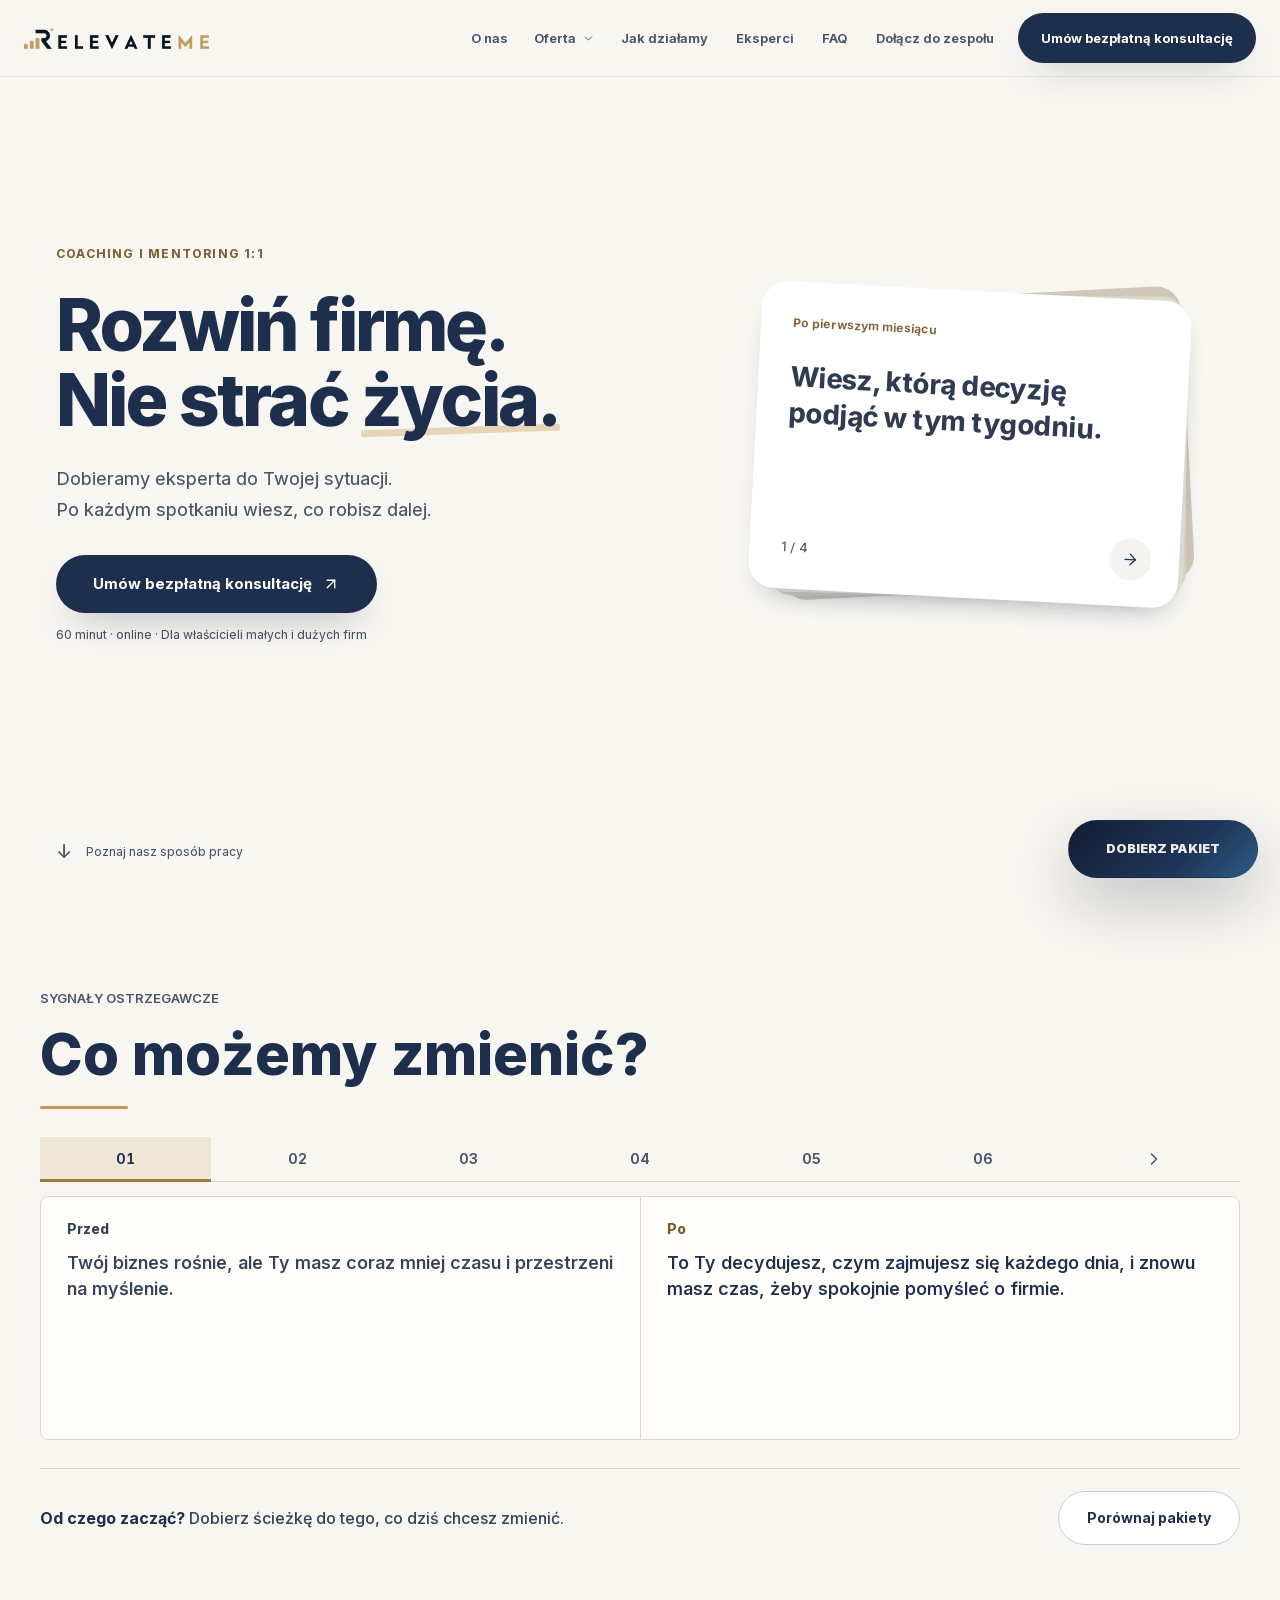
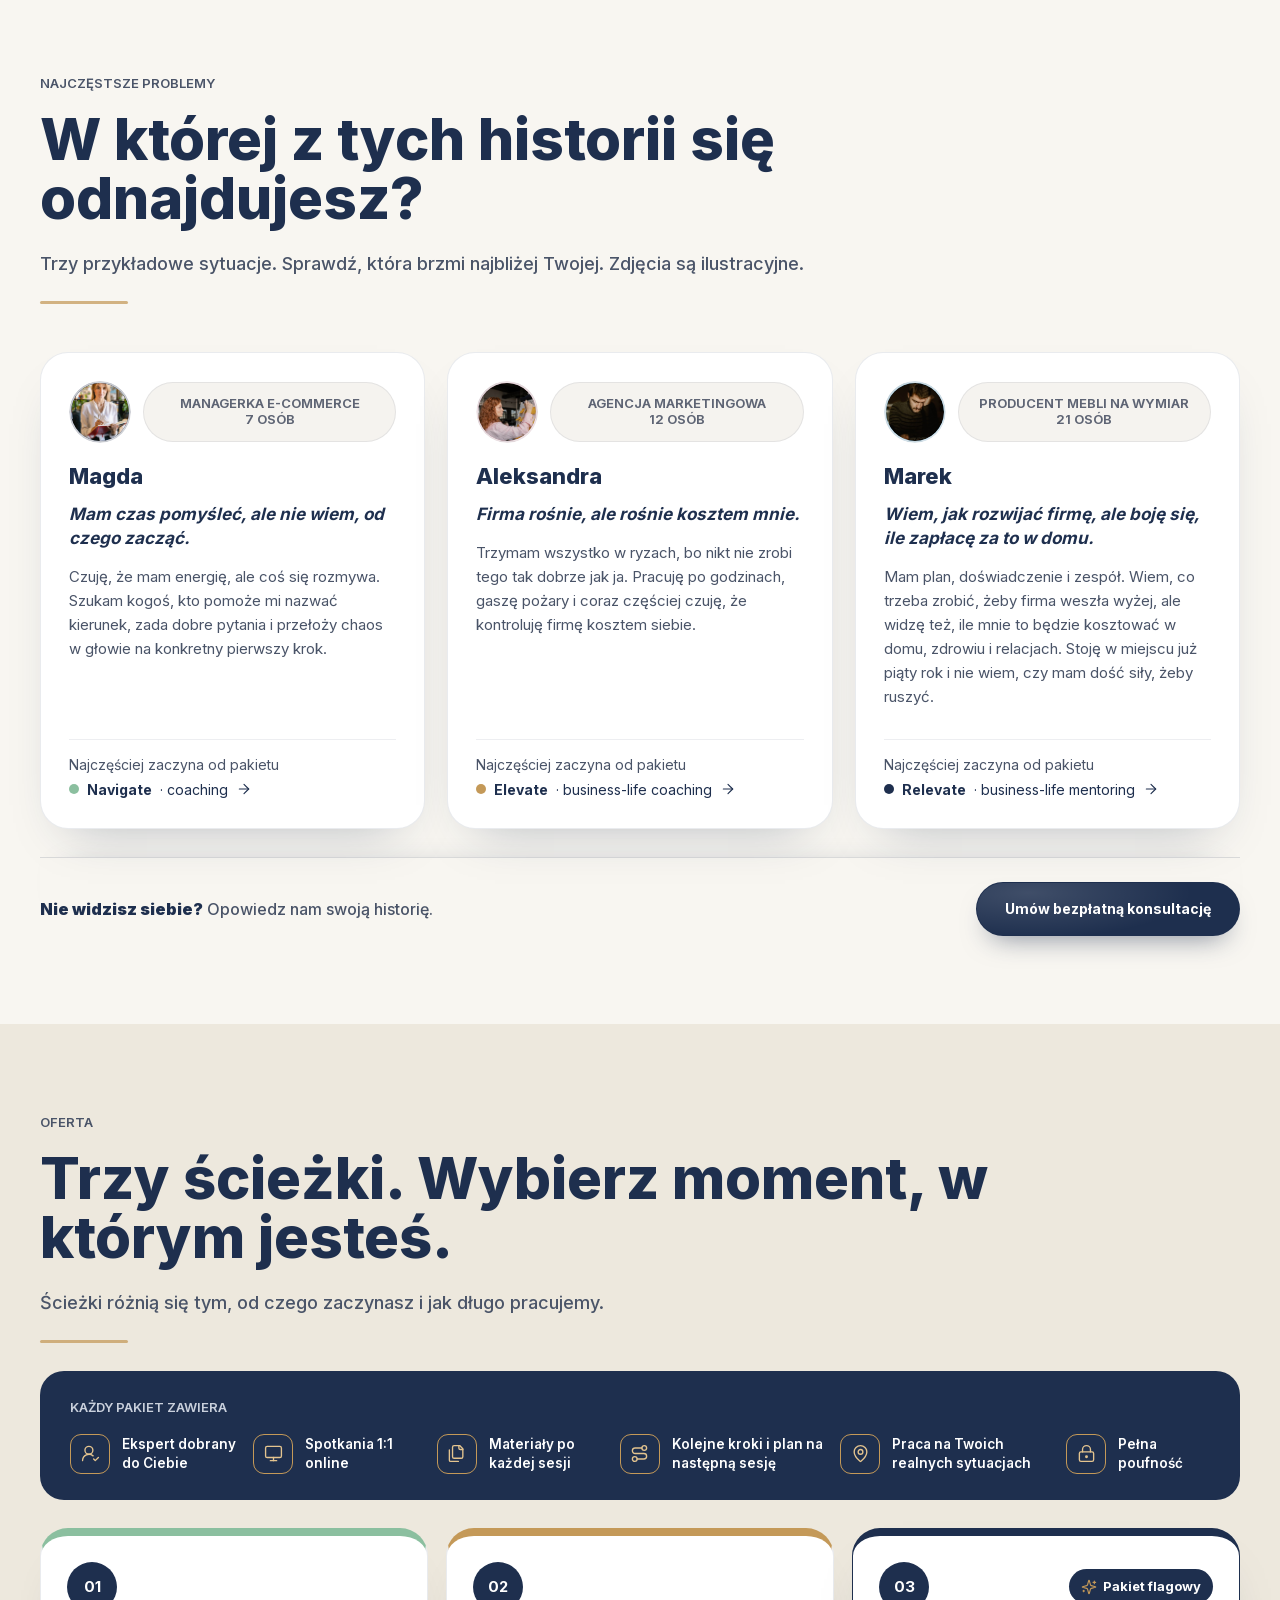
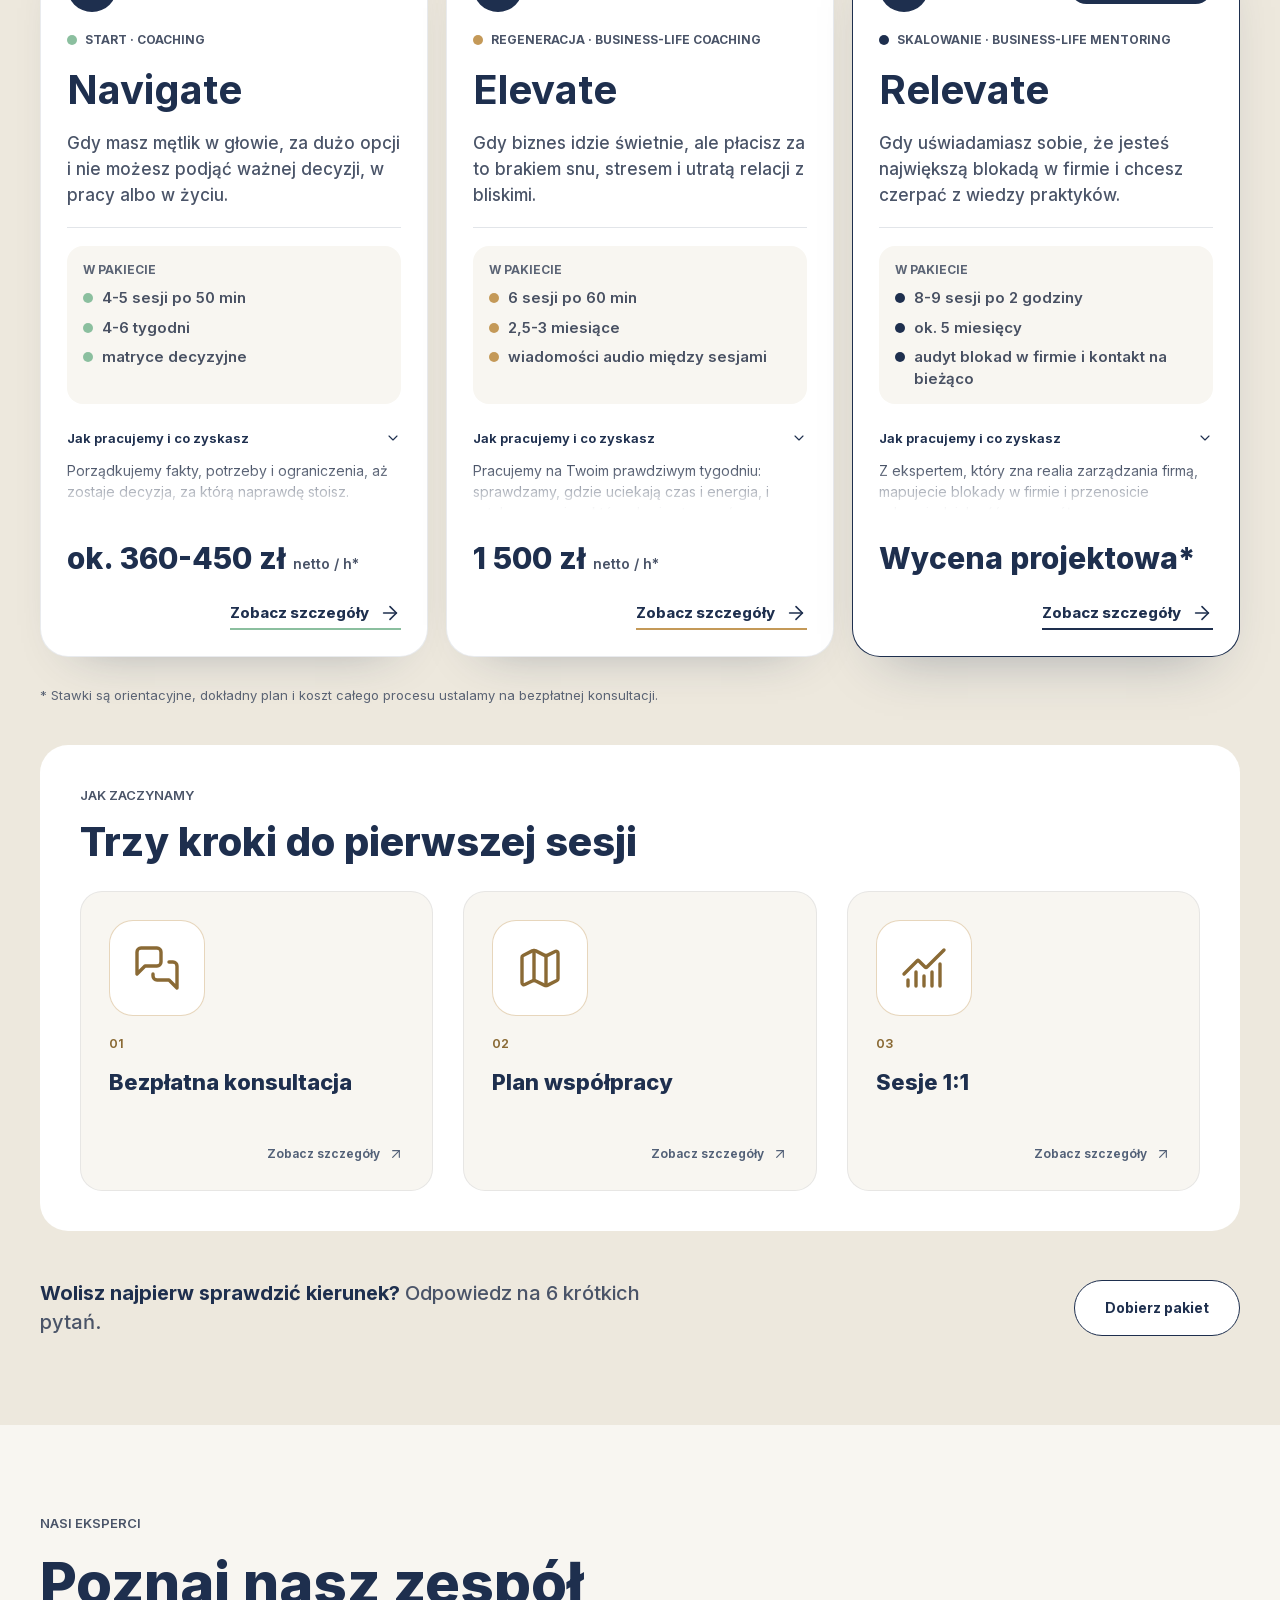
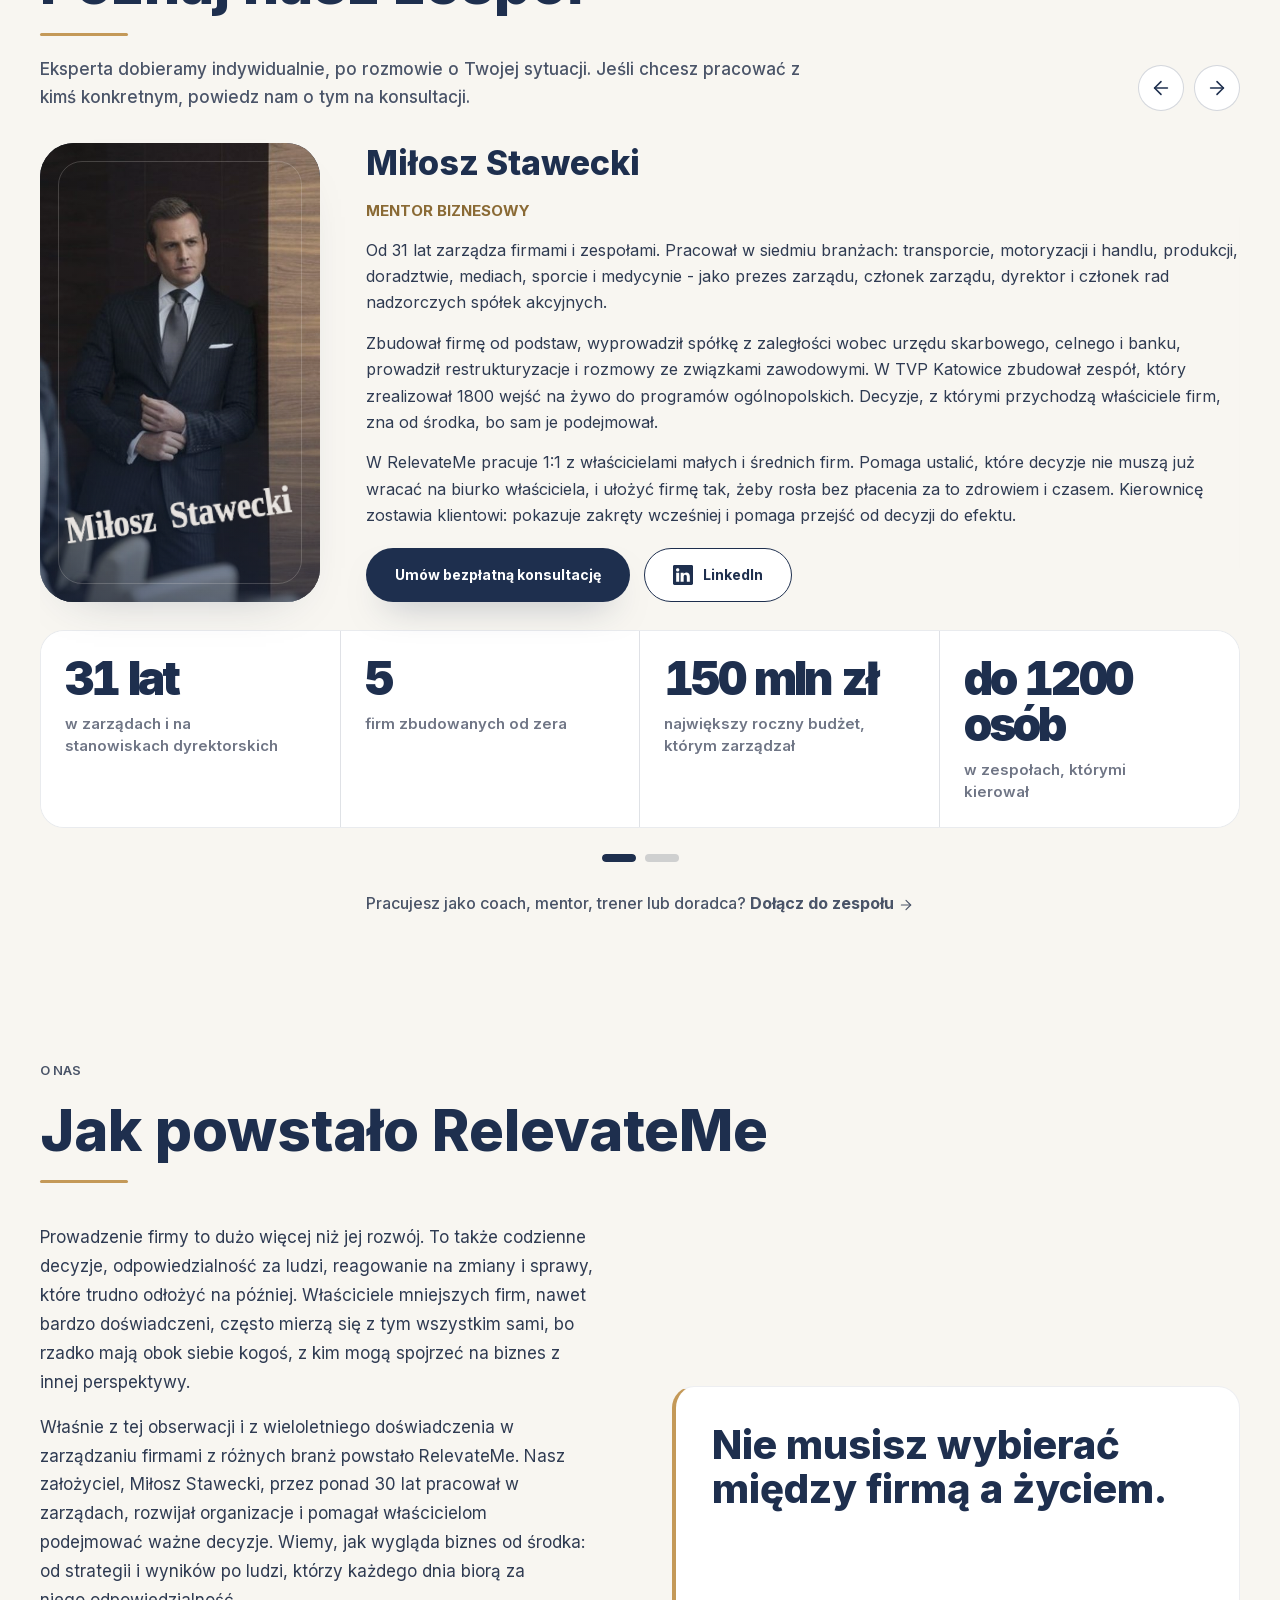
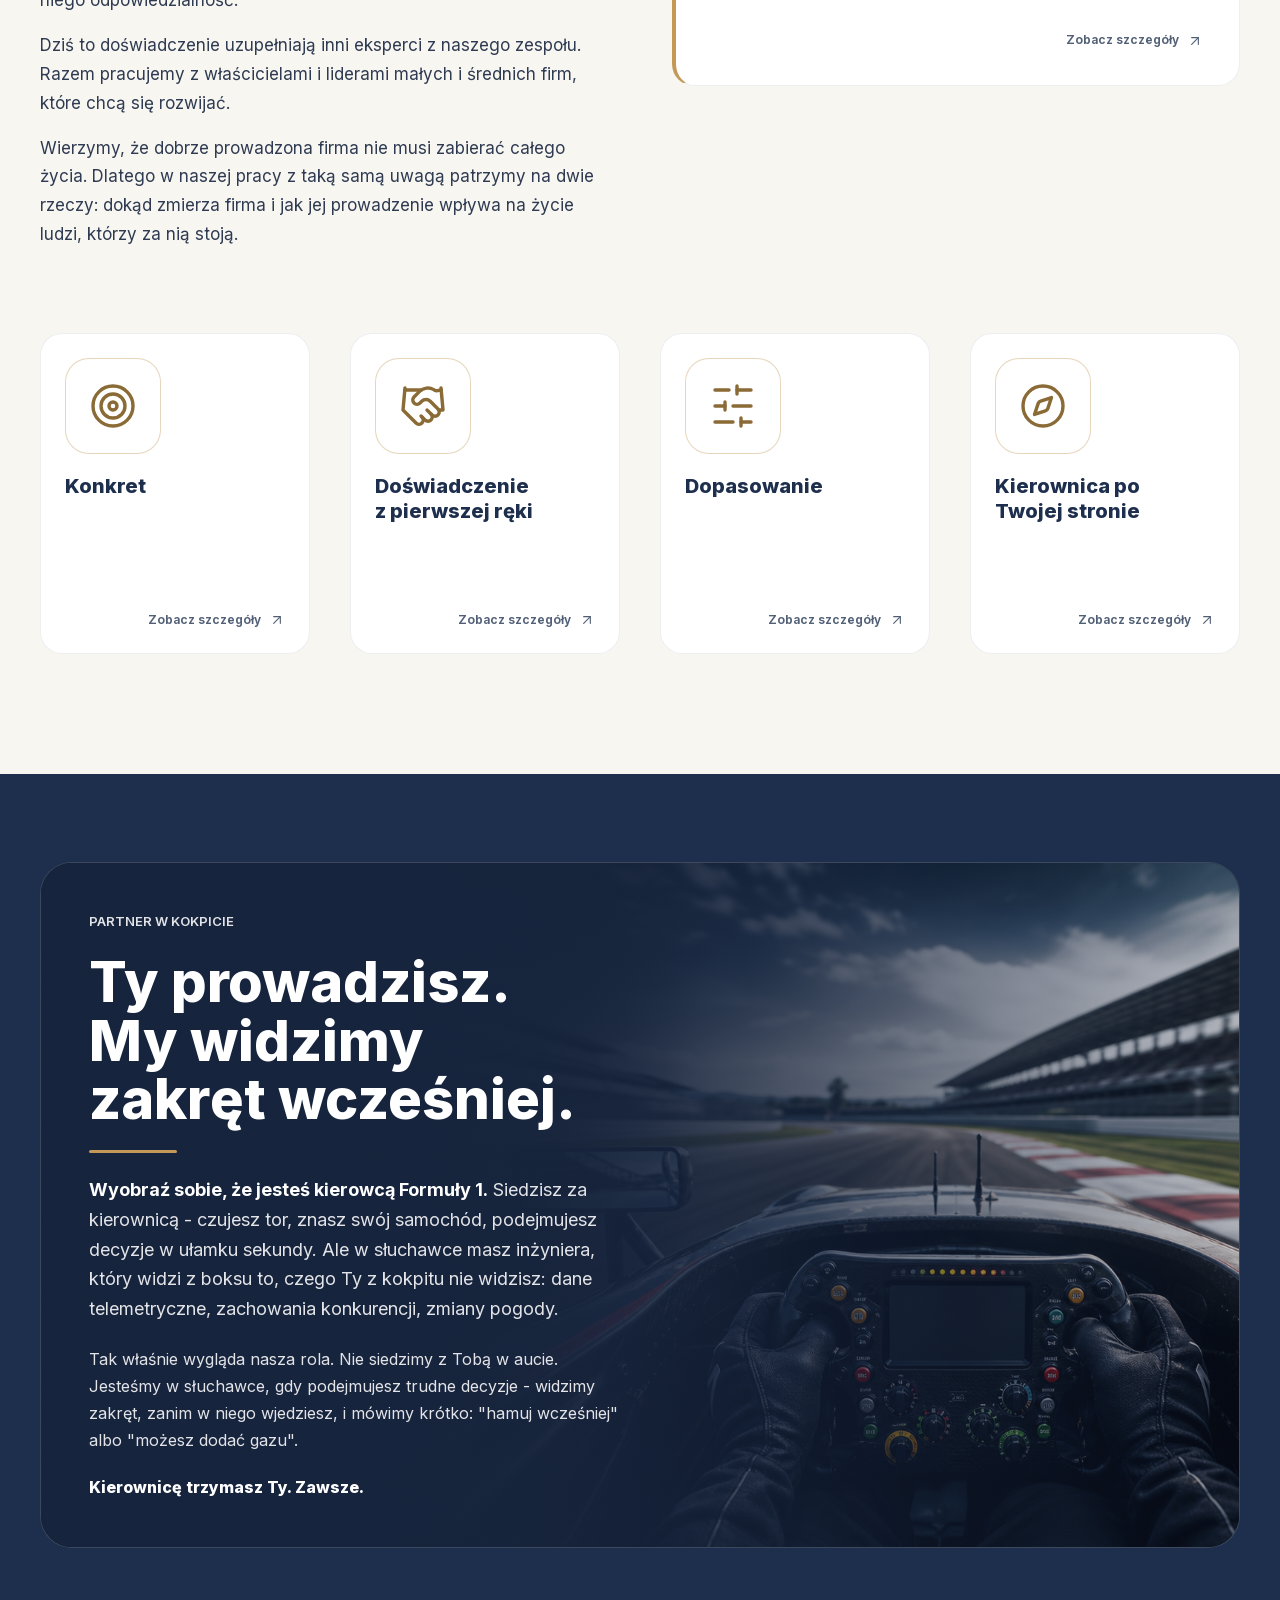
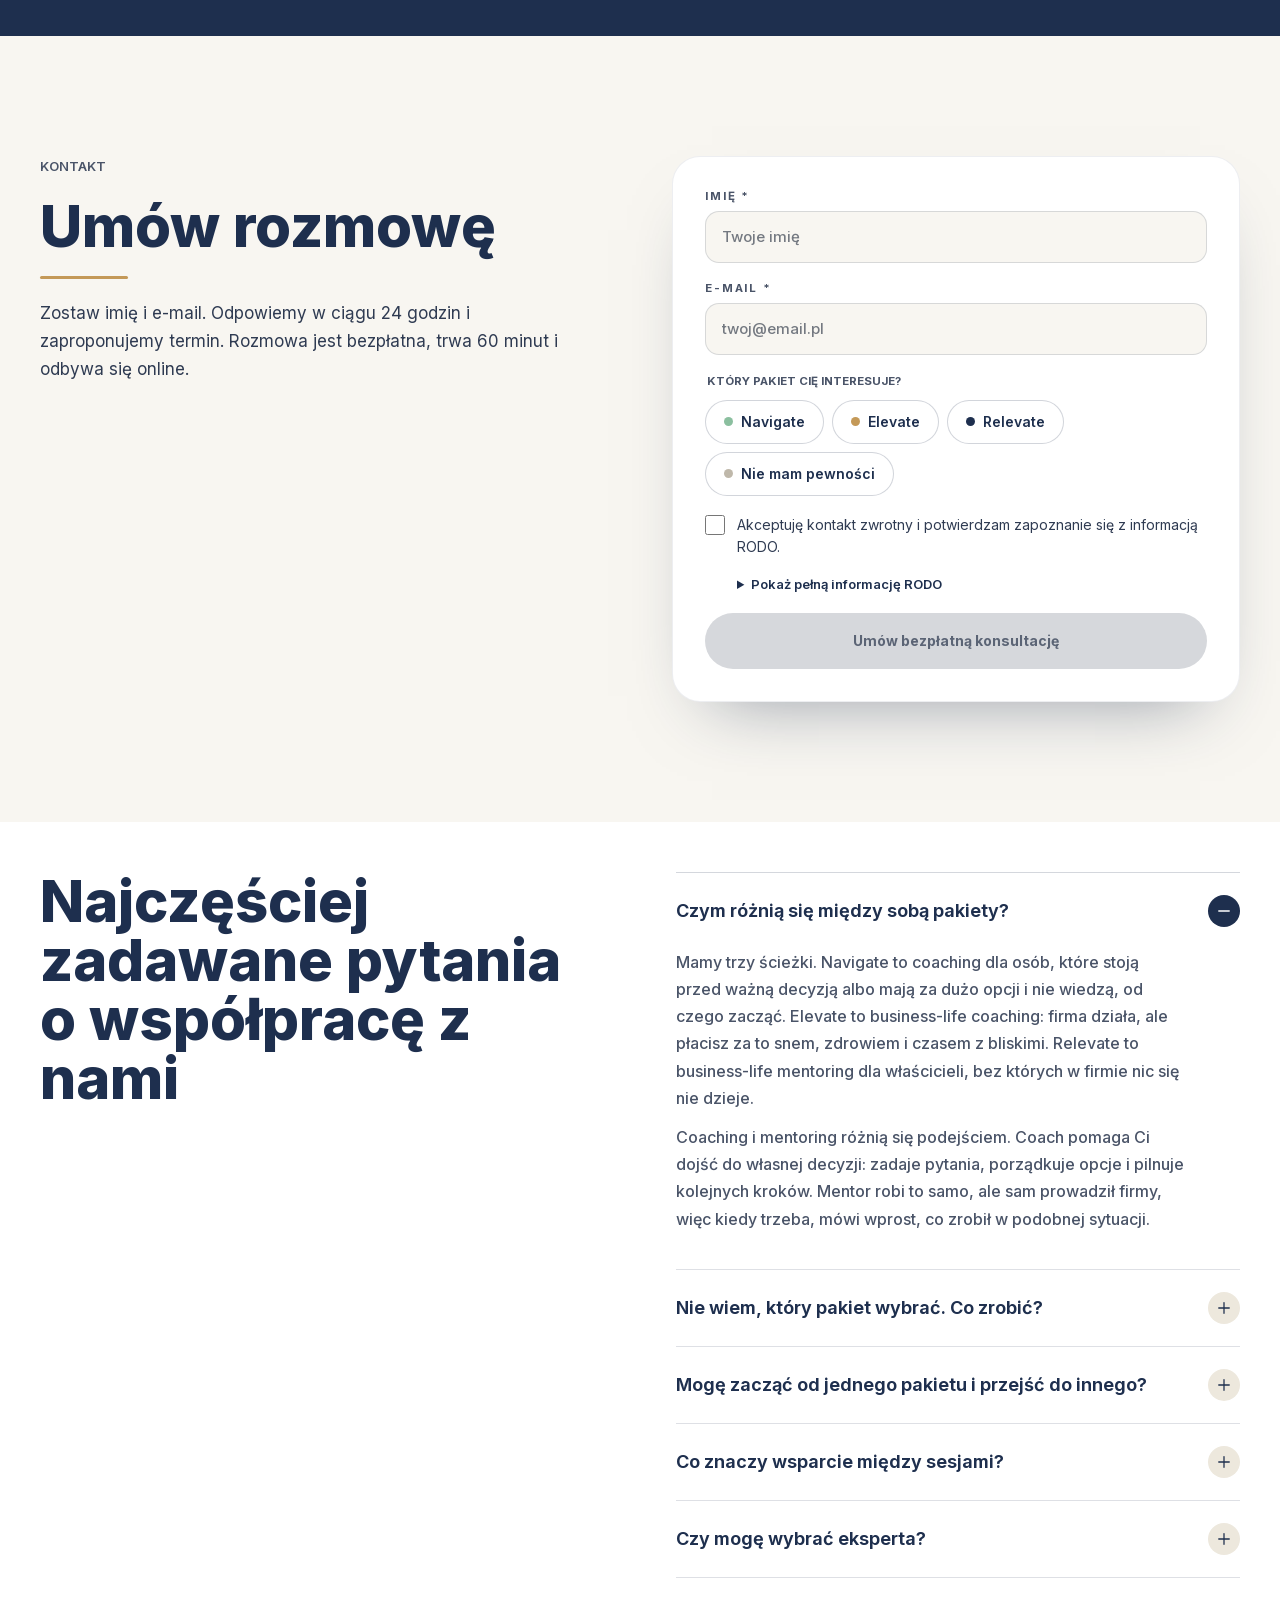
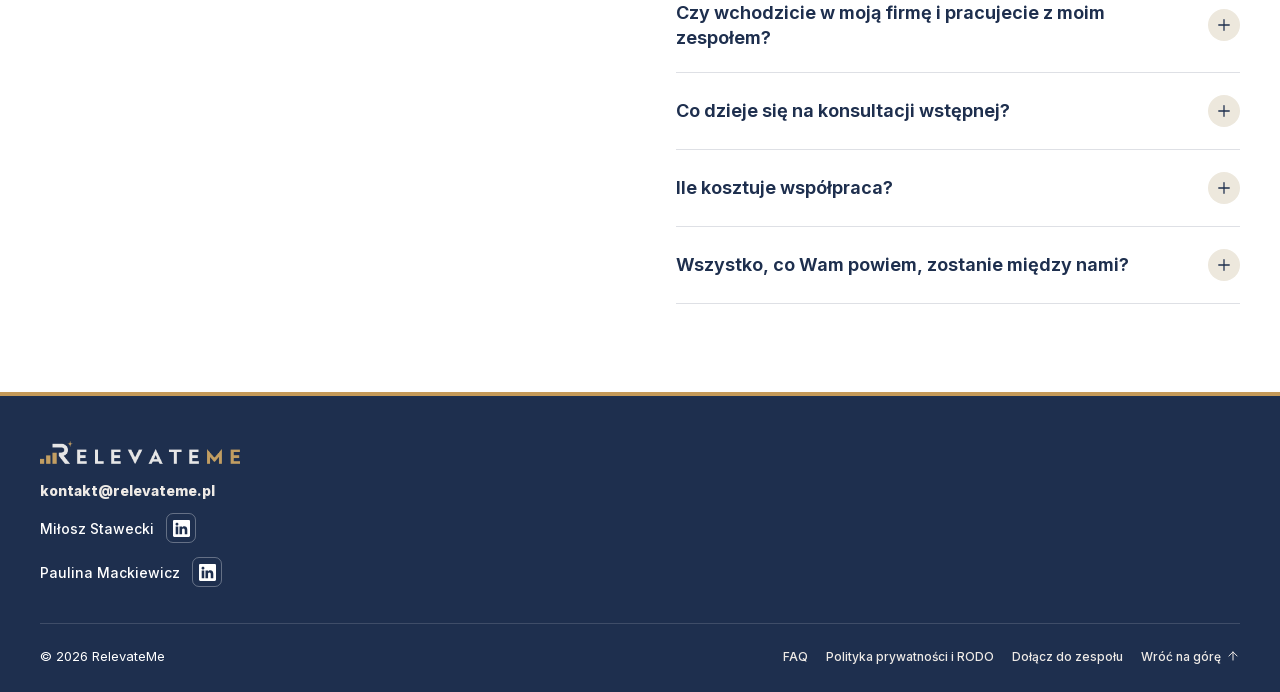
==== coaching/index.html @ c9fce96d "Compact mobile about cards and remove contact photo" ====
<!-- Created by Patryk Piwowarczyk -->

<!doctype html>
<html lang="pl">
<head>
  <meta charset="utf-8" />
  <meta name="viewport" content="width=device-width, initial-scale=1, viewport-fit=cover" />
  <meta name="theme-color" content="#eeeae6" />

  <title>Relevateme — coaching i mentoring biznesowo-życiowy</title>
  <meta
    name="description"
    content="Coaching i mentoring biznesowo-życiowy dla osób, które chcą rozwijać firmę bez tracenia życia. Praca 1:1, konkretna mapa i decyzje dopasowane do Twojej sytuacji."
  />

  <meta property="og:type" content="website" />
  <meta property="og:site_name" content="RelevateMe" />
  <meta property="og:locale" content="pl_PL" />
  <meta property="og:title" content="Relevateme — coaching i mentoring biznesowo-życiowy" />
  <meta property="og:description" content="Coaching i mentoring biznesowo-życiowy dla osób, które chcą rozwijać firmę bez tracenia życia. Praca 1:1, konkretna mapa i decyzje dopasowane do Twojej sytuacji." />
  <meta property="og:url" content="https://relevateme.pl/" />
  <meta property="og:image" content="https://relevateme.pl/pictures/relevateme-social-card-v1.png" />
  <meta property="og:image:type" content="image/png" />
  <meta property="og:image:width" content="1200" />
  <meta property="og:image:height" content="630" />
  <meta property="og:image:alt" content="Logo RelevateMe" />
  <meta name="twitter:card" content="summary_large_image" />
  <meta name="twitter:image" content="https://relevateme.pl/pictures/relevateme-social-card-v1.png" />
  <meta name="twitter:image:alt" content="Logo RelevateMe" />

  <link rel="preload" href="styles.css?v=paulina-20261106-v2" as="style" />
  <link rel="preload" href="pictures/f1-mobile-panorama.png" as="image" fetchpriority="high" />
  <link rel="stylesheet" href="styles.css?v=paulina-20261106-v2" />
  <link rel="stylesheet" href="redesign.css?v=about-mobile-v1" />
  <link rel="stylesheet" href="analytics.css?v=posthog-v2" />
</head>

<body class="redesign">
  <div class="ambient" aria-hidden="true">
    <div class="ambient__shape ambient__shape--one"></div>
    <div class="ambient__shape ambient__shape--two"></div>
    <div class="ambient__grid"></div>
  </div>

  <header class="siteHeader" id="siteHeader">
    <div class="container nav__inner">
      <a class="brand" href="#home" aria-label="">
        <img class="brand__logo" src="pictures/relevateme-icon.png" alt="" />
      </a>

      <nav class="nav__links" aria-label="">
        <a href="#home"></a>
        <a href="#pakiety"></a>
        <a href="#formula"></a>
        <a href="#eksperci"></a>
        <a href="#pakiety" data-open-quiz></a>
        <a href="#wspolpraca" data-open-modal="cooperation"></a>
      </nav>

      <div class="nav__actions">
        <a class="btn btn--primary nav__cta" href="#kontakt"></a>

        <button class="nav__toggle" id="navToggle" type="button" aria-label="" aria-expanded="false">
          <span></span>
          <span class="nav__toggleMid"></span>
          <span></span>
        </button>
      </div>
    </div>

    <div class="drawer" id="drawer" aria-hidden="true">
      <button class="drawer__backdrop" id="drawerBackdrop" type="button" aria-label=""></button>

      <div class="drawer__panel">
        <a href="#home" class="drawer__link"></a>
        <a href="#pakiety" class="drawer__link"></a>
        <a href="#formula" class="drawer__link"></a>
        <a href="#eksperci" class="drawer__link"></a>
        <a href="#pakiety" class="drawer__link" data-open-quiz></a>
        <a href="#wspolpraca" class="drawer__link" data-open-modal="cooperation"></a>
        <a href="#kontakt" class="btn btn--primary btn--wide"></a>
      </div>
    </div>
  </header>

  <main>
    <section class="hero" id="home">
      <div class="container hero__inner">
        <div class="hero__copy">
          <div class="heroLogo reveal" aria-label="Relevateme">RELEVATE<span>ME</span></div>

          <p class="hero__kicker">Coaching i mentoring 1:1</p>
          <h1 class="hero__title reveal"><span>Rozwiń firmę.</span><span>Nie strać <em class="hero__life">życia.</em></span></h1>
          <p class="hero__audience">Dla <strong>właścicieli</strong> małych i dużych firm.</p>

          <p class="hero__lead reveal"></p>

          <div class="hero__actions reveal">
            <a class="btn btn--text" href="#formula"></a>
          </div>
          <p class="hero__consultationNote">60 minut · online · Dla właścicieli małych i dużych firm</p>
        </div>

        <div class="heroQuiz">
          <div class="heroQuiz__dock" data-quiz-dock>
            <button class="quizFab" type="button" data-quiz-toggle aria-expanded="false" aria-controls="quizPanel">
              <span class="quizFab__text">DOBIERZ PAKIET</span>
              <span class="quizFab__prompt" data-quiz-prompt aria-hidden="true">
                <strong>Nie wiesz, który pakiet wybrać?</strong>
                <span>Odpowiedz na 6 krótkich pytań.</span>
              </span>
            </button>
          </div>
          <p class="heroQuiz__caption">6 krótkich pytań</p>
        </div>

        <div class="hero__aside reveal">
          <p class="quoteStackTitle" data-goal-title></p>
          <button class="quoteCard" type="button" data-goal-card data-tilt aria-label="">
            <span class="quoteCard__layer quoteCard__layer--back" aria-hidden="true"></span>
            <span class="quoteCard__layer quoteCard__layer--middle" aria-hidden="true"></span>
            <span class="quoteCard__nextFace" aria-hidden="true" data-next-goal-face>
              <span class="quoteCard__mobileTitle">Po pierwszym miesiącu</span>
              <span class="quoteCard__label" data-next-goal-label></span>
              <span class="quoteCard__text" data-next-goal-text></span>
            </span>
            <span class="quoteCard__face" data-goal-face>
              <span class="quoteCard__mobileTitle">Po pierwszym miesiącu</span>
              <span class="quoteCard__label" data-goal-label></span>
              <span class="quoteCard__text" data-goal-text aria-live="polite"></span>
            </span>
          </button>
        </div>
      </div>
      <div class="container hero__footer">
        <a class="hero__scroll" href="#sygnaly"><span aria-hidden="true">↓</span>Poznaj nasz sposób pracy</a>
      </div>
    </section>

    <section class="section section--sand" id="sygnaly">
      <div class="container signals">
        <div class="signals__intro reveal">
          <p class="eyebrow"></p>
          <h2></h2>
        </div>

        <div class="signals__panel reveal">
          <div class="signalsIndex" role="group" aria-label="Wybierz sygnał"></div>
          <div class="signalsComparison" id="signals-comparison" aria-live="polite" aria-atomic="true">
            <div class="signalsPerspective"><h3>Przed</h3><div data-signals-before></div></div>
            <div class="signalsPerspective signalsPerspective--after"><h3>Po</h3><div data-signals-after></div></div>
          </div>
          <div class="signalsNextStep">
            <p><strong>Od czego zacząć?</strong> Dobierz ścieżkę do tego, co dziś chcesz zmienić.</p>
            <a class="btn btn--secondary" href="#pakiety">Porównaj pakiety</a>
          </div>
        </div>
      </div>
    </section>

    <section class="section section--sand" id="coaching">
      <div class="container split split--method">
        <div class="section__copy reveal">
          <p class="eyebrow"></p>

          <h2></h2>

          <p></p>

          <p></p>
        </div>

        <div class="blobImage blobImage--right reveal" data-tilt>
          <img
            src="https://images.unsplash.com/photo-1517048676732-d65bc937f952?auto=format&fit=crop&w=900&q=80"
            alt=""
            loading="lazy"
          />
        </div>
      </div>

      <div class="container offerCards">
        <div class="offerGrid">
          <article class="offerCard reveal" data-tilt>
            <span class="offerCard__number"></span>
            <h3></h3>
            <p></p>
          </article>

          <article class="offerCard reveal" data-tilt>
            <span class="offerCard__number"></span>
            <h3></h3>
            <p></p>
          </article>

          <article class="offerCard reveal" data-tilt>
            <span class="offerCard__number"></span>
            <h3></h3>
            <p></p>
          </article>
        </div>
      </div>
    </section>

    <section class="section section--white" id="historie">
      <div class="container stories">
        <div class="sectionHead reveal">
          <p class="eyebrow"></p>
          <h2></h2>
          <p></p>
        </div>

        <div class="storiesGrid" data-stories-grid></div>
        <div class="storiesDots expertsDots" data-stories-dots aria-hidden="true"></div>

        <div class="storiesCta reveal">
          <p><strong></strong></p>
          <a class="btn btn--primary" href="#kontakt" data-magnetic>
            <span class="btn__shine" aria-hidden="true"></span>
          </a>
        </div>
      </div>
    </section>

    <section class="section section--sand" id="pakiety">
      <div class="container packages">
        <div class="sectionHead reveal">
          <p class="eyebrow"></p>
          <h2></h2>
          <p></p>
        </div>

        <div class="packagesGrid" data-packages-grid></div>
        <div class="packagesDots expertsDots" data-packages-dots aria-hidden="true"></div>

        <div class="packagesCta reveal">
          <article class="packagesCta__item">
            <p><strong></strong></p>
            <a class="btn btn--primary" href="#kontakt" data-magnetic>
              <span class="btn__shine" aria-hidden="true"></span>
            </a>
          </article>

          <article class="packagesCta__item packagesCta__item--quiz">
            <p><strong></strong></p>
            <button class="btn btn--secondary" type="button" data-open-quiz></button>
          </article>
        </div>
      </div>
    </section>

    <section class="section formulaSection" id="formula">
      <div class="container formula reveal">
        <img
          class="formula__image"
          src="pictures/f1-cockpit-section.png"
          alt=""
          loading="lazy"
        />

        <div class="formula__copy">
          <p class="eyebrow eyebrow--light"></p>
          <h2></h2>
          <p class="formula__lead"></p>
          <p class="formula__text"></p>
          <strong class="formula__punchline"></strong>

          <div class="formulaRadioCard">
            <span></span>
            <ul data-formula-points></ul>
          </div>
        </div>

        <div class="formulaMobile" data-formula-mobile aria-label="">
          <div class="formulaMobile__track" data-formula-mobile-track></div>
          <div class="formulaDots expertsDots" data-formula-dots aria-hidden="true"></div>
        </div>
      </div>
    </section>

    <section class="section section--navy processSection" data-process-section>
      <div class="container process">
        <div class="sectionHead reveal">
          <p class="eyebrow eyebrow--light"></p>
          <h2></h2>
        </div>

        <div class="processGrid">
          <article class="processStep" data-process-step>
            <span class="processStep__number"></span>
            <h3></h3>
            <p></p>
          </article>

          <article class="processStep" data-process-step>
            <span class="processStep__number"></span>
            <h3></h3>
            <p></p>
          </article>

          <article class="processStep" data-process-step>
            <span class="processStep__number"></span>
            <h3></h3>
            <p></p>
          </article>
        </div>
      </div>
    </section>

    <section class="section section--white" id="eksperci">
      <div class="container experts">
        <div class="sectionHead reveal">
          <p class="eyebrow"></p>
          <h2></h2>
        </div>

        <div class="expertsCarousel reveal" aria-label="">
          <div class="expertsTrack" data-experts-track></div>
          <div class="expertsDots" data-experts-dots aria-hidden="true"></div>
        </div>
      </div>
    </section>

    <section class="section section--sand" id="kontakt">
      <div class="container contact">
        <div class="contact__copy reveal">
          <p class="eyebrow"></p>
          <h2></h2>
          <p></p>

          <div class="contactCards">
            <a class="contactCard" href="#">
              <span></span>
              <strong></strong>
            </a>

            <a class="contactCard" href="#">
              <span></span>
              <strong></strong>
            </a>

            <a class="contactCard contactCard--linkedin" href="#" target="_blank" rel="noopener noreferrer">
              <span></span>
              <svg class="contactCard__icon" viewBox="0 0 24 24" width="22" height="22" aria-hidden="true">
                <path fill="currentColor" d="M20.45 20.45h-3.56v-5.58c0-1.33-.02-3.04-1.85-3.04-1.86 0-2.14 1.45-2.14 2.95v5.67H9.34V8.99h3.42v1.57h.05c.48-.9 1.64-1.85 3.37-1.85 3.61 0 4.27 2.37 4.27 5.46v6.28ZM5.32 7.42a2.06 2.06 0 1 1 0-4.12 2.06 2.06 0 0 1 0 4.12ZM7.1 20.45H3.54V8.99H7.1v11.46Z"/>
              </svg>
              <strong></strong>
            </a>
          </div>

          <div class="contact__actions">
            <button class="btn btn--secondary" type="button" data-open-modal="faq"></button>
          </div>
        </div>

        <form class="contactForm reveal" id="contactForm" data-email="">
          <label>
            <input type="text" name="name" placeholder="" required />
          </label>

          <label>
            <input type="email" name="email" placeholder="" required />
          </label>

          <label>
            <input
              type="tel"
              name="phone"
              placeholder=""
              autocomplete="tel"
              inputmode="tel"
            />
          </label>

          <label>
            <textarea name="message" rows="5" placeholder="" required></textarea>
          </label>

          <input class="formHoneypot" type="text" name="website" tabindex="-1" autocomplete="off" aria-hidden="true" />

          <label class="contactConsent">
            <input type="checkbox" name="privacyConsent" required />
            <span></span>
          </label>

          <button class="btn btn--primary btn--wide" type="submit" data-contact-submit data-magnetic disabled>
            <span class="btn__shine" aria-hidden="true"></span>
          </button>

          <p class="formStatus" id="formStatus" role="status" aria-live="polite"></p>
        </form>
      </div>
    </section>
  </main>

  <footer class="footer">
    <div class="container footer__inner">
      <p>© <span id="year"></span></p>
      <div class="footer__links">
        <button type="button" data-open-modal="faq"></button>
        <button type="button" data-open-modal="privacy"></button>
        <a href="#home"></a>
      </div>
    </div>
  </footer>

  <div class="siteModal" data-site-modal aria-hidden="true">
    <button class="siteModal__backdrop" type="button" data-modal-close aria-label=""></button>
    <section class="siteModal__panel" role="dialog" aria-modal="true" aria-labelledby="siteModalTitle">
      <button class="siteModal__close" type="button" data-modal-close aria-label="">×</button>
      <div class="siteModal__content" data-modal-content></div>
    </section>
  </div>

  <div class="quizWidget" data-quiz-widget>
    <section class="quizPanel" id="quizPanel" data-quiz-panel aria-hidden="true" aria-label="">
      <header class="quizPanel__header">
        <div>
          <span data-quiz-eyebrow></span>
          <strong data-quiz-title></strong>
        </div>
        <button class="quizPanel__close" type="button" data-quiz-close aria-label="">×</button>
      </header>

      <div class="quizPanel__body" data-quiz-messages aria-live="polite"></div>

      <footer class="quizPanel__footer" data-quiz-footer></footer>
    </section>
  </div>

  <script src="referral-config.js?v=referrals-v2"></script>
  <script src="referral.js?v=referrals-v2"></script>
  <script src="analytics-config.js?v=cookieless-v1"></script>
  <script src="analytics.js?v=referrals-v2"></script>
  <script src="content.js?v=mission-photos-v1"></script>
  <script src="package-content.js?v=julka-v3"></script>
  <script src="redesign-content.js?v=offer-copy-v1"></script>
  <script src="lucide.min.js"></script>
  <script src="redesign.js?v=mission-photos-v1"></script>
  <script src="script.js?v=signals-arrows-v1"></script>
</body>
</html>
---- coaching/styles.css ----
/* Created by Patryk Piwowarczyk */

/* =========================================================
   TOKENS
   ========================================================= */

:root {
  --sand: #eeeae6;
  --sand2: #e7e1db;
  --white: #fbfaf8;

  --navy: #16213a;
  --navy2: #21304e;
  --blue: #416b9d;
  --sky: #8eb9de;
  --gold: #bd9657;
  --coral: #c68174;
  --inkBlue: #081c2c;
  --blueWash: #e3eaf2;
  --goldWash: #f2dfb8;
  --roseWash: #ead4cf;
  --muted: rgba(22, 33, 58, 0.68);
  --muted2: rgba(22, 33, 58, 0.48);

  --line: rgba(22, 33, 58, 0.12);
  --lineStrong: rgba(22, 33, 58, 0.22);

  --card: rgba(255, 255, 255, 0.62);
  --cardStrong: rgba(255, 255, 255, 0.86);

  --radius: 20px;
  --radius2: 34px;
  --radiusBlob: 42% 58% 55% 45% / 46% 42% 58% 54%;

  --shadow: 0 24px 70px rgba(22, 33, 58, 0.12);
  --shadow2: 0 16px 42px rgba(22, 33, 58, 0.1);
  --shadowTint: 0 26px 68px rgba(36, 84, 111, 0.18);
  --shadowGold: 0 22px 58px rgba(157, 116, 52, 0.14);
  --accentLine: linear-gradient(90deg, #16213a 0%, #bd9657 48%, #416b9d 100%);
  --surfaceGlow: linear-gradient(135deg, rgba(65, 107, 157, 0.18), rgba(189, 150, 87, 0.16), rgba(65, 107, 157, 0.14));

  --max: 1160px;
  --navH: 72px;

  --ease: cubic-bezier(0.2, 0.8, 0.2, 1);
  --ease2: cubic-bezier(0.16, 1, 0.3, 1);

  --h1: clamp(2.65rem, 5.8vw, 6.4rem);
  --h2: clamp(1.85rem, 3vw, 3.25rem);
  --h3: clamp(1.15rem, 1.4vw, 1.35rem);
  --p: clamp(1rem, 1.1vw, 1.1rem);
}

/* =========================================================
   BASE
   ========================================================= */

* {
  box-sizing: border-box;
}

html {
  min-height: 100%;
  scroll-behavior: smooth;
  background: #f3eee7;
}

body {
  min-height: 100%;
  margin: 0;
  font-family:
    Inter, ui-sans-serif, system-ui, -apple-system, BlinkMacSystemFont,
    "Segoe UI", Roboto, Arial, sans-serif;
  color: var(--navy);
  overflow-x: hidden;
  background:
    linear-gradient(180deg, #f4eee7 0%, #fbfaf8 30%, #eef3f8 58%, #f1e8de 100%);
  letter-spacing: 0.01em;
}

@supports (height: 100svh) {
  html,
  body {
    min-height: 100svh;
  }
}

body.drawer-open,
body.modal-open {
  overflow: hidden;
}

a {
  color: inherit;
  text-decoration: none;
}

button,
input,
textarea {
  font: inherit;
}

img {
  max-width: 100%;
}

.container {
  width: min(var(--max), calc(100% - 48px));
  margin: 0 auto;
}

::selection {
  background: var(--navy);
  color: var(--sand);
}

/* =========================================================
   AMBIENT
   ========================================================= */

.ambient {
  position: fixed;
  inset: 0;
  z-index: -1;
  overflow: hidden;
  pointer-events: none;
}

.ambient__shape {
  position: absolute;
  border-radius: 999px;
  filter: blur(34px);
  opacity: 0.42;
}

.ambient__shape--one {
  top: -150px;
  right: -120px;
  width: 440px;
  height: 440px;
  background: rgba(65, 107, 157, 0.24);
}

.ambient__shape--two {
  bottom: 5%;
  left: -160px;
  width: 380px;
  height: 380px;
  background: rgba(189, 150, 87, 0.18);
}

.ambient__grid {
  position: absolute;
  inset: 0;
  opacity: 0.16;
  background-image:
    linear-gradient(rgba(22, 33, 58, 0.16) 1px, transparent 1px),
    linear-gradient(90deg, rgba(22, 33, 58, 0.14) 1px, transparent 1px);
  background-size: 56px 56px;
  mask-image: linear-gradient(180deg, rgba(0, 0, 0, 0.65), transparent 68%);
}

/* =========================================================
   HEADER / NAV
   ========================================================= */

.siteHeader {
  position: fixed;
  top: 0;
  right: 0;
  left: 0;
  z-index: 100;
  padding-top: env(safe-area-inset-top);
  background:
    linear-gradient(90deg, rgba(251, 250, 248, 0.86), rgba(240, 236, 231, 0.78)),
    rgba(238, 234, 230, 0.76);
  border-bottom: 1px solid rgba(22, 33, 58, 0.08);
  backdrop-filter: blur(18px);
  -webkit-backdrop-filter: blur(18px);
  transition:
    background 0.24s var(--ease),
    box-shadow 0.24s var(--ease);
}

.siteHeader.is-scrolled {
  background:
    linear-gradient(90deg, rgba(251, 250, 248, 0.94), rgba(239, 235, 230, 0.9)),
    rgba(238, 234, 230, 0.92);
  box-shadow: 0 14px 34px rgba(22, 33, 58, 0.08);
}

.nav__inner {
  display: flex;
  align-items: center;
  justify-content: space-between;
  height: var(--navH);
  gap: 22px;
}

.brand {
  display: inline-flex;
  align-items: center;
  flex: 0 0 auto;
  width: 46px;
  min-width: 46px;
}

.brand__logo {
  display: block;
  width: 46px;
  height: 46px;
  object-fit: contain;
  object-position: center;
}

.nav__links {
  display: flex;
  align-items: center;
  justify-content: center;
  gap: clamp(16px, 2.5vw, 42px);
}

.nav__links a {
  position: relative;
  padding: 12px 2px;
  color: rgba(22, 33, 58, 0.58);
  font-size: 0.82rem;
  font-weight: 760;
  letter-spacing: 0.16em;
  white-space: nowrap;
  transition: color 0.22s var(--ease);
}

.nav__links a:hover,
.nav__links a.is-active {
  color: var(--navy);
}

.nav__links a::after {
  content: "";
  position: absolute;
  right: 2px;
  bottom: 5px;
  left: 2px;
  height: 2px;
  border-radius: 999px;
  opacity: 0;
  transform: scaleX(0.5);
  background: var(--navy);
  transition:
    opacity 0.22s var(--ease),
    transform 0.22s var(--ease);
}

.nav__links a:hover::after,
.nav__links a.is-active::after {
  opacity: 1;
  transform: scaleX(1);
}

.nav__actions {
  display: flex;
  align-items: center;
  gap: 14px;
}

.nav__cta {
  min-height: 38px;
  max-width: 250px;
  padding: 8px 18px;
  font-size: 0.82rem;
  line-height: 1.18;
}

.linkedin {
  display: grid;
  width: 42px;
  height: 42px;
  place-items: center;
  border-radius: 50%;
  background: #0a79b8;
  color: #fff;
  box-shadow: 0 14px 28px rgba(10, 121, 184, 0.18);
  transition:
    transform 0.22s var(--ease),
    box-shadow 0.22s var(--ease);
}

.linkedin:hover {
  transform: translateY(-2px);
  box-shadow: 0 18px 34px rgba(10, 121, 184, 0.25);
}

/* =========================================================
   BUTTONS
   ========================================================= */

.btn {
  position: relative;
  display: inline-flex;
  align-items: center;
  justify-content: center;
  min-height: 46px;
  padding: 13px 22px;
  overflow: hidden;
  border: 1px solid transparent;
  border-radius: 999px;
  cursor: pointer;
  color: var(--navy);
  font-weight: 820;
  letter-spacing: 0.16em;
  text-align: center;
  transition:
    transform 0.24s var(--ease),
    background 0.24s var(--ease),
    border-color 0.24s var(--ease),
    color 0.24s var(--ease),
    box-shadow 0.24s var(--ease);
  will-change: transform;
}

.btn:hover {
  transform: translateY(-2px);
}

.btn--primary {
  background:
    linear-gradient(135deg, #111b32 0%, #1b2d4d 58%, #274d70 100%);
  color: var(--sand);
  box-shadow: 0 18px 38px rgba(22, 33, 58, 0.22), 0 8px 24px rgba(65, 107, 157, 0.16);
}

.btn--primary:hover {
  background:
    linear-gradient(135deg, #0f1830 0%, #20375d 60%, #2d5b83 100%);
  box-shadow: 0 24px 54px rgba(22, 33, 58, 0.28);
}

.btn:disabled,
.btn[disabled],
.btn:disabled:hover,
.btn[disabled]:hover {
  cursor: not-allowed;
  transform: none;
  box-shadow: none;
}

.btn--primary:disabled,
.btn--primary[disabled],
.btn--primary:disabled:hover,
.btn--primary[disabled]:hover {
  border-color: rgba(22, 33, 58, 0.08);
  background: rgba(22, 33, 58, 0.18);
  color: rgba(22, 33, 58, 0.44);
}

.btn:disabled .btn__shine,
.btn[disabled] .btn__shine {
  opacity: 0;
}

.btn--secondary {
  border-color: rgba(22, 33, 58, 0.14);
  background:
    linear-gradient(135deg, rgba(255, 255, 255, 0.76), rgba(239, 246, 246, 0.64));
  color: var(--navy);
  box-shadow: 0 14px 34px rgba(22, 33, 58, 0.1);
}

.btn--secondary:hover {
  border-color: rgba(22, 33, 58, 0.24);
  background: rgba(255, 255, 255, 0.78);
  box-shadow: 0 20px 46px rgba(22, 33, 58, 0.14);
}

.btn--outline {
  background: transparent;
  border-color: var(--lineStrong);
  color: rgba(22, 33, 58, 0.74);
}

.btn--outline:hover {
  border-color: var(--navy);
  color: var(--navy);
}

.btn--text {
  padding-inline: 0;
  background: transparent;
  color: rgba(22, 33, 58, 0.62);
  box-shadow: none;
}

.btn--text:hover {
  color: var(--navy);
}

.btn--wide {
  width: 100%;
}

.btn__shine {
  position: absolute;
  inset: -1px;
  pointer-events: none;
  opacity: 0.34;
  border-radius: inherit;
  background: radial-gradient(
    250px 70px at var(--mx, 20%) var(--my, 20%),
    rgba(255, 255, 255, 0.44),
    transparent 65%
  );
}

/* =========================================================
   MOBILE DRAWER
   ========================================================= */

.nav__toggle {
  position: relative;
  display: none;
  width: 44px;
  height: 44px;
  padding: 0;
  border: 1px solid var(--line);
  border-radius: 50%;
  background: rgba(255, 255, 255, 0.38);
  color: transparent;
  cursor: pointer;
}

.nav__toggle::before,
.nav__toggle::after,
.nav__toggleMid {
  content: "";
  position: absolute;
  right: 12px;
  left: 12px;
  height: 2px;
  border-radius: 999px;
  background: var(--navy);
  transition:
    transform 0.22s var(--ease),
    opacity 0.22s var(--ease);
}

.nav__toggle::before {
  top: 14px;
}

.nav__toggleMid {
  top: 50%;
  transform: translateY(-50%);
}

.nav__toggle::after {
  bottom: 14px;
}

.nav__toggle[aria-expanded="true"]::before {
  transform: translateY(7px) rotate(45deg);
}

.nav__toggle[aria-expanded="true"] .nav__toggleMid {
  opacity: 0;
}

.nav__toggle[aria-expanded="true"]::after {
  transform: translateY(-7px) rotate(-45deg);
}

.drawer {
  position: fixed;
  top: calc(var(--navH) + env(safe-area-inset-top));
  right: 0;
  bottom: 0;
  left: 0;
  z-index: 90;
  opacity: 0;
  pointer-events: none;
  transition: opacity 0.24s var(--ease);
}

.drawer.is-open {
  opacity: 1;
  pointer-events: auto;
}

.drawer__backdrop {
  position: absolute;
  inset: 0;
  border: 0;
  background: rgba(22, 33, 58, 0.14);
}

.drawer__panel {
  position: absolute;
  top: 16px;
  right: 16px;
  width: min(290px, calc(100% - 32px));
  padding: 18px;
  border: 1px solid var(--line);
  border-radius: 28px;
  background: rgba(251, 250, 248, 0.94);
  box-shadow: var(--shadow);
  backdrop-filter: blur(18px);
  -webkit-backdrop-filter: blur(18px);
  transform: translateY(-10px);
  transition: transform 0.24s var(--ease);
}

.drawer.is-open .drawer__panel {
  transform: translateY(0);
}

.drawer__link {
  display: block;
  padding: 16px;
  border-radius: 18px;
  color: rgba(22, 33, 58, 0.72);
  font-weight: 800;
  letter-spacing: 0.16em;
  text-align: center;
}

.drawer__link:hover {
  background: rgba(22, 33, 58, 0.06);
  color: var(--navy);
}

/* =========================================================
   HERO
   ========================================================= */

.hero {
  position: relative;
  min-height: 78svh;
  padding-top: calc(var(--navH) + env(safe-area-inset-top));
  overflow: hidden;
  background:
    linear-gradient(180deg, rgba(251, 250, 248, 0.86), rgba(251, 250, 248, 0) 62%),
    linear-gradient(145deg, #f4eee7 0%, #fbfaf8 46%, #eef3f8 100%);
  isolation: isolate;
}

.hero::before {
  content: "";
  position: absolute;
  top: 8%;
  left: -14%;
  z-index: 0;
  width: min(58vw, 720px);
  height: min(44vw, 520px);
  border-radius: 999px;
  pointer-events: none;
  background: rgba(189, 150, 87, 0.22);
  box-shadow:
    48vw 10vw 0 42px rgba(65, 107, 157, 0.2),
    30vw 28vw 0 18px rgba(189, 150, 87, 0.12);
  opacity: 0.78;
  filter: blur(76px);
  transform: translate3d(0, 0, 0) rotate(-8deg);
}

.hero::after {
  content: "";
  position: absolute;
  right: -16%;
  bottom: 5%;
  z-index: 0;
  width: min(52vw, 640px);
  height: min(46vw, 560px);
  border-radius: 999px;
  background: rgba(65, 107, 157, 0.16);
  opacity: 0.86;
  filter: blur(82px);
  pointer-events: none;
  transform: translate3d(0, 0, 0) rotate(10deg);
}

.hero__inner {
  position: relative;
  z-index: 1;
  display: grid;
  grid-template-columns: minmax(0, 0.86fr) minmax(360px, 0.62fr);
  align-items: center;
  min-height: calc(78svh - var(--navH));
  gap: clamp(58px, 8vw, 128px);
  padding: clamp(46px, 5.5vw, 70px) 0 clamp(72px, 7vw, 98px);
}

.hero__copy {
  display: grid;
  align-content: center;
  max-width: 720px;
}

.heroLogo {
  display: inline-flex;
  width: fit-content;
  max-width: 100%;
  margin: 0 0 22px;
  color: rgba(8, 28, 44, 0.9);
  font-size: clamp(1.08rem, 1.5vw, 1.38rem);
  font-weight: 520;
  letter-spacing: 0.34em;
  line-height: 1;
  text-transform: uppercase;
  white-space: nowrap;
}

.heroLogo span {
  color: var(--gold);
}

.eyebrow {
  margin: 0 0 28px;
  color: rgba(22, 33, 58, 0.58);
  font-size: 0.82rem;
  font-weight: 860;
  letter-spacing: 0.24em;
  text-transform: uppercase;
}

.eyebrow--light {
  color: rgba(238, 234, 230, 0.78);
}

.hero__title {
  max-width: 680px;
  margin: 0;
  color: var(--inkBlue);
  font-size: var(--h1);
  line-height: 1.055;
  letter-spacing: -0.065em;
  white-space: pre-line;
}

.hero__lead {
  max-width: 612px;
  margin: 28px 0 0;
  padding: 24px 28px 24px 30px;
  border-left: 5px solid rgba(189, 150, 87, 0.92);
  border-radius: 0 26px 26px 0;
  background:
    linear-gradient(90deg, rgba(255, 255, 255, 0.88), rgba(246, 241, 233, 0.58)),
    rgba(255, 255, 255, 0.26);
  color: rgba(22, 33, 58, 0.72);
  box-shadow:
    0 18px 56px rgba(22, 33, 58, 0.09),
    inset 0 1px 0 rgba(255, 255, 255, 0.62);
  font-size: clamp(1.04rem, 1.18vw, 1.18rem);
  font-weight: 650;
  line-height: 1.48;
}

.hero__actions {
  display: flex;
  flex-wrap: wrap;
  align-items: center;
  gap: 14px;
  margin-top: 26px;
}

.hero__actions .btn {
  width: auto;
  min-width: min(100%, 330px);
}

.hero__actions .btn--text {
  min-height: 46px;
  padding: 13px 22px;
  justify-content: center;
  border-color: rgba(22, 33, 58, 0.1);
  background: rgba(255, 255, 255, 0.26);
  line-height: 1.2;
}

.hero__actions .btn--text:hover {
  border-color: rgba(22, 33, 58, 0.18);
  background: rgba(255, 255, 255, 0.42);
}

.hero__aside {
  display: grid;
  gap: 16px;
  justify-items: center;
  justify-content: end;
  align-self: center;
  width: 100%;
}

.quoteStackTitle {
  width: min(380px, 100%);
  margin: 0;
  color: rgba(8, 28, 44, 0.68);
  font-size: clamp(0.72rem, 0.92vw, 0.84rem);
  font-weight: 880;
  letter-spacing: 0.18em;
  line-height: 1.3;
  text-align: center;
  text-transform: uppercase;
}

.quoteCard {
  position: relative;
  width: min(380px, 100%);
  min-height: 268px;
  --card-back-scale: 0.9;
  --card-middle-scale: 0.95;
  --card-next-scale: 0.985;
  --card-front-scale: 1;
  --card-back-top: 6px;
  --card-middle-top: 16px;
  --card-next-top: 26px;
  --card-front-top: 36px;
  --card-rear-bg: #b3aaa2;
  --card-back-bg: #bfb7ae;
  --card-middle-bg: #d3cbc3;
  --card-next-bg: rgba(236, 231, 224, 0.98);
  --card-next-bg-mid: rgba(244, 240, 235, 0.98);
  --card-front-bg: rgba(255, 255, 252, 0.98);
  --card-rear-shadow: 0 18px 44px rgba(22, 33, 58, 0.12);
  --card-stack-shadow: 0 24px 58px rgba(22, 33, 58, 0.18);
  --card-front-shadow: 0 34px 82px rgba(22, 33, 58, 0.22);
  --card-cycle-speed: 0.92s;
  --card-cycle-ease: cubic-bezier(0.2, 1, 0.26, 1);
  --card-exit-x: 0;
  --card-exit-y: 260px;
  --card-under-x: 0;
  --card-under-y: 28px;
  --card-return-x: 0;
  --card-return-y: -34px;
  --layer-forward-x: 0;
  --layer-forward-y: 10px;
  padding: 0;
  border: 0;
  border-radius: 26px;
  background: transparent;
  appearance: none;
  -webkit-appearance: none;
  color: inherit;
  cursor: pointer;
  font: inherit;
  text-align: left;
  -webkit-tap-highlight-color: transparent;
  transition:
    filter 0.22s var(--ease);
}

.quoteCard:hover {
  filter: brightness(1.015);
}

.quoteCard:focus-visible {
  outline: none;
}

.quoteCard::before {
  content: "";
  position: absolute;
  top: var(--card-back-top);
  right: 0;
  left: 0;
  z-index: 0;
  height: 218px;
  border-radius: 12px;
  background-color: var(--card-rear-bg);
  box-shadow: var(--card-rear-shadow);
  opacity: 0;
  pointer-events: none;
  transform: scale(calc(var(--card-back-scale) - 0.03));
  transform-origin: center top;
}

.quoteCard__layer,
.quoteCard__nextFace,
.quoteCard__face {
  position: absolute;
  right: 0;
  left: 0;
  height: 218px;
  border-radius: 12px;
  box-shadow: var(--card-stack-shadow);
  transform-origin: center top;
}

.quoteCard__layer {
  pointer-events: none;
}

.quoteCard__layer--back {
  top: var(--card-back-top);
  right: 0;
  left: 0;
  z-index: 1;
  background-color: var(--card-back-bg);
  transform: scale(var(--card-back-scale));
}

.quoteCard__layer--middle {
  top: var(--card-middle-top);
  right: 0;
  left: 0;
  z-index: 2;
  background-color: var(--card-middle-bg);
  transform: scale(var(--card-middle-scale));
}

.quoteCard__nextFace {
  display: grid;
  grid-template-columns: auto minmax(0, 1fr);
  gap: 18px;
  align-items: center;
  align-content: center;
  top: var(--card-next-top);
  right: 0;
  left: 0;
  z-index: 3;
  padding: 30px;
  border: 0;
  background-color: var(--card-next-bg);
  filter: brightness(0.96) saturate(0.96);
  transform: scale(var(--card-next-scale));
}

.quoteCard__face {
  display: grid;
  grid-template-columns: auto minmax(0, 1fr);
  gap: 18px;
  align-items: center;
  align-content: center;
  top: var(--card-front-top);
  z-index: 4;
  padding: 30px;
  border: 0;
  background-color: var(--card-front-bg);
  box-shadow: var(--card-front-shadow);
}

.quoteCard.is-cycling .quoteCard__face {
  animation:
    cardToBack var(--card-cycle-speed) cubic-bezier(0.24, 1.12, 0.34, 1) forwards,
    frontCardColorToBack var(--card-cycle-speed) cubic-bezier(0.24, 1.12, 0.34, 1) forwards;
}

.quoteCard.is-cycling .quoteCard__nextFace {
  animation:
    nextCardForward var(--card-cycle-speed) var(--card-cycle-ease) forwards,
    nextCardColorForward var(--card-cycle-speed) var(--card-cycle-ease) forwards;
}

.quoteCard.is-cycling .quoteCard__layer--middle {
  animation:
    middleCardForward var(--card-cycle-speed) var(--card-cycle-ease) forwards,
    middleCardColorForward var(--card-cycle-speed) var(--card-cycle-ease) forwards;
}

.quoteCard.is-cycling .quoteCard__layer--back {
  animation:
    backCardForward var(--card-cycle-speed) var(--card-cycle-ease) forwards,
    backCardColorForward var(--card-cycle-speed) var(--card-cycle-ease) forwards;
}

.quoteCard.is-cycling::before {
  animation:
    rearCardReveal var(--card-cycle-speed) var(--card-cycle-ease) forwards,
    rearCardColorReveal var(--card-cycle-speed) var(--card-cycle-ease) forwards;
}

.quoteCard.is-cycling.is-handoff .quoteCard__face {
  z-index: 4;
  opacity: 1;
  animation: none;
  background-color: var(--card-front-bg);
  box-shadow: var(--card-front-shadow);
  filter: brightness(1) saturate(1);
  transform: translate(0, 0) rotate(0) scale(1);
}

.quoteCard.is-cycling.is-handoff .quoteCard__nextFace {
  z-index: 3;
  opacity: 1;
  animation: none;
  background-color: var(--card-next-bg);
  box-shadow: var(--card-stack-shadow);
  filter: brightness(0.96) saturate(0.96);
  transform: scale(var(--card-next-scale));
}

.quoteCard.is-cycling.is-handoff .quoteCard__layer--middle {
  animation: none;
  background-color: var(--card-middle-bg);
  box-shadow: var(--card-stack-shadow);
  transform: scale(var(--card-middle-scale));
}

.quoteCard.is-cycling.is-handoff .quoteCard__layer--back {
  animation: none;
  background-color: var(--card-back-bg);
  box-shadow: var(--card-stack-shadow);
  transform: scale(var(--card-back-scale));
}

.quoteCard.is-cycling.is-handoff::before {
  animation: none;
  opacity: 0;
}

.quoteCard__label {
  display: inline-grid;
  width: 42px;
  height: 42px;
  max-width: 100%;
  place-items: center;
  padding: 0;
  border: 1px solid rgba(22, 33, 58, 0.1);
  border-radius: 50%;
  background: rgba(22, 33, 58, 0.08);
  color: rgba(22, 33, 58, 0.74);
  font-size: 0.9rem;
  font-weight: 900;
  letter-spacing: 0;
  line-height: 1;
  text-align: center;
}

.quoteCard__text {
  display: block;
  max-width: 100%;
  margin: 0;
  color: rgba(22, 33, 58, 0.68);
  font-size: 1.25rem;
  font-weight: 760;
  line-height: 1.35;
  overflow-wrap: normal;
  text-wrap: pretty;
}

.quoteCard__nextFace .quoteCard__label,
.quoteCard__nextFace .quoteCard__text {
  opacity: 0;
}

.quoteCard.is-cycling .quoteCard__nextFace .quoteCard__label,
.quoteCard.is-cycling .quoteCard__nextFace .quoteCard__text {
  opacity: 1;
}

.quoteCard.is-cycling.is-handoff .quoteCard__nextFace .quoteCard__label,
.quoteCard.is-cycling.is-handoff .quoteCard__nextFace .quoteCard__text {
  opacity: 0;
}

@keyframes cardToBack {
  0% {
    opacity: 1;
    z-index: 4;
    transform: translate(0, 0) rotate(0) scale(1);
  }

  38% {
    opacity: 1;
    z-index: 4;
    transform: translate(var(--card-exit-x), var(--card-exit-y)) rotate(0) scale(0.95);
  }

  64% {
    opacity: 0.62;
    z-index: 0;
    transform: translate(var(--card-under-x), var(--card-under-y)) rotate(0) scale(0.9);
  }

  78% {
    opacity: 0;
    z-index: 0;
    transform: translate(var(--card-under-x), var(--card-under-y)) rotate(0) scale(0.91);
  }

  79% {
    opacity: 0;
    z-index: 4;
    transform: translate(var(--card-return-x), var(--card-return-y)) rotate(0) scale(0.99);
  }

  100% {
    opacity: 0;
    z-index: 4;
    transform: translate(0, 0) rotate(0) scale(1);
  }
}

@keyframes frontCardColorToBack {
  0% {
    background-color: var(--card-front-bg);
    box-shadow: var(--card-front-shadow);
    filter: brightness(1) saturate(1);
  }

  38% {
    background-color: var(--card-next-bg);
    box-shadow: var(--card-stack-shadow);
    filter: brightness(0.96) saturate(0.96);
  }

  64% {
    background-color: var(--card-middle-bg);
    box-shadow: var(--card-stack-shadow);
    filter: brightness(0.94) saturate(0.94);
  }

  100% {
    background-color: var(--card-back-bg);
    box-shadow: var(--card-stack-shadow);
    filter: brightness(0.92) saturate(0.92);
  }
}

@keyframes nextCardForward {
  0% {
    transform: scale(var(--card-next-scale));
  }

  100% {
    transform: translate(var(--layer-forward-x), var(--layer-forward-y)) scale(var(--card-front-scale));
  }
}

@keyframes nextCardColorForward {
  0% {
    background-color: var(--card-next-bg);
    box-shadow: var(--card-stack-shadow);
    filter: brightness(0.96) saturate(0.96);
  }

  42% {
    background-color: var(--card-next-bg-mid);
    box-shadow: 0 28px 66px rgba(22, 33, 58, 0.17);
    filter: brightness(0.985) saturate(0.985);
  }

  100% {
    background-color: var(--card-front-bg);
    box-shadow: var(--card-front-shadow);
    filter: brightness(1) saturate(1);
  }
}

@keyframes middleCardForward {
  0% {
    box-shadow: var(--card-stack-shadow);
    transform: scale(var(--card-middle-scale));
  }

  100% {
    box-shadow: var(--card-stack-shadow);
    transform: translate(var(--layer-forward-x), var(--layer-forward-y)) scale(var(--card-next-scale));
  }
}

@keyframes middleCardColorForward {
  0% {
    background-color: var(--card-middle-bg);
    filter: brightness(1) saturate(1);
  }

  100% {
    background-color: var(--card-next-bg);
    filter: brightness(0.96) saturate(0.96);
  }
}

@keyframes backCardForward {
  0% {
    box-shadow: var(--card-stack-shadow);
    transform: scale(var(--card-back-scale));
  }

  100% {
    box-shadow: var(--card-stack-shadow);
    transform: translate(var(--layer-forward-x), var(--layer-forward-y)) scale(var(--card-middle-scale));
  }
}

@keyframes backCardColorForward {
  0% {
    background-color: var(--card-back-bg);
  }

  100% {
    background-color: var(--card-middle-bg);
  }
}

@keyframes rearCardReveal {
  0% {
    opacity: 0;
    box-shadow: var(--card-rear-shadow);
    transform: translateY(-8px) scale(calc(var(--card-back-scale) - 0.03));
  }

  38% {
    opacity: 0.12;
    box-shadow: var(--card-rear-shadow);
    transform: translateY(-6px) scale(calc(var(--card-back-scale) - 0.025));
  }

  62% {
    opacity: 0.64;
    box-shadow: var(--card-rear-shadow);
    transform: translateY(-3px) scale(calc(var(--card-back-scale) - 0.01));
  }

  82% {
    opacity: 0.88;
    box-shadow: var(--card-stack-shadow);
    transform: translateY(-1px) scale(calc(var(--card-back-scale) - 0.004));
  }

  100% {
    opacity: 1;
    box-shadow: var(--card-stack-shadow);
    transform: translateY(0) scale(var(--card-back-scale));
  }
}

@keyframes rearCardColorReveal {
  0% {
    background-color: var(--card-rear-bg);
  }

  100% {
    background-color: var(--card-back-bg);
  }
}

/* =========================================================
   SECTIONS
   ========================================================= */

.section {
  position: relative;
  padding: 76px 0 104px;
  isolation: isolate;
  --section-glow-a: rgba(65, 107, 157, 0.12);
  --section-glow-b: rgba(189, 150, 87, 0.11);
  --section-glow-opacity: 0.52;
}

.section::before {
  content: "";
  position: absolute;
  top: 7%;
  left: -10%;
  z-index: 0;
  width: min(48vw, 620px);
  height: 360px;
  border-radius: 999px;
  pointer-events: none;
  background: var(--section-glow-a);
  box-shadow:
    62vw 72px 0 46px var(--section-glow-b),
    34vw 320px 0 22px rgba(65, 107, 157, 0.08);
  opacity: var(--section-glow-opacity);
  filter: blur(76px);
  transform: translate3d(0, 0, 0) rotate(-7deg);
}

.section > * {
  position: relative;
  z-index: 1;
}

.section--white {
  background: linear-gradient(180deg, #fbfaf8 0%, #f8f6f2 100%);
  --section-glow-a: rgba(65, 107, 157, 0.12);
  --section-glow-b: rgba(189, 150, 87, 0.1);
}

.section--sand {
  background: linear-gradient(180deg, #eee8df 0%, #f4eee7 100%);
  --section-glow-a: rgba(65, 107, 157, 0.1);
  --section-glow-b: rgba(189, 150, 87, 0.16);
}

.section--navy {
  background: linear-gradient(180deg, #15213b 0%, #101a30 100%);
  color: var(--sand);
  --section-glow-a: rgba(65, 107, 157, 0.26);
  --section-glow-b: rgba(189, 150, 87, 0.12);
  --section-glow-opacity: 0.38;
}

#sygnaly {
  background: linear-gradient(180deg, #eee8df 0%, #f8f5ef 100%);
}

#coaching {
  background: linear-gradient(180deg, #eee8df 0%, #f7f2ea 48%, #fbfaf8 100%);
}

#historie {
  background: linear-gradient(180deg, #fbfaf8 0%, #f7f5f1 100%);
}

#pakiety {
  background: linear-gradient(180deg, #f1e9df 0%, #f7f2ea 38%, #edf2f7 100%);
  --section-glow-a: rgba(65, 107, 157, 0.16);
  --section-glow-b: rgba(189, 150, 87, 0.14);
}

#eksperci {
  background: linear-gradient(180deg, #fbfaf8 0%, #f6f2ec 100%);
}

#kontakt {
  background: linear-gradient(180deg, #eee8df 0%, #f9f4eb 100%);
  --section-glow-a: rgba(65, 107, 157, 0.1);
  --section-glow-b: rgba(189, 150, 87, 0.14);
}

#sygnaly {
  padding-bottom: 58px;
}

#coaching {
  padding-top: 54px;
  padding-bottom: 70px;
}

#historie {
  padding-top: 70px;
}

.split {
  display: grid;
  grid-template-columns: 0.95fr 1.05fr;
  align-items: center;
  gap: clamp(52px, 7vw, 104px);
}

.split--method {
  grid-template-columns: 1.05fr 0.95fr;
}

.section__copy {
  max-width: 640px;
}

.section h2 {
  margin: 0;
  font-size: var(--h2);
  line-height: 1.02;
  letter-spacing: -0.06em;
}

.section h3 {
  margin: 0;
  font-size: var(--h3);
  line-height: 1.2;
  letter-spacing: -0.025em;
}

.section p {
  margin: 22px 0 0;
  color: rgba(22, 33, 58, 0.72);
  font-size: var(--p);
  font-weight: 620;
  line-height: 1.55;
}

.section .eyebrow {
  margin: 0 0 14px;
  color: rgba(22, 33, 58, 0.58);
  font-size: 0.82rem;
  font-weight: 860;
  line-height: 1.2;
}

.section .eyebrow--light {
  color: rgba(238, 234, 230, 0.78);
}

.section--navy p {
  color: rgba(238, 234, 230, 0.68);
}

.sectionHead {
  max-width: 720px;
  margin-bottom: 42px;
}

.sectionHead::after {
  content: "";
  display: block;
  width: 104px;
  height: 3px;
  margin-top: 16px;
  border-radius: 999px;
  background: linear-gradient(90deg, var(--navy) 0%, var(--gold) 100%);
  opacity: 0.72;
}

.formula .sectionHead::after,
.processSection .sectionHead::after {
  background: linear-gradient(90deg, rgba(142, 185, 222, 0.82), rgba(189, 150, 87, 0.64));
}

.blobImage {
  position: relative;
  overflow: hidden;
  min-height: 340px;
  border-radius: var(--radiusBlob);
  box-shadow: var(--shadow);
  transform-style: preserve-3d;
  transition:
    box-shadow 0.32s var(--ease),
    filter 0.32s var(--ease);
}

.blobImage--right {
  border-radius: 55% 45% 42% 58% / 50% 58% 42% 50%;
}

.blobImage::after {
  content: "";
  position: absolute;
  inset: 0;
  background:
    linear-gradient(180deg, rgba(22, 33, 58, 0.05), rgba(22, 33, 58, 0.18));
  pointer-events: none;
}

.blobImage img {
  display: block;
  width: 100%;
  height: 100%;
  min-height: 340px;
  object-fit: cover;
  transition:
    transform 0.42s var(--ease2),
    filter 0.42s var(--ease2);
  will-change: transform;
}

.blobImage:hover {
  box-shadow: 0 28px 76px rgba(22, 33, 58, 0.16);
  filter: saturate(1.015);
}

.blobImage:hover img {
  filter: contrast(1.015) saturate(1.025);
}

/* =========================================================
   CHECK LIST
   ========================================================= */

.checkList {
  display: grid;
  gap: 14px;
  margin: 26px 0 0;
  padding: 0;
  list-style: none;
}

.checkList li {
  position: relative;
  padding-left: 34px;
  color: rgba(22, 33, 58, 0.76);
  font-size: 0.98rem;
  font-weight: 760;
  line-height: 1.5;
  letter-spacing: 0.08em;
}

.checkList li::before {
  content: "✓";
  position: absolute;
  top: 0.05em;
  left: 0;
  display: grid;
  width: 18px;
  height: 18px;
  place-items: center;
  border: 1px solid rgba(22, 33, 58, 0.32);
  border-radius: 50%;
  color: var(--navy);
  font-size: 0.72rem;
  font-weight: 900;
}

.challengeNote {
  display: flex;
  flex-wrap: wrap;
  align-items: center;
  gap: 14px;
  margin-top: 34px;
  color: rgba(22, 33, 58, 0.68);
  font-size: 0.92rem;
  font-weight: 780;
  letter-spacing: 0.1em;
}

.challengeNote strong {
  display: inline-flex;
  min-height: 38px;
  align-items: center;
  padding: 10px 18px;
  border-radius: 999px;
  background:
    linear-gradient(135deg, #111b32 0%, #233a5d 100%);
  color: var(--sand);
  font-size: 0.78rem;
  font-weight: 860;
}

/* =========================================================
   SIGNALS
   ========================================================= */

.signals {
  display: grid;
  grid-template-columns: minmax(260px, 0.92fr) minmax(0, 1.08fr);
  grid-template-areas:
    "intro image"
    "panel image";
  gap: clamp(28px, 4vw, 52px);
  align-items: center;
}

.signals__image {
  grid-area: image;
  min-height: clamp(360px, 39vw, 540px);
}

.signals__image img {
  min-height: clamp(360px, 39vw, 540px);
}

.signals__intro {
  grid-area: intro;
  max-width: 760px;
}

.signals__intro h2 {
  margin-bottom: 0;
  max-width: 620px;
  letter-spacing: 0;
}

.signals__panel {
  grid-area: panel;
  display: grid;
  gap: 24px;
}

.signalsList {
  display: grid;
  gap: 10px;
  margin: 0;
  padding: 0;
  list-style: none;
  counter-reset: signals;
}

.signalItem {
  position: relative;
  display: grid;
  grid-template-columns: 42px 1fr;
  gap: 14px;
  align-items: center;
  min-height: 74px;
  padding: 16px 18px;
  overflow: hidden;
  border: 1px solid rgba(22, 33, 58, 0.08);
  border-radius: 20px;
  background:
    linear-gradient(135deg, rgba(255, 255, 255, 0.94), rgba(245, 247, 250, 0.74)),
    linear-gradient(90deg, rgba(65, 107, 157, 0.18), rgba(189, 150, 87, 0.12));
  box-shadow: 0 16px 40px rgba(22, 33, 58, 0.07), 0 10px 28px rgba(65, 107, 157, 0.08);
  opacity: 0;
  transform: translate3d(24px, 10px, 0);
  transition:
    opacity 0.64s var(--ease2),
    transform 0.72s var(--ease2),
    border-color 0.24s var(--ease),
    background 0.24s var(--ease);
  transition-delay: calc(var(--i) * 42ms);
}

.signalItem::before {
  content: "";
  position: absolute;
  inset: 0 auto 0 0;
  width: 5px;
  background: linear-gradient(180deg, var(--blue), var(--gold));
  opacity: 0.86;
}

.signals__panel.is-visible .signalItem {
  opacity: 1;
  transform: translate3d(0, 0, 0);
}

.signalItem:hover {
  border-color: rgba(65, 107, 157, 0.28);
  background:
    linear-gradient(135deg, rgba(255, 255, 255, 0.96), rgba(238, 242, 247, 0.74));
}

.signalItem span {
  display: grid;
  width: 42px;
  height: 42px;
  place-items: center;
  border-radius: 50%;
  background: linear-gradient(145deg, #132039, #1f4e69);
  color: var(--sand);
  font-size: 0.9rem;
  font-weight: 920;
}

.signalItem p {
  margin: 0;
  color: rgba(22, 33, 58, 0.75);
  font-size: 0.94rem;
  font-weight: 740;
  line-height: 1.42;
}

.signalsKicker {
  margin: 4px 0 0;
  color: rgba(22, 33, 58, 0.66);
  font-size: clamp(1rem, 1.5vw, 1.22rem);
  font-weight: 860;
  line-height: 1.42;
  text-align: center;
}

/* =========================================================
   OFFER
   ========================================================= */

.offerGrid {
  display: grid;
  grid-template-columns: repeat(3, minmax(0, 1fr));
  gap: 18px;
}

.offerCards {
  margin-top: clamp(38px, 5vw, 68px);
}

.offerCard {
  position: relative;
  display: flex;
  overflow: hidden;
  min-height: 430px;
  flex-direction: column;
  gap: 16px;
  padding: 30px;
  border: 1px solid transparent;
  border-radius: var(--radius2);
  background:
    linear-gradient(180deg, rgba(255, 255, 255, 0.9), rgba(251, 250, 248, 0.66)) padding-box,
    linear-gradient(145deg, rgba(65, 107, 157, 0.42), rgba(189, 150, 87, 0.28), rgba(65, 107, 157, 0.28)) border-box;
  box-shadow: var(--shadowTint), var(--shadowGold);
  transform-style: preserve-3d;
}

.offerCard::before {
  content: "";
  position: absolute;
  inset: 0 0 auto;
  height: 7px;
  background: var(--accentLine);
}

.offerCard:nth-child(2)::before {
  background: linear-gradient(90deg, var(--gold), var(--coral), var(--blue));
}

.offerCard:nth-child(3)::before {
  background: linear-gradient(90deg, var(--blue), var(--blue), var(--gold));
}

.offerCard__number {
  display: inline-flex;
  width: 48px;
  height: 48px;
  align-items: center;
  justify-content: center;
  margin-bottom: 8px;
  border-radius: 50%;
  background:
    linear-gradient(145deg, #132039 0%, #234869 68%, rgba(65, 107, 157, 0.92) 100%);
  color: var(--sand);
  font-weight: 900;
}

.offerCard__eyebrow {
  display: flex;
  min-height: 28px;
  align-items: flex-end;
  max-width: 100%;
  color: rgba(22, 33, 58, 0.48);
  font-size: 0.68rem;
  font-weight: 880;
  letter-spacing: 0.1em;
  line-height: 1.28;
  white-space: nowrap;
  text-transform: uppercase;
}

.offerCard h3 {
  margin: 0;
}

.offerCard > p {
  margin: 0;
}

.offerCard__tags {
  display: flex;
  flex-wrap: wrap;
  gap: 8px;
  margin: 4px 0 0;
  padding: 0;
  list-style: none;
}

.offerCard__tags li {
  display: inline-flex;
  min-height: 34px;
  align-items: center;
  padding: 7px 12px;
  border: 1px solid rgba(22, 33, 58, 0.1);
  border-radius: 999px;
  background:
    linear-gradient(135deg, rgba(255, 255, 255, 0.78), rgba(240, 243, 247, 0.62)),
    rgba(65, 107, 157, 0.05);
  color: rgba(22, 33, 58, 0.7);
  box-shadow: inset 0 1px 0 rgba(255, 255, 255, 0.74), 0 10px 22px rgba(22, 33, 58, 0.05);
  font-size: 0.8rem;
  font-weight: 820;
  line-height: 1.15;
}

.offerCard__result {
  margin-top: auto !important;
  padding-top: 18px;
  border-top: 1px solid rgba(22, 33, 58, 0.08);
  color: rgba(22, 33, 58, 0.72);
  font-weight: 820;
}

/* =========================================================
   STORIES
   ========================================================= */

.stories {
  display: grid;
  gap: 28px;
}

.stories .sectionHead h2 {
  letter-spacing: 0;
}

.storiesGrid {
  display: grid;
  grid-template-columns: repeat(4, minmax(0, 1fr));
  gap: 16px;
}

.storyCard {
  position: relative;
  display: flex;
  min-height: 470px;
  flex-direction: column;
  overflow: hidden;
  padding: 26px;
  border: 1px solid transparent;
  border-radius: var(--radius2);
  background:
    linear-gradient(180deg, rgba(255, 255, 255, 0.94), rgba(244, 247, 251, 0.72)) padding-box,
    linear-gradient(155deg, rgba(65, 107, 157, 0.36), rgba(189, 150, 87, 0.22), rgba(65, 107, 157, 0.32)) border-box;
  box-shadow: 0 22px 50px rgba(22, 33, 58, 0.09), 0 16px 38px rgba(65, 107, 157, 0.11);
  transition:
    transform 0.28s var(--ease2),
    border-color 0.24s var(--ease),
    box-shadow 0.28s var(--ease2);
  transition-delay: calc(var(--i) * 48ms);
}

.storyCard::before {
  content: "";
  position: absolute;
  inset: 0;
  opacity: 0.78;
  background: linear-gradient(180deg, rgba(65, 107, 157, 0.05), rgba(189, 150, 87, 0.04));
  pointer-events: none;
}

.storyCard:hover {
  transform: translateY(-6px);
  border-color: transparent;
  box-shadow: var(--shadow);
}

.storyCard > * {
  position: relative;
  z-index: 1;
}

.storyCard__header {
  display: flex;
  align-items: flex-start;
  justify-content: space-between;
  gap: 16px;
  min-height: 84px;
  margin-bottom: 6px;
}

.storyAvatar {
  display: grid;
  width: 62px;
  height: 62px;
  min-width: 62px;
  flex: 0 0 62px;
  aspect-ratio: 1;
  place-items: center;
  margin-bottom: 18px;
  overflow: hidden;
  border: 2px solid rgba(255, 255, 255, 0.72);
  border-radius: 50%;
  clip-path: circle(50%);
  background:
    linear-gradient(145deg, rgba(22, 33, 58, 0.95), rgba(22, 33, 58, 0.68));
  color: var(--sand);
  font-size: 1.35rem;
  font-weight: 920;
  box-shadow: 0 12px 28px rgba(22, 33, 58, 0.14);
  -webkit-mask-image: -webkit-radial-gradient(white, black);
}

.storyCard__context {
  display: inline-flex;
  align-items: center;
  justify-content: center;
  width: min(168px, 62%);
  height: 60px;
  flex-direction: column;
  padding: 8px 13px;
  border: 1px solid rgba(65, 107, 157, 0.2);
  border-radius: 999px;
  background:
    linear-gradient(135deg, rgba(255, 255, 255, 0.78), rgba(238, 242, 247, 0.64)),
    rgba(65, 107, 157, 0.07);
  color: rgba(22, 33, 58, 0.68);
  box-shadow: inset 0 1px 0 rgba(255, 255, 255, 0.72), 0 10px 24px rgba(22, 33, 58, 0.06);
  font-size: 0.64rem;
  font-weight: 820;
  letter-spacing: 0.07em;
  line-height: 1.18;
  text-align: center;
  text-transform: uppercase;
}

.storyCard__context span {
  display: block;
}

.storyAvatar img {
  display: block;
  width: 100%;
  height: 100%;
  border-radius: 50%;
  object-fit: cover;
  overflow: hidden;
}

.storyCard:nth-child(2) .storyAvatar {
  background: linear-gradient(145deg, #855f6d, #c9a0a9);
}

.storyCard:nth-child(3) .storyAvatar {
  background: linear-gradient(145deg, #2b6684, #7ba7c2);
}

.storyCard:nth-child(4) .storyAvatar {
  background: linear-gradient(145deg, #7a6b54, #c8b796);
}

.storyCard h3 {
  margin-bottom: 8px;
}

.storyCard blockquote {
  margin: 0;
  color: var(--navy);
  font-size: 1.03rem;
  font-style: italic;
  font-weight: 780;
  line-height: 1.38;
}

.storyCard p {
  margin-top: 18px;
  color: rgba(22, 33, 58, 0.68);
  font-size: 0.94rem;
  line-height: 1.58;
}

.storyCard .storyCard__recommendation {
  display: block;
  margin-top: auto;
  padding-top: 22px;
  color: var(--navy);
  font-size: 0.85rem;
  font-weight: 620;
  line-height: 1.35;
}

.storyCard__recommendation strong {
  font-weight: 920;
}

.storyCard__packageSeparator,
.storyCard__packageDetail {
  font-weight: 820;
}

.storyCard__packageDetail {
  color: rgba(22, 33, 58, 0.66);
}

.storiesDots,
.storiesDots.expertsDots {
  display: none;
}

.storiesDots .expertsDot span {
  transition: transform 0.24s var(--ease);
}

.storiesDots .expertsDot.is-active span {
  transform: scaleX(1);
}

.storiesCta {
  display: flex;
  align-items: center;
  justify-content: space-between;
  gap: 20px;
  margin-top: 8px;
  padding: 22px;
  border: 1px solid var(--line);
  border-radius: var(--radius2);
  background:
    linear-gradient(110deg, rgba(255, 255, 255, 0.68), rgba(236, 246, 245, 0.44), rgba(248, 243, 237, 0.6));
}

.storiesCta p {
  margin: 0;
  font-weight: 760;
}

.storiesCta strong {
  color: var(--navy);
  font-weight: 920;
}

/* =========================================================
   PACKAGES
   ========================================================= */

.packages {
  display: grid;
  gap: 32px;
}

.packages .sectionHead {
  max-width: 980px;
}

.packages .sectionHead h2 {
  letter-spacing: 0;
}

.packagesGrid {
  position: relative;
  display: grid;
  grid-template-columns: repeat(3, minmax(0, 1fr));
  gap: 1px;
  overflow: hidden;
  border: 1px solid rgba(22, 33, 58, 0.12);
  border-radius: var(--radius2);
  background: linear-gradient(90deg, rgba(65, 107, 157, 0.3), rgba(189, 150, 87, 0.26), rgba(65, 107, 157, 0.28));
  box-shadow: 0 30px 80px rgba(22, 33, 58, 0.14), 0 18px 52px rgba(65, 107, 157, 0.08);
}

.packagePath {
  position: relative;
  display: grid;
  grid-template-rows: 54px 58px 112px minmax(138px, auto) minmax(104px, auto) auto;
  gap: 15px;
  min-height: 690px;
  overflow: hidden;
  padding: 28px;
  background:
    linear-gradient(145deg, rgba(255, 255, 255, 0.96) 0%, rgba(247, 249, 251, 0.86) 54%, rgba(235, 241, 246, 0.78) 100%);
  transition:
    background 0.28s var(--ease),
    transform 0.3s var(--ease2);
}

.packagePath::before {
  content: "";
  position: absolute;
  inset: 0 0 auto;
  height: 8px;
  background: linear-gradient(90deg, var(--blue), rgba(65, 107, 157, 0.2));
}

.packagePath:nth-child(2) {
  background:
    linear-gradient(145deg, rgba(255, 255, 255, 0.94) 0%, rgba(238, 245, 249, 0.86) 52%, rgba(222, 235, 242, 0.76) 100%);
}

.packagePath:nth-child(2)::before {
  background: linear-gradient(90deg, var(--blue), rgba(65, 107, 157, 0.22));
}

.packagePath:nth-child(3) {
  background:
    linear-gradient(145deg, rgba(255, 255, 255, 0.94) 0%, rgba(250, 245, 235, 0.88) 52%, rgba(237, 221, 192, 0.78) 100%);
}

.packagePath:nth-child(3)::before {
  background: linear-gradient(90deg, var(--gold), rgba(198, 129, 116, 0.2));
}

.packagePath:hover {
  transform: translateY(-4px);
}

.packagePath > * {
  position: relative;
  z-index: 1;
}

.packagePath__meta {
  display: flex;
  min-height: 54px;
  align-items: flex-start;
  justify-content: space-between;
  gap: 14px;
}

.packagePath__meta span {
  display: grid;
  width: 48px;
  height: 48px;
  place-items: center;
  border-radius: 50%;
  background:
    linear-gradient(145deg, #081c2c 0%, #1e3558 70%, rgba(65, 107, 157, 0.96) 100%);
  color: var(--sand);
  font-size: 0.82rem;
  font-weight: 900;
}

.packagePath__meta small {
  max-width: 210px;
  color: rgba(22, 33, 58, 0.52);
  font-size: 0.72rem;
  font-weight: 860;
  letter-spacing: 0.14em;
  line-height: 1.34;
  text-align: right;
  text-transform: uppercase;
}

.packagePath__heading {
  display: block;
}

.packagePath h3 {
  align-self: end;
  margin: 2px 0 0;
  font-size: clamp(2rem, 3vw, 3rem);
  line-height: 0.98;
  letter-spacing: 0;
}

.packagePath__tagline {
  align-self: start;
  margin: 0;
  color: var(--navy);
  font-size: 1rem;
  font-weight: 860;
  line-height: 1.34;
}

.packagePath__context {
  display: grid;
  align-content: start;
  gap: 10px;
  padding-top: 16px;
  border-top: 1px solid rgba(22, 33, 58, 0.12);
}

.packagePath__context span {
  color: rgba(22, 33, 58, 0.48);
  font-size: 0.74rem;
  font-weight: 880;
  letter-spacing: 0.16em;
  text-transform: uppercase;
}

.packagePath__context p {
  margin: 0;
  color: rgba(22, 33, 58, 0.68);
  font-size: 0.9rem;
  line-height: 1.46;
}

.packagePath ul {
  display: flex;
  flex-wrap: wrap;
  align-content: flex-start;
  align-self: start;
  gap: 8px;
  margin: 0;
  padding: 0 0 16px;
  list-style: none;
}

.packagePath__tagBreak {
  flex-basis: 100%;
  width: 0;
  height: 0;
}

.packagePath li {
  padding: 8px 10px;
  border: 1px solid rgba(22, 33, 58, 0.1);
  border-radius: 999px;
  background:
    linear-gradient(145deg, rgba(255, 255, 255, 0.9), rgba(238, 242, 247, 0.72));
  color: rgba(22, 33, 58, 0.78);
  font-size: 0.78rem;
  font-weight: 820;
  line-height: 1.2;
}

.packagePath__result {
  align-self: stretch;
  margin: 0;
  padding-top: 22px;
  border-top: 1px solid rgba(22, 33, 58, 0.12);
  color: rgba(22, 33, 58, 0.72);
  font-size: 0.9rem;
  font-weight: 760;
  line-height: 1.42;
}

.packagesCta {
  display: grid;
  grid-template-columns: minmax(0, 1.08fr) minmax(0, 0.92fr);
  gap: 16px;
}

.packagesCta__item {
  display: grid;
  grid-template-columns: minmax(0, 1fr) auto;
  align-items: center;
  gap: 22px;
  min-height: 118px;
  padding: 22px;
  border: 1px solid transparent;
  border-radius: var(--radius2);
  background:
    linear-gradient(120deg, rgba(255, 255, 255, 0.9), rgba(250, 242, 230, 0.76)) padding-box,
    var(--surfaceGlow) border-box;
  box-shadow: 0 18px 44px rgba(22, 33, 58, 0.075);
}

.packagesCta__item--quiz {
  background:
    linear-gradient(120deg, rgba(255, 255, 255, 0.86), rgba(238, 242, 247, 0.72)) padding-box,
    linear-gradient(120deg, rgba(65, 107, 157, 0.26), rgba(65, 107, 157, 0.24)) border-box;
}

.packagesCta p {
  margin: 0;
  color: rgba(22, 33, 58, 0.72);
  font-weight: 760;
  line-height: 1.45;
}

.packagesCta strong {
  color: var(--navy);
  font-weight: 920;
}

.packagesCta .btn {
  min-width: 230px;
}

.packagesDots,
.packagesDots.expertsDots {
  display: none;
}

.packagesDots .expertsDot span {
  transition: transform 0.24s var(--ease);
}

.packagesDots .expertsDot.is-active span {
  transform: scaleX(1);
}

/* =========================================================
   QUIZ WIDGET
   ========================================================= */

.quizWidget {
  position: fixed;
  right: max(22px, env(safe-area-inset-right));
  bottom: max(var(--quiz-bottom-offset, 22px), env(safe-area-inset-bottom));
  z-index: 80;
  display: grid;
  justify-items: end;
  pointer-events: none;
}

.quizFab,
.quizPanel {
  pointer-events: auto;
}

.quizFab {
  position: relative;
  display: inline-flex;
  align-items: center;
  justify-content: center;
  min-width: 190px;
  min-height: 58px;
  padding: 16px 24px;
  border: 1px solid rgba(22, 33, 58, 0.16);
  border-radius: 999px;
  background:
    linear-gradient(135deg, #121d34 0%, #1f3558 62%, #2e5c83 100%);
  color: var(--sand);
  box-shadow: 0 24px 60px rgba(22, 33, 58, 0.24);
  cursor: pointer;
  overflow: hidden;
  transform-origin: 82% 82%;
  transition:
    transform 0.24s var(--ease),
    box-shadow 0.24s var(--ease),
    opacity 0.2s var(--ease);
}

.quizFab::after {
  content: "";
  position: absolute;
  inset: -2px -48%;
  background: linear-gradient(
    110deg,
    transparent 18%,
    rgba(255, 255, 255, 0.08) 42%,
    rgba(255, 255, 255, 0.34) 50%,
    rgba(255, 255, 255, 0.08) 58%,
    transparent 82%
  );
  opacity: 0.74;
  pointer-events: none;
  transform: translateX(-72%) skewX(-14deg);
  animation: quizFabShimmer 9.2s ease-in-out infinite;
}

.quizFab:hover {
  transform: translateY(-3px);
  box-shadow: 0 30px 72px rgba(22, 33, 58, 0.3);
}

.quizWidget.is-open .quizFab {
  opacity: 0;
  transform: translateY(10px) scale(0.92);
  pointer-events: none;
}

.quizFab__text {
  position: relative;
  z-index: 1;
  display: block;
  font-size: 0.8rem;
  font-weight: 880;
  letter-spacing: 0.13em;
  line-height: 1;
  text-align: center;
  text-transform: uppercase;
  white-space: nowrap;
}

@keyframes quizFabShimmer {
  0%,
  42% {
    transform: translateX(-72%) skewX(-14deg);
  }

  72%,
  100% {
    transform: translateX(72%) skewX(-14deg);
  }
}

.quizPanel {
  position: absolute;
  right: 0;
  bottom: 0;
  display: grid;
  grid-template-rows: auto minmax(0, 1fr) auto;
  width: min(420px, calc(100vw - 32px));
  max-height: min(720px, calc(100vh - 120px));
  overflow: hidden;
  border: 1px solid rgba(22, 33, 58, 0.14);
  border-radius: 28px;
  background: rgba(251, 250, 248, 0.94);
  box-shadow: 0 34px 88px rgba(22, 33, 58, 0.22);
  opacity: 0;
  transform: translateY(18px) scale(0.96);
  transform-origin: 92% 92%;
  pointer-events: none;
  transition:
    opacity 0.24s var(--ease),
    transform 0.34s var(--ease2);
  will-change: height, transform, opacity;
  backdrop-filter: blur(18px);
}

.quizWidget.is-open .quizPanel {
  opacity: 1;
  transform: translateY(0) scale(1);
  pointer-events: auto;
}

.quizPanel.is-resizing {
  transition:
    opacity 0.24s var(--ease),
    transform 0.34s var(--ease2);
}

.quizPanel.is-resizing .quizPanel__body {
  scroll-behavior: auto;
}

.quizPanel__header {
  display: flex;
  align-items: flex-start;
  justify-content: space-between;
  gap: 16px;
  padding: 18px 18px 14px;
  border-bottom: 1px solid rgba(22, 33, 58, 0.08);
}

.quizPanel__header span {
  display: block;
  color: rgba(22, 33, 58, 0.48);
  font-size: 0.7rem;
  font-weight: 860;
  letter-spacing: 0.18em;
  text-transform: uppercase;
}

.quizPanel__header strong {
  display: block;
  margin-top: 3px;
  color: var(--navy);
  font-size: 1.05rem;
  line-height: 1.2;
}

.quizPanel__close {
  display: inline-flex;
  width: 38px;
  height: 38px;
  flex: 0 0 auto;
  align-items: center;
  justify-content: center;
  border: 1px solid rgba(22, 33, 58, 0.1);
  border-radius: 50%;
  background: rgba(255, 255, 255, 0.62);
  color: var(--navy);
  cursor: pointer;
  font-size: 1.4rem;
  line-height: 0;
  padding: 0 0 2px;
}

.quizPanel__body {
  display: flex;
  flex-direction: column;
  gap: 12px;
  min-height: 320px;
  padding: 18px;
  overflow-y: auto;
  scroll-behavior: smooth;
}

.quizMessage {
  width: fit-content;
  max-width: 88%;
  padding: 12px 14px;
  border-radius: 18px;
  color: rgba(22, 33, 58, 0.78);
  font-size: 0.92rem;
  font-weight: 680;
  line-height: 1.45;
  animation: quizBubbleIn 0.42s var(--ease2) both;
}

.quizMessage--bot {
  align-self: flex-start;
  border-top-left-radius: 6px;
  background: rgba(255, 255, 255, 0.78);
  box-shadow: 0 10px 24px rgba(22, 33, 58, 0.07);
}

.quizMessage--user {
  align-self: flex-end;
  border-top-right-radius: 6px;
  background: rgba(22, 33, 58, 0.92);
  color: var(--sand);
}

.quizMessage--result {
  max-width: 100%;
  border: 1px solid rgba(22, 33, 58, 0.1);
  background: rgba(255, 255, 255, 0.82);
}

.quizMessage--result h3 {
  margin: 0 0 10px;
  font-size: 1.15rem;
  line-height: 1.2;
}

.quizResultPackage {
  display: inline-flex;
  align-items: center;
  gap: 8px;
  margin: 4px 0 12px;
  padding: 8px 10px;
  border-radius: 999px;
  background: rgba(22, 33, 58, 0.08);
  color: var(--navy);
  font-size: 0.8rem;
  font-weight: 880;
  letter-spacing: 0.08em;
  text-transform: uppercase;
}

.quizResultPackage strong {
  font-weight: 940;
}

.quizMessage--result p {
  margin: 0 0 10px;
}

.quizMessage--result em {
  display: block;
  color: rgba(22, 33, 58, 0.58);
  font-style: normal;
  font-weight: 760;
}

.quizTyping {
  display: inline-flex;
  align-items: center;
  gap: 4px;
  width: auto;
  padding: 12px 14px;
}

.quizTyping span {
  width: 6px;
  height: 6px;
  border-radius: 50%;
  background: rgba(22, 33, 58, 0.44);
  animation: quizTyping 1.45s ease-in-out infinite;
}

.quizTyping span:nth-child(2) {
  animation-delay: 0.16s;
}

.quizTyping span:nth-child(3) {
  animation-delay: 0.32s;
}

.quizAnswers {
  display: flex;
  flex-wrap: wrap;
  gap: 8px;
  align-self: flex-start;
  width: 100%;
  max-width: 100%;
}

.quizAnswer {
  display: inline-flex;
  align-items: center;
  width: fit-content;
  max-width: 100%;
  padding: 9px 11px;
  border: 1px solid rgba(22, 33, 58, 0.12);
  border-radius: 999px;
  background: rgba(255, 255, 255, 0.74);
  color: rgba(22, 33, 58, 0.76);
  cursor: pointer;
  font-size: 0.8rem;
  font-weight: 780;
  line-height: 1.25;
  text-align: left;
  white-space: normal;
  overflow-wrap: anywhere;
  opacity: 0;
  transform: translateY(10px) scale(0.98);
  animation: quizAnswerIn 0.68s var(--ease2) var(--quiz-answer-delay, 0ms) both;
  transition:
    transform 0.2s var(--ease),
    background 0.2s var(--ease),
    border-color 0.2s var(--ease);
}

.quizAnswer--wide {
  max-width: min(100%, 34ch);
  justify-content: flex-start;
  border-radius: 16px;
}

.quizAnswer:hover {
  transform: translateY(-2px);
  border-color: rgba(22, 33, 58, 0.24);
  background: rgba(255, 255, 255, 0.94);
}

.quizPanel__footer {
  display: flex;
  gap: 10px;
  padding: 14px 18px 18px;
  border-top: 1px solid rgba(22, 33, 58, 0.08);
}

.quizPanel__footer:empty {
  display: none;
}

.quizPanel__footer .btn {
  min-height: 42px;
  padding: 11px 15px;
  font-size: 0.76rem;
  letter-spacing: 0.1em;
}

@keyframes quizBubbleIn {
  from {
    opacity: 0;
    transform: translateY(8px) scale(0.98);
  }

  to {
    opacity: 1;
    transform: translateY(0) scale(1);
  }
}

@keyframes quizAnswerIn {
  from {
    opacity: 0;
    transform: translateY(10px) scale(0.98);
  }

  to {
    opacity: 1;
    transform: translateY(0) scale(1);
  }
}

@keyframes quizTyping {
  0%,
  70%,
  100% {
    opacity: 0.34;
    transform: translateY(0);
  }

  35% {
    opacity: 1;
    transform: translateY(-3px);
  }
}

/* =========================================================
   FORMULA
   ========================================================= */

.formulaSection {
  overflow: hidden;
  padding-bottom: 20px;
  background:
    linear-gradient(180deg, #081522 0%, #14233f 52%, #10253d 100%);
  color: var(--sand);
  --section-glow-a: rgba(65, 107, 157, 0.3);
  --section-glow-b: rgba(189, 150, 87, 0.12);
  --section-glow-opacity: 0.36;
}

.formula {
  position: relative;
  min-height: clamp(520px, 58vw, 680px);
  overflow: hidden;
  border: 1px solid rgba(238, 234, 230, 0.18);
  border-radius: var(--radius2);
  background: #0d1526;
  box-shadow:
    0 36px 110px rgba(0, 0, 0, 0.36),
    0 0 0 1px rgba(65, 107, 157, 0.08);
  isolation: isolate;
}

.formula::before {
  content: "";
  position: absolute;
  inset: 0;
  z-index: 1;
  background:
    linear-gradient(90deg, rgba(10, 16, 30, 0.94) 0%, rgba(10, 16, 30, 0.82) 33%, rgba(10, 16, 30, 0.38) 58%, rgba(10, 16, 30, 0.12) 100%),
    linear-gradient(180deg, rgba(10, 16, 30, 0.28), rgba(10, 16, 30, 0.72));
  pointer-events: none;
}

.formula::after {
  content: "";
  position: absolute;
  inset: 24px;
  z-index: 1;
  border: 1px solid rgba(238, 234, 230, 0.18);
  border-radius: 24px;
  pointer-events: none;
}

.formula__image {
  position: absolute;
  inset: 0;
  width: 100%;
  height: 100%;
  object-fit: cover;
  object-position: center;
  transform: scale(1.02);
}

.formula h2 {
  color: var(--sand);
  letter-spacing: 0;
}

.formula__copy {
  position: relative;
  z-index: 2;
  max-width: min(560px, 58%);
  padding: clamp(34px, 6vw, 74px);
}

.formula .formula__lead {
  max-width: 620px;
  margin-top: 22px;
  color: rgba(238, 234, 230, 0.9);
  font-size: clamp(1.14rem, 1.55vw, 1.45rem);
  font-weight: 860;
  line-height: 1.34;
}

.formula .formula__text {
  max-width: 680px;
  margin-top: 22px;
  color: rgba(238, 234, 230, 0.78);
  line-height: 1.6;
}

.formula__punchline {
  display: block;
  max-width: 620px;
  margin-top: 24px;
  color: #fff;
  font-size: 1.04rem;
  font-weight: 900;
  line-height: 1.4;
}

.formulaRadioCard {
  max-width: 420px;
  margin-top: 24px;
  padding: 18px 20px;
  border: 1px solid rgba(142, 185, 222, 0.34);
  border-radius: 18px;
  background:
    linear-gradient(145deg, rgba(24, 70, 104, 0.7), rgba(10, 16, 30, 0.54)),
    linear-gradient(90deg, rgba(65, 107, 157, 0.18), rgba(189, 150, 87, 0.12));
  box-shadow: 0 18px 42px rgba(0, 0, 0, 0.22);
  backdrop-filter: blur(14px);
  -webkit-backdrop-filter: blur(14px);
}

.formulaRadioCard > span {
  color: rgba(238, 234, 230, 0.58);
  font-size: 0.72rem;
  font-weight: 900;
  letter-spacing: 0.18em;
  text-transform: uppercase;
}

.formulaRadioCard ul {
  display: grid;
  gap: 10px;
  margin: 14px 0 0;
  padding: 0;
  list-style: none;
}

.formulaRadioCard li {
  position: relative;
  padding-left: 20px;
  color: rgba(238, 234, 230, 0.82);
  font-size: 0.88rem;
  font-weight: 720;
  line-height: 1.4;
}

.formulaRadioCard li::before {
  content: "";
  position: absolute;
  top: 0.62em;
  left: 0;
  width: 8px;
  height: 8px;
  border-radius: 50%;
  background: linear-gradient(145deg, #8eb9de, #c7a05f);
}

.formulaMobile,
.formulaDots {
  display: none;
}

.processSection {
  margin-top: -1px;
  padding-top: 18px;
  background: linear-gradient(180deg, #10253d 0%, #183154 55%, #101a30 100%);
  --section-glow-a: rgba(65, 107, 157, 0.28);
  --section-glow-b: rgba(189, 150, 87, 0.1);
  --section-glow-opacity: 0.34;
}

/* =========================================================
   PROCESS
   ========================================================= */

.processGrid {
  display: grid;
  grid-template-columns: repeat(3, minmax(0, 1fr));
  gap: 1px;
  overflow: hidden;
  border: 1px solid rgba(238, 234, 230, 0.12);
  border-radius: var(--radius2);
  background: linear-gradient(90deg, rgba(142, 185, 222, 0.14), rgba(189, 150, 87, 0.12), rgba(65, 107, 157, 0.1));
}

.processStep {
  padding: 30px;
  background: linear-gradient(180deg, rgba(255, 255, 255, 0.055), rgba(255, 255, 255, 0.026));
}

.processStep[data-process-step] {
  opacity: 0;
  transform: translate3d(30px, 18px, 0);
  transition:
    opacity 0.92s var(--ease2),
    transform 1.08s cubic-bezier(0.16, 1, 0.3, 1),
    background 0.28s var(--ease);
  will-change: opacity, transform;
}

.processStep[data-process-step]:nth-child(2) {
  transform: translate3d(38px, 26px, 0);
}

.processStep[data-process-step]:nth-child(3) {
  transform: translate3d(46px, 34px, 0);
}

.processStep[data-process-step].is-process-step-visible {
  opacity: 1;
  transform: translate3d(0, 0, 0);
}

.processStep__meta {
  display: flex;
  align-items: center;
  margin-bottom: 18px;
}

.processStep__number {
  display: inline-flex;
  align-items: center;
  justify-content: center;
  flex: 0 0 auto;
  min-width: 2ch;
  padding-right: 10px;
  border-right: 1px solid rgba(238, 234, 230, 0.2);
  margin-bottom: 0;
  color: rgba(238, 234, 230, 0.7);
  font-weight: 900;
  line-height: 1;
}

.processStep__label {
  display: inline-flex;
  align-items: center;
  justify-content: flex-start;
  gap: 9px;
  width: fit-content;
  max-width: 100%;
  min-height: 0;
  margin-bottom: 0;
  padding: 9px 12px;
  border: 1px solid rgba(142, 185, 222, 0.28);
  border-radius: 999px;
  background:
    linear-gradient(135deg, rgba(142, 185, 222, 0.16), rgba(255, 255, 255, 0.055)),
    rgba(11, 25, 45, 0.36);
  color: rgba(238, 234, 230, 0.84);
  box-shadow: inset 0 1px 0 rgba(255, 255, 255, 0.09), 0 14px 28px rgba(4, 10, 22, 0.16);
  font-size: 0.68rem;
  font-weight: 880;
  letter-spacing: 0.08em;
  line-height: 1.22;
  text-align: center;
  text-transform: uppercase;
}

.processStep__labelText {
  display: inline-block;
  white-space: nowrap;
}

.processStep h3 {
  color: var(--sand);
}

.processStep p {
  margin-top: 16px;
}

/* =========================================================
   EXPERTS
   ========================================================= */

.experts {
  display: grid;
  gap: 24px;
}

.experts .sectionHead {
  max-width: none;
}

.experts .sectionHead h2 {
  margin: 0;
}

.expertsCarousel {
  position: relative;
  overflow: visible;
}

.expertsTrack {
  display: flex;
  gap: 24px;
  overflow-x: auto;
  overflow-y: hidden;
  padding: 4px 0 58px;
  scroll-behavior: smooth;
  scroll-snap-type: x mandatory;
  scrollbar-width: none;
  -webkit-overflow-scrolling: touch;
}

.expertsTrack::-webkit-scrollbar {
  display: none;
}

.expertsDots {
  display: flex;
  justify-content: center;
  gap: 9px;
  margin-top: 2px;
}

.expertsDot {
  position: relative;
  width: 34px;
  height: 8px;
  overflow: hidden;
  border: 0;
  border-radius: 999px;
  background: rgba(22, 33, 58, 0.18);
  appearance: none;
  -webkit-appearance: none;
  cursor: pointer;
}

.expertsDot span {
  position: absolute;
  inset: 0;
  border-radius: inherit;
  background: var(--navy);
  transform: scaleX(0);
  transform-origin: left center;
}

.expertsDot.is-active {
  background: rgba(22, 33, 58, 0.22);
}

.expertsDot.is-loading span {
  animation: expertDotLoad 8s linear forwards;
}

@keyframes expertDotLoad {
  to {
    transform: scaleX(1);
  }
}

.expertSlide {
  flex: 0 0 100%;
  min-width: 0;
  scroll-snap-align: start;
  scroll-snap-stop: always;
}

.expertProfile {
  display: grid;
  grid-template-columns: minmax(240px, 0.52fr) minmax(0, 1.48fr);
  gap: clamp(26px, 4vw, 54px);
  align-items: start;
}

.expertPhoto {
  position: relative;
  display: grid;
  aspect-ratio: 3 / 4.88;
  min-height: 390px;
  overflow: hidden;
  isolation: isolate;
  border-radius: var(--radius2);
  background:
    linear-gradient(145deg, #111b32, #19314f);
  box-shadow: 0 24px 72px rgba(22, 33, 58, 0.08), 0 18px 54px rgba(65, 107, 157, 0.06);
  color: var(--sand);
}

.expertPhoto img {
  display: block;
  width: 100%;
  height: 100%;
  aspect-ratio: inherit;
  min-height: 390px;
  object-fit: cover;
  object-position: center;
  filter: saturate(0.96) contrast(1.02);
}

.expertPhoto--placeholder {
  place-items: center;
  background:
    linear-gradient(145deg, rgba(22, 33, 58, 0.96), rgba(38, 79, 99, 0.78)),
    var(--navy);
}

.expertPhoto__initials {
  position: relative;
  z-index: 1;
  color: rgba(238, 234, 230, 0.82);
  font-size: clamp(4.5rem, 9vw, 7rem);
  font-weight: 920;
  letter-spacing: -0.08em;
}

.expertPhoto::before {
  content: "";
  position: absolute;
  inset: 18px;
  z-index: 3;
  border: 1px solid rgba(238, 234, 230, 0.2);
  border-radius: 24px;
  pointer-events: none;
}

.expertPhoto::after {
  content: "";
  position: absolute;
  inset: 0;
  z-index: 2;
  width: 100%;
  height: 100%;
  background:
    linear-gradient(180deg, rgba(22, 33, 58, 0) 42%, rgba(22, 33, 58, 0.58) 100%),
    linear-gradient(90deg, rgba(22, 33, 58, 0.28), rgba(65, 107, 157, 0.08));
  pointer-events: none;
}

.expertPhoto .expertSignature {
  position: absolute;
  right: 22px;
  bottom: 34px;
  z-index: 4;
  display: block;
  width: min(300px, calc(100% - 44px));
  color: rgba(238, 234, 230, 0.96);
  transform: rotate(-8deg) translateZ(0);
  transform-origin: left center;
}

.expertBio {
  align-self: start;
  max-width: 720px;
  padding-top: 0;
}

.expertSignature svg {
  display: block;
  width: 100%;
  height: auto;
  overflow: visible;
}

.signatureText {
  font-family: "SignPainter", "Snell Roundhand", "Brush Script MT", cursive;
  font-size: 82px;
  font-weight: 600;
  letter-spacing: 0;
}

.signatureGlyph {
  fill: rgba(238, 234, 230, 0);
  stroke: currentColor;
  stroke-width: 1.65;
  stroke-linecap: round;
  stroke-linejoin: round;
  stroke-dasharray: 240;
  stroke-dashoffset: 240;
  paint-order: stroke fill;
  filter: drop-shadow(0 2px 2px rgba(0, 0, 0, 0.18));
}

.expertSlide.is-signature-animated .signatureGlyph {
  animation:
    writeSignatureGlyph 0.34s calc(0.12s + var(--i) * 0.105s) cubic-bezier(0.2, 0.72, 0.16, 1) forwards,
    fillSignatureGlyph 0.18s calc(0.34s + var(--i) * 0.105s) ease-out forwards;
}

@keyframes writeSignatureGlyph {
  from {
    stroke-dashoffset: 240;
  }

  to {
    stroke-dashoffset: 0;
  }
}

@keyframes fillSignatureGlyph {
  to {
    fill: currentColor;
  }
}

@media (prefers-reduced-motion: reduce) {
  .signatureGlyph {
    fill: currentColor;
    stroke-dashoffset: 0;
  }

  .expertsDot.is-loading span {
    animation: none;
    transform: scaleX(1);
  }

  .expertStats strong.is-counting {
    filter: blur(0);
    transform: none;
  }
}

.expertStats {
  display: grid;
  grid-template-columns: repeat(4, minmax(0, 1fr));
  gap: 1px;
  overflow: hidden;
  margin-top: 28px;
  border: 1px solid transparent;
  border-radius: var(--radius2);
  background:
    linear-gradient(90deg, rgba(65, 107, 157, 0.32), rgba(189, 150, 87, 0.24), rgba(65, 107, 157, 0.24)) border-box;
  box-shadow:
    0 34px 110px rgba(22, 33, 58, 0.055),
    0 28px 96px rgba(189, 150, 87, 0.045);
}

.expertStats article {
  min-height: 164px;
  padding: 24px;
  background: linear-gradient(180deg, rgba(255, 255, 255, 0.9), rgba(244, 247, 251, 0.72));
}

.expertStats strong {
  display: block;
  color: var(--inkBlue);
  font-size: clamp(2rem, 3vw, 3.25rem);
  font-weight: 920;
  line-height: 0.95;
  letter-spacing: -0.06em;
  font-variant-numeric: tabular-nums;
  transition:
    filter 0.34s cubic-bezier(0.16, 1, 0.3, 1),
    transform 0.34s cubic-bezier(0.16, 1, 0.3, 1);
}

.expertStats article > span {
  display: block;
  max-width: 220px;
  margin-top: 18px;
  color: rgba(22, 33, 58, 0.62);
  font-size: 0.92rem;
  font-weight: 760;
  line-height: 1.35;
}

.expertStats strong.is-counting {
  filter: blur(0.45px);
  transform: translateY(-1px);
}

.expertStats strong.is-settled {
  filter: blur(0);
  transform: translateY(0);
}

/* =========================================================
   CONTACT
   ========================================================= */

.contact {
  display: grid;
  grid-template-columns: 0.85fr 1fr;
  gap: clamp(36px, 6vw, 86px);
  align-items: start;
}

.contactCards {
  display: grid;
  gap: 12px;
  margin-top: 30px;
}

.contact__actions {
  display: flex;
  flex-wrap: wrap;
  gap: 12px;
  margin-top: 18px;
}

.contactCard {
  display: block;
  padding: 18px 20px;
  border: 1px solid transparent;
  border-radius: 22px;
  background:
    linear-gradient(145deg, rgba(255, 255, 255, 0.9), rgba(244, 247, 251, 0.68)) padding-box,
    linear-gradient(145deg, rgba(65, 107, 157, 0.28), rgba(189, 150, 87, 0.18)) border-box;
  box-shadow: 0 12px 34px rgba(36, 84, 111, 0.08);
  transition:
    transform 0.22s var(--ease),
    border-color 0.22s var(--ease),
    background 0.22s var(--ease);
}

.contactCard:hover {
  transform: translateY(-2px);
  border-color: transparent;
  background:
    linear-gradient(145deg, rgba(255, 255, 255, 0.86), rgba(240, 248, 247, 0.56)) padding-box,
    linear-gradient(145deg, rgba(65, 107, 157, 0.28), rgba(189, 150, 87, 0.2)) border-box;
}

.contactCard--linkedin {
  display: grid;
  grid-template-columns: 18px 1fr;
  column-gap: 8px;
  align-items: end;
}

.contactCard__icon {
  grid-column: 1;
  width: 18px;
  height: 18px;
  padding: 3px;
  border-radius: 50%;
  color: #fff;
  background: #0a66c2;
  align-self: center;
  margin-top: 6px;
}

.contactCard--linkedin span {
  grid-column: 1 / -1;
}

.contactCard--linkedin strong {
  grid-column: 2;
  align-self: center;
}

.contactCard span {
  display: block;
  color: var(--muted2);
  font-size: 0.78rem;
  font-weight: 850;
  letter-spacing: 0.18em;
  text-transform: uppercase;
}

.contactCard strong {
  display: block;
  margin-top: 6px;
  color: var(--navy);
  font-size: 1.02rem;
}

.contactForm {
  display: grid;
  gap: 16px;
  padding: 28px;
  border: 1px solid transparent;
  border-radius: var(--radius2);
  background:
    linear-gradient(150deg, rgba(255, 255, 255, 0.92), rgba(242, 249, 247, 0.7)) padding-box,
    linear-gradient(145deg, rgba(65, 107, 157, 0.32), rgba(189, 150, 87, 0.22), rgba(65, 107, 157, 0.2)) border-box;
  box-shadow:
    var(--shadowTint),
    0 24px 64px rgba(189, 150, 87, 0.1);
}

.contactForm label {
  display: grid;
  gap: 9px;
  color: rgba(22, 33, 58, 0.62);
  font-size: 0.78rem;
  font-weight: 860;
  letter-spacing: 0.16em;
  text-transform: uppercase;
}

.contactForm .contactConsent {
  display: flex !important;
  grid-template-columns: none;
  gap: 12px;
  align-items: center;
  color: rgba(22, 33, 58, 0.68);
  font-size: 0.88rem;
  font-weight: 700;
  letter-spacing: 0;
  line-height: 1.38;
  text-transform: none;
}

.contactConsent span {
  display: block;
  min-width: 0;
}

.contactForm input,
.contactForm textarea {
  width: 100%;
  border: 1px solid rgba(22, 33, 58, 0.12);
  border-radius: 18px;
  outline: none;
  background:
    linear-gradient(180deg, rgba(255, 255, 255, 0.86), rgba(251, 253, 252, 0.72));
  color: var(--navy);
  font-size: 1rem;
  font-weight: 620;
  letter-spacing: 0;
  text-transform: none;
  transition:
    border-color 0.18s ease,
    box-shadow 0.18s ease,
    background 0.18s ease;
}

.contactForm input {
  height: 52px;
  padding: 0 16px;
}

.contactForm textarea {
  resize: vertical;
  min-height: 150px;
  padding: 16px;
}

.formHoneypot {
  position: absolute !important;
  width: 1px !important;
  height: 1px !important;
  padding: 0 !important;
  margin: -1px !important;
  overflow: hidden !important;
  clip: rect(0, 0, 0, 0) !important;
  white-space: nowrap !important;
  border: 0 !important;
}

.contactForm .contactConsent input[type="checkbox"] {
  flex: 0 0 20px;
  width: 20px !important;
  min-width: 20px;
  max-width: 20px;
  height: 20px;
  min-height: 20px;
  margin: 0;
  padding: 0;
  border-radius: 4px;
  accent-color: var(--navy);
  appearance: auto;
  -webkit-appearance: checkbox;
}

.contactForm input:focus,
.contactForm textarea:focus {
  border-color: rgba(65, 107, 157, 0.46);
  background: #fff;
  box-shadow: 0 0 0 4px rgba(65, 107, 157, 0.12);
}

.formStatus {
  min-height: 22px;
  margin: 0;
  color: rgba(22, 33, 58, 0.62);
  font-size: 0.9rem;
}

/* =========================================================
   FULLSCREEN MODALS
   ========================================================= */

.siteModal {
  position: fixed;
  inset: 0;
  z-index: 160;
  display: grid;
  place-items: center;
  padding: clamp(16px, 3.2vh, 38px) clamp(18px, 4vw, 54px);
  pointer-events: none;
  opacity: 0;
  background:
    linear-gradient(180deg, rgba(246, 247, 250, 0.96), rgba(238, 234, 230, 0.96));
  transition: opacity 0.24s var(--ease);
}

.siteModal.is-open {
  pointer-events: auto;
  opacity: 1;
}

.siteModal__backdrop {
  position: absolute;
  inset: 0;
  cursor: default;
  background: transparent;
}

.siteModal__panel {
  position: relative;
  z-index: 1;
  width: min(920px, 100%);
  max-height: calc(100svh - clamp(32px, 6.4vh, 76px));
  overflow: auto;
  padding: clamp(26px, 4vh, 46px) clamp(28px, 5vw, 58px);
  border: 1px solid rgba(22, 33, 58, 0.08);
  border-radius: 30px;
  background: rgba(255, 255, 255, 0.88);
  box-shadow: 0 36px 90px rgba(22, 33, 58, 0.14);
  transform: translateY(18px) scale(0.98);
  transition: transform 0.28s var(--ease);
}

.siteModal.is-open .siteModal__panel {
  transform: translateY(0) scale(1);
}

.siteModal__close {
  position: sticky;
  top: 0;
  float: right;
  display: grid;
  width: 44px;
  height: 44px;
  margin: -18px -18px 0 18px;
  place-items: center;
  border: 1px solid var(--line);
  border-radius: 50%;
  cursor: pointer;
  background: rgba(255, 255, 255, 0.92);
  color: var(--navy);
  font-size: 1.45rem;
  line-height: 1;
  box-shadow: 0 12px 26px rgba(22, 33, 58, 0.08);
}

.siteModal__header {
  max-width: 720px;
  margin-bottom: 22px;
}

.siteModal__header .eyebrow {
  margin-bottom: 12px;
}

.siteModal__header h2 {
  margin: 0;
  font-size: clamp(2rem, 4.4vw, 4rem);
  line-height: 1.02;
  letter-spacing: -0.06em;
}

.siteModal__lead {
  margin: 14px 0 0;
  color: var(--muted);
  font-size: clamp(1rem, 1.35vw, 1.16rem);
  font-weight: 650;
  line-height: 1.55;
}

.siteModal__note {
  display: grid;
  grid-template-columns: auto 1fr;
  gap: 14px;
  align-items: start;
  padding: 15px 18px;
  margin-bottom: 18px;
  border: 1px solid rgba(22, 33, 58, 0.08);
  border-radius: 18px;
  background: rgba(244, 247, 251, 0.92);
}

.siteModal__note span {
  color: #2fbf74;
  font-size: 0.86rem;
  line-height: 1.8;
}

.siteModal__note p {
  margin: 0;
  color: var(--muted);
  font-weight: 650;
  line-height: 1.45;
}

.modalForm {
  display: grid;
  grid-template-columns: repeat(2, minmax(0, 1fr));
  gap: 13px 16px;
}

.modalForm label {
  display: grid;
  gap: 9px;
  color: var(--muted2);
  font-size: 0.78rem;
  font-weight: 850;
  letter-spacing: 0.18em;
  text-transform: uppercase;
}

.modalForm input,
.modalForm textarea {
  width: 100%;
  border: 1px solid var(--line);
  border-radius: 16px;
  background: rgba(255, 255, 255, 0.78);
  color: var(--navy);
  font-size: 1rem;
  font-weight: 650;
  letter-spacing: 0;
  outline: none;
  transition:
    border-color 0.2s var(--ease),
    box-shadow 0.2s var(--ease);
}

.modalForm input {
  min-height: 52px;
  padding: 0 18px;
}

.modalForm textarea {
  min-height: 118px;
  padding: 16px 18px;
  resize: vertical;
}

.modalForm input:focus,
.modalForm textarea:focus {
  border-color: rgba(22, 33, 58, 0.34);
  box-shadow: 0 0 0 4px rgba(22, 33, 58, 0.08);
}

.modalForm__wide {
  grid-column: 1 / -1;
}

.modalConsent {
  display: flex !important;
  grid-template-columns: none;
  gap: 12px;
  align-items: center;
  color: var(--muted);
  font-size: 0.92rem;
  font-weight: 700;
  letter-spacing: 0;
  line-height: 1.42;
  text-transform: none;
}

.modalConsent input {
  flex: 0 0 20px;
  width: 20px;
  min-height: 20px;
  height: 20px;
  margin: 0;
  padding: 0;
  accent-color: var(--navy);
}

.modalConsent span {
  display: block;
  color: var(--muted);
  letter-spacing: 0;
  text-transform: none;
}

.modalFaq,
.modalPrivacy {
  display: grid;
  gap: 18px;
}

.modalFaq__item,
.modalPrivacy__section {
  padding-left: 18px;
  border-left: 3px solid rgba(22, 33, 58, 0.26);
}

.modalFaq__item h3,
.modalPrivacy__section h3 {
  margin: 0 0 8px;
  font-size: 1.03rem;
  letter-spacing: -0.02em;
}

.modalFaq__item p,
.modalPrivacy__section p {
  margin: 0;
  color: var(--muted);
  font-weight: 560;
  line-height: 1.55;
}

.modalCta {
  display: flex;
  flex-wrap: wrap;
  gap: 14px 18px;
  align-items: center;
  justify-content: space-between;
  padding-top: 26px;
  margin-top: 26px;
  border-top: 1px solid var(--line);
}

.modalCta p {
  margin: 0;
  color: var(--muted);
  font-weight: 700;
}

.modalCta p strong {
  color: var(--navy);
}

.modalCta span {
  color: var(--muted2);
  font-weight: 700;
}

/* =========================================================
   FOOTER
   ========================================================= */

.footer {
  padding: 26px 0 calc(26px + env(safe-area-inset-bottom));
  background: var(--navy);
  color: rgba(238, 234, 230, 0.68);
}

.footer__inner {
  display: flex;
  align-items: center;
  justify-content: space-between;
  gap: 18px;
}

.footer p {
  margin: 0;
}

.footer a {
  color: var(--sand);
  font-weight: 800;
}

.footer__links {
  display: flex;
  flex-wrap: wrap;
  align-items: center;
  gap: 16px;
}

.footer__links button {
  padding: 0;
  border: 0;
  cursor: pointer;
  background: transparent;
  color: var(--sand);
  font-weight: 800;
}

/* =========================================================
   REVEAL / MOTION
   ========================================================= */

.reveal {
  opacity: 0;
  transform: translateY(22px);
  transition:
    opacity 0.7s var(--ease2),
    transform 0.7s var(--ease2);
}

.blobImage.reveal {
  transition:
    opacity 0.7s var(--ease2),
    transform 0.7s var(--ease2),
    box-shadow 0.32s var(--ease),
    filter 0.32s var(--ease);
}

.reveal.is-visible {
  opacity: 1;
  transform: translateY(0);
}

/* =========================================================
   RESPONSIVE
   ========================================================= */

@media (max-width: 1023px) {
  .nav__links,
  .nav__cta,
  .linkedin {
    display: none;
  }

  .nav__toggle {
    display: block;
  }

  .hero__inner,
  .split,
  .split--method,
  .signals,
  .contact {
    grid-template-columns: 1fr;
  }

  .signals {
    grid-template-areas:
      "intro"
      "image"
      "panel";
    align-items: stretch;
  }

  .hero__inner {
    min-height: auto;
    gap: 56px;
    padding-top: 64px;
  }

  .hero__aside {
    justify-content: center;
  }

  .split--method .blobImage {
    order: -1;
  }

  .offerGrid,
  .packagesGrid,
  .formula,
  .processGrid,
  .expertProfile {
    grid-template-columns: 1fr;
  }

  .packagePath {
    min-height: auto;
  }

  .packagesCta__item {
    grid-template-columns: 1fr;
    grid-template-rows: minmax(0, 1fr) auto;
    align-items: start;
    align-content: stretch;
    gap: 18px;
  }

  .packagesCta .btn {
    align-self: end;
    justify-self: start;
    width: min(100%, 360px);
  }

  .formula {
    min-height: 620px;
  }

  .formula__copy {
    max-width: 68%;
  }

  .formulaRadioCard {
    width: min(340px, 42%);
  }

  .storiesGrid {
    grid-template-columns: repeat(2, minmax(0, 1fr));
  }

  .processGrid {
    gap: 1px;
  }

  .expertPhoto {
    width: 126px;
    min-height: 0;
    border-radius: 18px;
  }

  .expertPhoto img {
    min-height: 0;
  }

  .experts {
    gap: 14px;
  }

  #eksperci::before {
    display: none;
  }

  .expertsCarousel {
    overflow: visible;
  }

  .expertsTrack {
    gap: 14px;
    padding-bottom: 56px;
  }

  .expertsDots {
    gap: 7px;
    margin-top: -18px;
  }

  .expertsDot {
    width: 28px;
    height: 7px;
  }

  .expertProfile {
    grid-template-columns: 126px minmax(0, 1fr);
    gap: 16px;
    align-items: start;
  }

  .expertBio {
    max-width: none;
  }

  .expertBio h3 {
    margin: 0;
    font-size: 1.45rem;
    line-height: 1.02;
  }

  .expertBio p {
    display: block;
    margin-top: 6px;
    overflow: hidden;
    font-size: 0.7rem;
    line-height: 1.16;
  }

  .expertBio p:nth-of-type(n + 3) {
    display: none;
  }

  .expertPhoto::before {
    inset: 10px;
    border-radius: 14px;
  }

  .expertPhoto::after {
    inset: 0;
    width: 100%;
    height: 100%;
  }

  .expertPhoto .expertSignature {
    right: 7px;
    bottom: 12px;
    width: min(112px, calc(100% - 14px));
  }

  .signatureText {
    font-size: 84px;
  }

  .expertStats {
    grid-template-columns: repeat(2, minmax(0, 1fr));
    margin-top: 18px;
    box-shadow:
      0 28px 86px rgba(22, 33, 58, 0.05),
      0 22px 70px rgba(189, 150, 87, 0.04);
  }

  .expertStats article {
    min-height: 104px;
    padding: 16px;
  }

  .expertStats strong {
    font-size: 1.85rem;
  }

  .expertStats article > span {
    max-width: none;
    margin-top: 10px;
    font-size: 0.78rem;
    line-height: 1.28;
  }
}

@media (max-width: 680px) {
  :root {
    --navH: 66px;
  }

  .container {
    width: min(var(--max), calc(100% - 32px));
  }

  .section {
    padding: 58px 0 76px;
  }

  .hero__inner {
    gap: 42px;
    padding: 46px 0 64px;
  }

  .heroLogo {
    margin-bottom: 22px;
    font-size: clamp(0.9rem, 4.8vw, 1.08rem);
    letter-spacing: 0.28em;
  }

  .hero__title {
    max-width: 11ch;
    font-size: clamp(3.05rem, 15.5vw, 4.35rem);
    line-height: 1;
    letter-spacing: -0.06em;
  }

  .hero__lead {
    max-width: none;
    margin-top: 24px;
    padding: 17px 18px 17px 20px;
    border-left: 3px solid rgba(22, 33, 58, 0.16);
    border-radius: 0 20px 20px 0;
    background: rgba(255, 255, 255, 0.3);
    font-size: 1.03rem;
    line-height: 1.46;
  }

  .hero__actions {
    align-items: stretch;
    flex-direction: column;
    gap: 14px;
    margin-top: 24px;
  }

  .hero__actions .btn {
    width: 100%;
  }

  .hero__aside {
    gap: 14px;
  }

  .quoteStackTitle {
    width: 100%;
    font-size: 0.68rem;
    letter-spacing: 0.14em;
  }

  .quoteCard {
    width: 100%;
    min-height: 252px;
    -webkit-tap-highlight-color: transparent;
    user-select: none;
    --card-back-scale: 0.9;
    --card-middle-scale: 0.95;
    --card-next-scale: 0.985;
    --card-back-top: 5px;
    --card-middle-top: 15px;
    --card-next-top: 25px;
    --card-front-top: 35px;
    --card-exit-x: 112%;
    --card-exit-y: 0;
    --card-under-x: -18px;
    --card-under-y: 0;
    --card-return-x: -44px;
    --card-return-y: 0;
    --layer-forward-x: 0;
    --layer-forward-y: 10px;
    --card-cycle-speed: 1.12s;
  }

  .quoteCard__layer,
  .quoteCard__nextFace,
  .quoteCard__face {
    height: 204px;
    -webkit-tap-highlight-color: transparent;
  }

  .quoteCard::before {
    height: 204px;
  }

  .quoteCard__layer--back {
    top: var(--card-back-top);
    right: 0;
    left: 0;
    transform: scale(var(--card-back-scale));
  }

  .quoteCard__layer--middle {
    top: var(--card-middle-top);
    right: 0;
    left: 0;
    transform: scale(var(--card-middle-scale));
  }

  .quoteCard__nextFace {
    top: var(--card-next-top);
    right: 0;
    left: 0;
    padding: 24px;
    transform: scale(var(--card-next-scale));
  }

  .quoteCard__face {
    top: var(--card-front-top);
    padding: 24px;
  }

  .quoteCard__label {
    width: 38px;
    height: 38px;
    font-size: 0.84rem;
  }

  .quoteCard.is-cycling .quoteCard__face {
    animation:
      cardThrowRightMobile 1.02s cubic-bezier(0.24, 1.12, 0.34, 1) forwards,
      frontCardColorToBack 1.02s cubic-bezier(0.24, 1.12, 0.34, 1) forwards;
  }

  .quoteCard__text {
    font-size: 1.08rem;
  }

  .blobImage,
  .blobImage img {
    min-height: 260px;
  }

  .challengeNote {
    align-items: stretch;
    flex-direction: column;
  }

  .challengeNote strong {
    justify-content: center;
    width: 100%;
  }

  .signals {
    gap: 24px;
  }

  .signals__intro {
    gap: 18px;
  }

  .signals__panel {
    gap: 14px;
  }

  .signalItem {
    grid-template-columns: 36px 1fr;
    gap: 12px;
    min-height: 68px;
    padding: 14px;
    border-radius: 18px;
  }

  .signalItem span {
    width: 36px;
    height: 36px;
    font-size: 0.82rem;
  }

  .signalItem p {
    font-size: 0.88rem;
    line-height: 1.36;
  }

  .storiesGrid {
    display: flex;
    gap: 14px;
    overflow-x: auto;
    overflow-y: hidden;
    margin: 0 -16px;
    padding: 2px 16px 18px 28px;
    scroll-padding-left: 28px;
    scroll-snap-type: x mandatory;
    scrollbar-width: none;
    -webkit-overflow-scrolling: touch;
  }

  .storiesGrid::-webkit-scrollbar {
    display: none;
  }

  .storiesDots,
  .storiesDots.expertsDots {
    display: flex;
    gap: 7px;
    margin: -4px 0 20px;
  }

  .storiesDots .expertsDot {
    width: 28px;
    height: 7px;
  }

  .storyCard {
    flex: 0 0 min(82vw, 330px);
    min-height: 430px;
    padding: 20px;
    scroll-snap-align: start;
  }

  .storyCard__header {
    min-height: 76px;
    gap: 12px;
    margin-bottom: 4px;
  }

  .storyAvatar {
    width: 54px;
    height: 54px;
    min-width: 54px;
    flex-basis: 54px;
    margin-bottom: 14px;
    font-size: 1.18rem;
  }

  .storyCard__context {
    width: min(168px, 64%);
    height: 55px;
    padding: 7px 11px;
    font-size: 0.58rem;
  }

  .storyCard blockquote {
    font-size: 0.98rem;
  }

  .storyCard p {
    font-size: 0.88rem;
    line-height: 1.48;
  }

  .storiesCta {
    align-items: stretch;
    flex-direction: column;
    padding: 18px;
  }

  .storiesCta .btn {
    width: 100%;
  }

  .packagesGrid {
    display: flex;
    gap: 0;
    overflow-x: auto;
    overflow-y: hidden;
    margin: 0 -16px;
    padding: 2px 16px 22px 28px;
    border: 0;
    border-radius: 0;
    background: transparent;
    box-shadow: none;
    scroll-padding-left: 28px;
    scroll-snap-type: x mandatory;
    scrollbar-width: none;
    -webkit-overflow-scrolling: touch;
    transform: translateZ(0);
  }

  .packagesGrid::-webkit-scrollbar {
    display: none;
  }

  .packagePath {
    flex: 0 0 min(86vw, 350px);
    grid-template-rows: 46px 44px 104px minmax(128px, auto) minmax(96px, auto) auto;
    min-height: 0;
    gap: 12px;
    padding: 18px;
    border: 1px solid var(--line);
    border-radius: 24px;
    cursor: pointer;
    opacity: 1;
    transform: translateZ(0);
    scroll-snap-align: start;
    backface-visibility: hidden;
    -webkit-backface-visibility: hidden;
    -webkit-transform: translateZ(0);
    -webkit-tap-highlight-color: transparent;
  }

  .packagePath.reveal {
    opacity: 1;
    transform: translateZ(0);
    transition: none;
  }

  .packagePath + .packagePath {
    margin-left: 14px;
  }

  .packagePath__meta {
    min-height: 46px;
  }

  .packagePath__meta span {
    width: 40px;
    height: 40px;
  }

  .packagePath h3 {
    font-size: 2rem;
  }

  .packagePath__tagline {
    font-size: 0.96rem;
  }

  .packagePath__context {
    gap: 8px;
    padding-top: 12px;
  }

  .packagePath ul {
    padding-bottom: 14px;
  }

  .packagePath__result {
    padding-top: 18px;
  }

  .packagePath__context p,
  .packagePath__result {
    font-size: 0.84rem;
    line-height: 1.38;
  }

  .packagePath li {
    font-size: 0.76rem;
  }

  .packagesDots,
  .packagesDots.expertsDots {
    display: flex;
    margin: -6px 0 20px;
  }

  .packagesCta {
    align-items: stretch;
    grid-template-columns: 1fr;
  }

  .packagesCta__item {
    grid-template-columns: 1fr;
    grid-template-rows: minmax(0, 1fr) auto;
    min-height: 0;
    gap: 16px;
    padding: 18px;
    border-radius: 24px;
  }

  .packagesCta .btn {
    align-self: end;
    width: 100%;
  }

  .quizWidget {
    right: max(12px, env(safe-area-inset-right));
    bottom: max(var(--quiz-bottom-offset, 12px), env(safe-area-inset-bottom));
  }

  .quizFab,
  .quizFab:hover {
    box-shadow: none;
  }

  .quizFab {
    min-width: 174px;
    min-height: 54px;
    padding: 15px 22px;
  }

  .quizFab__text {
    max-width: none;
    font-size: 0.78rem;
    letter-spacing: 0.12em;
  }

  .quizPanel {
    width: calc(100vw - 24px);
    max-height: min(680px, calc(100svh - 34px));
    border-radius: 24px;
  }

  .quizPanel__header {
    padding: 16px 16px 12px;
  }

  .quizPanel__body {
    min-height: 300px;
    padding: 16px;
  }

  .quizMessage {
    max-width: 92%;
    font-size: 0.88rem;
  }

  .quizAnswers {
    width: 100%;
  }

  .quizAnswer {
    max-width: 100%;
    padding: 10px 12px;
    border-radius: 16px;
    text-align: left;
  }

  .quizPanel__footer {
    flex-direction: column;
    padding: 12px 16px 16px;
  }

  .siteModal {
    padding: 0;
  }

  .siteModal__panel {
    width: 100%;
    height: 100svh;
    max-height: 100svh;
    padding: 24px 20px calc(28px + env(safe-area-inset-bottom));
    border: 0;
    border-radius: 0;
  }

  .siteModal__close {
    width: 42px;
    height: 42px;
    margin: -6px -4px 0 14px;
  }

  .siteModal__header {
    margin-bottom: 22px;
  }

  .siteModal__header h2 {
    font-size: clamp(2rem, 10vw, 3rem);
  }

  .modalForm {
    grid-template-columns: 1fr;
  }

  .modalCta {
    align-items: stretch;
    flex-direction: column;
  }

  .modalCta .btn {
    width: 100%;
  }

  #sygnaly {
    padding-bottom: 38px;
  }

  #coaching {
    padding-top: 38px;
    padding-bottom: 52px;
  }

  #historie {
    padding-top: 52px;
  }

  .formulaSection {
    padding-bottom: 18px;
  }

  .processSection {
    padding-top: 18px;
  }

  .formula {
    min-height: 0;
    width: calc(100% - 32px);
    margin-inline: auto;
    overflow: hidden;
    border-color: rgba(238, 234, 230, 0.18);
    border-radius: 30px;
    box-shadow: 0 26px 76px rgba(4, 10, 22, 0.34);
  }

  .formula::before {
    background: linear-gradient(180deg, rgba(8, 14, 26, 0.88) 0%, rgba(12, 24, 43, 0.74) 42%, rgba(12, 24, 43, 0.42) 64%, rgba(8, 14, 26, 0.9) 100%);
  }

  .formula::after {
    inset: 14px;
    z-index: 10;
    border-color: rgba(238, 234, 230, 0.2);
    border-radius: 22px;
    pointer-events: none;
  }

  .formula__image {
    object-position: 58% 58%;
    filter: saturate(0.92) contrast(1.05);
    transform: scale(1.08);
  }

  .formula__copy {
    display: grid;
    max-width: none;
    min-height: 650px;
    padding: 34px 30px 24px;
    align-content: start;
  }

  .formula .eyebrow {
    margin-bottom: 14px;
    color: rgba(238, 234, 230, 0.72);
    font-size: 0.72rem;
    line-height: 1.35;
  }

  .formula h2 {
    max-width: 11ch;
    font-size: clamp(2.08rem, 11.2vw, 3.08rem);
    line-height: 1.02;
  }

  .formula .formula__lead {
    max-width: none;
    margin-top: 18px;
    padding: 16px;
    border-left: 3px solid rgba(135, 176, 238, 0.82);
    border-radius: 0 18px 18px 0;
    background: rgba(5, 11, 22, 0.38);
    color: rgba(255, 255, 255, 0.9);
    font-size: 1.02rem;
    line-height: 1.38;
  }

  .formula .formula__text {
    max-width: none;
    margin-top: 18px;
    color: rgba(238, 234, 230, 0.78);
    font-size: 0.94rem;
    line-height: 1.54;
  }

  .formula__punchline {
    max-width: none;
    margin-top: 18px;
    color: #fff;
    font-size: 0.96rem;
    line-height: 1.42;
  }

  .formulaRadioCard {
    align-self: end;
    width: 100%;
    max-width: none;
    margin-top: 22px;
    padding: 18px;
    border-color: rgba(238, 234, 230, 0.16);
    border-radius: 22px;
    background: rgba(10, 20, 36, 0.72);
    box-shadow: 0 18px 52px rgba(0, 0, 0, 0.18);
  }

  .formulaRadioCard > span {
    font-size: 0.7rem;
    letter-spacing: 0.16em;
  }

  .formulaRadioCard ul {
    gap: 12px;
  }

  .formulaRadioCard li {
    padding-left: 18px;
    color: rgba(238, 234, 230, 0.86);
    font-size: 0.86rem;
    line-height: 1.38;
  }

  .formula__image,
  .formula__copy {
    display: none;
  }

  .formula {
    min-height: 0;
  }

  .formula::before {
    background: linear-gradient(180deg, rgba(8, 14, 26, 0.24), rgba(8, 14, 26, 0.42));
  }

  .formulaMobile {
    position: relative;
    z-index: 2;
    display: block;
    padding: 0;
    overflow: hidden;
    border-radius: inherit;
  }

  .formulaMobile__track {
    position: relative;
    display: flex;
    gap: 0;
    overflow-x: auto;
    min-height: 560px;
    border-radius: inherit;
    scroll-snap-type: x mandatory;
    scrollbar-width: none;
    -webkit-overflow-scrolling: touch;
    isolation: isolate;
    background: #07101f;
    transform: translate3d(0, 0, 0);
    backface-visibility: hidden;
    -webkit-backface-visibility: hidden;
  }

  .formulaMobile__track::before {
    content: "";
    position: absolute;
    inset: 0 auto 0 0;
    z-index: 1;
    width: calc(100% * var(--formula-slide-count, 3));
    pointer-events: none;
    background:
      linear-gradient(
        90deg,
        rgba(4, 10, 22, 0.74) 0%,
        rgba(7, 18, 36, 0.48) 42%,
        rgba(7, 18, 36, 0.2) 66%,
        rgba(4, 10, 22, 0.58) 100%
      ),
      linear-gradient(
        180deg,
        rgba(20, 46, 88, 0.22) 0%,
        rgba(8, 20, 42, 0.18) 44%,
        rgba(2, 7, 18, 0.76) 100%
      ),
      linear-gradient(180deg, rgba(12, 32, 60, 0.12), rgba(12, 32, 60, 0));
  }

  .formulaMobile__track::after {
    content: "";
    position: absolute;
    inset: 0 auto 0 0;
    z-index: 2;
    width: calc(100% * var(--formula-slide-count, 3));
    pointer-events: none;
    background:
      linear-gradient(
        135deg,
        rgba(126, 174, 245, 0.16),
        rgba(7, 18, 36, 0.08) 46%,
        rgba(4, 10, 22, 0.34)
      );
    mix-blend-mode: screen;
    opacity: 0.55;
  }

  .formulaMobile__background {
    position: absolute;
    inset: 0 auto 0 0;
    z-index: 0;
    display: block;
    width: calc(100% * var(--formula-slide-count, 3));
    height: 100%;
    min-width: 100%;
    pointer-events: none;
    object-fit: cover;
    object-position: center;
    filter: saturate(0.88) contrast(1.08) brightness(0.9);
    transform: translate3d(0, 0, 0);
    backface-visibility: hidden;
    -webkit-backface-visibility: hidden;
    will-change: transform;
  }

  .formulaMobile__track::-webkit-scrollbar {
    display: none;
  }

  .formulaMobileSlide {
    position: relative;
    z-index: 3;
    display: flex;
    flex: 0 0 100%;
    min-height: 560px;
    padding: 46px 30px 92px;
    flex-direction: column;
    justify-content: center;
    scroll-snap-align: start;
    color: var(--sand);
    background: transparent;
  }

  .formulaMobileSlide[data-formula-slide="1"],
  .formulaMobileSlide[data-formula-slide="2"] {
    background: transparent;
  }

  .formulaMobileSlide .eyebrow {
    margin: 0 0 18px;
    color: rgba(238, 244, 255, 0.84);
    font-size: 0.74rem;
    text-shadow: 0 8px 26px rgba(0, 0, 0, 0.55);
  }

  .formulaMobileSlide h3 {
    max-width: 11ch;
    margin: 0;
    color: #fff;
    font-size: clamp(2rem, 10.5vw, 3.02rem);
    line-height: 1.02;
    letter-spacing: -0.055em;
    text-shadow:
      0 4px 18px rgba(0, 0, 0, 0.62),
      0 16px 46px rgba(0, 0, 0, 0.76);
  }

  .formulaMobileSlide__text {
    margin: 22px 0 0;
    padding: 0 0 0 15px;
    border-left: 3px solid rgba(137, 180, 246, 0.96);
    color: #f8fbff !important;
    font-size: 1rem;
    font-weight: 800;
    line-height: 1.42;
    text-shadow:
      0 2px 8px rgba(0, 0, 0, 0.95),
      0 10px 28px rgba(0, 0, 0, 0.72);
  }

  .formulaMobileSlide strong {
    display: block;
    margin-top: 18px;
    padding: 0;
    color: #fff;
    font-size: 1rem;
    font-weight: 900;
    line-height: 1.42;
    text-shadow: 0 8px 24px rgba(0, 0, 0, 0.7);
  }

  .formulaMobileSlide ul {
    display: grid;
    gap: 14px;
    margin: 22px 0 0;
    padding: 0;
    list-style: none;
  }

  .formulaMobileSlide li {
    position: relative;
    padding-left: 22px;
    color: rgba(255, 255, 255, 0.96);
    font-size: 0.98rem;
    font-weight: 820;
    line-height: 1.38;
    text-shadow: 0 8px 22px rgba(0, 0, 0, 0.48);
  }

  .formulaMobileSlide li::before {
    content: "";
    position: absolute;
    top: 0.58em;
    left: 0;
    width: 8px;
    height: 8px;
    border-radius: 50%;
    background: #88b7f6;
    box-shadow: 0 0 18px rgba(136, 183, 246, 0.58);
  }

  .formulaDots.expertsDots {
    position: absolute;
    right: 0;
    bottom: 28px;
    left: 0;
    z-index: 5;
    display: flex;
    justify-content: center;
    gap: 8px;
    margin: 0;
    pointer-events: auto;
  }

  .formulaDots .expertsDot {
    width: 32px;
    height: 8px;
    border: 1px solid rgba(255, 255, 255, 0.34);
    background: rgba(255, 255, 255, 0.32);
    box-shadow: 0 7px 22px rgba(0, 0, 0, 0.22);
  }

  .formulaDots .expertsDot span {
    background: #f7fbff;
    box-shadow: 0 0 18px rgba(255, 255, 255, 0.42);
  }

  .formulaDots .expertsDot.is-active {
    background: rgba(255, 255, 255, 0.42);
  }

  .formulaDots .expertsDot.is-active span {
    transform: scaleX(1);
  }

  .contactForm {
    padding: 20px;
  }

  .experts {
    gap: 14px;
  }

  #eksperci::before {
    display: none;
  }

  .expertsCarousel {
    overflow: visible;
  }

  .expertsTrack {
    gap: 14px;
    padding-bottom: 56px;
  }

  .expertsDots {
    gap: 7px;
    margin-top: -18px;
  }

  .expertsDot {
    width: 28px;
    height: 7px;
  }

  .expertProfile {
    grid-template-columns: 126px minmax(0, 1fr);
    gap: 16px;
    align-items: start;
  }

  .expertBio {
    max-width: none;
  }

  .expertBio h3 {
    margin: 0;
    font-size: 1.45rem;
    line-height: 1.02;
  }

  .expertBio p {
    display: block;
    margin-top: 6px;
    overflow: hidden;
    font-size: 0.7rem;
    line-height: 1.16;
  }

  .expertBio p:nth-of-type(n + 3) {
    display: none;
  }

  .expertPhoto {
    width: 126px;
    min-height: 0;
    border-radius: 18px;
  }

  .expertPhoto img {
    min-height: 0;
  }

  .expertPhoto::before {
    inset: 10px;
    border-radius: 14px;
  }

  .expertPhoto::after {
    inset: 0;
    width: 100%;
    height: 100%;
  }

  .expertPhoto .expertSignature {
    right: 7px;
    bottom: 12px;
    width: min(112px, calc(100% - 14px));
  }

  .signatureText {
    font-size: 84px;
  }

  .expertStats {
    grid-template-columns: repeat(2, minmax(0, 1fr));
    margin-top: 18px;
    box-shadow:
      0 28px 86px rgba(22, 33, 58, 0.05),
      0 22px 70px rgba(189, 150, 87, 0.04);
  }

  .expertStats article {
    min-height: 104px;
    padding: 16px;
  }

  .expertStats strong {
    font-size: 1.85rem;
  }

  .expertStats article > span {
    max-width: none;
    margin-top: 10px;
    font-size: 0.78rem;
    line-height: 1.28;
  }

  .footer__inner {
    align-items: flex-start;
    flex-direction: column;
  }
}

@keyframes cardThrowRightMobile {
  0% {
    opacity: 1;
    z-index: 4;
    transform: translate(0, 0) rotate(0) scale(1);
  }

  58% {
    opacity: 1;
    z-index: 4;
    transform: translate(var(--card-exit-x), var(--card-exit-y)) rotate(0) scale(0.96);
  }

  100% {
    opacity: 0;
    z-index: 4;
    transform: translate(var(--card-exit-x), var(--card-exit-y)) rotate(0) scale(0.96);
  }
}

@media (min-width: 681px) {
  .storiesDots.expertsDots,
  .packagesDots.expertsDots {
    display: none;
  }
}

/* =========================================================
   PLATFORM / ACCESSIBILITY
   ========================================================= */

@supports (-webkit-touch-callout: none) {
  .siteHeader {
    background: rgba(238, 234, 230, 0.9);
  }
}

@media (prefers-reduced-motion: reduce) {
  html {
    scroll-behavior: auto;
  }

  *,
  *::before,
  *::after {
    animation-duration: 0.001ms !important;
    animation-iteration-count: 1 !important;
    transition-duration: 0.001ms !important;
    scroll-behavior: auto !important;
  }

  .reveal {
    opacity: 1;
    transform: none;
  }

  .processStep[data-process-step] {
    opacity: 1;
    transform: none;
  }
}

@media (max-width: 680px) {
  .quizWidget .quizFab,
  .quizWidget .quizFab:hover,
  .quizWidget .quizFab:active,
  .quizWidget .quizFab:focus,
  .quizWidget .quizFab:focus-visible {
    box-shadow: none !important;
    filter: none !important;
    -webkit-filter: none !important;
    -webkit-tap-highlight-color: transparent;
  }

  .quizWidget .quizFab {
    transition:
      transform 0.24s var(--ease),
      opacity 0.2s var(--ease);
  }
}
@media (min-width: 1024px) and (max-width: 1080px) {
  #siteHeader .nav__inner {
    gap: 14px;
  }

  #siteHeader .nav__links {
    gap: 12px;
  }

  #siteHeader .nav__actions {
    flex: 0 0 auto;
  }

  #siteHeader .nav__actions > .nav__cta {
    flex: 0 0 236px;
    min-height: 56px;
    height: auto;
    max-width: 236px;
    padding: 10px 20px;
    line-height: 1.22;
    white-space: normal;
  }
}
---- coaching/styles.css ----
/* Created by Patryk Piwowarczyk */

/* =========================================================
   TOKENS
   ========================================================= */

:root {
  --sand: #eeeae6;
  --sand2: #e7e1db;
  --white: #fbfaf8;

  --navy: #16213a;
  --navy2: #21304e;
  --blue: #416b9d;
  --sky: #8eb9de;
  --gold: #bd9657;
  --coral: #c68174;
  --inkBlue: #081c2c;
  --blueWash: #e3eaf2;
  --goldWash: #f2dfb8;
  --roseWash: #ead4cf;
  --muted: rgba(22, 33, 58, 0.68);
  --muted2: rgba(22, 33, 58, 0.48);

  --line: rgba(22, 33, 58, 0.12);
  --lineStrong: rgba(22, 33, 58, 0.22);

  --card: rgba(255, 255, 255, 0.62);
  --cardStrong: rgba(255, 255, 255, 0.86);

  --radius: 20px;
  --radius2: 34px;
  --radiusBlob: 42% 58% 55% 45% / 46% 42% 58% 54%;

  --shadow: 0 24px 70px rgba(22, 33, 58, 0.12);
  --shadow2: 0 16px 42px rgba(22, 33, 58, 0.1);
  --shadowTint: 0 26px 68px rgba(36, 84, 111, 0.18);
  --shadowGold: 0 22px 58px rgba(157, 116, 52, 0.14);
  --accentLine: linear-gradient(90deg, #16213a 0%, #bd9657 48%, #416b9d 100%);
  --surfaceGlow: linear-gradient(135deg, rgba(65, 107, 157, 0.18), rgba(189, 150, 87, 0.16), rgba(65, 107, 157, 0.14));

  --max: 1160px;
  --navH: 72px;

  --ease: cubic-bezier(0.2, 0.8, 0.2, 1);
  --ease2: cubic-bezier(0.16, 1, 0.3, 1);

  --h1: clamp(2.65rem, 5.8vw, 6.4rem);
  --h2: clamp(1.85rem, 3vw, 3.25rem);
  --h3: clamp(1.15rem, 1.4vw, 1.35rem);
  --p: clamp(1rem, 1.1vw, 1.1rem);
}

/* =========================================================
   BASE
   ========================================================= */

* {
  box-sizing: border-box;
}

html {
  min-height: 100%;
  scroll-behavior: smooth;
  background: #f3eee7;
}

body {
  min-height: 100%;
  margin: 0;
  font-family:
    Inter, ui-sans-serif, system-ui, -apple-system, BlinkMacSystemFont,
    "Segoe UI", Roboto, Arial, sans-serif;
  color: var(--navy);
  overflow-x: hidden;
  background:
    linear-gradient(180deg, #f4eee7 0%, #fbfaf8 30%, #eef3f8 58%, #f1e8de 100%);
  letter-spacing: 0.01em;
}

@supports (height: 100svh) {
  html,
  body {
    min-height: 100svh;
  }
}

body.drawer-open,
body.modal-open {
  overflow: hidden;
}

a {
  color: inherit;
  text-decoration: none;
}

button,
input,
textarea {
  font: inherit;
}

img {
  max-width: 100%;
}

.container {
  width: min(var(--max), calc(100% - 48px));
  margin: 0 auto;
}

::selection {
  background: var(--navy);
  color: var(--sand);
}

/* =========================================================
   AMBIENT
   ========================================================= */

.ambient {
  position: fixed;
  inset: 0;
  z-index: -1;
  overflow: hidden;
  pointer-events: none;
}

.ambient__shape {
  position: absolute;
  border-radius: 999px;
  filter: blur(34px);
  opacity: 0.42;
}

.ambient__shape--one {
  top: -150px;
  right: -120px;
  width: 440px;
  height: 440px;
  background: rgba(65, 107, 157, 0.24);
}

.ambient__shape--two {
  bottom: 5%;
  left: -160px;
  width: 380px;
  height: 380px;
  background: rgba(189, 150, 87, 0.18);
}

.ambient__grid {
  position: absolute;
  inset: 0;
  opacity: 0.16;
  background-image:
    linear-gradient(rgba(22, 33, 58, 0.16) 1px, transparent 1px),
    linear-gradient(90deg, rgba(22, 33, 58, 0.14) 1px, transparent 1px);
  background-size: 56px 56px;
  mask-image: linear-gradient(180deg, rgba(0, 0, 0, 0.65), transparent 68%);
}

/* =========================================================
   HEADER / NAV
   ========================================================= */

.siteHeader {
  position: fixed;
  top: 0;
  right: 0;
  left: 0;
  z-index: 100;
  padding-top: env(safe-area-inset-top);
  background:
    linear-gradient(90deg, rgba(251, 250, 248, 0.86), rgba(240, 236, 231, 0.78)),
    rgba(238, 234, 230, 0.76);
  border-bottom: 1px solid rgba(22, 33, 58, 0.08);
  backdrop-filter: blur(18px);
  -webkit-backdrop-filter: blur(18px);
  transition:
    background 0.24s var(--ease),
    box-shadow 0.24s var(--ease);
}

.siteHeader.is-scrolled {
  background:
    linear-gradient(90deg, rgba(251, 250, 248, 0.94), rgba(239, 235, 230, 0.9)),
    rgba(238, 234, 230, 0.92);
  box-shadow: 0 14px 34px rgba(22, 33, 58, 0.08);
}

.nav__inner {
  display: flex;
  align-items: center;
  justify-content: space-between;
  height: var(--navH);
  gap: 22px;
}

.brand {
  display: inline-flex;
  align-items: center;
  flex: 0 0 auto;
  width: 46px;
  min-width: 46px;
}

.brand__logo {
  display: block;
  width: 46px;
  height: 46px;
  object-fit: contain;
  object-position: center;
}

.nav__links {
  display: flex;
  align-items: center;
  justify-content: center;
  gap: clamp(16px, 2.5vw, 42px);
}

.nav__links a {
  position: relative;
  padding: 12px 2px;
  color: rgba(22, 33, 58, 0.58);
  font-size: 0.82rem;
  font-weight: 760;
  letter-spacing: 0.16em;
  white-space: nowrap;
  transition: color 0.22s var(--ease);
}

.nav__links a:hover,
.nav__links a.is-active {
  color: var(--navy);
}

.nav__links a::after {
  content: "";
  position: absolute;
  right: 2px;
  bottom: 5px;
  left: 2px;
  height: 2px;
  border-radius: 999px;
  opacity: 0;
  transform: scaleX(0.5);
  background: var(--navy);
  transition:
    opacity 0.22s var(--ease),
    transform 0.22s var(--ease);
}

.nav__links a:hover::after,
.nav__links a.is-active::after {
  opacity: 1;
  transform: scaleX(1);
}

.nav__actions {
  display: flex;
  align-items: center;
  gap: 14px;
}

.nav__cta {
  min-height: 38px;
  max-width: 250px;
  padding: 8px 18px;
  font-size: 0.82rem;
  line-height: 1.18;
}

.linkedin {
  display: grid;
  width: 42px;
  height: 42px;
  place-items: center;
  border-radius: 50%;
  background: #0a79b8;
  color: #fff;
  box-shadow: 0 14px 28px rgba(10, 121, 184, 0.18);
  transition:
    transform 0.22s var(--ease),
    box-shadow 0.22s var(--ease);
}

.linkedin:hover {
  transform: translateY(-2px);
  box-shadow: 0 18px 34px rgba(10, 121, 184, 0.25);
}

/* =========================================================
   BUTTONS
   ========================================================= */

.btn {
  position: relative;
  display: inline-flex;
  align-items: center;
  justify-content: center;
  min-height: 46px;
  padding: 13px 22px;
  overflow: hidden;
  border: 1px solid transparent;
  border-radius: 999px;
  cursor: pointer;
  color: var(--navy);
  font-weight: 820;
  letter-spacing: 0.16em;
  text-align: center;
  transition:
    transform 0.24s var(--ease),
    background 0.24s var(--ease),
    border-color 0.24s var(--ease),
    color 0.24s var(--ease),
    box-shadow 0.24s var(--ease);
  will-change: transform;
}

.btn:hover {
  transform: translateY(-2px);
}

.btn--primary {
  background:
    linear-gradient(135deg, #111b32 0%, #1b2d4d 58%, #274d70 100%);
  color: var(--sand);
  box-shadow: 0 18px 38px rgba(22, 33, 58, 0.22), 0 8px 24px rgba(65, 107, 157, 0.16);
}

.btn--primary:hover {
  background:
    linear-gradient(135deg, #0f1830 0%, #20375d 60%, #2d5b83 100%);
  box-shadow: 0 24px 54px rgba(22, 33, 58, 0.28);
}

.btn:disabled,
.btn[disabled],
.btn:disabled:hover,
.btn[disabled]:hover {
  cursor: not-allowed;
  transform: none;
  box-shadow: none;
}

.btn--primary:disabled,
.btn--primary[disabled],
.btn--primary:disabled:hover,
.btn--primary[disabled]:hover {
  border-color: rgba(22, 33, 58, 0.08);
  background: rgba(22, 33, 58, 0.18);
  color: rgba(22, 33, 58, 0.44);
}

.btn:disabled .btn__shine,
.btn[disabled] .btn__shine {
  opacity: 0;
}

.btn--secondary {
  border-color: rgba(22, 33, 58, 0.14);
  background:
    linear-gradient(135deg, rgba(255, 255, 255, 0.76), rgba(239, 246, 246, 0.64));
  color: var(--navy);
  box-shadow: 0 14px 34px rgba(22, 33, 58, 0.1);
}

.btn--secondary:hover {
  border-color: rgba(22, 33, 58, 0.24);
  background: rgba(255, 255, 255, 0.78);
  box-shadow: 0 20px 46px rgba(22, 33, 58, 0.14);
}

.btn--outline {
  background: transparent;
  border-color: var(--lineStrong);
  color: rgba(22, 33, 58, 0.74);
}

.btn--outline:hover {
  border-color: var(--navy);
  color: var(--navy);
}

.btn--text {
  padding-inline: 0;
  background: transparent;
  color: rgba(22, 33, 58, 0.62);
  box-shadow: none;
}

.btn--text:hover {
  color: var(--navy);
}

.btn--wide {
  width: 100%;
}

.btn__shine {
  position: absolute;
  inset: -1px;
  pointer-events: none;
  opacity: 0.34;
  border-radius: inherit;
  background: radial-gradient(
    250px 70px at var(--mx, 20%) var(--my, 20%),
    rgba(255, 255, 255, 0.44),
    transparent 65%
  );
}

/* =========================================================
   MOBILE DRAWER
   ========================================================= */

.nav__toggle {
  position: relative;
  display: none;
  width: 44px;
  height: 44px;
  padding: 0;
  border: 1px solid var(--line);
  border-radius: 50%;
  background: rgba(255, 255, 255, 0.38);
  color: transparent;
  cursor: pointer;
}

.nav__toggle::before,
.nav__toggle::after,
.nav__toggleMid {
  content: "";
  position: absolute;
  right: 12px;
  left: 12px;
  height: 2px;
  border-radius: 999px;
  background: var(--navy);
  transition:
    transform 0.22s var(--ease),
    opacity 0.22s var(--ease);
}

.nav__toggle::before {
  top: 14px;
}

.nav__toggleMid {
  top: 50%;
  transform: translateY(-50%);
}

.nav__toggle::after {
  bottom: 14px;
}

.nav__toggle[aria-expanded="true"]::before {
  transform: translateY(7px) rotate(45deg);
}

.nav__toggle[aria-expanded="true"] .nav__toggleMid {
  opacity: 0;
}

.nav__toggle[aria-expanded="true"]::after {
  transform: translateY(-7px) rotate(-45deg);
}

.drawer {
  position: fixed;
  top: calc(var(--navH) + env(safe-area-inset-top));
  right: 0;
  bottom: 0;
  left: 0;
  z-index: 90;
  opacity: 0;
  pointer-events: none;
  transition: opacity 0.24s var(--ease);
}

.drawer.is-open {
  opacity: 1;
  pointer-events: auto;
}

.drawer__backdrop {
  position: absolute;
  inset: 0;
  border: 0;
  background: rgba(22, 33, 58, 0.14);
}

.drawer__panel {
  position: absolute;
  top: 16px;
  right: 16px;
  width: min(290px, calc(100% - 32px));
  padding: 18px;
  border: 1px solid var(--line);
  border-radius: 28px;
  background: rgba(251, 250, 248, 0.94);
  box-shadow: var(--shadow);
  backdrop-filter: blur(18px);
  -webkit-backdrop-filter: blur(18px);
  transform: translateY(-10px);
  transition: transform 0.24s var(--ease);
}

.drawer.is-open .drawer__panel {
  transform: translateY(0);
}

.drawer__link {
  display: block;
  padding: 16px;
  border-radius: 18px;
  color: rgba(22, 33, 58, 0.72);
  font-weight: 800;
  letter-spacing: 0.16em;
  text-align: center;
}

.drawer__link:hover {
  background: rgba(22, 33, 58, 0.06);
  color: var(--navy);
}

/* =========================================================
   HERO
   ========================================================= */

.hero {
  position: relative;
  min-height: 78svh;
  padding-top: calc(var(--navH) + env(safe-area-inset-top));
  overflow: hidden;
  background:
    linear-gradient(180deg, rgba(251, 250, 248, 0.86), rgba(251, 250, 248, 0) 62%),
    linear-gradient(145deg, #f4eee7 0%, #fbfaf8 46%, #eef3f8 100%);
  isolation: isolate;
}

.hero::before {
  content: "";
  position: absolute;
  top: 8%;
  left: -14%;
  z-index: 0;
  width: min(58vw, 720px);
  height: min(44vw, 520px);
  border-radius: 999px;
  pointer-events: none;
  background: rgba(189, 150, 87, 0.22);
  box-shadow:
    48vw 10vw 0 42px rgba(65, 107, 157, 0.2),
    30vw 28vw 0 18px rgba(189, 150, 87, 0.12);
  opacity: 0.78;
  filter: blur(76px);
  transform: translate3d(0, 0, 0) rotate(-8deg);
}

.hero::after {
  content: "";
  position: absolute;
  right: -16%;
  bottom: 5%;
  z-index: 0;
  width: min(52vw, 640px);
  height: min(46vw, 560px);
  border-radius: 999px;
  background: rgba(65, 107, 157, 0.16);
  opacity: 0.86;
  filter: blur(82px);
  pointer-events: none;
  transform: translate3d(0, 0, 0) rotate(10deg);
}

.hero__inner {
  position: relative;
  z-index: 1;
  display: grid;
  grid-template-columns: minmax(0, 0.86fr) minmax(360px, 0.62fr);
  align-items: center;
  min-height: calc(78svh - var(--navH));
  gap: clamp(58px, 8vw, 128px);
  padding: clamp(46px, 5.5vw, 70px) 0 clamp(72px, 7vw, 98px);
}

.hero__copy {
  display: grid;
  align-content: center;
  max-width: 720px;
}

.heroLogo {
  display: inline-flex;
  width: fit-content;
  max-width: 100%;
  margin: 0 0 22px;
  color: rgba(8, 28, 44, 0.9);
  font-size: clamp(1.08rem, 1.5vw, 1.38rem);
  font-weight: 520;
  letter-spacing: 0.34em;
  line-height: 1;
  text-transform: uppercase;
  white-space: nowrap;
}

.heroLogo span {
  color: var(--gold);
}

.eyebrow {
  margin: 0 0 28px;
  color: rgba(22, 33, 58, 0.58);
  font-size: 0.82rem;
  font-weight: 860;
  letter-spacing: 0.24em;
  text-transform: uppercase;
}

.eyebrow--light {
  color: rgba(238, 234, 230, 0.78);
}

.hero__title {
  max-width: 680px;
  margin: 0;
  color: var(--inkBlue);
  font-size: var(--h1);
  line-height: 1.055;
  letter-spacing: -0.065em;
  white-space: pre-line;
}

.hero__lead {
  max-width: 612px;
  margin: 28px 0 0;
  padding: 24px 28px 24px 30px;
  border-left: 5px solid rgba(189, 150, 87, 0.92);
  border-radius: 0 26px 26px 0;
  background:
    linear-gradient(90deg, rgba(255, 255, 255, 0.88), rgba(246, 241, 233, 0.58)),
    rgba(255, 255, 255, 0.26);
  color: rgba(22, 33, 58, 0.72);
  box-shadow:
    0 18px 56px rgba(22, 33, 58, 0.09),
    inset 0 1px 0 rgba(255, 255, 255, 0.62);
  font-size: clamp(1.04rem, 1.18vw, 1.18rem);
  font-weight: 650;
  line-height: 1.48;
}

.hero__actions {
  display: flex;
  flex-wrap: wrap;
  align-items: center;
  gap: 14px;
  margin-top: 26px;
}

.hero__actions .btn {
  width: auto;
  min-width: min(100%, 330px);
}

.hero__actions .btn--text {
  min-height: 46px;
  padding: 13px 22px;
  justify-content: center;
  border-color: rgba(22, 33, 58, 0.1);
  background: rgba(255, 255, 255, 0.26);
  line-height: 1.2;
}

.hero__actions .btn--text:hover {
  border-color: rgba(22, 33, 58, 0.18);
  background: rgba(255, 255, 255, 0.42);
}

.hero__aside {
  display: grid;
  gap: 16px;
  justify-items: center;
  justify-content: end;
  align-self: center;
  width: 100%;
}

.quoteStackTitle {
  width: min(380px, 100%);
  margin: 0;
  color: rgba(8, 28, 44, 0.68);
  font-size: clamp(0.72rem, 0.92vw, 0.84rem);
  font-weight: 880;
  letter-spacing: 0.18em;
  line-height: 1.3;
  text-align: center;
  text-transform: uppercase;
}

.quoteCard {
  position: relative;
  width: min(380px, 100%);
  min-height: 268px;
  --card-back-scale: 0.9;
  --card-middle-scale: 0.95;
  --card-next-scale: 0.985;
  --card-front-scale: 1;
  --card-back-top: 6px;
  --card-middle-top: 16px;
  --card-next-top: 26px;
  --card-front-top: 36px;
  --card-rear-bg: #b3aaa2;
  --card-back-bg: #bfb7ae;
  --card-middle-bg: #d3cbc3;
  --card-next-bg: rgba(236, 231, 224, 0.98);
  --card-next-bg-mid: rgba(244, 240, 235, 0.98);
  --card-front-bg: rgba(255, 255, 252, 0.98);
  --card-rear-shadow: 0 18px 44px rgba(22, 33, 58, 0.12);
  --card-stack-shadow: 0 24px 58px rgba(22, 33, 58, 0.18);
  --card-front-shadow: 0 34px 82px rgba(22, 33, 58, 0.22);
  --card-cycle-speed: 0.92s;
  --card-cycle-ease: cubic-bezier(0.2, 1, 0.26, 1);
  --card-exit-x: 0;
  --card-exit-y: 260px;
  --card-under-x: 0;
  --card-under-y: 28px;
  --card-return-x: 0;
  --card-return-y: -34px;
  --layer-forward-x: 0;
  --layer-forward-y: 10px;
  padding: 0;
  border: 0;
  border-radius: 26px;
  background: transparent;
  appearance: none;
  -webkit-appearance: none;
  color: inherit;
  cursor: pointer;
  font: inherit;
  text-align: left;
  -webkit-tap-highlight-color: transparent;
  transition:
    filter 0.22s var(--ease);
}

.quoteCard:hover {
  filter: brightness(1.015);
}

.quoteCard:focus-visible {
  outline: none;
}

.quoteCard::before {
  content: "";
  position: absolute;
  top: var(--card-back-top);
  right: 0;
  left: 0;
  z-index: 0;
  height: 218px;
  border-radius: 12px;
  background-color: var(--card-rear-bg);
  box-shadow: var(--card-rear-shadow);
  opacity: 0;
  pointer-events: none;
  transform: scale(calc(var(--card-back-scale) - 0.03));
  transform-origin: center top;
}

.quoteCard__layer,
.quoteCard__nextFace,
.quoteCard__face {
  position: absolute;
  right: 0;
  left: 0;
  height: 218px;
  border-radius: 12px;
  box-shadow: var(--card-stack-shadow);
  transform-origin: center top;
}

.quoteCard__layer {
  pointer-events: none;
}

.quoteCard__layer--back {
  top: var(--card-back-top);
  right: 0;
  left: 0;
  z-index: 1;
  background-color: var(--card-back-bg);
  transform: scale(var(--card-back-scale));
}

.quoteCard__layer--middle {
  top: var(--card-middle-top);
  right: 0;
  left: 0;
  z-index: 2;
  background-color: var(--card-middle-bg);
  transform: scale(var(--card-middle-scale));
}

.quoteCard__nextFace {
  display: grid;
  grid-template-columns: auto minmax(0, 1fr);
  gap: 18px;
  align-items: center;
  align-content: center;
  top: var(--card-next-top);
  right: 0;
  left: 0;
  z-index: 3;
  padding: 30px;
  border: 0;
  background-color: var(--card-next-bg);
  filter: brightness(0.96) saturate(0.96);
  transform: scale(var(--card-next-scale));
}

.quoteCard__face {
  display: grid;
  grid-template-columns: auto minmax(0, 1fr);
  gap: 18px;
  align-items: center;
  align-content: center;
  top: var(--card-front-top);
  z-index: 4;
  padding: 30px;
  border: 0;
  background-color: var(--card-front-bg);
  box-shadow: var(--card-front-shadow);
}

.quoteCard.is-cycling .quoteCard__face {
  animation:
    cardToBack var(--card-cycle-speed) cubic-bezier(0.24, 1.12, 0.34, 1) forwards,
    frontCardColorToBack var(--card-cycle-speed) cubic-bezier(0.24, 1.12, 0.34, 1) forwards;
}

.quoteCard.is-cycling .quoteCard__nextFace {
  animation:
    nextCardForward var(--card-cycle-speed) var(--card-cycle-ease) forwards,
    nextCardColorForward var(--card-cycle-speed) var(--card-cycle-ease) forwards;
}

.quoteCard.is-cycling .quoteCard__layer--middle {
  animation:
    middleCardForward var(--card-cycle-speed) var(--card-cycle-ease) forwards,
    middleCardColorForward var(--card-cycle-speed) var(--card-cycle-ease) forwards;
}

.quoteCard.is-cycling .quoteCard__layer--back {
  animation:
    backCardForward var(--card-cycle-speed) var(--card-cycle-ease) forwards,
    backCardColorForward var(--card-cycle-speed) var(--card-cycle-ease) forwards;
}

.quoteCard.is-cycling::before {
  animation:
    rearCardReveal var(--card-cycle-speed) var(--card-cycle-ease) forwards,
    rearCardColorReveal var(--card-cycle-speed) var(--card-cycle-ease) forwards;
}

.quoteCard.is-cycling.is-handoff .quoteCard__face {
  z-index: 4;
  opacity: 1;
  animation: none;
  background-color: var(--card-front-bg);
  box-shadow: var(--card-front-shadow);
  filter: brightness(1) saturate(1);
  transform: translate(0, 0) rotate(0) scale(1);
}

.quoteCard.is-cycling.is-handoff .quoteCard__nextFace {
  z-index: 3;
  opacity: 1;
  animation: none;
  background-color: var(--card-next-bg);
  box-shadow: var(--card-stack-shadow);
  filter: brightness(0.96) saturate(0.96);
  transform: scale(var(--card-next-scale));
}

.quoteCard.is-cycling.is-handoff .quoteCard__layer--middle {
  animation: none;
  background-color: var(--card-middle-bg);
  box-shadow: var(--card-stack-shadow);
  transform: scale(var(--card-middle-scale));
}

.quoteCard.is-cycling.is-handoff .quoteCard__layer--back {
  animation: none;
  background-color: var(--card-back-bg);
  box-shadow: var(--card-stack-shadow);
  transform: scale(var(--card-back-scale));
}

.quoteCard.is-cycling.is-handoff::before {
  animation: none;
  opacity: 0;
}

.quoteCard__label {
  display: inline-grid;
  width: 42px;
  height: 42px;
  max-width: 100%;
  place-items: center;
  padding: 0;
  border: 1px solid rgba(22, 33, 58, 0.1);
  border-radius: 50%;
  background: rgba(22, 33, 58, 0.08);
  color: rgba(22, 33, 58, 0.74);
  font-size: 0.9rem;
  font-weight: 900;
  letter-spacing: 0;
  line-height: 1;
  text-align: center;
}

.quoteCard__text {
  display: block;
  max-width: 100%;
  margin: 0;
  color: rgba(22, 33, 58, 0.68);
  font-size: 1.25rem;
  font-weight: 760;
  line-height: 1.35;
  overflow-wrap: normal;
  text-wrap: pretty;
}

.quoteCard__nextFace .quoteCard__label,
.quoteCard__nextFace .quoteCard__text {
  opacity: 0;
}

.quoteCard.is-cycling .quoteCard__nextFace .quoteCard__label,
.quoteCard.is-cycling .quoteCard__nextFace .quoteCard__text {
  opacity: 1;
}

.quoteCard.is-cycling.is-handoff .quoteCard__nextFace .quoteCard__label,
.quoteCard.is-cycling.is-handoff .quoteCard__nextFace .quoteCard__text {
  opacity: 0;
}

@keyframes cardToBack {
  0% {
    opacity: 1;
    z-index: 4;
    transform: translate(0, 0) rotate(0) scale(1);
  }

  38% {
    opacity: 1;
    z-index: 4;
    transform: translate(var(--card-exit-x), var(--card-exit-y)) rotate(0) scale(0.95);
  }

  64% {
    opacity: 0.62;
    z-index: 0;
    transform: translate(var(--card-under-x), var(--card-under-y)) rotate(0) scale(0.9);
  }

  78% {
    opacity: 0;
    z-index: 0;
    transform: translate(var(--card-under-x), var(--card-under-y)) rotate(0) scale(0.91);
  }

  79% {
    opacity: 0;
    z-index: 4;
    transform: translate(var(--card-return-x), var(--card-return-y)) rotate(0) scale(0.99);
  }

  100% {
    opacity: 0;
    z-index: 4;
    transform: translate(0, 0) rotate(0) scale(1);
  }
}

@keyframes frontCardColorToBack {
  0% {
    background-color: var(--card-front-bg);
    box-shadow: var(--card-front-shadow);
    filter: brightness(1) saturate(1);
  }

  38% {
    background-color: var(--card-next-bg);
    box-shadow: var(--card-stack-shadow);
    filter: brightness(0.96) saturate(0.96);
  }

  64% {
    background-color: var(--card-middle-bg);
    box-shadow: var(--card-stack-shadow);
    filter: brightness(0.94) saturate(0.94);
  }

  100% {
    background-color: var(--card-back-bg);
    box-shadow: var(--card-stack-shadow);
    filter: brightness(0.92) saturate(0.92);
  }
}

@keyframes nextCardForward {
  0% {
    transform: scale(var(--card-next-scale));
  }

  100% {
    transform: translate(var(--layer-forward-x), var(--layer-forward-y)) scale(var(--card-front-scale));
  }
}

@keyframes nextCardColorForward {
  0% {
    background-color: var(--card-next-bg);
    box-shadow: var(--card-stack-shadow);
    filter: brightness(0.96) saturate(0.96);
  }

  42% {
    background-color: var(--card-next-bg-mid);
    box-shadow: 0 28px 66px rgba(22, 33, 58, 0.17);
    filter: brightness(0.985) saturate(0.985);
  }

  100% {
    background-color: var(--card-front-bg);
    box-shadow: var(--card-front-shadow);
    filter: brightness(1) saturate(1);
  }
}

@keyframes middleCardForward {
  0% {
    box-shadow: var(--card-stack-shadow);
    transform: scale(var(--card-middle-scale));
  }

  100% {
    box-shadow: var(--card-stack-shadow);
    transform: translate(var(--layer-forward-x), var(--layer-forward-y)) scale(var(--card-next-scale));
  }
}

@keyframes middleCardColorForward {
  0% {
    background-color: var(--card-middle-bg);
    filter: brightness(1) saturate(1);
  }

  100% {
    background-color: var(--card-next-bg);
    filter: brightness(0.96) saturate(0.96);
  }
}

@keyframes backCardForward {
  0% {
    box-shadow: var(--card-stack-shadow);
    transform: scale(var(--card-back-scale));
  }

  100% {
    box-shadow: var(--card-stack-shadow);
    transform: translate(var(--layer-forward-x), var(--layer-forward-y)) scale(var(--card-middle-scale));
  }
}

@keyframes backCardColorForward {
  0% {
    background-color: var(--card-back-bg);
  }

  100% {
    background-color: var(--card-middle-bg);
  }
}

@keyframes rearCardReveal {
  0% {
    opacity: 0;
    box-shadow: var(--card-rear-shadow);
    transform: translateY(-8px) scale(calc(var(--card-back-scale) - 0.03));
  }

  38% {
    opacity: 0.12;
    box-shadow: var(--card-rear-shadow);
    transform: translateY(-6px) scale(calc(var(--card-back-scale) - 0.025));
  }

  62% {
    opacity: 0.64;
    box-shadow: var(--card-rear-shadow);
    transform: translateY(-3px) scale(calc(var(--card-back-scale) - 0.01));
  }

  82% {
    opacity: 0.88;
    box-shadow: var(--card-stack-shadow);
    transform: translateY(-1px) scale(calc(var(--card-back-scale) - 0.004));
  }

  100% {
    opacity: 1;
    box-shadow: var(--card-stack-shadow);
    transform: translateY(0) scale(var(--card-back-scale));
  }
}

@keyframes rearCardColorReveal {
  0% {
    background-color: var(--card-rear-bg);
  }

  100% {
    background-color: var(--card-back-bg);
  }
}

/* =========================================================
   SECTIONS
   ========================================================= */

.section {
  position: relative;
  padding: 76px 0 104px;
  isolation: isolate;
  --section-glow-a: rgba(65, 107, 157, 0.12);
  --section-glow-b: rgba(189, 150, 87, 0.11);
  --section-glow-opacity: 0.52;
}

.section::before {
  content: "";
  position: absolute;
  top: 7%;
  left: -10%;
  z-index: 0;
  width: min(48vw, 620px);
  height: 360px;
  border-radius: 999px;
  pointer-events: none;
  background: var(--section-glow-a);
  box-shadow:
    62vw 72px 0 46px var(--section-glow-b),
    34vw 320px 0 22px rgba(65, 107, 157, 0.08);
  opacity: var(--section-glow-opacity);
  filter: blur(76px);
  transform: translate3d(0, 0, 0) rotate(-7deg);
}

.section > * {
  position: relative;
  z-index: 1;
}

.section--white {
  background: linear-gradient(180deg, #fbfaf8 0%, #f8f6f2 100%);
  --section-glow-a: rgba(65, 107, 157, 0.12);
  --section-glow-b: rgba(189, 150, 87, 0.1);
}

.section--sand {
  background: linear-gradient(180deg, #eee8df 0%, #f4eee7 100%);
  --section-glow-a: rgba(65, 107, 157, 0.1);
  --section-glow-b: rgba(189, 150, 87, 0.16);
}

.section--navy {
  background: linear-gradient(180deg, #15213b 0%, #101a30 100%);
  color: var(--sand);
  --section-glow-a: rgba(65, 107, 157, 0.26);
  --section-glow-b: rgba(189, 150, 87, 0.12);
  --section-glow-opacity: 0.38;
}

#sygnaly {
  background: linear-gradient(180deg, #eee8df 0%, #f8f5ef 100%);
}

#coaching {
  background: linear-gradient(180deg, #eee8df 0%, #f7f2ea 48%, #fbfaf8 100%);
}

#historie {
  background: linear-gradient(180deg, #fbfaf8 0%, #f7f5f1 100%);
}

#pakiety {
  background: linear-gradient(180deg, #f1e9df 0%, #f7f2ea 38%, #edf2f7 100%);
  --section-glow-a: rgba(65, 107, 157, 0.16);
  --section-glow-b: rgba(189, 150, 87, 0.14);
}

#eksperci {
  background: linear-gradient(180deg, #fbfaf8 0%, #f6f2ec 100%);
}

#kontakt {
  background: linear-gradient(180deg, #eee8df 0%, #f9f4eb 100%);
  --section-glow-a: rgba(65, 107, 157, 0.1);
  --section-glow-b: rgba(189, 150, 87, 0.14);
}

#sygnaly {
  padding-bottom: 58px;
}

#coaching {
  padding-top: 54px;
  padding-bottom: 70px;
}

#historie {
  padding-top: 70px;
}

.split {
  display: grid;
  grid-template-columns: 0.95fr 1.05fr;
  align-items: center;
  gap: clamp(52px, 7vw, 104px);
}

.split--method {
  grid-template-columns: 1.05fr 0.95fr;
}

.section__copy {
  max-width: 640px;
}

.section h2 {
  margin: 0;
  font-size: var(--h2);
  line-height: 1.02;
  letter-spacing: -0.06em;
}

.section h3 {
  margin: 0;
  font-size: var(--h3);
  line-height: 1.2;
  letter-spacing: -0.025em;
}

.section p {
  margin: 22px 0 0;
  color: rgba(22, 33, 58, 0.72);
  font-size: var(--p);
  font-weight: 620;
  line-height: 1.55;
}

.section .eyebrow {
  margin: 0 0 14px;
  color: rgba(22, 33, 58, 0.58);
  font-size: 0.82rem;
  font-weight: 860;
  line-height: 1.2;
}

.section .eyebrow--light {
  color: rgba(238, 234, 230, 0.78);
}

.section--navy p {
  color: rgba(238, 234, 230, 0.68);
}

.sectionHead {
  max-width: 720px;
  margin-bottom: 42px;
}

.sectionHead::after {
  content: "";
  display: block;
  width: 104px;
  height: 3px;
  margin-top: 16px;
  border-radius: 999px;
  background: linear-gradient(90deg, var(--navy) 0%, var(--gold) 100%);
  opacity: 0.72;
}

.formula .sectionHead::after,
.processSection .sectionHead::after {
  background: linear-gradient(90deg, rgba(142, 185, 222, 0.82), rgba(189, 150, 87, 0.64));
}

.blobImage {
  position: relative;
  overflow: hidden;
  min-height: 340px;
  border-radius: var(--radiusBlob);
  box-shadow: var(--shadow);
  transform-style: preserve-3d;
  transition:
    box-shadow 0.32s var(--ease),
    filter 0.32s var(--ease);
}

.blobImage--right {
  border-radius: 55% 45% 42% 58% / 50% 58% 42% 50%;
}

.blobImage::after {
  content: "";
  position: absolute;
  inset: 0;
  background:
    linear-gradient(180deg, rgba(22, 33, 58, 0.05), rgba(22, 33, 58, 0.18));
  pointer-events: none;
}

.blobImage img {
  display: block;
  width: 100%;
  height: 100%;
  min-height: 340px;
  object-fit: cover;
  transition:
    transform 0.42s var(--ease2),
    filter 0.42s var(--ease2);
  will-change: transform;
}

.blobImage:hover {
  box-shadow: 0 28px 76px rgba(22, 33, 58, 0.16);
  filter: saturate(1.015);
}

.blobImage:hover img {
  filter: contrast(1.015) saturate(1.025);
}

/* =========================================================
   CHECK LIST
   ========================================================= */

.checkList {
  display: grid;
  gap: 14px;
  margin: 26px 0 0;
  padding: 0;
  list-style: none;
}

.checkList li {
  position: relative;
  padding-left: 34px;
  color: rgba(22, 33, 58, 0.76);
  font-size: 0.98rem;
  font-weight: 760;
  line-height: 1.5;
  letter-spacing: 0.08em;
}

.checkList li::before {
  content: "✓";
  position: absolute;
  top: 0.05em;
  left: 0;
  display: grid;
  width: 18px;
  height: 18px;
  place-items: center;
  border: 1px solid rgba(22, 33, 58, 0.32);
  border-radius: 50%;
  color: var(--navy);
  font-size: 0.72rem;
  font-weight: 900;
}

.challengeNote {
  display: flex;
  flex-wrap: wrap;
  align-items: center;
  gap: 14px;
  margin-top: 34px;
  color: rgba(22, 33, 58, 0.68);
  font-size: 0.92rem;
  font-weight: 780;
  letter-spacing: 0.1em;
}

.challengeNote strong {
  display: inline-flex;
  min-height: 38px;
  align-items: center;
  padding: 10px 18px;
  border-radius: 999px;
  background:
    linear-gradient(135deg, #111b32 0%, #233a5d 100%);
  color: var(--sand);
  font-size: 0.78rem;
  font-weight: 860;
}

/* =========================================================
   SIGNALS
   ========================================================= */

.signals {
  display: grid;
  grid-template-columns: minmax(260px, 0.92fr) minmax(0, 1.08fr);
  grid-template-areas:
    "intro image"
    "panel image";
  gap: clamp(28px, 4vw, 52px);
  align-items: center;
}

.signals__image {
  grid-area: image;
  min-height: clamp(360px, 39vw, 540px);
}

.signals__image img {
  min-height: clamp(360px, 39vw, 540px);
}

.signals__intro {
  grid-area: intro;
  max-width: 760px;
}

.signals__intro h2 {
  margin-bottom: 0;
  max-width: 620px;
  letter-spacing: 0;
}

.signals__panel {
  grid-area: panel;
  display: grid;
  gap: 24px;
}

.signalsList {
  display: grid;
  gap: 10px;
  margin: 0;
  padding: 0;
  list-style: none;
  counter-reset: signals;
}

.signalItem {
  position: relative;
  display: grid;
  grid-template-columns: 42px 1fr;
  gap: 14px;
  align-items: center;
  min-height: 74px;
  padding: 16px 18px;
  overflow: hidden;
  border: 1px solid rgba(22, 33, 58, 0.08);
  border-radius: 20px;
  background:
    linear-gradient(135deg, rgba(255, 255, 255, 0.94), rgba(245, 247, 250, 0.74)),
    linear-gradient(90deg, rgba(65, 107, 157, 0.18), rgba(189, 150, 87, 0.12));
  box-shadow: 0 16px 40px rgba(22, 33, 58, 0.07), 0 10px 28px rgba(65, 107, 157, 0.08);
  opacity: 0;
  transform: translate3d(24px, 10px, 0);
  transition:
    opacity 0.64s var(--ease2),
    transform 0.72s var(--ease2),
    border-color 0.24s var(--ease),
    background 0.24s var(--ease);
  transition-delay: calc(var(--i) * 42ms);
}

.signalItem::before {
  content: "";
  position: absolute;
  inset: 0 auto 0 0;
  width: 5px;
  background: linear-gradient(180deg, var(--blue), var(--gold));
  opacity: 0.86;
}

.signals__panel.is-visible .signalItem {
  opacity: 1;
  transform: translate3d(0, 0, 0);
}

.signalItem:hover {
  border-color: rgba(65, 107, 157, 0.28);
  background:
    linear-gradient(135deg, rgba(255, 255, 255, 0.96), rgba(238, 242, 247, 0.74));
}

.signalItem span {
  display: grid;
  width: 42px;
  height: 42px;
  place-items: center;
  border-radius: 50%;
  background: linear-gradient(145deg, #132039, #1f4e69);
  color: var(--sand);
  font-size: 0.9rem;
  font-weight: 920;
}

.signalItem p {
  margin: 0;
  color: rgba(22, 33, 58, 0.75);
  font-size: 0.94rem;
  font-weight: 740;
  line-height: 1.42;
}

.signalsKicker {
  margin: 4px 0 0;
  color: rgba(22, 33, 58, 0.66);
  font-size: clamp(1rem, 1.5vw, 1.22rem);
  font-weight: 860;
  line-height: 1.42;
  text-align: center;
}

/* =========================================================
   OFFER
   ========================================================= */

.offerGrid {
  display: grid;
  grid-template-columns: repeat(3, minmax(0, 1fr));
  gap: 18px;
}

.offerCards {
  margin-top: clamp(38px, 5vw, 68px);
}

.offerCard {
  position: relative;
  display: flex;
  overflow: hidden;
  min-height: 430px;
  flex-direction: column;
  gap: 16px;
  padding: 30px;
  border: 1px solid transparent;
  border-radius: var(--radius2);
  background:
    linear-gradient(180deg, rgba(255, 255, 255, 0.9), rgba(251, 250, 248, 0.66)) padding-box,
    linear-gradient(145deg, rgba(65, 107, 157, 0.42), rgba(189, 150, 87, 0.28), rgba(65, 107, 157, 0.28)) border-box;
  box-shadow: var(--shadowTint), var(--shadowGold);
  transform-style: preserve-3d;
}

.offerCard::before {
  content: "";
  position: absolute;
  inset: 0 0 auto;
  height: 7px;
  background: var(--accentLine);
}

.offerCard:nth-child(2)::before {
  background: linear-gradient(90deg, var(--gold), var(--coral), var(--blue));
}

.offerCard:nth-child(3)::before {
  background: linear-gradient(90deg, var(--blue), var(--blue), var(--gold));
}

.offerCard__number {
  display: inline-flex;
  width: 48px;
  height: 48px;
  align-items: center;
  justify-content: center;
  margin-bottom: 8px;
  border-radius: 50%;
  background:
    linear-gradient(145deg, #132039 0%, #234869 68%, rgba(65, 107, 157, 0.92) 100%);
  color: var(--sand);
  font-weight: 900;
}

.offerCard__eyebrow {
  display: flex;
  min-height: 28px;
  align-items: flex-end;
  max-width: 100%;
  color: rgba(22, 33, 58, 0.48);
  font-size: 0.68rem;
  font-weight: 880;
  letter-spacing: 0.1em;
  line-height: 1.28;
  white-space: nowrap;
  text-transform: uppercase;
}

.offerCard h3 {
  margin: 0;
}

.offerCard > p {
  margin: 0;
}

.offerCard__tags {
  display: flex;
  flex-wrap: wrap;
  gap: 8px;
  margin: 4px 0 0;
  padding: 0;
  list-style: none;
}

.offerCard__tags li {
  display: inline-flex;
  min-height: 34px;
  align-items: center;
  padding: 7px 12px;
  border: 1px solid rgba(22, 33, 58, 0.1);
  border-radius: 999px;
  background:
    linear-gradient(135deg, rgba(255, 255, 255, 0.78), rgba(240, 243, 247, 0.62)),
    rgba(65, 107, 157, 0.05);
  color: rgba(22, 33, 58, 0.7);
  box-shadow: inset 0 1px 0 rgba(255, 255, 255, 0.74), 0 10px 22px rgba(22, 33, 58, 0.05);
  font-size: 0.8rem;
  font-weight: 820;
  line-height: 1.15;
}

.offerCard__result {
  margin-top: auto !important;
  padding-top: 18px;
  border-top: 1px solid rgba(22, 33, 58, 0.08);
  color: rgba(22, 33, 58, 0.72);
  font-weight: 820;
}

/* =========================================================
   STORIES
   ========================================================= */

.stories {
  display: grid;
  gap: 28px;
}

.stories .sectionHead h2 {
  letter-spacing: 0;
}

.storiesGrid {
  display: grid;
  grid-template-columns: repeat(4, minmax(0, 1fr));
  gap: 16px;
}

.storyCard {
  position: relative;
  display: flex;
  min-height: 470px;
  flex-direction: column;
  overflow: hidden;
  padding: 26px;
  border: 1px solid transparent;
  border-radius: var(--radius2);
  background:
    linear-gradient(180deg, rgba(255, 255, 255, 0.94), rgba(244, 247, 251, 0.72)) padding-box,
    linear-gradient(155deg, rgba(65, 107, 157, 0.36), rgba(189, 150, 87, 0.22), rgba(65, 107, 157, 0.32)) border-box;
  box-shadow: 0 22px 50px rgba(22, 33, 58, 0.09), 0 16px 38px rgba(65, 107, 157, 0.11);
  transition:
    transform 0.28s var(--ease2),
    border-color 0.24s var(--ease),
    box-shadow 0.28s var(--ease2);
  transition-delay: calc(var(--i) * 48ms);
}

.storyCard::before {
  content: "";
  position: absolute;
  inset: 0;
  opacity: 0.78;
  background: linear-gradient(180deg, rgba(65, 107, 157, 0.05), rgba(189, 150, 87, 0.04));
  pointer-events: none;
}

.storyCard:hover {
  transform: translateY(-6px);
  border-color: transparent;
  box-shadow: var(--shadow);
}

.storyCard > * {
  position: relative;
  z-index: 1;
}

.storyCard__header {
  display: flex;
  align-items: flex-start;
  justify-content: space-between;
  gap: 16px;
  min-height: 84px;
  margin-bottom: 6px;
}

.storyAvatar {
  display: grid;
  width: 62px;
  height: 62px;
  min-width: 62px;
  flex: 0 0 62px;
  aspect-ratio: 1;
  place-items: center;
  margin-bottom: 18px;
  overflow: hidden;
  border: 2px solid rgba(255, 255, 255, 0.72);
  border-radius: 50%;
  clip-path: circle(50%);
  background:
    linear-gradient(145deg, rgba(22, 33, 58, 0.95), rgba(22, 33, 58, 0.68));
  color: var(--sand);
  font-size: 1.35rem;
  font-weight: 920;
  box-shadow: 0 12px 28px rgba(22, 33, 58, 0.14);
  -webkit-mask-image: -webkit-radial-gradient(white, black);
}

.storyCard__context {
  display: inline-flex;
  align-items: center;
  justify-content: center;
  width: min(168px, 62%);
  height: 60px;
  flex-direction: column;
  padding: 8px 13px;
  border: 1px solid rgba(65, 107, 157, 0.2);
  border-radius: 999px;
  background:
    linear-gradient(135deg, rgba(255, 255, 255, 0.78), rgba(238, 242, 247, 0.64)),
    rgba(65, 107, 157, 0.07);
  color: rgba(22, 33, 58, 0.68);
  box-shadow: inset 0 1px 0 rgba(255, 255, 255, 0.72), 0 10px 24px rgba(22, 33, 58, 0.06);
  font-size: 0.64rem;
  font-weight: 820;
  letter-spacing: 0.07em;
  line-height: 1.18;
  text-align: center;
  text-transform: uppercase;
}

.storyCard__context span {
  display: block;
}

.storyAvatar img {
  display: block;
  width: 100%;
  height: 100%;
  border-radius: 50%;
  object-fit: cover;
  overflow: hidden;
}

.storyCard:nth-child(2) .storyAvatar {
  background: linear-gradient(145deg, #855f6d, #c9a0a9);
}

.storyCard:nth-child(3) .storyAvatar {
  background: linear-gradient(145deg, #2b6684, #7ba7c2);
}

.storyCard:nth-child(4) .storyAvatar {
  background: linear-gradient(145deg, #7a6b54, #c8b796);
}

.storyCard h3 {
  margin-bottom: 8px;
}

.storyCard blockquote {
  margin: 0;
  color: var(--navy);
  font-size: 1.03rem;
  font-style: italic;
  font-weight: 780;
  line-height: 1.38;
}

.storyCard p {
  margin-top: 18px;
  color: rgba(22, 33, 58, 0.68);
  font-size: 0.94rem;
  line-height: 1.58;
}

.storyCard .storyCard__recommendation {
  display: block;
  margin-top: auto;
  padding-top: 22px;
  color: var(--navy);
  font-size: 0.85rem;
  font-weight: 620;
  line-height: 1.35;
}

.storyCard__recommendation strong {
  font-weight: 920;
}

.storyCard__packageSeparator,
.storyCard__packageDetail {
  font-weight: 820;
}

.storyCard__packageDetail {
  color: rgba(22, 33, 58, 0.66);
}

.storiesDots,
.storiesDots.expertsDots {
  display: none;
}

.storiesDots .expertsDot span {
  transition: transform 0.24s var(--ease);
}

.storiesDots .expertsDot.is-active span {
  transform: scaleX(1);
}

.storiesCta {
  display: flex;
  align-items: center;
  justify-content: space-between;
  gap: 20px;
  margin-top: 8px;
  padding: 22px;
  border: 1px solid var(--line);
  border-radius: var(--radius2);
  background:
    linear-gradient(110deg, rgba(255, 255, 255, 0.68), rgba(236, 246, 245, 0.44), rgba(248, 243, 237, 0.6));
}

.storiesCta p {
  margin: 0;
  font-weight: 760;
}

.storiesCta strong {
  color: var(--navy);
  font-weight: 920;
}

/* =========================================================
   PACKAGES
   ========================================================= */

.packages {
  display: grid;
  gap: 32px;
}

.packages .sectionHead {
  max-width: 980px;
}

.packages .sectionHead h2 {
  letter-spacing: 0;
}

.packagesGrid {
  position: relative;
  display: grid;
  grid-template-columns: repeat(3, minmax(0, 1fr));
  gap: 1px;
  overflow: hidden;
  border: 1px solid rgba(22, 33, 58, 0.12);
  border-radius: var(--radius2);
  background: linear-gradient(90deg, rgba(65, 107, 157, 0.3), rgba(189, 150, 87, 0.26), rgba(65, 107, 157, 0.28));
  box-shadow: 0 30px 80px rgba(22, 33, 58, 0.14), 0 18px 52px rgba(65, 107, 157, 0.08);
}

.packagePath {
  position: relative;
  display: grid;
  grid-template-rows: 54px 58px 112px minmax(138px, auto) minmax(104px, auto) auto;
  gap: 15px;
  min-height: 690px;
  overflow: hidden;
  padding: 28px;
  background:
    linear-gradient(145deg, rgba(255, 255, 255, 0.96) 0%, rgba(247, 249, 251, 0.86) 54%, rgba(235, 241, 246, 0.78) 100%);
  transition:
    background 0.28s var(--ease),
    transform 0.3s var(--ease2);
}

.packagePath::before {
  content: "";
  position: absolute;
  inset: 0 0 auto;
  height: 8px;
  background: linear-gradient(90deg, var(--blue), rgba(65, 107, 157, 0.2));
}

.packagePath:nth-child(2) {
  background:
    linear-gradient(145deg, rgba(255, 255, 255, 0.94) 0%, rgba(238, 245, 249, 0.86) 52%, rgba(222, 235, 242, 0.76) 100%);
}

.packagePath:nth-child(2)::before {
  background: linear-gradient(90deg, var(--blue), rgba(65, 107, 157, 0.22));
}

.packagePath:nth-child(3) {
  background:
    linear-gradient(145deg, rgba(255, 255, 255, 0.94) 0%, rgba(250, 245, 235, 0.88) 52%, rgba(237, 221, 192, 0.78) 100%);
}

.packagePath:nth-child(3)::before {
  background: linear-gradient(90deg, var(--gold), rgba(198, 129, 116, 0.2));
}

.packagePath:hover {
  transform: translateY(-4px);
}

.packagePath > * {
  position: relative;
  z-index: 1;
}

.packagePath__meta {
  display: flex;
  min-height: 54px;
  align-items: flex-start;
  justify-content: space-between;
  gap: 14px;
}

.packagePath__meta span {
  display: grid;
  width: 48px;
  height: 48px;
  place-items: center;
  border-radius: 50%;
  background:
    linear-gradient(145deg, #081c2c 0%, #1e3558 70%, rgba(65, 107, 157, 0.96) 100%);
  color: var(--sand);
  font-size: 0.82rem;
  font-weight: 900;
}

.packagePath__meta small {
  max-width: 210px;
  color: rgba(22, 33, 58, 0.52);
  font-size: 0.72rem;
  font-weight: 860;
  letter-spacing: 0.14em;
  line-height: 1.34;
  text-align: right;
  text-transform: uppercase;
}

.packagePath__heading {
  display: block;
}

.packagePath h3 {
  align-self: end;
  margin: 2px 0 0;
  font-size: clamp(2rem, 3vw, 3rem);
  line-height: 0.98;
  letter-spacing: 0;
}

.packagePath__tagline {
  align-self: start;
  margin: 0;
  color: var(--navy);
  font-size: 1rem;
  font-weight: 860;
  line-height: 1.34;
}

.packagePath__context {
  display: grid;
  align-content: start;
  gap: 10px;
  padding-top: 16px;
  border-top: 1px solid rgba(22, 33, 58, 0.12);
}

.packagePath__context span {
  color: rgba(22, 33, 58, 0.48);
  font-size: 0.74rem;
  font-weight: 880;
  letter-spacing: 0.16em;
  text-transform: uppercase;
}

.packagePath__context p {
  margin: 0;
  color: rgba(22, 33, 58, 0.68);
  font-size: 0.9rem;
  line-height: 1.46;
}

.packagePath ul {
  display: flex;
  flex-wrap: wrap;
  align-content: flex-start;
  align-self: start;
  gap: 8px;
  margin: 0;
  padding: 0 0 16px;
  list-style: none;
}

.packagePath__tagBreak {
  flex-basis: 100%;
  width: 0;
  height: 0;
}

.packagePath li {
  padding: 8px 10px;
  border: 1px solid rgba(22, 33, 58, 0.1);
  border-radius: 999px;
  background:
    linear-gradient(145deg, rgba(255, 255, 255, 0.9), rgba(238, 242, 247, 0.72));
  color: rgba(22, 33, 58, 0.78);
  font-size: 0.78rem;
  font-weight: 820;
  line-height: 1.2;
}

.packagePath__result {
  align-self: stretch;
  margin: 0;
  padding-top: 22px;
  border-top: 1px solid rgba(22, 33, 58, 0.12);
  color: rgba(22, 33, 58, 0.72);
  font-size: 0.9rem;
  font-weight: 760;
  line-height: 1.42;
}

.packagesCta {
  display: grid;
  grid-template-columns: minmax(0, 1.08fr) minmax(0, 0.92fr);
  gap: 16px;
}

.packagesCta__item {
  display: grid;
  grid-template-columns: minmax(0, 1fr) auto;
  align-items: center;
  gap: 22px;
  min-height: 118px;
  padding: 22px;
  border: 1px solid transparent;
  border-radius: var(--radius2);
  background:
    linear-gradient(120deg, rgba(255, 255, 255, 0.9), rgba(250, 242, 230, 0.76)) padding-box,
    var(--surfaceGlow) border-box;
  box-shadow: 0 18px 44px rgba(22, 33, 58, 0.075);
}

.packagesCta__item--quiz {
  background:
    linear-gradient(120deg, rgba(255, 255, 255, 0.86), rgba(238, 242, 247, 0.72)) padding-box,
    linear-gradient(120deg, rgba(65, 107, 157, 0.26), rgba(65, 107, 157, 0.24)) border-box;
}

.packagesCta p {
  margin: 0;
  color: rgba(22, 33, 58, 0.72);
  font-weight: 760;
  line-height: 1.45;
}

.packagesCta strong {
  color: var(--navy);
  font-weight: 920;
}

.packagesCta .btn {
  min-width: 230px;
}

.packagesDots,
.packagesDots.expertsDots {
  display: none;
}

.packagesDots .expertsDot span {
  transition: transform 0.24s var(--ease);
}

.packagesDots .expertsDot.is-active span {
  transform: scaleX(1);
}

/* =========================================================
   QUIZ WIDGET
   ========================================================= */

.quizWidget {
  position: fixed;
  right: max(22px, env(safe-area-inset-right));
  bottom: max(var(--quiz-bottom-offset, 22px), env(safe-area-inset-bottom));
  z-index: 80;
  display: grid;
  justify-items: end;
  pointer-events: none;
}

.quizFab,
.quizPanel {
  pointer-events: auto;
}

.quizFab {
  position: relative;
  display: inline-flex;
  align-items: center;
  justify-content: center;
  min-width: 190px;
  min-height: 58px;
  padding: 16px 24px;
  border: 1px solid rgba(22, 33, 58, 0.16);
  border-radius: 999px;
  background:
    linear-gradient(135deg, #121d34 0%, #1f3558 62%, #2e5c83 100%);
  color: var(--sand);
  box-shadow: 0 24px 60px rgba(22, 33, 58, 0.24);
  cursor: pointer;
  overflow: hidden;
  transform-origin: 82% 82%;
  transition:
    transform 0.24s var(--ease),
    box-shadow 0.24s var(--ease),
    opacity 0.2s var(--ease);
}

.quizFab::after {
  content: "";
  position: absolute;
  inset: -2px -48%;
  background: linear-gradient(
    110deg,
    transparent 18%,
    rgba(255, 255, 255, 0.08) 42%,
    rgba(255, 255, 255, 0.34) 50%,
    rgba(255, 255, 255, 0.08) 58%,
    transparent 82%
  );
  opacity: 0.74;
  pointer-events: none;
  transform: translateX(-72%) skewX(-14deg);
  animation: quizFabShimmer 9.2s ease-in-out infinite;
}

.quizFab:hover {
  transform: translateY(-3px);
  box-shadow: 0 30px 72px rgba(22, 33, 58, 0.3);
}

.quizWidget.is-open .quizFab {
  opacity: 0;
  transform: translateY(10px) scale(0.92);
  pointer-events: none;
}

.quizFab__text {
  position: relative;
  z-index: 1;
  display: block;
  font-size: 0.8rem;
  font-weight: 880;
  letter-spacing: 0.13em;
  line-height: 1;
  text-align: center;
  text-transform: uppercase;
  white-space: nowrap;
}

@keyframes quizFabShimmer {
  0%,
  42% {
    transform: translateX(-72%) skewX(-14deg);
  }

  72%,
  100% {
    transform: translateX(72%) skewX(-14deg);
  }
}

.quizPanel {
  position: absolute;
  right: 0;
  bottom: 0;
  display: grid;
  grid-template-rows: auto minmax(0, 1fr) auto;
  width: min(420px, calc(100vw - 32px));
  max-height: min(720px, calc(100vh - 120px));
  overflow: hidden;
  border: 1px solid rgba(22, 33, 58, 0.14);
  border-radius: 28px;
  background: rgba(251, 250, 248, 0.94);
  box-shadow: 0 34px 88px rgba(22, 33, 58, 0.22);
  opacity: 0;
  transform: translateY(18px) scale(0.96);
  transform-origin: 92% 92%;
  pointer-events: none;
  transition:
    opacity 0.24s var(--ease),
    transform 0.34s var(--ease2);
  will-change: height, transform, opacity;
  backdrop-filter: blur(18px);
}

.quizWidget.is-open .quizPanel {
  opacity: 1;
  transform: translateY(0) scale(1);
  pointer-events: auto;
}

.quizPanel.is-resizing {
  transition:
    opacity 0.24s var(--ease),
    transform 0.34s var(--ease2);
}

.quizPanel.is-resizing .quizPanel__body {
  scroll-behavior: auto;
}

.quizPanel__header {
  display: flex;
  align-items: flex-start;
  justify-content: space-between;
  gap: 16px;
  padding: 18px 18px 14px;
  border-bottom: 1px solid rgba(22, 33, 58, 0.08);
}

.quizPanel__header span {
  display: block;
  color: rgba(22, 33, 58, 0.48);
  font-size: 0.7rem;
  font-weight: 860;
  letter-spacing: 0.18em;
  text-transform: uppercase;
}

.quizPanel__header strong {
  display: block;
  margin-top: 3px;
  color: var(--navy);
  font-size: 1.05rem;
  line-height: 1.2;
}

.quizPanel__close {
  display: inline-flex;
  width: 38px;
  height: 38px;
  flex: 0 0 auto;
  align-items: center;
  justify-content: center;
  border: 1px solid rgba(22, 33, 58, 0.1);
  border-radius: 50%;
  background: rgba(255, 255, 255, 0.62);
  color: var(--navy);
  cursor: pointer;
  font-size: 1.4rem;
  line-height: 0;
  padding: 0 0 2px;
}

.quizPanel__body {
  display: flex;
  flex-direction: column;
  gap: 12px;
  min-height: 320px;
  padding: 18px;
  overflow-y: auto;
  scroll-behavior: smooth;
}

.quizMessage {
  width: fit-content;
  max-width: 88%;
  padding: 12px 14px;
  border-radius: 18px;
  color: rgba(22, 33, 58, 0.78);
  font-size: 0.92rem;
  font-weight: 680;
  line-height: 1.45;
  animation: quizBubbleIn 0.42s var(--ease2) both;
}

.quizMessage--bot {
  align-self: flex-start;
  border-top-left-radius: 6px;
  background: rgba(255, 255, 255, 0.78);
  box-shadow: 0 10px 24px rgba(22, 33, 58, 0.07);
}

.quizMessage--user {
  align-self: flex-end;
  border-top-right-radius: 6px;
  background: rgba(22, 33, 58, 0.92);
  color: var(--sand);
}

.quizMessage--result {
  max-width: 100%;
  border: 1px solid rgba(22, 33, 58, 0.1);
  background: rgba(255, 255, 255, 0.82);
}

.quizMessage--result h3 {
  margin: 0 0 10px;
  font-size: 1.15rem;
  line-height: 1.2;
}

.quizResultPackage {
  display: inline-flex;
  align-items: center;
  gap: 8px;
  margin: 4px 0 12px;
  padding: 8px 10px;
  border-radius: 999px;
  background: rgba(22, 33, 58, 0.08);
  color: var(--navy);
  font-size: 0.8rem;
  font-weight: 880;
  letter-spacing: 0.08em;
  text-transform: uppercase;
}

.quizResultPackage strong {
  font-weight: 940;
}

.quizMessage--result p {
  margin: 0 0 10px;
}

.quizMessage--result em {
  display: block;
  color: rgba(22, 33, 58, 0.58);
  font-style: normal;
  font-weight: 760;
}

.quizTyping {
  display: inline-flex;
  align-items: center;
  gap: 4px;
  width: auto;
  padding: 12px 14px;
}

.quizTyping span {
  width: 6px;
  height: 6px;
  border-radius: 50%;
  background: rgba(22, 33, 58, 0.44);
  animation: quizTyping 1.45s ease-in-out infinite;
}

.quizTyping span:nth-child(2) {
  animation-delay: 0.16s;
}

.quizTyping span:nth-child(3) {
  animation-delay: 0.32s;
}

.quizAnswers {
  display: flex;
  flex-wrap: wrap;
  gap: 8px;
  align-self: flex-start;
  width: 100%;
  max-width: 100%;
}

.quizAnswer {
  display: inline-flex;
  align-items: center;
  width: fit-content;
  max-width: 100%;
  padding: 9px 11px;
  border: 1px solid rgba(22, 33, 58, 0.12);
  border-radius: 999px;
  background: rgba(255, 255, 255, 0.74);
  color: rgba(22, 33, 58, 0.76);
  cursor: pointer;
  font-size: 0.8rem;
  font-weight: 780;
  line-height: 1.25;
  text-align: left;
  white-space: normal;
  overflow-wrap: anywhere;
  opacity: 0;
  transform: translateY(10px) scale(0.98);
  animation: quizAnswerIn 0.68s var(--ease2) var(--quiz-answer-delay, 0ms) both;
  transition:
    transform 0.2s var(--ease),
    background 0.2s var(--ease),
    border-color 0.2s var(--ease);
}

.quizAnswer--wide {
  max-width: min(100%, 34ch);
  justify-content: flex-start;
  border-radius: 16px;
}

.quizAnswer:hover {
  transform: translateY(-2px);
  border-color: rgba(22, 33, 58, 0.24);
  background: rgba(255, 255, 255, 0.94);
}

.quizPanel__footer {
  display: flex;
  gap: 10px;
  padding: 14px 18px 18px;
  border-top: 1px solid rgba(22, 33, 58, 0.08);
}

.quizPanel__footer:empty {
  display: none;
}

.quizPanel__footer .btn {
  min-height: 42px;
  padding: 11px 15px;
  font-size: 0.76rem;
  letter-spacing: 0.1em;
}

@keyframes quizBubbleIn {
  from {
    opacity: 0;
    transform: translateY(8px) scale(0.98);
  }

  to {
    opacity: 1;
    transform: translateY(0) scale(1);
  }
}

@keyframes quizAnswerIn {
  from {
    opacity: 0;
    transform: translateY(10px) scale(0.98);
  }

  to {
    opacity: 1;
    transform: translateY(0) scale(1);
  }
}

@keyframes quizTyping {
  0%,
  70%,
  100% {
    opacity: 0.34;
    transform: translateY(0);
  }

  35% {
    opacity: 1;
    transform: translateY(-3px);
  }
}

/* =========================================================
   FORMULA
   ========================================================= */

.formulaSection {
  overflow: hidden;
  padding-bottom: 20px;
  background:
    linear-gradient(180deg, #081522 0%, #14233f 52%, #10253d 100%);
  color: var(--sand);
  --section-glow-a: rgba(65, 107, 157, 0.3);
  --section-glow-b: rgba(189, 150, 87, 0.12);
  --section-glow-opacity: 0.36;
}

.formula {
  position: relative;
  min-height: clamp(520px, 58vw, 680px);
  overflow: hidden;
  border: 1px solid rgba(238, 234, 230, 0.18);
  border-radius: var(--radius2);
  background: #0d1526;
  box-shadow:
    0 36px 110px rgba(0, 0, 0, 0.36),
    0 0 0 1px rgba(65, 107, 157, 0.08);
  isolation: isolate;
}

.formula::before {
  content: "";
  position: absolute;
  inset: 0;
  z-index: 1;
  background:
    linear-gradient(90deg, rgba(10, 16, 30, 0.94) 0%, rgba(10, 16, 30, 0.82) 33%, rgba(10, 16, 30, 0.38) 58%, rgba(10, 16, 30, 0.12) 100%),
    linear-gradient(180deg, rgba(10, 16, 30, 0.28), rgba(10, 16, 30, 0.72));
  pointer-events: none;
}

.formula::after {
  content: "";
  position: absolute;
  inset: 24px;
  z-index: 1;
  border: 1px solid rgba(238, 234, 230, 0.18);
  border-radius: 24px;
  pointer-events: none;
}

.formula__image {
  position: absolute;
  inset: 0;
  width: 100%;
  height: 100%;
  object-fit: cover;
  object-position: center;
  transform: scale(1.02);
}

.formula h2 {
  color: var(--sand);
  letter-spacing: 0;
}

.formula__copy {
  position: relative;
  z-index: 2;
  max-width: min(560px, 58%);
  padding: clamp(34px, 6vw, 74px);
}

.formula .formula__lead {
  max-width: 620px;
  margin-top: 22px;
  color: rgba(238, 234, 230, 0.9);
  font-size: clamp(1.14rem, 1.55vw, 1.45rem);
  font-weight: 860;
  line-height: 1.34;
}

.formula .formula__text {
  max-width: 680px;
  margin-top: 22px;
  color: rgba(238, 234, 230, 0.78);
  line-height: 1.6;
}

.formula__punchline {
  display: block;
  max-width: 620px;
  margin-top: 24px;
  color: #fff;
  font-size: 1.04rem;
  font-weight: 900;
  line-height: 1.4;
}

.formulaRadioCard {
  max-width: 420px;
  margin-top: 24px;
  padding: 18px 20px;
  border: 1px solid rgba(142, 185, 222, 0.34);
  border-radius: 18px;
  background:
    linear-gradient(145deg, rgba(24, 70, 104, 0.7), rgba(10, 16, 30, 0.54)),
    linear-gradient(90deg, rgba(65, 107, 157, 0.18), rgba(189, 150, 87, 0.12));
  box-shadow: 0 18px 42px rgba(0, 0, 0, 0.22);
  backdrop-filter: blur(14px);
  -webkit-backdrop-filter: blur(14px);
}

.formulaRadioCard > span {
  color: rgba(238, 234, 230, 0.58);
  font-size: 0.72rem;
  font-weight: 900;
  letter-spacing: 0.18em;
  text-transform: uppercase;
}

.formulaRadioCard ul {
  display: grid;
  gap: 10px;
  margin: 14px 0 0;
  padding: 0;
  list-style: none;
}

.formulaRadioCard li {
  position: relative;
  padding-left: 20px;
  color: rgba(238, 234, 230, 0.82);
  font-size: 0.88rem;
  font-weight: 720;
  line-height: 1.4;
}

.formulaRadioCard li::before {
  content: "";
  position: absolute;
  top: 0.62em;
  left: 0;
  width: 8px;
  height: 8px;
  border-radius: 50%;
  background: linear-gradient(145deg, #8eb9de, #c7a05f);
}

.formulaMobile,
.formulaDots {
  display: none;
}

.processSection {
  margin-top: -1px;
  padding-top: 18px;
  background: linear-gradient(180deg, #10253d 0%, #183154 55%, #101a30 100%);
  --section-glow-a: rgba(65, 107, 157, 0.28);
  --section-glow-b: rgba(189, 150, 87, 0.1);
  --section-glow-opacity: 0.34;
}

/* =========================================================
   PROCESS
   ========================================================= */

.processGrid {
  display: grid;
  grid-template-columns: repeat(3, minmax(0, 1fr));
  gap: 1px;
  overflow: hidden;
  border: 1px solid rgba(238, 234, 230, 0.12);
  border-radius: var(--radius2);
  background: linear-gradient(90deg, rgba(142, 185, 222, 0.14), rgba(189, 150, 87, 0.12), rgba(65, 107, 157, 0.1));
}

.processStep {
  padding: 30px;
  background: linear-gradient(180deg, rgba(255, 255, 255, 0.055), rgba(255, 255, 255, 0.026));
}

.processStep[data-process-step] {
  opacity: 0;
  transform: translate3d(30px, 18px, 0);
  transition:
    opacity 0.92s var(--ease2),
    transform 1.08s cubic-bezier(0.16, 1, 0.3, 1),
    background 0.28s var(--ease);
  will-change: opacity, transform;
}

.processStep[data-process-step]:nth-child(2) {
  transform: translate3d(38px, 26px, 0);
}

.processStep[data-process-step]:nth-child(3) {
  transform: translate3d(46px, 34px, 0);
}

.processStep[data-process-step].is-process-step-visible {
  opacity: 1;
  transform: translate3d(0, 0, 0);
}

.processStep__meta {
  display: flex;
  align-items: center;
  margin-bottom: 18px;
}

.processStep__number {
  display: inline-flex;
  align-items: center;
  justify-content: center;
  flex: 0 0 auto;
  min-width: 2ch;
  padding-right: 10px;
  border-right: 1px solid rgba(238, 234, 230, 0.2);
  margin-bottom: 0;
  color: rgba(238, 234, 230, 0.7);
  font-weight: 900;
  line-height: 1;
}

.processStep__label {
  display: inline-flex;
  align-items: center;
  justify-content: flex-start;
  gap: 9px;
  width: fit-content;
  max-width: 100%;
  min-height: 0;
  margin-bottom: 0;
  padding: 9px 12px;
  border: 1px solid rgba(142, 185, 222, 0.28);
  border-radius: 999px;
  background:
    linear-gradient(135deg, rgba(142, 185, 222, 0.16), rgba(255, 255, 255, 0.055)),
    rgba(11, 25, 45, 0.36);
  color: rgba(238, 234, 230, 0.84);
  box-shadow: inset 0 1px 0 rgba(255, 255, 255, 0.09), 0 14px 28px rgba(4, 10, 22, 0.16);
  font-size: 0.68rem;
  font-weight: 880;
  letter-spacing: 0.08em;
  line-height: 1.22;
  text-align: center;
  text-transform: uppercase;
}

.processStep__labelText {
  display: inline-block;
  white-space: nowrap;
}

.processStep h3 {
  color: var(--sand);
}

.processStep p {
  margin-top: 16px;
}

/* =========================================================
   EXPERTS
   ========================================================= */

.experts {
  display: grid;
  gap: 24px;
}

.experts .sectionHead {
  max-width: none;
}

.experts .sectionHead h2 {
  margin: 0;
}

.expertsCarousel {
  position: relative;
  overflow: visible;
}

.expertsTrack {
  display: flex;
  gap: 24px;
  overflow-x: auto;
  overflow-y: hidden;
  padding: 4px 0 58px;
  scroll-behavior: smooth;
  scroll-snap-type: x mandatory;
  scrollbar-width: none;
  -webkit-overflow-scrolling: touch;
}

.expertsTrack::-webkit-scrollbar {
  display: none;
}

.expertsDots {
  display: flex;
  justify-content: center;
  gap: 9px;
  margin-top: 2px;
}

.expertsDot {
  position: relative;
  width: 34px;
  height: 8px;
  overflow: hidden;
  border: 0;
  border-radius: 999px;
  background: rgba(22, 33, 58, 0.18);
  appearance: none;
  -webkit-appearance: none;
  cursor: pointer;
}

.expertsDot span {
  position: absolute;
  inset: 0;
  border-radius: inherit;
  background: var(--navy);
  transform: scaleX(0);
  transform-origin: left center;
}

.expertsDot.is-active {
  background: rgba(22, 33, 58, 0.22);
}

.expertsDot.is-loading span {
  animation: expertDotLoad 8s linear forwards;
}

@keyframes expertDotLoad {
  to {
    transform: scaleX(1);
  }
}

.expertSlide {
  flex: 0 0 100%;
  min-width: 0;
  scroll-snap-align: start;
  scroll-snap-stop: always;
}

.expertProfile {
  display: grid;
  grid-template-columns: minmax(240px, 0.52fr) minmax(0, 1.48fr);
  gap: clamp(26px, 4vw, 54px);
  align-items: start;
}

.expertPhoto {
  position: relative;
  display: grid;
  aspect-ratio: 3 / 4.88;
  min-height: 390px;
  overflow: hidden;
  isolation: isolate;
  border-radius: var(--radius2);
  background:
    linear-gradient(145deg, #111b32, #19314f);
  box-shadow: 0 24px 72px rgba(22, 33, 58, 0.08), 0 18px 54px rgba(65, 107, 157, 0.06);
  color: var(--sand);
}

.expertPhoto img {
  display: block;
  width: 100%;
  height: 100%;
  aspect-ratio: inherit;
  min-height: 390px;
  object-fit: cover;
  object-position: center;
  filter: saturate(0.96) contrast(1.02);
}

.expertPhoto--placeholder {
  place-items: center;
  background:
    linear-gradient(145deg, rgba(22, 33, 58, 0.96), rgba(38, 79, 99, 0.78)),
    var(--navy);
}

.expertPhoto__initials {
  position: relative;
  z-index: 1;
  color: rgba(238, 234, 230, 0.82);
  font-size: clamp(4.5rem, 9vw, 7rem);
  font-weight: 920;
  letter-spacing: -0.08em;
}

.expertPhoto::before {
  content: "";
  position: absolute;
  inset: 18px;
  z-index: 3;
  border: 1px solid rgba(238, 234, 230, 0.2);
  border-radius: 24px;
  pointer-events: none;
}

.expertPhoto::after {
  content: "";
  position: absolute;
  inset: 0;
  z-index: 2;
  width: 100%;
  height: 100%;
  background:
    linear-gradient(180deg, rgba(22, 33, 58, 0) 42%, rgba(22, 33, 58, 0.58) 100%),
    linear-gradient(90deg, rgba(22, 33, 58, 0.28), rgba(65, 107, 157, 0.08));
  pointer-events: none;
}

.expertPhoto .expertSignature {
  position: absolute;
  right: 22px;
  bottom: 34px;
  z-index: 4;
  display: block;
  width: min(300px, calc(100% - 44px));
  color: rgba(238, 234, 230, 0.96);
  transform: rotate(-8deg) translateZ(0);
  transform-origin: left center;
}

.expertBio {
  align-self: start;
  max-width: 720px;
  padding-top: 0;
}

.expertSignature svg {
  display: block;
  width: 100%;
  height: auto;
  overflow: visible;
}

.signatureText {
  font-family: "SignPainter", "Snell Roundhand", "Brush Script MT", cursive;
  font-size: 82px;
  font-weight: 600;
  letter-spacing: 0;
}

.signatureGlyph {
  fill: rgba(238, 234, 230, 0);
  stroke: currentColor;
  stroke-width: 1.65;
  stroke-linecap: round;
  stroke-linejoin: round;
  stroke-dasharray: 240;
  stroke-dashoffset: 240;
  paint-order: stroke fill;
  filter: drop-shadow(0 2px 2px rgba(0, 0, 0, 0.18));
}

.expertSlide.is-signature-animated .signatureGlyph {
  animation:
    writeSignatureGlyph 0.34s calc(0.12s + var(--i) * 0.105s) cubic-bezier(0.2, 0.72, 0.16, 1) forwards,
    fillSignatureGlyph 0.18s calc(0.34s + var(--i) * 0.105s) ease-out forwards;
}

@keyframes writeSignatureGlyph {
  from {
    stroke-dashoffset: 240;
  }

  to {
    stroke-dashoffset: 0;
  }
}

@keyframes fillSignatureGlyph {
  to {
    fill: currentColor;
  }
}

@media (prefers-reduced-motion: reduce) {
  .signatureGlyph {
    fill: currentColor;
    stroke-dashoffset: 0;
  }

  .expertsDot.is-loading span {
    animation: none;
    transform: scaleX(1);
  }

  .expertStats strong.is-counting {
    filter: blur(0);
    transform: none;
  }
}

.expertStats {
  display: grid;
  grid-template-columns: repeat(4, minmax(0, 1fr));
  gap: 1px;
  overflow: hidden;
  margin-top: 28px;
  border: 1px solid transparent;
  border-radius: var(--radius2);
  background:
    linear-gradient(90deg, rgba(65, 107, 157, 0.32), rgba(189, 150, 87, 0.24), rgba(65, 107, 157, 0.24)) border-box;
  box-shadow:
    0 34px 110px rgba(22, 33, 58, 0.055),
    0 28px 96px rgba(189, 150, 87, 0.045);
}

.expertStats article {
  min-height: 164px;
  padding: 24px;
  background: linear-gradient(180deg, rgba(255, 255, 255, 0.9), rgba(244, 247, 251, 0.72));
}

.expertStats strong {
  display: block;
  color: var(--inkBlue);
  font-size: clamp(2rem, 3vw, 3.25rem);
  font-weight: 920;
  line-height: 0.95;
  letter-spacing: -0.06em;
  font-variant-numeric: tabular-nums;
  transition:
    filter 0.34s cubic-bezier(0.16, 1, 0.3, 1),
    transform 0.34s cubic-bezier(0.16, 1, 0.3, 1);
}

.expertStats article > span {
  display: block;
  max-width: 220px;
  margin-top: 18px;
  color: rgba(22, 33, 58, 0.62);
  font-size: 0.92rem;
  font-weight: 760;
  line-height: 1.35;
}

.expertStats strong.is-counting {
  filter: blur(0.45px);
  transform: translateY(-1px);
}

.expertStats strong.is-settled {
  filter: blur(0);
  transform: translateY(0);
}

/* =========================================================
   CONTACT
   ========================================================= */

.contact {
  display: grid;
  grid-template-columns: 0.85fr 1fr;
  gap: clamp(36px, 6vw, 86px);
  align-items: start;
}

.contactCards {
  display: grid;
  gap: 12px;
  margin-top: 30px;
}

.contact__actions {
  display: flex;
  flex-wrap: wrap;
  gap: 12px;
  margin-top: 18px;
}

.contactCard {
  display: block;
  padding: 18px 20px;
  border: 1px solid transparent;
  border-radius: 22px;
  background:
    linear-gradient(145deg, rgba(255, 255, 255, 0.9), rgba(244, 247, 251, 0.68)) padding-box,
    linear-gradient(145deg, rgba(65, 107, 157, 0.28), rgba(189, 150, 87, 0.18)) border-box;
  box-shadow: 0 12px 34px rgba(36, 84, 111, 0.08);
  transition:
    transform 0.22s var(--ease),
    border-color 0.22s var(--ease),
    background 0.22s var(--ease);
}

.contactCard:hover {
  transform: translateY(-2px);
  border-color: transparent;
  background:
    linear-gradient(145deg, rgba(255, 255, 255, 0.86), rgba(240, 248, 247, 0.56)) padding-box,
    linear-gradient(145deg, rgba(65, 107, 157, 0.28), rgba(189, 150, 87, 0.2)) border-box;
}

.contactCard--linkedin {
  display: grid;
  grid-template-columns: 18px 1fr;
  column-gap: 8px;
  align-items: end;
}

.contactCard__icon {
  grid-column: 1;
  width: 18px;
  height: 18px;
  padding: 3px;
  border-radius: 50%;
  color: #fff;
  background: #0a66c2;
  align-self: center;
  margin-top: 6px;
}

.contactCard--linkedin span {
  grid-column: 1 / -1;
}

.contactCard--linkedin strong {
  grid-column: 2;
  align-self: center;
}

.contactCard span {
  display: block;
  color: var(--muted2);
  font-size: 0.78rem;
  font-weight: 850;
  letter-spacing: 0.18em;
  text-transform: uppercase;
}

.contactCard strong {
  display: block;
  margin-top: 6px;
  color: var(--navy);
  font-size: 1.02rem;
}

.contactForm {
  display: grid;
  gap: 16px;
  padding: 28px;
  border: 1px solid transparent;
  border-radius: var(--radius2);
  background:
    linear-gradient(150deg, rgba(255, 255, 255, 0.92), rgba(242, 249, 247, 0.7)) padding-box,
    linear-gradient(145deg, rgba(65, 107, 157, 0.32), rgba(189, 150, 87, 0.22), rgba(65, 107, 157, 0.2)) border-box;
  box-shadow:
    var(--shadowTint),
    0 24px 64px rgba(189, 150, 87, 0.1);
}

.contactForm label {
  display: grid;
  gap: 9px;
  color: rgba(22, 33, 58, 0.62);
  font-size: 0.78rem;
  font-weight: 860;
  letter-spacing: 0.16em;
  text-transform: uppercase;
}

.contactForm .contactConsent {
  display: flex !important;
  grid-template-columns: none;
  gap: 12px;
  align-items: center;
  color: rgba(22, 33, 58, 0.68);
  font-size: 0.88rem;
  font-weight: 700;
  letter-spacing: 0;
  line-height: 1.38;
  text-transform: none;
}

.contactConsent span {
  display: block;
  min-width: 0;
}

.contactForm input,
.contactForm textarea {
  width: 100%;
  border: 1px solid rgba(22, 33, 58, 0.12);
  border-radius: 18px;
  outline: none;
  background:
    linear-gradient(180deg, rgba(255, 255, 255, 0.86), rgba(251, 253, 252, 0.72));
  color: var(--navy);
  font-size: 1rem;
  font-weight: 620;
  letter-spacing: 0;
  text-transform: none;
  transition:
    border-color 0.18s ease,
    box-shadow 0.18s ease,
    background 0.18s ease;
}

.contactForm input {
  height: 52px;
  padding: 0 16px;
}

.contactForm textarea {
  resize: vertical;
  min-height: 150px;
  padding: 16px;
}

.formHoneypot {
  position: absolute !important;
  width: 1px !important;
  height: 1px !important;
  padding: 0 !important;
  margin: -1px !important;
  overflow: hidden !important;
  clip: rect(0, 0, 0, 0) !important;
  white-space: nowrap !important;
  border: 0 !important;
}

.contactForm .contactConsent input[type="checkbox"] {
  flex: 0 0 20px;
  width: 20px !important;
  min-width: 20px;
  max-width: 20px;
  height: 20px;
  min-height: 20px;
  margin: 0;
  padding: 0;
  border-radius: 4px;
  accent-color: var(--navy);
  appearance: auto;
  -webkit-appearance: checkbox;
}

.contactForm input:focus,
.contactForm textarea:focus {
  border-color: rgba(65, 107, 157, 0.46);
  background: #fff;
  box-shadow: 0 0 0 4px rgba(65, 107, 157, 0.12);
}

.formStatus {
  min-height: 22px;
  margin: 0;
  color: rgba(22, 33, 58, 0.62);
  font-size: 0.9rem;
}

/* =========================================================
   FULLSCREEN MODALS
   ========================================================= */

.siteModal {
  position: fixed;
  inset: 0;
  z-index: 160;
  display: grid;
  place-items: center;
  padding: clamp(16px, 3.2vh, 38px) clamp(18px, 4vw, 54px);
  pointer-events: none;
  opacity: 0;
  background:
    linear-gradient(180deg, rgba(246, 247, 250, 0.96), rgba(238, 234, 230, 0.96));
  transition: opacity 0.24s var(--ease);
}

.siteModal.is-open {
  pointer-events: auto;
  opacity: 1;
}

.siteModal__backdrop {
  position: absolute;
  inset: 0;
  cursor: default;
  background: transparent;
}

.siteModal__panel {
  position: relative;
  z-index: 1;
  width: min(920px, 100%);
  max-height: calc(100svh - clamp(32px, 6.4vh, 76px));
  overflow: auto;
  padding: clamp(26px, 4vh, 46px) clamp(28px, 5vw, 58px);
  border: 1px solid rgba(22, 33, 58, 0.08);
  border-radius: 30px;
  background: rgba(255, 255, 255, 0.88);
  box-shadow: 0 36px 90px rgba(22, 33, 58, 0.14);
  transform: translateY(18px) scale(0.98);
  transition: transform 0.28s var(--ease);
}

.siteModal.is-open .siteModal__panel {
  transform: translateY(0) scale(1);
}

.siteModal__close {
  position: sticky;
  top: 0;
  float: right;
  display: grid;
  width: 44px;
  height: 44px;
  margin: -18px -18px 0 18px;
  place-items: center;
  border: 1px solid var(--line);
  border-radius: 50%;
  cursor: pointer;
  background: rgba(255, 255, 255, 0.92);
  color: var(--navy);
  font-size: 1.45rem;
  line-height: 1;
  box-shadow: 0 12px 26px rgba(22, 33, 58, 0.08);
}

.siteModal__header {
  max-width: 720px;
  margin-bottom: 22px;
}

.siteModal__header .eyebrow {
  margin-bottom: 12px;
}

.siteModal__header h2 {
  margin: 0;
  font-size: clamp(2rem, 4.4vw, 4rem);
  line-height: 1.02;
  letter-spacing: -0.06em;
}

.siteModal__lead {
  margin: 14px 0 0;
  color: var(--muted);
  font-size: clamp(1rem, 1.35vw, 1.16rem);
  font-weight: 650;
  line-height: 1.55;
}

.siteModal__note {
  display: grid;
  grid-template-columns: auto 1fr;
  gap: 14px;
  align-items: start;
  padding: 15px 18px;
  margin-bottom: 18px;
  border: 1px solid rgba(22, 33, 58, 0.08);
  border-radius: 18px;
  background: rgba(244, 247, 251, 0.92);
}

.siteModal__note span {
  color: #2fbf74;
  font-size: 0.86rem;
  line-height: 1.8;
}

.siteModal__note p {
  margin: 0;
  color: var(--muted);
  font-weight: 650;
  line-height: 1.45;
}

.modalForm {
  display: grid;
  grid-template-columns: repeat(2, minmax(0, 1fr));
  gap: 13px 16px;
}

.modalForm label {
  display: grid;
  gap: 9px;
  color: var(--muted2);
  font-size: 0.78rem;
  font-weight: 850;
  letter-spacing: 0.18em;
  text-transform: uppercase;
}

.modalForm input,
.modalForm textarea {
  width: 100%;
  border: 1px solid var(--line);
  border-radius: 16px;
  background: rgba(255, 255, 255, 0.78);
  color: var(--navy);
  font-size: 1rem;
  font-weight: 650;
  letter-spacing: 0;
  outline: none;
  transition:
    border-color 0.2s var(--ease),
    box-shadow 0.2s var(--ease);
}

.modalForm input {
  min-height: 52px;
  padding: 0 18px;
}

.modalForm textarea {
  min-height: 118px;
  padding: 16px 18px;
  resize: vertical;
}

.modalForm input:focus,
.modalForm textarea:focus {
  border-color: rgba(22, 33, 58, 0.34);
  box-shadow: 0 0 0 4px rgba(22, 33, 58, 0.08);
}

.modalForm__wide {
  grid-column: 1 / -1;
}

.modalConsent {
  display: flex !important;
  grid-template-columns: none;
  gap: 12px;
  align-items: center;
  color: var(--muted);
  font-size: 0.92rem;
  font-weight: 700;
  letter-spacing: 0;
  line-height: 1.42;
  text-transform: none;
}

.modalConsent input {
  flex: 0 0 20px;
  width: 20px;
  min-height: 20px;
  height: 20px;
  margin: 0;
  padding: 0;
  accent-color: var(--navy);
}

.modalConsent span {
  display: block;
  color: var(--muted);
  letter-spacing: 0;
  text-transform: none;
}

.modalFaq,
.modalPrivacy {
  display: grid;
  gap: 18px;
}

.modalFaq__item,
.modalPrivacy__section {
  padding-left: 18px;
  border-left: 3px solid rgba(22, 33, 58, 0.26);
}

.modalFaq__item h3,
.modalPrivacy__section h3 {
  margin: 0 0 8px;
  font-size: 1.03rem;
  letter-spacing: -0.02em;
}

.modalFaq__item p,
.modalPrivacy__section p {
  margin: 0;
  color: var(--muted);
  font-weight: 560;
  line-height: 1.55;
}

.modalCta {
  display: flex;
  flex-wrap: wrap;
  gap: 14px 18px;
  align-items: center;
  justify-content: space-between;
  padding-top: 26px;
  margin-top: 26px;
  border-top: 1px solid var(--line);
}

.modalCta p {
  margin: 0;
  color: var(--muted);
  font-weight: 700;
}

.modalCta p strong {
  color: var(--navy);
}

.modalCta span {
  color: var(--muted2);
  font-weight: 700;
}

/* =========================================================
   FOOTER
   ========================================================= */

.footer {
  padding: 26px 0 calc(26px + env(safe-area-inset-bottom));
  background: var(--navy);
  color: rgba(238, 234, 230, 0.68);
}

.footer__inner {
  display: flex;
  align-items: center;
  justify-content: space-between;
  gap: 18px;
}

.footer p {
  margin: 0;
}

.footer a {
  color: var(--sand);
  font-weight: 800;
}

.footer__links {
  display: flex;
  flex-wrap: wrap;
  align-items: center;
  gap: 16px;
}

.footer__links button {
  padding: 0;
  border: 0;
  cursor: pointer;
  background: transparent;
  color: var(--sand);
  font-weight: 800;
}

/* =========================================================
   REVEAL / MOTION
   ========================================================= */

.reveal {
  opacity: 0;
  transform: translateY(22px);
  transition:
    opacity 0.7s var(--ease2),
    transform 0.7s var(--ease2);
}

.blobImage.reveal {
  transition:
    opacity 0.7s var(--ease2),
    transform 0.7s var(--ease2),
    box-shadow 0.32s var(--ease),
    filter 0.32s var(--ease);
}

.reveal.is-visible {
  opacity: 1;
  transform: translateY(0);
}

/* =========================================================
   RESPONSIVE
   ========================================================= */

@media (max-width: 1023px) {
  .nav__links,
  .nav__cta,
  .linkedin {
    display: none;
  }

  .nav__toggle {
    display: block;
  }

  .hero__inner,
  .split,
  .split--method,
  .signals,
  .contact {
    grid-template-columns: 1fr;
  }

  .signals {
    grid-template-areas:
      "intro"
      "image"
      "panel";
    align-items: stretch;
  }

  .hero__inner {
    min-height: auto;
    gap: 56px;
    padding-top: 64px;
  }

  .hero__aside {
    justify-content: center;
  }

  .split--method .blobImage {
    order: -1;
  }

  .offerGrid,
  .packagesGrid,
  .formula,
  .processGrid,
  .expertProfile {
    grid-template-columns: 1fr;
  }

  .packagePath {
    min-height: auto;
  }

  .packagesCta__item {
    grid-template-columns: 1fr;
    grid-template-rows: minmax(0, 1fr) auto;
    align-items: start;
    align-content: stretch;
    gap: 18px;
  }

  .packagesCta .btn {
    align-self: end;
    justify-self: start;
    width: min(100%, 360px);
  }

  .formula {
    min-height: 620px;
  }

  .formula__copy {
    max-width: 68%;
  }

  .formulaRadioCard {
    width: min(340px, 42%);
  }

  .storiesGrid {
    grid-template-columns: repeat(2, minmax(0, 1fr));
  }

  .processGrid {
    gap: 1px;
  }

  .expertPhoto {
    width: 126px;
    min-height: 0;
    border-radius: 18px;
  }

  .expertPhoto img {
    min-height: 0;
  }

  .experts {
    gap: 14px;
  }

  #eksperci::before {
    display: none;
  }

  .expertsCarousel {
    overflow: visible;
  }

  .expertsTrack {
    gap: 14px;
    padding-bottom: 56px;
  }

  .expertsDots {
    gap: 7px;
    margin-top: -18px;
  }

  .expertsDot {
    width: 28px;
    height: 7px;
  }

  .expertProfile {
    grid-template-columns: 126px minmax(0, 1fr);
    gap: 16px;
    align-items: start;
  }

  .expertBio {
    max-width: none;
  }

  .expertBio h3 {
    margin: 0;
    font-size: 1.45rem;
    line-height: 1.02;
  }

  .expertBio p {
    display: block;
    margin-top: 6px;
    overflow: hidden;
    font-size: 0.7rem;
    line-height: 1.16;
  }

  .expertBio p:nth-of-type(n + 3) {
    display: none;
  }

  .expertPhoto::before {
    inset: 10px;
    border-radius: 14px;
  }

  .expertPhoto::after {
    inset: 0;
    width: 100%;
    height: 100%;
  }

  .expertPhoto .expertSignature {
    right: 7px;
    bottom: 12px;
    width: min(112px, calc(100% - 14px));
  }

  .signatureText {
    font-size: 84px;
  }

  .expertStats {
    grid-template-columns: repeat(2, minmax(0, 1fr));
    margin-top: 18px;
    box-shadow:
      0 28px 86px rgba(22, 33, 58, 0.05),
      0 22px 70px rgba(189, 150, 87, 0.04);
  }

  .expertStats article {
    min-height: 104px;
    padding: 16px;
  }

  .expertStats strong {
    font-size: 1.85rem;
  }

  .expertStats article > span {
    max-width: none;
    margin-top: 10px;
    font-size: 0.78rem;
    line-height: 1.28;
  }
}

@media (max-width: 680px) {
  :root {
    --navH: 66px;
  }

  .container {
    width: min(var(--max), calc(100% - 32px));
  }

  .section {
    padding: 58px 0 76px;
  }

  .hero__inner {
    gap: 42px;
    padding: 46px 0 64px;
  }

  .heroLogo {
    margin-bottom: 22px;
    font-size: clamp(0.9rem, 4.8vw, 1.08rem);
    letter-spacing: 0.28em;
  }

  .hero__title {
    max-width: 11ch;
    font-size: clamp(3.05rem, 15.5vw, 4.35rem);
    line-height: 1;
    letter-spacing: -0.06em;
  }

  .hero__lead {
    max-width: none;
    margin-top: 24px;
    padding: 17px 18px 17px 20px;
    border-left: 3px solid rgba(22, 33, 58, 0.16);
    border-radius: 0 20px 20px 0;
    background: rgba(255, 255, 255, 0.3);
    font-size: 1.03rem;
    line-height: 1.46;
  }

  .hero__actions {
    align-items: stretch;
    flex-direction: column;
    gap: 14px;
    margin-top: 24px;
  }

  .hero__actions .btn {
    width: 100%;
  }

  .hero__aside {
    gap: 14px;
  }

  .quoteStackTitle {
    width: 100%;
    font-size: 0.68rem;
    letter-spacing: 0.14em;
  }

  .quoteCard {
    width: 100%;
    min-height: 252px;
    -webkit-tap-highlight-color: transparent;
    user-select: none;
    --card-back-scale: 0.9;
    --card-middle-scale: 0.95;
    --card-next-scale: 0.985;
    --card-back-top: 5px;
    --card-middle-top: 15px;
    --card-next-top: 25px;
    --card-front-top: 35px;
    --card-exit-x: 112%;
    --card-exit-y: 0;
    --card-under-x: -18px;
    --card-under-y: 0;
    --card-return-x: -44px;
    --card-return-y: 0;
    --layer-forward-x: 0;
    --layer-forward-y: 10px;
    --card-cycle-speed: 1.12s;
  }

  .quoteCard__layer,
  .quoteCard__nextFace,
  .quoteCard__face {
    height: 204px;
    -webkit-tap-highlight-color: transparent;
  }

  .quoteCard::before {
    height: 204px;
  }

  .quoteCard__layer--back {
    top: var(--card-back-top);
    right: 0;
    left: 0;
    transform: scale(var(--card-back-scale));
  }

  .quoteCard__layer--middle {
    top: var(--card-middle-top);
    right: 0;
    left: 0;
    transform: scale(var(--card-middle-scale));
  }

  .quoteCard__nextFace {
    top: var(--card-next-top);
    right: 0;
    left: 0;
    padding: 24px;
    transform: scale(var(--card-next-scale));
  }

  .quoteCard__face {
    top: var(--card-front-top);
    padding: 24px;
  }

  .quoteCard__label {
    width: 38px;
    height: 38px;
    font-size: 0.84rem;
  }

  .quoteCard.is-cycling .quoteCard__face {
    animation:
      cardThrowRightMobile 1.02s cubic-bezier(0.24, 1.12, 0.34, 1) forwards,
      frontCardColorToBack 1.02s cubic-bezier(0.24, 1.12, 0.34, 1) forwards;
  }

  .quoteCard__text {
    font-size: 1.08rem;
  }

  .blobImage,
  .blobImage img {
    min-height: 260px;
  }

  .challengeNote {
    align-items: stretch;
    flex-direction: column;
  }

  .challengeNote strong {
    justify-content: center;
    width: 100%;
  }

  .signals {
    gap: 24px;
  }

  .signals__intro {
    gap: 18px;
  }

  .signals__panel {
    gap: 14px;
  }

  .signalItem {
    grid-template-columns: 36px 1fr;
    gap: 12px;
    min-height: 68px;
    padding: 14px;
    border-radius: 18px;
  }

  .signalItem span {
    width: 36px;
    height: 36px;
    font-size: 0.82rem;
  }

  .signalItem p {
    font-size: 0.88rem;
    line-height: 1.36;
  }

  .storiesGrid {
    display: flex;
    gap: 14px;
    overflow-x: auto;
    overflow-y: hidden;
    margin: 0 -16px;
    padding: 2px 16px 18px 28px;
    scroll-padding-left: 28px;
    scroll-snap-type: x mandatory;
    scrollbar-width: none;
    -webkit-overflow-scrolling: touch;
  }

  .storiesGrid::-webkit-scrollbar {
    display: none;
  }

  .storiesDots,
  .storiesDots.expertsDots {
    display: flex;
    gap: 7px;
    margin: -4px 0 20px;
  }

  .storiesDots .expertsDot {
    width: 28px;
    height: 7px;
  }

  .storyCard {
    flex: 0 0 min(82vw, 330px);
    min-height: 430px;
    padding: 20px;
    scroll-snap-align: start;
  }

  .storyCard__header {
    min-height: 76px;
    gap: 12px;
    margin-bottom: 4px;
  }

  .storyAvatar {
    width: 54px;
    height: 54px;
    min-width: 54px;
    flex-basis: 54px;
    margin-bottom: 14px;
    font-size: 1.18rem;
  }

  .storyCard__context {
    width: min(168px, 64%);
    height: 55px;
    padding: 7px 11px;
    font-size: 0.58rem;
  }

  .storyCard blockquote {
    font-size: 0.98rem;
  }

  .storyCard p {
    font-size: 0.88rem;
    line-height: 1.48;
  }

  .storiesCta {
    align-items: stretch;
    flex-direction: column;
    padding: 18px;
  }

  .storiesCta .btn {
    width: 100%;
  }

  .packagesGrid {
    display: flex;
    gap: 0;
    overflow-x: auto;
    overflow-y: hidden;
    margin: 0 -16px;
    padding: 2px 16px 22px 28px;
    border: 0;
    border-radius: 0;
    background: transparent;
    box-shadow: none;
    scroll-padding-left: 28px;
    scroll-snap-type: x mandatory;
    scrollbar-width: none;
    -webkit-overflow-scrolling: touch;
    transform: translateZ(0);
  }

  .packagesGrid::-webkit-scrollbar {
    display: none;
  }

  .packagePath {
    flex: 0 0 min(86vw, 350px);
    grid-template-rows: 46px 44px 104px minmax(128px, auto) minmax(96px, auto) auto;
    min-height: 0;
    gap: 12px;
    padding: 18px;
    border: 1px solid var(--line);
    border-radius: 24px;
    cursor: pointer;
    opacity: 1;
    transform: translateZ(0);
    scroll-snap-align: start;
    backface-visibility: hidden;
    -webkit-backface-visibility: hidden;
    -webkit-transform: translateZ(0);
    -webkit-tap-highlight-color: transparent;
  }

  .packagePath.reveal {
    opacity: 1;
    transform: translateZ(0);
    transition: none;
  }

  .packagePath + .packagePath {
    margin-left: 14px;
  }

  .packagePath__meta {
    min-height: 46px;
  }

  .packagePath__meta span {
    width: 40px;
    height: 40px;
  }

  .packagePath h3 {
    font-size: 2rem;
  }

  .packagePath__tagline {
    font-size: 0.96rem;
  }

  .packagePath__context {
    gap: 8px;
    padding-top: 12px;
  }

  .packagePath ul {
    padding-bottom: 14px;
  }

  .packagePath__result {
    padding-top: 18px;
  }

  .packagePath__context p,
  .packagePath__result {
    font-size: 0.84rem;
    line-height: 1.38;
  }

  .packagePath li {
    font-size: 0.76rem;
  }

  .packagesDots,
  .packagesDots.expertsDots {
    display: flex;
    margin: -6px 0 20px;
  }

  .packagesCta {
    align-items: stretch;
    grid-template-columns: 1fr;
  }

  .packagesCta__item {
    grid-template-columns: 1fr;
    grid-template-rows: minmax(0, 1fr) auto;
    min-height: 0;
    gap: 16px;
    padding: 18px;
    border-radius: 24px;
  }

  .packagesCta .btn {
    align-self: end;
    width: 100%;
  }

  .quizWidget {
    right: max(12px, env(safe-area-inset-right));
    bottom: max(var(--quiz-bottom-offset, 12px), env(safe-area-inset-bottom));
  }

  .quizFab,
  .quizFab:hover {
    box-shadow: none;
  }

  .quizFab {
    min-width: 174px;
    min-height: 54px;
    padding: 15px 22px;
  }

  .quizFab__text {
    max-width: none;
    font-size: 0.78rem;
    letter-spacing: 0.12em;
  }

  .quizPanel {
    width: calc(100vw - 24px);
    max-height: min(680px, calc(100svh - 34px));
    border-radius: 24px;
  }

  .quizPanel__header {
    padding: 16px 16px 12px;
  }

  .quizPanel__body {
    min-height: 300px;
    padding: 16px;
  }

  .quizMessage {
    max-width: 92%;
    font-size: 0.88rem;
  }

  .quizAnswers {
    width: 100%;
  }

  .quizAnswer {
    max-width: 100%;
    padding: 10px 12px;
    border-radius: 16px;
    text-align: left;
  }

  .quizPanel__footer {
    flex-direction: column;
    padding: 12px 16px 16px;
  }

  .siteModal {
    padding: 0;
  }

  .siteModal__panel {
    width: 100%;
    height: 100svh;
    max-height: 100svh;
    padding: 24px 20px calc(28px + env(safe-area-inset-bottom));
    border: 0;
    border-radius: 0;
  }

  .siteModal__close {
    width: 42px;
    height: 42px;
    margin: -6px -4px 0 14px;
  }

  .siteModal__header {
    margin-bottom: 22px;
  }

  .siteModal__header h2 {
    font-size: clamp(2rem, 10vw, 3rem);
  }

  .modalForm {
    grid-template-columns: 1fr;
  }

  .modalCta {
    align-items: stretch;
    flex-direction: column;
  }

  .modalCta .btn {
    width: 100%;
  }

  #sygnaly {
    padding-bottom: 38px;
  }

  #coaching {
    padding-top: 38px;
    padding-bottom: 52px;
  }

  #historie {
    padding-top: 52px;
  }

  .formulaSection {
    padding-bottom: 18px;
  }

  .processSection {
    padding-top: 18px;
  }

  .formula {
    min-height: 0;
    width: calc(100% - 32px);
    margin-inline: auto;
    overflow: hidden;
    border-color: rgba(238, 234, 230, 0.18);
    border-radius: 30px;
    box-shadow: 0 26px 76px rgba(4, 10, 22, 0.34);
  }

  .formula::before {
    background: linear-gradient(180deg, rgba(8, 14, 26, 0.88) 0%, rgba(12, 24, 43, 0.74) 42%, rgba(12, 24, 43, 0.42) 64%, rgba(8, 14, 26, 0.9) 100%);
  }

  .formula::after {
    inset: 14px;
    z-index: 10;
    border-color: rgba(238, 234, 230, 0.2);
    border-radius: 22px;
    pointer-events: none;
  }

  .formula__image {
    object-position: 58% 58%;
    filter: saturate(0.92) contrast(1.05);
    transform: scale(1.08);
  }

  .formula__copy {
    display: grid;
    max-width: none;
    min-height: 650px;
    padding: 34px 30px 24px;
    align-content: start;
  }

  .formula .eyebrow {
    margin-bottom: 14px;
    color: rgba(238, 234, 230, 0.72);
    font-size: 0.72rem;
    line-height: 1.35;
  }

  .formula h2 {
    max-width: 11ch;
    font-size: clamp(2.08rem, 11.2vw, 3.08rem);
    line-height: 1.02;
  }

  .formula .formula__lead {
    max-width: none;
    margin-top: 18px;
    padding: 16px;
    border-left: 3px solid rgba(135, 176, 238, 0.82);
    border-radius: 0 18px 18px 0;
    background: rgba(5, 11, 22, 0.38);
    color: rgba(255, 255, 255, 0.9);
    font-size: 1.02rem;
    line-height: 1.38;
  }

  .formula .formula__text {
    max-width: none;
    margin-top: 18px;
    color: rgba(238, 234, 230, 0.78);
    font-size: 0.94rem;
    line-height: 1.54;
  }

  .formula__punchline {
    max-width: none;
    margin-top: 18px;
    color: #fff;
    font-size: 0.96rem;
    line-height: 1.42;
  }

  .formulaRadioCard {
    align-self: end;
    width: 100%;
    max-width: none;
    margin-top: 22px;
    padding: 18px;
    border-color: rgba(238, 234, 230, 0.16);
    border-radius: 22px;
    background: rgba(10, 20, 36, 0.72);
    box-shadow: 0 18px 52px rgba(0, 0, 0, 0.18);
  }

  .formulaRadioCard > span {
    font-size: 0.7rem;
    letter-spacing: 0.16em;
  }

  .formulaRadioCard ul {
    gap: 12px;
  }

  .formulaRadioCard li {
    padding-left: 18px;
    color: rgba(238, 234, 230, 0.86);
    font-size: 0.86rem;
    line-height: 1.38;
  }

  .formula__image,
  .formula__copy {
    display: none;
  }

  .formula {
    min-height: 0;
  }

  .formula::before {
    background: linear-gradient(180deg, rgba(8, 14, 26, 0.24), rgba(8, 14, 26, 0.42));
  }

  .formulaMobile {
    position: relative;
    z-index: 2;
    display: block;
    padding: 0;
    overflow: hidden;
    border-radius: inherit;
  }

  .formulaMobile__track {
    position: relative;
    display: flex;
    gap: 0;
    overflow-x: auto;
    min-height: 560px;
    border-radius: inherit;
    scroll-snap-type: x mandatory;
    scrollbar-width: none;
    -webkit-overflow-scrolling: touch;
    isolation: isolate;
    background: #07101f;
    transform: translate3d(0, 0, 0);
    backface-visibility: hidden;
    -webkit-backface-visibility: hidden;
  }

  .formulaMobile__track::before {
    content: "";
    position: absolute;
    inset: 0 auto 0 0;
    z-index: 1;
    width: calc(100% * var(--formula-slide-count, 3));
    pointer-events: none;
    background:
      linear-gradient(
        90deg,
        rgba(4, 10, 22, 0.74) 0%,
        rgba(7, 18, 36, 0.48) 42%,
        rgba(7, 18, 36, 0.2) 66%,
        rgba(4, 10, 22, 0.58) 100%
      ),
      linear-gradient(
        180deg,
        rgba(20, 46, 88, 0.22) 0%,
        rgba(8, 20, 42, 0.18) 44%,
        rgba(2, 7, 18, 0.76) 100%
      ),
      linear-gradient(180deg, rgba(12, 32, 60, 0.12), rgba(12, 32, 60, 0));
  }

  .formulaMobile__track::after {
    content: "";
    position: absolute;
    inset: 0 auto 0 0;
    z-index: 2;
    width: calc(100% * var(--formula-slide-count, 3));
    pointer-events: none;
    background:
      linear-gradient(
        135deg,
        rgba(126, 174, 245, 0.16),
        rgba(7, 18, 36, 0.08) 46%,
        rgba(4, 10, 22, 0.34)
      );
    mix-blend-mode: screen;
    opacity: 0.55;
  }

  .formulaMobile__background {
    position: absolute;
    inset: 0 auto 0 0;
    z-index: 0;
    display: block;
    width: calc(100% * var(--formula-slide-count, 3));
    height: 100%;
    min-width: 100%;
    pointer-events: none;
    object-fit: cover;
    object-position: center;
    filter: saturate(0.88) contrast(1.08) brightness(0.9);
    transform: translate3d(0, 0, 0);
    backface-visibility: hidden;
    -webkit-backface-visibility: hidden;
    will-change: transform;
  }

  .formulaMobile__track::-webkit-scrollbar {
    display: none;
  }

  .formulaMobileSlide {
    position: relative;
    z-index: 3;
    display: flex;
    flex: 0 0 100%;
    min-height: 560px;
    padding: 46px 30px 92px;
    flex-direction: column;
    justify-content: center;
    scroll-snap-align: start;
    color: var(--sand);
    background: transparent;
  }

  .formulaMobileSlide[data-formula-slide="1"],
  .formulaMobileSlide[data-formula-slide="2"] {
    background: transparent;
  }

  .formulaMobileSlide .eyebrow {
    margin: 0 0 18px;
    color: rgba(238, 244, 255, 0.84);
    font-size: 0.74rem;
    text-shadow: 0 8px 26px rgba(0, 0, 0, 0.55);
  }

  .formulaMobileSlide h3 {
    max-width: 11ch;
    margin: 0;
    color: #fff;
    font-size: clamp(2rem, 10.5vw, 3.02rem);
    line-height: 1.02;
    letter-spacing: -0.055em;
    text-shadow:
      0 4px 18px rgba(0, 0, 0, 0.62),
      0 16px 46px rgba(0, 0, 0, 0.76);
  }

  .formulaMobileSlide__text {
    margin: 22px 0 0;
    padding: 0 0 0 15px;
    border-left: 3px solid rgba(137, 180, 246, 0.96);
    color: #f8fbff !important;
    font-size: 1rem;
    font-weight: 800;
    line-height: 1.42;
    text-shadow:
      0 2px 8px rgba(0, 0, 0, 0.95),
      0 10px 28px rgba(0, 0, 0, 0.72);
  }

  .formulaMobileSlide strong {
    display: block;
    margin-top: 18px;
    padding: 0;
    color: #fff;
    font-size: 1rem;
    font-weight: 900;
    line-height: 1.42;
    text-shadow: 0 8px 24px rgba(0, 0, 0, 0.7);
  }

  .formulaMobileSlide ul {
    display: grid;
    gap: 14px;
    margin: 22px 0 0;
    padding: 0;
    list-style: none;
  }

  .formulaMobileSlide li {
    position: relative;
    padding-left: 22px;
    color: rgba(255, 255, 255, 0.96);
    font-size: 0.98rem;
    font-weight: 820;
    line-height: 1.38;
    text-shadow: 0 8px 22px rgba(0, 0, 0, 0.48);
  }

  .formulaMobileSlide li::before {
    content: "";
    position: absolute;
    top: 0.58em;
    left: 0;
    width: 8px;
    height: 8px;
    border-radius: 50%;
    background: #88b7f6;
    box-shadow: 0 0 18px rgba(136, 183, 246, 0.58);
  }

  .formulaDots.expertsDots {
    position: absolute;
    right: 0;
    bottom: 28px;
    left: 0;
    z-index: 5;
    display: flex;
    justify-content: center;
    gap: 8px;
    margin: 0;
    pointer-events: auto;
  }

  .formulaDots .expertsDot {
    width: 32px;
    height: 8px;
    border: 1px solid rgba(255, 255, 255, 0.34);
    background: rgba(255, 255, 255, 0.32);
    box-shadow: 0 7px 22px rgba(0, 0, 0, 0.22);
  }

  .formulaDots .expertsDot span {
    background: #f7fbff;
    box-shadow: 0 0 18px rgba(255, 255, 255, 0.42);
  }

  .formulaDots .expertsDot.is-active {
    background: rgba(255, 255, 255, 0.42);
  }

  .formulaDots .expertsDot.is-active span {
    transform: scaleX(1);
  }

  .contactForm {
    padding: 20px;
  }

  .experts {
    gap: 14px;
  }

  #eksperci::before {
    display: none;
  }

  .expertsCarousel {
    overflow: visible;
  }

  .expertsTrack {
    gap: 14px;
    padding-bottom: 56px;
  }

  .expertsDots {
    gap: 7px;
    margin-top: -18px;
  }

  .expertsDot {
    width: 28px;
    height: 7px;
  }

  .expertProfile {
    grid-template-columns: 126px minmax(0, 1fr);
    gap: 16px;
    align-items: start;
  }

  .expertBio {
    max-width: none;
  }

  .expertBio h3 {
    margin: 0;
    font-size: 1.45rem;
    line-height: 1.02;
  }

  .expertBio p {
    display: block;
    margin-top: 6px;
    overflow: hidden;
    font-size: 0.7rem;
    line-height: 1.16;
  }

  .expertBio p:nth-of-type(n + 3) {
    display: none;
  }

  .expertPhoto {
    width: 126px;
    min-height: 0;
    border-radius: 18px;
  }

  .expertPhoto img {
    min-height: 0;
  }

  .expertPhoto::before {
    inset: 10px;
    border-radius: 14px;
  }

  .expertPhoto::after {
    inset: 0;
    width: 100%;
    height: 100%;
  }

  .expertPhoto .expertSignature {
    right: 7px;
    bottom: 12px;
    width: min(112px, calc(100% - 14px));
  }

  .signatureText {
    font-size: 84px;
  }

  .expertStats {
    grid-template-columns: repeat(2, minmax(0, 1fr));
    margin-top: 18px;
    box-shadow:
      0 28px 86px rgba(22, 33, 58, 0.05),
      0 22px 70px rgba(189, 150, 87, 0.04);
  }

  .expertStats article {
    min-height: 104px;
    padding: 16px;
  }

  .expertStats strong {
    font-size: 1.85rem;
  }

  .expertStats article > span {
    max-width: none;
    margin-top: 10px;
    font-size: 0.78rem;
    line-height: 1.28;
  }

  .footer__inner {
    align-items: flex-start;
    flex-direction: column;
  }
}

@keyframes cardThrowRightMobile {
  0% {
    opacity: 1;
    z-index: 4;
    transform: translate(0, 0) rotate(0) scale(1);
  }

  58% {
    opacity: 1;
    z-index: 4;
    transform: translate(var(--card-exit-x), var(--card-exit-y)) rotate(0) scale(0.96);
  }

  100% {
    opacity: 0;
    z-index: 4;
    transform: translate(var(--card-exit-x), var(--card-exit-y)) rotate(0) scale(0.96);
  }
}

@media (min-width: 681px) {
  .storiesDots.expertsDots,
  .packagesDots.expertsDots {
    display: none;
  }
}

/* =========================================================
   PLATFORM / ACCESSIBILITY
   ========================================================= */

@supports (-webkit-touch-callout: none) {
  .siteHeader {
    background: rgba(238, 234, 230, 0.9);
  }
}

@media (prefers-reduced-motion: reduce) {
  html {
    scroll-behavior: auto;
  }

  *,
  *::before,
  *::after {
    animation-duration: 0.001ms !important;
    animation-iteration-count: 1 !important;
    transition-duration: 0.001ms !important;
    scroll-behavior: auto !important;
  }

  .reveal {
    opacity: 1;
    transform: none;
  }

  .processStep[data-process-step] {
    opacity: 1;
    transform: none;
  }
}

@media (max-width: 680px) {
  .quizWidget .quizFab,
  .quizWidget .quizFab:hover,
  .quizWidget .quizFab:active,
  .quizWidget .quizFab:focus,
  .quizWidget .quizFab:focus-visible {
    box-shadow: none !important;
    filter: none !important;
    -webkit-filter: none !important;
    -webkit-tap-highlight-color: transparent;
  }

  .quizWidget .quizFab {
    transition:
      transform 0.24s var(--ease),
      opacity 0.2s var(--ease);
  }
}
@media (min-width: 1024px) and (max-width: 1080px) {
  #siteHeader .nav__inner {
    gap: 14px;
  }

  #siteHeader .nav__links {
    gap: 12px;
  }

  #siteHeader .nav__actions {
    flex: 0 0 auto;
  }

  #siteHeader .nav__actions > .nav__cta {
    flex: 0 0 236px;
    min-height: 56px;
    height: auto;
    max-width: 236px;
    padding: 10px 20px;
    line-height: 1.22;
    white-space: normal;
  }
}
---- coaching/redesign.css ----
@font-face{font-family:Inter;src:url('pictures/inter-latin.woff2') format('woff2');font-style:normal;font-weight:100 900;font-display:swap;unicode-range:U+0000-00FF,U+2000-206F,U+20AC,U+2122,U+2191,U+2193,U+2212,U+FEFF}
@font-face{font-family:Inter;src:url('pictures/inter-latin-ext.woff2') format('woff2');font-style:normal;font-weight:100 900;font-display:swap;unicode-range:U+0100-02BA,U+02BD-02C5,U+02C7-02CC,U+02CE-02D7,U+02DD-02FF,U+0304,U+0308,U+0329,U+1D00-1DBF,U+1E00-1E9F,U+1EF2-1EFF,U+2020,U+20A0-20AB,U+20AD-20C0,U+2113,U+2C60-2C7F,U+A720-A7FF}

body.redesign{--navy:#1e2f4e;--inkBlue:#1e2f4e;--gold:#c49958;--navH:76px;--max:1200px;--section-title-size:62px;--formula-title-size:58px;--steps-title-size:40px;--consultation-title-size:68px;background:#f8f6f1;color:#1e2f4e;letter-spacing:0;font-family:Inter,system-ui,sans-serif}
.directContact__grid{display:grid;grid-template-columns:1fr 1fr;align-items:start;gap:72px}
.redesign .directContact h1{font-size:56px;line-height:1.08;margin:0 0 24px;font-weight:800}
.directContact__expert{display:flex;align-items:center;gap:20px;margin:36px 0 20px}
.directContact__expert img,.directContact__initials{width:80px;height:100px;object-fit:cover;object-position:50% 20%;border-radius:8px;flex:0 0 80px}
.directContact__initials{display:grid;place-items:center;background:#e9e4da;color:#1e2f4e;font-size:24px;font-weight:750}
.redesign .directContact .directContact__expert h2{font-size:24px;margin:0 0 6px}
.redesign .directContact__expert p{margin:0;font-size:14px}
.directContact .textLink{display:inline-flex;margin-top:16px;margin-right:20px}
.redesign .section p.mentorContext{font-size:14px;font-weight:650;color:#1e2f4e;margin:0 0 18px;padding-left:14px;border-left:3px solid #c49958}
.redesign .section p.mentorContext--error{border-color:#a83e3e;color:#943737}
@media(max-width:900px){.directContact__grid{grid-template-columns:1fr;gap:32px}.redesign .directContact h1{font-size:44px}}
@media(max-width:480px){.redesign .directContact h1{font-size:36px}.directContact__expert{margin-top:24px}}
.redesign *, .redesign *::before,.redesign *::after{letter-spacing:0}
.redesign [id]{scroll-margin-top:100px}
.redesign .container{width:calc(100% - 48px);max-width:1200px}
.redesign .section{padding:88px 0}
.redesign:not(.packagePage) .section:not(.formulaSection){background:#f8f6f1}
.redesign :is(#sygnaly,#historie,#eksperci,#kontakt){background:#f8f6f1}
.redesign .section::before,.redesign .hero::before,.redesign .hero::after{display:none}
.redesign .hero{background:#f8f6f1}
.redesign .section h2,.redesign h2{font-size:48px;line-height:1.08;font-weight:800;letter-spacing:0;margin:0 0 22px}
.redesign .section h2{font-size:var(--section-title-size);line-height:1.02}
.redesign .section h3{font-size:24px;line-height:1.2;letter-spacing:0}
.redesign .section p{font-size:16px;line-height:1.65;font-weight:500;color:#4a5468}
.redesign .eyebrow,.redesign .section .eyebrow{font-family:Inter,system-ui,sans-serif;font-size:13px;line-height:1.6;font-weight:600;text-transform:uppercase;letter-spacing:0;color:#4a5468;margin:0 0 16px}
.redesign .btn{font-size:14px;font-weight:700;line-height:1.3;letter-spacing:0;min-height:54px;padding:15px 28px;white-space:normal;text-align:center;gap:10px}
.redesign .btn--primary{background:#1e2f4e;color:white;box-shadow:0 18px 36px -20px rgba(30,47,78,.5);border-color:transparent}
.redesign .btn--secondary{background:white;color:#1e2f4e;border:1px solid #c9cbd0;box-shadow:none}
.redesign .btn::before,.redesign .btn::after{display:none}
.redesign svg.lucide{width:22px;height:22px;flex:none;vertical-align:middle}
.redesign :is(a,button,input,summary):focus-visible{outline:3px solid #416b9d;outline-offset:4px}
.redesign .siteHeader{position:sticky;top:0;background:rgba(248,246,241,.95);border-bottom:1px solid #1e2f4e14;box-shadow:none}
.redesign .hero{padding-top:0}
.redesign .nav__inner{min-height:76px;height:76px;gap:22px;max-width:1320px}
.redesign .brand{flex:none;width:auto;min-width:185px}
.redesign .brand__logo{width:185px;height:auto;max-height:30px;object-fit:contain}
.redesign .nav__links{gap:24px;margin-left:auto;flex:none}
.redesign .nav__links>a,.redesign .offerMenu>summary{font-size:13px;font-weight:650;white-space:nowrap;color:#4a5468;letter-spacing:0}
.redesign .nav__actions{flex:none;margin:0}
.redesign .nav__cta{min-height:50px;width:auto;max-width:270px;padding:13px 22px;font-size:13px}
.offerMenu{position:relative}
.offerMenu>summary{display:flex;align-items:center;gap:6px;cursor:pointer;list-style:none}
.offerMenu>summary::-webkit-details-marker{display:none}
.offerMenu>summary svg{width:13px!important;height:13px!important}
.offerMenu__panel{position:absolute;top:calc(100% + 20px);left:-18px;width:285px;padding:8px;background:white;border:1px solid #1e2f4e18;border-radius:8px;box-shadow:0 18px 45px #1e2f4e1a;display:flex;flex-direction:column;gap:2px}
.offerMenu__panel a,.drawer__packages a{display:flex;align-items:center;gap:12px;padding:12px 14px;border-radius:6px;color:#1e2f4e!important}
.offerMenu__panel a:hover,.drawer__packages a:hover{background:#f3f4f5}
.offerMenu__panel strong,.drawer__packages strong{font-size:15px;display:block}
.offerMenu__panel small,.drawer__packages small{display:block;font-size:12px;font-weight:400;line-height:1.4;color:#4a5468;margin-top:3px}
.packageDotColor{display:inline-block;width:10px;height:10px;flex:none;border-radius:50%;background:var(--package-color,#c49958)}
.redesign .nav__toggle::before,.redesign .nav__toggle::after{display:none}
.redesign .nav__toggle>span{position:absolute;right:12px;width:18px;height:2px;border-radius:1px;background:#1e2f4e}
.redesign .nav__toggle>span:nth-child(1){top:13px}
.redesign .nav__toggle>span:nth-child(2){top:20px}
.redesign .nav__toggle>span:nth-child(3){top:27px;width:12px;background:#c49958}
.redesign .nav__toggle[aria-expanded=true]{background:#ede8dd;border-color:#c49958}
.redesign .drawer__panel{display:flex;flex-direction:column;top:0;right:0;width:100%;max-width:none;max-height:calc(100dvh - var(--navH));padding:8px 24px 24px;border:0;border-bottom:1px solid #1e2f4e18;border-radius:0;background:#f8f6f1;box-shadow:0 22px 40px -30px #1e2f4e80;gap:0;overflow:auto;backdrop-filter:none}
.drawer__label{font-size:16px;font-weight:600;padding:14px 4px 6px;color:#1e2f4e}
.drawer__packages{margin:0 0 6px}
.redesign .drawer__packages a{min-height:46px;padding:10px 14px;border-left:3px solid var(--package-color);border-radius:0}
.redesign .drawer__packages .packageDotColor{display:none}
.redesign .drawer__packages a>span:last-child{display:flex;align-items:baseline;flex-wrap:wrap;gap:4px 10px}
.redesign .drawer__packages strong{font-size:15px}
.redesign .drawer__packages small{font-size:13px;margin:0}
.redesign .drawer__link{text-align:left;font-size:16px;font-weight:600;padding:14px 4px;border-radius:0;border-bottom:1px solid #1e2f4e12;color:#1e2f4e}
.redesign .drawer__panel>.btn{margin-top:16px;flex-shrink:0;width:100%}
.redesign .hero{min-height:0}
.redesign .hero__inner{grid-template-columns:1.05fr 1fr;gap:64px;min-height:0;padding:48px 0 88px}
.redesign .hero__title{max-width:none;font-size:74px;line-height:1.02;font-weight:800;letter-spacing:0;color:#1e2f4e;white-space:normal}
.hero__title>span{display:block;white-space:nowrap}
.hero__life{font-style:normal}
.hero__kicker,.hero__audience,.hero__ctaArrow,.heroQuiz__caption,.quoteCard__mobileTitle,.hero__leadDesktop,.hero__consultationNote,.hero__footer{display:none}
.heroQuiz,.heroQuiz__dock{display:contents}
.redesign .heroQuiz__dock>.quizFab{position:fixed;right:max(22px,env(safe-area-inset-right));bottom:max(var(--quiz-bottom-offset,22px),env(safe-area-inset-bottom));z-index:80}
.redesign .hero__actions .btn{min-height:58px;padding:16px 36px;font-size:15px;min-width:0}
.redesign .hero__lead{font-size:18px;line-height:1.6;font-weight:500;background:white;border-radius:4px 26px 26px 4px;box-shadow:0 22px 50px -32px #1e2f4e70;padding:22px 28px;margin-top:26px}
.redesign .hero__aside{display:flex;flex-direction:column;align-items:stretch;justify-content:center;gap:18px;width:100%;min-width:0;max-width:520px;justify-self:center}
.redesign .quoteStackTitle{width:100%;max-width:none;text-align:left;font-size:13px;line-height:1.6;font-weight:700;letter-spacing:0}
.redesign .quoteCard{display:block;width:100%;max-width:none;min-height:290px}
.redesign .quoteCard__face,.redesign .quoteCard__nextFace{height:240px;grid-template-columns:54px minmax(0,1fr);gap:22px;padding:30px;border-radius:22px}
.redesign .quoteCard__layer{height:240px;border-radius:22px}
.redesign .quoteCard__face{background:white;border:0;box-shadow:0 32px 60px -32px #1e2f4e80}
.redesign .quoteCard__layer--back{background:#cfc7b8}
.redesign .quoteCard__layer--middle{background:#ddd6c9}
.redesign .quoteCard__text{font-size:25px;font-weight:700;line-height:1.3;color:#2f3b52;letter-spacing:0}
.redesign .quoteCard__label{width:56px;height:56px;border:0;background:#1e2f4e;color:white;box-shadow:none;font-size:17px;font-weight:700;letter-spacing:0}
.quoteCard__hint{position:absolute;right:20px;bottom:18px;display:grid;place-items:center;width:30px;height:30px;border-radius:50%;background:#f5f3ef;color:#1e2f4e;pointer-events:none}
.redesign .quoteCard__hint svg{width:18px;height:18px}
.nowrap{white-space:nowrap}
.sectionDivider{display:block;flex:none;width:88px;height:3px;border-radius:2px;background:#c49958}
.redesign .signals{grid-template-columns:minmax(0,1fr);grid-template-areas:none;gap:28px}
.redesign .signals__intro,.redesign .signals__panel{grid-area:auto}
.redesign .signals__panel{gap:14px;background:none;border:0;box-shadow:none;padding:0}
.redesign .signals__intro h2{margin-bottom:0;text-wrap:balance}
.redesign .signals__intro h2::after{content:"";display:block;width:88px;height:3px;border-radius:2px;background:#c49958;margin-top:22px}
.signalsIndex{position:relative;display:grid;grid-template-columns:repeat(var(--signal-count,7),minmax(0,1fr));border-bottom:1px solid #dbd7ce}
.signalsIndex::after{content:"";position:absolute;inset:auto auto -1px 0;width:calc(100% / var(--signal-count,7));height:3px;background:#a57839;transform:translateX(calc(var(--signal-index,0) * 100%));transition:transform 360ms cubic-bezier(.22,.8,.25,1);pointer-events:none}
.signalsIndex button{min-width:0;min-height:44px;padding:0;border:0;background:transparent;color:#47546a;font:650 14px/1 Inter,system-ui,sans-serif;font-variant-numeric:tabular-nums;cursor:pointer}
.signalsIndex button:hover{background:#eeebe2}
.signalsIndex button[aria-pressed="true"]{background:#eee6d6;color:#1e2f4e}
.signalsIndex button:focus-visible{outline:2px solid #8a6332;outline-offset:-3px}
.signalsIndex button[hidden]{display:none}
.signalsIndex button{grid-row:1}
.signalsIndex .signalsIndex__arrow{grid-row:1;grid-column:1;display:grid;place-items:center}
.signalsIndex .signalsIndex__arrow:last-child{grid-column:-2}
.signalsIndex .signalsIndex__arrow svg{width:20px;height:20px}
.signalsComparison{display:grid;grid-template-columns:repeat(2,minmax(0,1fr));min-height:244px;border:1px solid #dbd7ce;border-radius:8px;background:#fffefa}
.signalsNextStep{display:flex;flex-wrap:wrap;align-items:center;justify-content:space-between;gap:14px 24px;margin-top:14px;padding-top:22px;border-top:1px solid #dbd7ce}
.redesign .signalsNextStep p{flex:1 1 240px;margin:0;font-size:16px;line-height:1.5;color:#34435a}
.signalsNextStep strong{color:#1e2f4e}
.signalsPerspective{min-width:0;padding:24px 26px 28px;color:#34435a}
.signalsPerspective--after{border-left:1px solid #dbd7ce;color:#1e2f4e}
.redesign .signalsPerspective h3{margin:0 0 12px;font-size:14px;font-weight:750;color:inherit;letter-spacing:0}
.redesign .signalsPerspective--after h3{color:#775627}
.signalsPerspective>div{display:grid}
.redesign .signalsPerspective p{grid-area:1/1;margin:0;font-size:18px;line-height:1.48;font-weight:560;color:inherit;text-wrap:pretty}
.signalsPerspective p[aria-hidden="true"]{visibility:hidden}
.signalsEnter{animation:signals-enter 310ms cubic-bezier(.22,.8,.25,1) both}
.signalsPerspective--after .signalsEnter{animation-delay:45ms}
@keyframes signals-enter{from{opacity:0;transform:translateY(7px)}to{opacity:1;transform:none}}
@media(prefers-reduced-motion:reduce){
  .signalsIndex::after{transition:none}
  .signalsEnter{animation:none}
}
.redesign .sectionHead{margin-bottom:42px;max-width:100%}
.redesign .sectionHead h2{max-width:1000px}
.redesign .sectionHead>p:not(.eyebrow){font-size:18px;line-height:1.6}
.redesign #historie .sectionHead h2{max-width:760px}
.redesign .sectionHead::after{width:88px;height:3px;background:#c49958;margin-top:22px}
.redesign .stories{gap:20px}
.redesign #historie .sectionHead{margin-bottom:28px}
.redesign .storiesGrid{grid-template-columns:repeat(3,minmax(0,1fr));gap:22px;margin-top:0}
.redesign .storyCard{padding:28px;min-height:0;gap:14px;border-radius:28px;background:white;box-shadow:0 24px 50px -30px rgba(30,47,78,.35);border-color:#1e2f4e18}
.redesign .storyCard::before{display:none}
.redesign .storyCard__header{gap:12px;min-height:0;margin:0;align-items:center}
.redesign .storyAvatar{margin:0}
.redesign .storyCard__context{flex:1 1 0;width:auto;min-width:0;max-width:none;background:#f5f3ef;box-shadow:none;border-color:#1e2f4e14;font-size:13px;font-weight:650;line-height:1.2;padding:6px 12px;height:60px}
.redesign .storyCard h3{font-size:22px;font-weight:800;margin:6px 0 0}
.redesign .storyCard blockquote{font-size:17px;font-weight:700;line-height:1.4;margin:0}
.redesign .storyCard p{font-size:15px;line-height:1.6;font-weight:400;margin:0 0 16px;flex:1}
.redesign .storyCard__recommendation{display:flex;flex-direction:column;gap:4px;margin-top:auto;font-size:14px;line-height:1.5;font-weight:400;color:#4a5468;padding-top:14px;border-top:1px solid #1e2f4e14}
.storyCard__package{display:flex;align-items:center;flex-wrap:wrap;gap:0 8px;color:#1e2f4e}
.redesign .storyCard__recommendation strong{font-weight:700}
.storyCard__package>.packageDotColor{width:10px;height:10px}
.redesign .storyCard__recommendation svg{width:16px;height:16px}
.redesign .storiesCta{border:0;border-top:1px solid rgba(30,47,78,.14);border-radius:0;background:none;box-shadow:0 -14px 30px -28px rgba(30,47,78,.35);padding:24px 0 0;gap:24px}
.redesign .storiesCta .btn--primary{box-shadow:0 14px 28px -14px rgba(30,47,78,.6)}
.redesign #pakiety{background:#ede8dd;padding-bottom:88px}
.redesign .packages{gap:28px}
.redesign .packages>.sectionHead{margin-bottom:0}
.redesign .packageCommon{margin:0;background:#1e2f4e;padding:26px 30px;border-radius:24px}
.redesign .packageCommon .eyebrow{color:#c9d0dc}
.packageCommon ul{display:grid;grid-template-columns:1fr 1fr 1fr 1.22fr 1.25fr .85fr;gap:14px;margin:0;padding:0;list-style:none}
.packageCommon li{display:flex;align-items:center;gap:12px;font-size:13.5px;font-weight:600;line-height:1.4;color:white}
.outlineIcon{display:flex;align-items:center;justify-content:center;flex:none;width:48px;height:48px;border:1px solid #c49958;border-radius:8px;color:#1e2f4e}
.packageCommon .outlineIcon{width:40px;height:40px;border-radius:11px;color:#e4c48f}
.packageCommon .outlineIcon svg{width:19px;height:19px}
.redesign .packagesGrid{display:grid;grid-template-columns:repeat(3,minmax(0,1fr));align-items:start;gap:18px;overflow:visible;background:none;border:0;border-radius:0;box-shadow:none;margin-top:0}
.redesign .packageCard{display:grid;grid-template-rows:minmax(var(--package-row-heading,0px),auto) minmax(var(--package-row-tagline,0px),auto) minmax(var(--package-row-includes,0px),auto) minmax(var(--package-row-more,0px),auto) minmax(var(--package-row-price,0px),auto) minmax(var(--package-row-link,0px),auto);align-self:start;gap:18px;min-height:0;padding:26px;border:1px solid #1e2f4e18;border-top:8px solid var(--package-color);border-radius:28px;background:white;box-shadow:0 24px 50px -38px #1e2f4e70;transform:none;overflow:hidden}
.redesign .packageCard::before{display:none}
.packageCard__heading{display:grid;gap:10px;align-content:start}
.redesign #pakiet-relevate{border:1px solid #1e2f4e;border-top:8px solid #1e2f4e;box-shadow:0 28px 55px -32px #1e2f4e60}
.packageCard__meta{display:flex;align-items:center;justify-content:space-between;flex-wrap:wrap;gap:10px;min-height:50px}
.packageCard__number{display:grid;place-items:center;width:50px;height:50px;border-radius:50%;background:#1e2f4e;color:white;font-weight:700;font-size:15px;flex:none}
.flagship{display:inline-flex;align-items:center;gap:6px;border-radius:999px;padding:8px 12px;background:#1e2f4e;color:white;font-size:13px;line-height:1.4;font-weight:700;white-space:nowrap}
.flagship svg{width:16px!important;height:16px!important;color:#c49958}
.flagship--includes{display:none}
.packageCard__includesHeading{display:contents}
.redesign .packageCard .packageCard__type{display:flex;align-items:center;gap:8px;font-size:12px;line-height:1.5;font-weight:700;text-transform:uppercase;color:#4a5468;margin:0;min-height:36px}
.redesign .packageCard h3{font-size:40px;margin:0;line-height:1.1;align-self:start}
.redesign .packageCard .packageCard__tagline{font-size:17px;font-weight:500;line-height:1.55;margin:0;padding-bottom:18px;border-bottom:1px solid #1e2f4e20}
.redesign .packageCard .eyebrow{display:block;font-size:12px;font-weight:700;margin-bottom:8px;color:#5b6475}
.redesign .packageCard__context p{font-size:15px;font-weight:400;margin:0;line-height:1.6}
.redesign .packageCard ul{margin:0;list-style:none;padding:0;gap:8px;align-content:start;min-height:0}
.redesign .packageCard .packageCard__tags{display:flex;align-items:flex-start;flex-wrap:wrap}
.redesign .packageCard__tags li{border:0;border-radius:999px;background:#f3f1eb;box-shadow:none;padding:7px 12px;font-size:13px;font-weight:600;line-height:1.4;color:#2f3b52}
.redesign .packageCard :is(.packageCard__context,.packageCard__tags,.packageCard__result){display:none}
.redesign .packageCard__includes{padding:14px 16px;border:0;border-radius:16px;background:#f8f6f1}
.redesign .packageCard__includes ul{display:grid;gap:8px}
.redesign .packageCard__includes li{display:block;padding:0 0 0 19px;position:relative;border:0;background:none;border-radius:0;font-size:15px;font-weight:600;line-height:1.45;box-shadow:none}
.packageCard__includes li::before{content:"";position:absolute;left:0;top:6px;width:10px;height:10px;background:var(--package-color);border-radius:50%}
.redesign .packageCard__result{padding-top:16px;border-top:1px solid #1e2f4e14}
.redesign .packageCard__result p{font-size:16.5px;line-height:1.55;margin:0}
.redesign .packageCard .packageCard__price{font-size:30px;font-weight:800;color:#1e2f4e;margin:6px 0 0;align-self:end}
.packageCard__price small{font-size:14px;font-weight:600;color:#4a5468;white-space:nowrap}
.packageCard__more{display:block;min-width:0}
.packageCard__more summary{display:grid;grid-template-columns:minmax(0,1fr) 16px;align-items:center;gap:0 8px;min-height:32px;list-style:none;font-size:13px;font-weight:650;cursor:pointer}
.packageCard__more summary>span:first-child{min-height:32px;display:flex;align-items:center}
.packageCard__preview{grid-column:1/-1;display:block;height:3.6em;overflow:hidden;margin-top:6px;font-size:14px;font-weight:400;line-height:1.5;color:#4a5468;-webkit-mask-image:linear-gradient(#000 15%,transparent 100%);mask-image:linear-gradient(#000 15%,transparent 100%)}
.packageCard__more[open] .packageCard__preview{display:none}
.packageCard__more summary::-webkit-details-marker{display:none}
.redesign .packageCard__more summary svg{width:16px;height:16px;transition:transform .32s ease}
.packageCard__more[open] summary svg{transform:rotate(180deg)}
.packageCard__more summary[aria-expanded="false"] svg{transform:rotate(0)}
.redesign .packageCard__more p{font-size:14px;font-weight:400;line-height:1.5;margin:10px 0}
.redesign .packageCard__more ul{display:flex;flex-wrap:wrap;gap:6px;margin:12px 0}
.redesign .packageCard__more li{font-size:12px;line-height:1.4;padding:5px 9px;background:#f3f1eb;border:0;border-radius:999px;box-shadow:none}
.redesign .packageCard__more h4{font-size:13px;margin:14px 0 0}
.packageCard__link{font-size:15px;font-weight:750;justify-self:end;align-self:end;display:inline-flex;align-items:center;gap:10px;border-bottom:2px solid var(--package-color);padding-bottom:4px}
.redesign .section .packagePriceNote{font-size:13px;font-weight:400;line-height:1.6;color:#5b6475;margin:0}
.redesign .startSteps{margin-top:12px;background:#fff;padding:40px;border-radius:28px;display:grid;gap:28px}
.redesign .startSteps>.eyebrow{margin:0 0 -14px}
.redesign .startSteps>h3{font-size:var(--steps-title-size);font-weight:800;line-height:1.08;margin:0}
.startSteps__grid{display:grid;grid-template-columns:repeat(3,minmax(0,1fr));gap:30px}
.flipCard{min-width:0;perspective:1200px}
.flipCard__toggle{display:block;width:100%;height:100%;padding:0;border:0;border-radius:22px;background:transparent;color:#1e2f4e;font:inherit;text-align:left;cursor:pointer;-webkit-tap-highlight-color:transparent}
.flipCard__inner{display:grid;height:100%;transform-style:preserve-3d;transition:transform .65s cubic-bezier(.22,.68,.2,1)}
.flipCard__toggle[aria-expanded="true"] .flipCard__inner{transform:rotateY(180deg)}
.flipCard__face{grid-area:1/1;display:flex;flex-direction:column;align-items:flex-start;gap:16px;min-width:0;padding:28px;border:1px solid #1e2f4e14;border-radius:22px;background:#f8f6f1;backface-visibility:hidden;-webkit-backface-visibility:hidden}
.flipCard__front{min-height:300px}
.flipCard__back{transform:rotateY(180deg);background:#1e2f4e;color:#fff;justify-content:center;border-color:#1e2f4e}
.flipCard__title{font-size:22px;font-weight:800;line-height:1.25;text-wrap:balance}
.flipCard__description{font-size:15.5px;font-weight:400;line-height:1.65}
.flipCard__number{font-size:12px;font-weight:650;line-height:1.4;color:#8a6a35}
.flipCard__hint{display:flex;align-items:center;align-self:flex-end;gap:8px;margin-top:auto;padding-top:8px;font-size:12px;font-weight:650;line-height:1.4;color:#526077}
.redesign .flipCard__hint svg{width:16px;height:16px}
.startSteps__grid .outlineIcon,.valuesGrid .outlineIcon{width:96px;height:96px;margin:0 0 4px;border-radius:24px;background:#fff;border-color:#c4995866;color:#8a6a35}
.redesign .startSteps__grid .outlineIcon svg,.redesign .valuesGrid .outlineIcon svg{width:48px;height:48px}
.packageQuizCta{display:flex;flex-wrap:wrap;align-items:center;justify-content:space-between;gap:20px 40px;margin-top:-4px;padding-top:24px}
.redesign .packageQuizCta p{flex:1 1 360px;max-width:620px;font-size:20px;font-weight:500;line-height:1.45;margin:0}
.packageQuizCta strong{color:#1e2f4e}
.redesign .packageQuizCta .btn{min-height:56px;border:1.5px solid #1e2f4e;padding:15px 30px}
.startSteps__cta{display:grid;grid-template-columns:minmax(0,1fr) auto;align-items:center;gap:20px 28px}
.startSteps__cta>.btn--primary{grid-column:1/-1;justify-self:start}
.redesign .startSteps__cta p{font-size:14px;line-height:1.6;margin:0}
.redesign #eksperci{--expert-name-size:36px;--expert-stat-size:50px;padding-bottom:72px}
.redesign .experts{grid-template-columns:minmax(0,1fr);gap:28px;min-width:0}
.redesign #eksperci .sectionHead{position:relative;padding-right:140px;margin-bottom:0;display:flex;flex-direction:column;gap:20px;min-width:0}
.redesign #eksperci .sectionHead :is(h2,p){margin:0}
.redesign #eksperci .sectionHead::after{display:none}
.redesign #eksperci .sectionHead>p:not(.eyebrow){font-size:17px;line-height:1.6;max-width:760px}
.carouselControls{display:flex;gap:10px}
.sectionHead>.carouselControls{position:absolute;right:0;bottom:0}
.carouselControls button,.expertPager__arrow{display:grid;place-items:center;width:46px;height:46px;padding:0;background:white;border:1px solid #1e2f4e30;border-radius:50%;cursor:pointer;color:#1e2f4e}
.expertPager__arrow{display:none}
.redesign .expertsCarousel,.redesign .expertsTrack{width:100%;min-width:0;max-width:100%}
.redesign .expertProfile{grid-template-columns:280px minmax(0,1fr);gap:46px;align-items:stretch;min-width:0}
.redesign .expertPhoto{aspect-ratio:auto;height:100%;min-height:0;box-shadow:0 20px 50px -36px #1e2f4e60}
.redesign .expertPhoto img{position:absolute;inset:0;height:100%;min-height:0;object-fit:cover;object-position:center}
.redesign .expertBio{min-width:0;max-width:none}
.redesign .expertBio h3{font-size:var(--expert-name-size);font-weight:800;line-height:1.2;margin:0 0 16px}
.redesign .expertBio .expertRole{font-size:15px;line-height:1.4;text-transform:uppercase;color:#8a6a35;font-weight:700;margin:0 0 16px}
.redesign .expertBio>p:not(.expertRole){font-size:16px;line-height:1.65;font-weight:400;color:#2f3b52;margin:0 0 14px}
.redesign .expertBio p:nth-of-type(n+3){display:block}
.redesign .expertProfileText p{font-size:16px;line-height:1.65;font-weight:400;color:#2f3b52;margin:0 0 14px}
.expertMore,.expertMoreStats{display:none}
.expertCtaMobile{display:none}
.linkedinBrand{width:20px;height:20px;flex:none;vertical-align:middle}
.expertsCarousel:has(.expertSlide details[open]) .expertsDot span{animation-play-state:paused}
#eksperci .expertsDot.is-reading span{animation:none;transform:scaleX(1)}
@media(min-width:681px){#eksperci .expertsDot.is-active span{animation:none;transform:scaleX(1)}}
.expertActions{margin-top:20px;display:flex;align-items:center;flex-wrap:wrap;gap:14px}
.redesign .expertActions .expertLinkedin{border:1.5px solid #1e2f4e;background:white;color:#1e2f4e;opacity:1;box-shadow:none}
.expertLinkedin:disabled{cursor:default}
.linkedinIcon{display:inline-grid;place-items:center;flex:none;width:30px;height:30px;padding:0;gap:0;line-height:0;border:0;border-radius:7px;background:#1e2f4e;color:white;cursor:pointer;opacity:1}
.redesign .linkedinIcon svg{width:16px;height:16px}
.redesign .expertStats{grid-template-columns:repeat(var(--expert-stat-columns,4),minmax(0,1fr));gap:0;margin-top:28px;background:white;box-shadow:none;border-radius:24px;border-color:#1e2f4e18}
.redesign .expertStats article{padding:24px;border-right:1px solid #1e2f4e24;background:white}
.redesign .expertStats article:last-child{border-right:0}
.redesign .expertStats strong{font-size:var(--expert-stat-size);font-weight:900;line-height:1;color:#1e2f4e}
.redesign .expertStats article>span{font-size:15px;line-height:1.45;font-weight:600;margin-top:12px}
.redesign .expertsTrack{padding-bottom:24px;overflow-y:hidden}
.redesign .expertJoin{text-align:center;font-size:15px;margin:0;max-width:100%}
.expertJoin a{font-weight:700;white-space:nowrap}
.expertJoin svg{width:16px!important;height:16px!important}
.redesign #o-nas{padding:72px 0 120px}
.aboutContent{display:flex;flex-direction:column;gap:20px}
.aboutHeading{display:grid;gap:20px}
.redesign .aboutHeading :is(.eyebrow,h2){margin:0}
.aboutHeading::after{content:"";display:block;width:88px;height:3px;border-radius:2px;background:#c49958}
.aboutIntro{display:grid;grid-template-columns:repeat(2,minmax(0,1fr));gap:64px;align-items:center;padding-top:20px}
.aboutIntro__copy{max-width:620px;min-width:0}
.redesign .aboutIntro__copy p{font-size:17px;font-weight:400;line-height:1.7;color:#2f3b52;margin:0;text-wrap:pretty}
.redesign .aboutIntro__copy p+p{margin-top:16px}
.aboutBalance .flipCard__face{padding:36px;border-left:4px solid #c49958;background:#fff;justify-content:center}
.aboutBalance .flipCard__back{background:#1e2f4e}
.aboutBalance .flipCard__front .flipCard__title{font-size:42px;line-height:1.1}
.valuesGrid{display:grid;grid-template-columns:repeat(auto-fit,minmax(min(100%,240px),1fr));gap:40px;padding-top:64px}
.valuesGrid .flipCard__face{background:#fff;padding:24px}
.valuesGrid .flipCard__back{background:#1e2f4e}
.valuesGrid .flipCard__front{min-height:270px}
.valuesGrid .flipCard__title{font-size:20px}
.redesign #formula{padding:88px 0;background:#1e2f4e}
.redesign .formula{min-height:0;border-radius:32px;box-shadow:none;background:#16243d}
.redesign .formula::after{display:none}
.redesign .formula::before{background:linear-gradient(90deg,rgba(22,36,61,.97) 0%,rgba(22,36,61,.93) 40%,rgba(22,36,61,.25) 100%)}
.redesign .formula__copy{width:54%;max-width:640px;padding:48px;display:flex;flex-direction:column;gap:22px}
.redesign .formula__copy>h2{margin:0}
.redesign .formula__copy>.eyebrow{color:#c9d0dc;margin:0}
.redesign #formula h2{font-size:var(--formula-title-size);line-height:1.04;color:white}
.redesign #formula p{color:#e3e4e8}
.redesign #formula .formula__lead{font-size:18px;font-weight:400;line-height:1.65;margin:0;text-wrap:pretty}
.redesign #formula .formula__lead strong{font-weight:700;color:white}
.redesign #formula .formula__text{font-size:16px;font-weight:400;line-height:1.7;margin:0}
.redesign .formula__punchline{font-size:16px;font-weight:800;margin:0}
.redesign .formulaMobile__background{max-width:none}
.redesign #kontakt{padding:120px 0}
.redesign .contact{grid-template-columns:repeat(2,minmax(0,1fr));gap:72px;align-items:start}
.contact__copy{display:flex;flex-direction:column;gap:20px;min-width:0}
.redesign .contact__copy>.eyebrow{font-size:13px;margin:0}
.redesign .contact__copy>h2{margin:0}
.contact__copy>h2::after{content:"";display:block;width:88px;height:3px;border-radius:2px;background:#c49958;margin-top:20px}
.redesign .contact__copy>p:not(.eyebrow){font-size:17px;line-height:1.65;font-weight:400;color:#2f3b52;max-width:520px;margin:0;text-wrap:pretty}
.redesign .contactForm{display:flex;flex-direction:column;padding:32px;border-radius:28px;background:white;box-shadow:0 34px 70px -40px rgba(30,47,78,.5);border:1px solid #1e2f4e14;gap:18px;min-height:0;min-width:0}
.redesign .contactForm>label{font-size:11.5px;font-weight:700;color:#4a5468;gap:8px}
.redesign .contactForm input:not([type=checkbox]):not([type=radio]){font-family:inherit;font-size:15px;font-weight:500;height:52px;min-height:52px;padding:0 16px;border:1px solid #1e2f4e26;border-radius:14px;background:#f8f6f1;box-shadow:none}
.redesign .contactForm input::placeholder{color:#747981;opacity:1}
.redesign .contactForm input:not([type=checkbox]):not([type=radio]):focus{border-color:#c49958;outline:2px solid #c49958;outline-offset:2px}
.packageOptions{display:flex;flex-wrap:wrap;gap:8px;border:0;margin:0;padding:0;min-width:0}
.packageOptions legend{font-size:11.5px;line-height:1.5;font-weight:700;color:#4a5468;text-transform:uppercase;margin-bottom:10px}
.packageOptions label{display:inline-flex!important;position:relative;cursor:pointer;text-transform:none}
.packageOptions input{position:absolute;opacity:0;width:1px;height:1px}
.packageOptions span{display:inline-flex;align-items:center;gap:8px;min-height:44px;padding:10px 18px;border:1.5px solid #1e2f4e33;border-radius:999px;background:white;font-size:14px;line-height:1.4;font-weight:600;color:#1e2f4e}
.packageOptions span::before{content:"";width:9px;height:9px;border-radius:50%;background:var(--option-color);flex:none}
.packageOptions input:checked+span{background:#1e2f4e;color:white;border-color:#1e2f4e}
.packageOptions input[value="Relevate"]:checked+span::before{background:white}
.packageOptions input:focus-visible+span{outline:3px solid #416b9d;outline-offset:3px}
.redesign .contactForm .contactConsent{display:flex;gap:12px;align-items:flex-start;font-size:14px;font-weight:400;line-height:1.55;color:#2f3b52;text-transform:none;cursor:pointer}
.redesign .contactForm .contactConsent input[type="checkbox"]{width:20px;height:20px;margin:1px 0 0;flex:none;accent-color:#1e2f4e}
.consentDetails{font-size:13px;line-height:1.5;color:#1e2f4e;padding-left:32px}
.consentDetails summary{cursor:pointer;font-weight:600;text-decoration:none}
.consentDetails>div{max-height:280px;overflow:auto;padding:10px 0 0}
.consentDetails h4{font-size:13px;color:#1e2f4e;margin:12px 0 4px}
.redesign .consentDetails p{font-size:13px;line-height:1.5;margin:0}
.redesign .contactForm [data-contact-submit]{width:100%;min-height:56px;padding:16px 24px;border:0;border-radius:999px;font-size:14px;line-height:1.4;font-weight:700;background:#1e2f4e;color:white;box-shadow:0 16px 32px -14px rgba(30,47,78,.6)}
.redesign .contactForm [data-contact-submit]:disabled{background:#d6d8dc;color:#5b6475;box-shadow:none;opacity:1}
.redesign .formStatus{margin:0;font-size:13px}
.redesign .formStatus:empty{display:none}
.redesign .faqSection{padding-top:50px}
.redesign:not(.packagePage) .section.faqSection,.packagePage .faqSection{background:white}
.faqLayout{display:grid;grid-template-columns:minmax(0,1fr) minmax(0,1fr);gap:72px;align-items:start}
.faqLayout .faqList{margin-top:0}
.redesign .faqSection h2{max-width:800px}
.redesign:not(.packagePage) .faqSection h2{max-width:none}
.faqList{margin-top:34px;border-top:1px solid #1e2f4e30}
.faqList>details{border-bottom:1px solid #1e2f4e25}
.faqList summary{display:flex;justify-content:space-between;align-items:center;gap:24px;padding:22px 0;cursor:pointer;font-size:18px;line-height:1.4;font-weight:650;list-style:none}
.faqList summary::-webkit-details-marker{display:none}
.faqList summary>span{display:grid;place-items:center;width:32px;height:32px;background:#ede8dd;border-radius:50%;flex:none}
.faqList summary svg{width:18px!important;height:18px!important}
.faqList details[open] summary>span{background:#1e2f4e;color:white}
.faqList .faqMinus,.faqList details[open] .faqPlus{display:none}
.faqList details[open] .faqMinus{display:block}
.faqList details>div{padding:0 55px 24px 0;max-width:900px}
.redesign .faqList p{font-size:16px;line-height:1.7;margin:0 0 12px}
.redesign .footer{padding:45px 0 28px;background:#1e2f4e;color:white;border-top:4px solid #c49958}
.redesign .footer__inner{display:flex;flex-direction:column;align-items:stretch;gap:36px}
.footer__identity{display:flex;flex-direction:column;align-items:flex-start;gap:14px}
.footer__identity>img{width:200px;height:auto;margin-bottom:4px}
.footer__identity a{font-size:14px;display:flex;align-items:center;gap:10px}
.footer__identity>span{font-size:14px;font-weight:500}
.footer__mentor{display:flex;align-items:center;gap:12px;font-size:14px;font-weight:500}
.footer__mentor .linkedinIcon{border:1px solid #ffffff50;background:transparent;color:white}
.footer__identity svg{width:17px!important;height:17px!important}
.footer__bottom{display:flex;align-items:center;justify-content:space-between;gap:24px;padding-top:24px;border-top:1px solid #ffffff25}
.redesign .footer__bottom p{font-size:13px;white-space:nowrap;margin:0}
.redesign .footer__links{gap:18px;flex-wrap:wrap}
.redesign .footer__links a{font-size:12px;font-weight:500;display:inline-flex;align-items:center;gap:5px}
.redesign .footer__links svg{width:14px!important;height:14px!important}
.quizWidget.is-footer-visible .quizFab{visibility:hidden;opacity:0;pointer-events:none}
.redesign .quizFab{--quiz-prompt-inline:18px;--quiz-prompt-block:14px;width:190px;height:58px;min-width:0;min-height:0;padding:0;border-radius:29px;background-color:#1e2f4e;transition:width .45s var(--ease2),height .45s var(--ease2),border-radius .45s var(--ease2),transform .24s var(--ease),opacity .2s var(--ease),box-shadow .24s var(--ease)}
.redesign .quizFab__text{position:absolute;inset:0;display:grid;place-items:center;transition:opacity .2s ease,transform .35s ease}
.quizFab__prompt{position:absolute;top:50%;left:var(--quiz-prompt-inline);width:max-content;max-width:calc(100vw - 26px - var(--quiz-prompt-inline) - var(--quiz-prompt-inline));display:flex;flex-direction:column;gap:4px;opacity:0;transform:translateY(calc(-50% + 8px));text-align:left;pointer-events:none;transition:opacity .2s ease,transform .35s ease}
.quizFab__prompt strong{font-size:14px;font-weight:750;line-height:1.35}
.quizFab__prompt>span{font-size:12.5px;font-weight:500;line-height:1.45}
.redesign .quizFab.is-expanded{width:var(--quiz-expanded-width);height:var(--quiz-expanded-height);border-radius:22px}
.quizFab.is-expanded .quizFab__text{opacity:0;transform:translateY(-8px)}
.quizFab.is-expanded .quizFab__prompt{opacity:1;transform:translateY(-50%);transition-delay:.15s}
.quizFab.is-relocating,.quizFab.is-relocating .quizFab__text,.quizFab.is-relocating .quizFab__prompt{transition:none!important}
@media(max-width:680px){.redesign .quizFab{--quiz-prompt-inline:14px;width:154px;height:54px;border-radius:27px}}
@media(max-width:680px){
  body.redesign.quiz-open{overflow:hidden;overscroll-behavior:none}
  .redesign .quizWidget.is-open{z-index:170}
  .redesign .quizPanel{--quiz-gap-top:max(20px,env(safe-area-inset-top));--quiz-gap-bottom:max(20px,env(safe-area-inset-bottom));--quiz-gap-left:max(20px,env(safe-area-inset-left));--quiz-gap-right:max(20px,env(safe-area-inset-right));position:fixed;top:var(--quiz-gap-top);right:var(--quiz-gap-right);bottom:auto;left:auto;width:calc(100% - var(--quiz-gap-left) - var(--quiz-gap-right));max-width:500px;height:calc(100vh - var(--quiz-gap-top) - var(--quiz-gap-bottom));height:calc(100dvh - var(--quiz-gap-top) - var(--quiz-gap-bottom));max-height:none;min-height:0;border:1px solid #1e2f4e24;border-radius:24px;background:#fbfaf8;transform:translateY(24px)}
  .redesign .quizPanel__header{padding:16px 16px 12px}
  .redesign .quizPanel__body{min-height:0;padding:16px;overscroll-behavior-y:contain}
  .redesign .quizPanel__footer{padding:12px 16px 16px}
}

/* Package pages share the typography and navigation of the main page. */
.packagePage{--package-color:#8bbf9f;--package-wash:#e4f0e8;--package-ink:#2f6a49}
.packagePage .packageHero{padding:72px 0;background:var(--package-wash)}
.packageHero__grid{display:grid;grid-template-columns:1.15fr 1fr;gap:80px;align-items:center}
.packageHero__copy{display:flex;flex-direction:column;align-items:flex-start;gap:22px;min-width:0}
.packageHero__labels{display:flex;align-items:center;flex-wrap:wrap;gap:12px}
.packageHero__labels .eyebrow{display:flex;align-items:center;gap:10px;color:var(--package-ink);margin:0}
.packageHero__labels .packageDotColor{width:12px;height:12px}
.packagePage .packageHero h1{font-size:100px;font-weight:900;line-height:1;margin:0;letter-spacing:0}
.packageHero__sub{font-size:36px;line-height:1.15;font-weight:800;color:var(--package-ink);margin:0;max-width:570px}
.packageHero__desc{font-size:18px;line-height:1.65;font-weight:450;margin:0;max-width:580px;color:#1f2a3d}
.packageHero__facts{max-width:460px;width:100%;justify-self:center}
.factsPanel{background:white;border-radius:24px;border-top:8px solid var(--package-color);padding:22px 26px 10px;box-shadow:0 35px 65px -36px #1e2f4e60}
.factsPanel .eyebrow{margin:0 0 4px}
.factsPanel dl{margin:0}
.factsPanel dl>div{display:grid;grid-template-columns:120px minmax(0,1fr);gap:12px;padding:16px 0;border-bottom:1px solid #1e2f4e18}
.factsPanel dl>div:last-child{border:0}
.factsPanel dt{font-size:14px;color:#4a5468;font-weight:550}
.factsPanel dd{font-size:16px;font-weight:750;line-height:1.4;margin:0}
.packageHero__facts>p{font-size:13px;line-height:1.55;color:#1f2a3d;margin:14px 8px 0}
.packageHero__facts a{font-weight:700;text-decoration:underline;text-decoration-color:var(--package-color);text-underline-offset:4px}
.packageTabs{background:white;border-bottom:1px solid #1e2f4e20}
.packageTabs .container{display:grid;grid-template-columns:repeat(3,minmax(0,1fr))}
.packageTabs a{display:flex;justify-content:center;align-items:center;gap:9px;min-height:62px;border-bottom:4px solid transparent;font-size:15px;font-weight:600}
.packageTabs a[aria-current=page]{background:var(--package-wash);border-color:var(--package-color);font-weight:800}
.packageTabs small{font-size:11px;color:#5b6475}
.packagePage .section .eyebrow{color:var(--package-ink)}
.packagePage .section h2{font-size:var(--section-title-size);line-height:1.04;max-width:1000px}
.packagePage .section h2::after{content:"";display:block;width:88px;height:3px;margin-top:22px;background:var(--package-color)}
.textLink{display:inline-flex;align-items:center;gap:8px;margin-top:18px;font-size:15px;line-height:1.5;font-weight:700}
.packageAudience__points{display:grid;grid-template-columns:repeat(4,minmax(0,1fr));gap:30px;margin-top:44px}
.packageAudience__points article{border-top:1px solid #1e2f4e25;padding-top:20px}
.checkMark{display:grid;place-items:center;width:34px;height:34px;border-radius:50%;background:var(--package-color);color:var(--package-on-color,#1e2f4e);margin-bottom:16px}
.packagePage .packageAudience__points p{font-size:17px;font-weight:550;line-height:1.6;margin:0;color:#1f2a3d}
.packagePage .sessionsSection{background:white}
.sessionsGrid{display:grid;grid-template-columns:1fr 1fr;gap:70px;margin-top:44px;align-items:start}
.packagePage .sessionsGrid .eyebrow{color:#4a5468}
.inPackage{padding:32px;border-radius:28px;background:var(--package-wash)}
.inPackage ul{list-style:none;padding:0;margin:16px 0 20px}
.inPackage li{font-size:17px;font-weight:600;line-height:1.5;padding:14px 0 14px 22px;border-bottom:1px solid #1e2f4e20;position:relative}
.inPackage li::before{content:"";position:absolute;left:0;top:22px;width:10px;height:10px;border-radius:50%;background:var(--package-color)}
.packagePage .inPackage p{font-size:15px;color:#1f2a3d;margin:0}
.inPackage a{font-weight:700;border-bottom:2px solid var(--package-color)}
.sessionSteps article{display:grid;grid-template-columns:56px minmax(0,1fr);gap:14px;padding:20px 0;border-top:1px solid #1e2f4e20}
.sessionSteps article>span{display:grid;place-items:center;width:44px;height:44px;border-radius:50%;background:#1e2f4e;font-size:14px;font-weight:800;color:white}
.redesign .sessionSteps h3{font-size:23px;margin:0 0 10px}
.redesign .sessionSteps p{font-size:16px;margin:0;line-height:1.65}
.packagePage .packageChanges{background:var(--package-wash)}
.packagePage .packageChanges h2{max-width:920px;text-wrap:balance}
.packagePage .packageChanges h2::after{display:none}
.changesGrid{display:grid;grid-template-columns:repeat(auto-fit,minmax(min(100%,280px),1fr));gap:16px;margin:36px 0 32px}
.changesGrid article{display:flex;flex-direction:column;gap:12px;padding:28px;border-radius:28px;background:white;box-shadow:0 24px 50px -34px #1e2f4e73}
.changesGrid article::before{content:"";display:block;flex:none;width:44px;height:4px;border-radius:2px;background:var(--package-color)}
.redesign .changesGrid h3{font-size:21px;font-weight:800;margin:0}
.redesign .changesGrid p{font-size:16.5px;font-weight:400;line-height:1.6;color:#1f2a3d;margin:0}
.changesCta{display:flex;flex-wrap:wrap;align-items:center;gap:14px 24px}
.redesign .changesCta p{font-size:16px;font-weight:600;color:#1f2a3d;margin:0}
.packagePage .packageExperts{background:#f8f6f1}
.miniExperts{display:grid;grid-template-columns:repeat(auto-fit,minmax(min(100%,420px),1fr));gap:18px;margin:28px 0 32px}
.miniExpert{display:grid;grid-template-columns:96px minmax(0,1fr);gap:20px;align-items:center;padding:26px;border:1px solid #1e2f4e14;border-radius:28px;background:white;min-width:0}
.miniExpert__copy{min-width:0}
.miniExpert__heading{display:flex;align-items:center;justify-content:space-between;gap:10px;margin-bottom:6px}
.miniExpert img{width:100px;height:130px;object-fit:cover;border-radius:20px}
.miniExpert__initials{display:grid;place-items:center;width:100px;height:130px;border-radius:20px;background:#e4e8eb;color:#1e2f4e;font-size:30px;font-weight:750}
.redesign .miniExpert h3{font-size:20px;font-weight:800;margin:0}
.redesign .miniExpert .eyebrow{font-size:12.5px;color:#8a6a35;line-height:1.45;margin:0 0 6px}
.redesign .miniExpert p{font-size:16px;font-weight:400;line-height:1.55;color:#1f2a3d;margin:0}
.packageExperts__footer{display:flex;flex-wrap:wrap;align-items:center;justify-content:space-between;gap:14px 32px}
.redesign .packageExperts__footer p{flex:1 1 420px;margin:0}
.packageExperts__footer .textLink{margin-top:0;flex-shrink:0}
.packagePage :is(.packageExperts,.faqSection) .textLink{border-bottom:2px solid var(--package-color);padding-bottom:3px}
.packagePage .packageConsultation{background:var(--package-color);color:#1e2f4e}
.packageConsultation__grid{display:grid;grid-template-columns:1fr 1fr;gap:80px;align-items:start}
.redesign .packageConsultation h2{font-size:var(--consultation-title-size);line-height:1.02}
.redesign .packageConsultation h2::after{display:none}
.redesign .packageConsultation p{color:inherit;font-size:17px}
.packageConsultation__other{padding-top:26px;margin-top:28px;border-top:1px solid #1e2f4e40;display:flex;flex-direction:column;gap:14px;font-size:14px}
.packageConsultation__other a{font-weight:700;text-decoration:underline;text-underline-offset:4px;display:inline-flex;gap:8px;align-items:center}
.packagePage[data-package=relevate] .packageConsultation{color:white}
.packagePage[data-package=relevate] .packageConsultation h2{color:white}
.packagePage[data-package=relevate] .packageConsultation__other{border-color:#ffffff50}

.redesign .siteModal{display:flex;align-items:center;justify-content:center;padding:16px;background:rgba(30,47,78,.5);backdrop-filter:blur(6px);-webkit-backdrop-filter:blur(6px)}
.redesign .siteModal__panel{width:100%;max-width:720px;min-width:0;height:auto;max-height:calc(100svh - 32px);padding:36px;border:0;border-radius:28px;background:white;box-shadow:0 40px 90px -30px #1e2f4e99;overflow-x:hidden;overflow-y:auto}
.redesign .siteModal__close{position:absolute;top:18px;right:18px;float:none;margin:0;width:44px;height:44px;box-shadow:none;border-color:#1e2f4e1f}
.redesign .siteModal__header{max-width:none;margin:0 0 18px;min-width:0}
.redesign .siteModal__header .eyebrow{font-size:12px;margin:0 56px 12px 0}
.redesign .siteModal__header h2{font-size:42px;line-height:1.04;font-weight:800;margin:0}
.redesign .siteModal__header h2::after{content:"";display:block;width:72px;height:3px;border-radius:2px;background:#c49958;margin-top:12px}
.redesign .siteModal__lead{font-size:16px;font-weight:400;line-height:1.6;color:#1f2a3d;margin:12px 0 0}
.redesign .modalForm{grid-template-columns:repeat(auto-fit,minmax(min(100%,190px),1fr));gap:14px 12px;padding:24px;border-radius:22px;background:#f8f6f1;min-width:0}
.redesign .modalForm>label{min-width:0;font-size:11px;font-weight:700;line-height:1.4;color:#4a5468;gap:8px}
.redesign .modalForm input:not([type=checkbox]):not([type=radio]),.redesign .modalForm textarea{min-width:0;font-size:15px;font-weight:500;border:1px solid #1e2f4e26;border-radius:12px;background:white;box-shadow:none}
.redesign .modalForm input:not([type=checkbox]):not([type=radio]){height:48px;min-height:48px;padding:0 14px}
.redesign .modalForm textarea{padding:12px 14px;min-height:96px}
.redesign .modalForm input:focus,.redesign .modalForm textarea:focus{outline:2px solid #c49958;outline-offset:2px;border-color:#c49958}
.redesign .modalForm .packageOptions{gap:8px;min-width:0}
.redesign .modalForm .packageOptions legend{font-size:11px;margin-bottom:10px}
.redesign .modalForm .packageOptions label{display:inline-flex;min-width:0;flex:none;font-size:14px;font-weight:600;text-transform:none}
.redesign .modalForm .packageOptions span{min-width:0;min-height:44px;white-space:nowrap;font-size:14px;font-weight:600;padding:10px 18px;line-height:1.4;justify-content:center}
.redesign .modalForm .packageOptions span::before{display:none}
.redesign .modalForm .siteModal__note{display:flex;align-items:center;gap:10px;border:1px solid #8bbf9f;border-radius:12px;background:#8bbf9f2e;padding:10px 14px;margin:0;font-size:13.5px}
.redesign .modalForm .siteModal__note>span{font-size:10px;color:#5d9a75;flex:none}
.redesign .modalForm .siteModal__note p{font-size:13.5px;font-weight:400;line-height:1.5;color:#2f3b52;margin:0}
.redesign .modalForm .modalConsent{font-size:14px;font-weight:400;line-height:1.55;align-items:flex-start;color:#2f3b52;text-transform:none}
.redesign .modalForm .modalConsent input{width:20px;height:20px;min-height:20px;margin-top:1px;flex:none}
.redesign .modalForm>.consentDetails{grid-column:1/-1}
.redesign .modalForm [data-cooperation-submit]{border:0;min-height:54px;font-size:14px;font-weight:700}
.redesign .modalForm [data-cooperation-submit]:disabled{background:#d6d8dc;color:#5b6475;opacity:1;box-shadow:none;cursor:default}

@media(max-width:1400px){
  body.redesign{--section-title-size:58px;--formula-title-size:56px;--steps-title-size:40px;--consultation-title-size:64px}
  .redesign #eksperci{--expert-name-size:34px;--expert-stat-size:46px}
  .aboutBalance .flipCard__front .flipCard__title{font-size:40px}
  .redesign .contact{gap:64px}
}
@media(max-width:1200px){
  body.redesign{--section-title-size:52px;--formula-title-size:50px;--steps-title-size:36px;--consultation-title-size:56px}
  .redesign #eksperci{--expert-name-size:30px;--expert-stat-size:40px}
  .aboutBalance .flipCard__front .flipCard__title{font-size:36px}
}
@media(min-width:681px) and (max-width:1200px){
  .redesign .packageCommon ul{grid-template-columns:repeat(3,minmax(0,1fr))}
  .redesign .packageCard{padding:22px;gap:16px}
  .redesign .packageCard h3{font-size:36px}
  .redesign .packageCard__price{font-size:26px!important}
  .redesign .hero__title{font-size:60px}
  .redesign .hero__inner{gap:40px}
}
@media(max-width:1250px){
  .redesign .nav__links{gap:16px}
  .redesign .brand__logo{width:155px}
  .redesign .brand{min-width:155px}
  .redesign .nav__links>a,.redesign .offerMenu>summary{font-size:12px}
  .redesign .nav__cta{max-width:230px;font-size:12px}
  .redesign .nav__inner{gap:16px}
}
@media(max-width:1100px){
  body.redesign{--section-title-size:46px;--formula-title-size:44px;--steps-title-size:32px;--consultation-title-size:50px}
  .redesign #eksperci{--expert-name-size:28px;--expert-stat-size:36px}
  .redesign #o-nas{padding:72px 0 96px}
  .redesign #kontakt{padding:96px 0}
  .redesign .nav__links,.redesign .nav__cta{display:none}
  .redesign .nav__toggle{display:flex}
  .redesign .nav__actions{margin-left:auto}
  .redesign .section{padding:64px 0}
  .redesign .signals{gap:20px 36px}
  .redesign .storiesGrid{gap:16px}
  .redesign .storyCard{padding:24px;min-height:0}
  .redesign .expertProfile{grid-template-columns:240px minmax(0,1fr);gap:30px}
  .aboutIntro{gap:40px}
  .aboutBalance .flipCard__front .flipCard__title{font-size:32px}
  .valuesGrid{gap:30px;padding-top:48px}
  .redesign .contact{gap:48px}
  .packageHero__grid{gap:44px}
  .packagePage .packageHero h1{font-size:80px}
  .packageHero__sub{font-size:30px}
  .packageAudience__points{grid-template-columns:repeat(2,minmax(0,1fr))}
  .sessionsGrid{gap:36px}
  .packageConsultation__grid{gap:40px}
  .miniExpert{grid-template-columns:80px 1fr;gap:16px}
  .miniExpert img{width:80px;height:112px}
  .miniExpert__initials{width:80px;height:112px}
}
@media(min-width:681px) and (max-width:1100px){
  .redesign .hero__inner{grid-template-columns:1fr;gap:40px}
  .redesign .hero__copy{max-width:720px}
  .redesign .hero__aside{justify-self:center}
  .redesign .storiesGrid{grid-template-columns:repeat(2,minmax(0,1fr))}
  .redesign .packagesGrid{grid-template-columns:repeat(2,minmax(0,1fr))}
  .faqLayout{grid-template-columns:1fr;gap:32px}
  .redesign .formula__copy{width:65%;max-width:none;padding:40px}
}
@media(max-width:900px){
  body.redesign{--section-title-size:40px;--formula-title-size:38px;--steps-title-size:28px;--consultation-title-size:42px}
}
@media(min-width:681px) and (max-width:1000px){
  .redesign .startSteps{padding:32px}
  .startSteps__grid{gap:16px}
  .startSteps__grid .flipCard__face{padding:20px}
  .startSteps__grid .flipCard__title{font-size:19px}
  .startSteps__grid .outlineIcon,.valuesGrid .outlineIcon{width:80px;height:80px}
  .startSteps__cta{grid-template-columns:minmax(0,1fr)}
  .startSteps__cta>.btn{justify-self:start}
}
@media(max-width:800px){
  body.redesign{--section-title-size:36px;--formula-title-size:36px;--steps-title-size:28px;--consultation-title-size:38px}
  body.redesign.packagePage{--section-title-size:34px}
  .redesign #o-nas{padding:72px 0}
  .redesign #kontakt{padding:72px 0}
  .redesign .hero__inner{grid-template-columns:1fr;min-height:0;gap:56px}
  .redesign .hero__aside{justify-content:center;max-width:500px;justify-self:center}
  .redesign .signals{grid-template-columns:1fr;gap:20px}
  .signalsComparison{grid-template-columns:minmax(0,1fr);min-height:0}
  .signalsPerspective{padding:18px}
  .signalsPerspective--after{border-left:0;border-top:1px solid #dbd7ce}
  .redesign .signalsPerspective p{font-size:16px}
  .redesign .storiesGrid{grid-template-columns:repeat(2,minmax(0,1fr))}
  .redesign .expertProfile{grid-template-columns:minmax(0,1fr)}
  .redesign .expertPhoto{max-width:300px}
  .redesign .expertPhoto{width:280px;height:auto;aspect-ratio:3/4.88;justify-self:center}
  .redesign .expertStats article{padding:20px}
  .redesign .expertStats{grid-template-columns:repeat(auto-fit,minmax(min(100%,220px),1fr))}
  .redesign .contact{grid-template-columns:1fr;gap:32px}
  .aboutIntro{grid-template-columns:1fr;gap:32px}
  .aboutBalance .flipCard__face{padding:28px}
  .aboutBalance .flipCard__front .flipCard__title{font-size:30px}
  .packageHero__grid{grid-template-columns:1fr;gap:42px}
  .packageHero__facts{max-width:none}
  .sessionsGrid{grid-template-columns:1fr;gap:40px}
  .miniExperts{grid-template-columns:1fr}
  .packageConsultation__grid{grid-template-columns:1fr;gap:36px}
  .faqLayout{grid-template-columns:1fr;gap:32px}
  .redesign .siteModal__panel{padding:28px}
  .redesign .siteModal__header h2{font-size:34px}
}
@media(max-width:680px){
  body.redesign{--navH:68px}
  .redesign #o-nas{padding:64px 0}
  .redesign #kontakt{padding:64px 0}
  .redesign h2{font-size:32px;line-height:1.12}
  .redesign .container{width:calc(100% - 36px)}
  .redesign .nav__inner{height:68px;min-height:68px}
  .redesign .brand__logo{width:160px}
  .redesign .brand{min-width:160px}
  .redesign .section{padding:52px 0}
  .redesign .hero{--hero-air:clamp(0px,calc(8svh - 60.8px),16px);display:flex;flex-direction:column;min-height:calc(100svh - var(--navH) - 1px);min-height:calc(100dvh - var(--navH) - 1px)}
  .redesign .hero.is-quiz-relocating{overflow:visible;z-index:81}
  .redesign .hero__inner{width:calc(100% - 44px);max-width:440px;padding:calc(28px + var(--hero-air)) 0 calc(42px + var(--hero-air));display:grid;grid-template-columns:minmax(0,1.08fr) minmax(116px,.92fr);grid-template-areas:"kicker kicker" "title title" "audience audience" "outcome quiz" "action action";gap:0 16px;align-items:center}
  .redesign .hero__copy{display:contents}
  .redesign .heroLogo,.redesign .hero__lead{display:none}
  .redesign .hero__kicker{grid-area:kicker;display:block;font-size:11px;line-height:1.4;font-weight:750;letter-spacing:.07em;text-transform:uppercase;color:#806135;margin:0 0 16px}
  .redesign .hero__title{grid-area:title;font-size:42px;line-height:1.06;max-width:none;letter-spacing:-1.5px}
  .redesign .hero__title>span{white-space:normal;letter-spacing:inherit}
  .redesign .hero__life{position:relative;display:inline-block;z-index:0;letter-spacing:inherit}
  .redesign .hero__life::after{content:"";position:absolute;left:0;right:-1px;bottom:2px;height:6px;background:#c499585c;border-radius:3px;transform:rotate(-2deg);z-index:-1}
  .redesign .hero__audience{grid-area:audience;display:block;font-size:14px;line-height:1.6;font-weight:450;color:#4a5468;margin:18px 0 calc(42px + var(--hero-air))}
  .redesign .hero__audience strong{font-weight:650;color:#1e2f4e}
  .heroQuiz{grid-area:quiz;display:block;position:relative;z-index:0;min-width:0;align-self:center}
  .heroQuiz__dock{display:flex;justify-content:center;width:100%;height:54px}
  .redesign .heroQuiz__dock>.quizFab{position:relative;right:auto;bottom:auto;width:clamp(128px,calc(100% - 12px),154px);max-width:100%;height:54px;min-width:0;border-radius:28px;padding:0}
  .redesign .heroQuiz__dock .quizFab__text{font-size:12px;line-height:1.4;padding:0 9px;white-space:normal}
  .heroQuiz__caption{display:block;position:absolute;top:100%;left:0;width:100%;font-size:12px;line-height:1.5;font-weight:450;color:#4a5468;text-align:center;margin:10px 0 0}
  .redesign .hero__actions{grid-area:action;margin:calc(44px + var(--hero-air)) 0 0}
  .redesign .hero__actions .btn{width:100%;min-width:0;min-height:52px;padding:14px;font-size:14px;background:white;color:#1e2f4e;border:1px solid #c9cbd0;box-shadow:none}
  .redesign .hero__footer{display:flex;align-items:center;flex-shrink:0;width:calc(100% - 44px);max-width:440px;margin-top:auto;padding:0 0 max(4px,env(safe-area-inset-bottom))}
  .redesign .hero__scroll{display:inline-flex;align-items:center;gap:14px;min-height:44px;font-size:12px;line-height:1.5;font-weight:450;color:#4a5468;text-decoration:none}
  .redesign .hero__scroll>span{font-size:19px}
  .hero__ctaArrow{display:inline-flex}
  .redesign .hero__ctaArrow svg{width:17px;height:17px}
  .redesign .hero__aside{grid-area:outcome;z-index:1;width:100%;max-width:none;min-width:0;margin:0 3px 0 0;transform:rotate(3deg);gap:0;align-self:center}
  .redesign .hero__aside .quoteStackTitle{display:none}
  .redesign .quoteCard{width:100%;min-height:222px}
  .redesign .quoteCard::before{display:block;height:222px;border-radius:18px;background:var(--card-back-bg);box-shadow:none;transform:var(--deck-rear)}
  .redesign .quoteCard__face,.redesign .quoteCard__nextFace{height:222px;display:flex;flex-direction:column;align-items:flex-start;align-content:normal;gap:0;padding:17px 15px 15px;border-radius:18px}
  .redesign .quoteCard__face{box-shadow:0 14px 30px -18px #1e2f4e55}
  .redesign .quoteCard__nextFace{box-shadow:0 14px 30px -18px #1e2f4e55}
  .redesign .quoteCard__layer{height:222px;border-radius:18px;box-shadow:none}
  .redesign .quoteCard__mobileTitle{order:0;display:block;font-size:11px;line-height:1.4;font-weight:600;color:#806135;margin-bottom:13px}
  .redesign .quoteCard__text{order:1;font-size:17px;line-height:1.3;font-weight:700;color:#1e2f4e}
  .redesign .quoteCard__label{order:2;display:flex;align-items:center;margin-top:auto;padding-top:15px;width:auto;min-height:32px;height:auto;border-radius:0;background:none;color:#4a5468;font-size:11px;line-height:1.4;font-weight:550}
  .redesign .quoteCard__label::after{content:" / " attr(data-goal-count);white-space:pre}
  .redesign .quoteCard__hint{right:15px;bottom:15px;width:32px;height:32px}
  .redesign .sectionHead{margin-bottom:30px}
  .redesign .storiesGrid{display:flex;gap:16px;overflow-x:auto;scroll-snap-type:x mandatory;margin-left:-18px;margin-right:-18px;padding:6px 28px 30px;scroll-padding-left:28px;scrollbar-width:none}
  .redesign .storyCard{flex:0 0 min(82vw,330px);min-width:0;scroll-snap-align:start;padding:24px;min-height:0}
  .redesign .storyCard__header{gap:12px}
  .redesign .storyCard__context{font-size:12px;height:60px}
  .redesign .storyCard h3{font-size:22px}
  .redesign .storiesCta{flex-direction:column;align-items:stretch}
  .redesign .storiesCta p{font-size:17px}
  .redesign .storiesCta .btn{width:100%;min-width:0}
  .redesign .packageCommon{padding:24px 20px;border-radius:24px}
  .redesign .packages{gap:16px}
  .redesign .packageCommon ul{grid-template-columns:repeat(2,minmax(0,1fr));gap:20px 16px}
  .packageCommon li{font-size:12px;font-weight:500;gap:10px;align-items:center;min-width:0}
  .packageCommon li>span:last-child{min-width:0}
  .packageCommon .nowrap{white-space:normal}
  .packageCommon .outlineIcon{width:34px;height:38px;flex:0 0 34px}
  .packageCommon .outlineIcon svg{width:19px;height:19px}
  .redesign .packagesGrid{display:grid;grid-template-columns:none;grid-template-rows:auto;grid-auto-flow:column;grid-auto-columns:min(92vw,380px);align-items:start;gap:8px 16px;overflow-x:auto;overflow-y:hidden;scroll-snap-type:x mandatory;scroll-padding-left:18px;margin:0 -18px;padding:8px 18px 12px;scrollbar-width:none}
  .redesign .packageCard{display:grid;grid-row:auto;grid-template-rows:minmax(var(--package-row-heading,0px),auto) minmax(var(--package-row-tagline,0px),auto) minmax(var(--package-row-includes,0px),auto) minmax(var(--package-row-more,0px),auto) minmax(var(--package-row-price,0px),auto) minmax(var(--package-row-link,0px),auto);align-self:start;min-width:0;margin:0;padding:16px;gap:8px;scroll-snap-align:start;border-radius:24px}
  .redesign #pakiet-relevate{border-width:8px 1px 1px}
  .packageCard__heading{display:grid;grid-template-columns:42px minmax(0,1fr);grid-template-rows:42px 30px;gap:6px 12px;align-items:center}
  .packageCard__meta{display:contents}
  .packageCard__number{grid-column:1;grid-row:1;width:42px;height:42px;font-size:13px}
  .redesign .packageCard h3{grid-column:2;grid-row:1;font-size:32px;align-self:center}
  .redesign .packageCard .packageCard__type{grid-column:1/-1;grid-row:2;min-height:30px;font-size:10.5px;line-height:1.4}
  .packageCard .flagship{grid-column:1/-1;grid-row:3;justify-self:start;padding:4px 9px;font-size:11px}
  .packageCard__heading .flagship{display:none}
  .packageCard__includesHeading{display:flex;justify-content:space-between;align-items:center;gap:8px;min-height:24px;margin-bottom:6px}
  .redesign .packageCard .packageCard__includesHeading>.eyebrow{margin:0}
  .redesign #pakiet-relevate .packageCard__includesHeading>.eyebrow{display:none}
  .packageCard .flagship--includes{display:inline-flex;flex:none;padding:3px 7px;font-size:11.5px}
  .packageCard .flagship--includes svg{width:13px!important;height:13px!important}
  .redesign .packageCard .packageCard__tagline{min-height:0;font-size:14.5px;line-height:1.45;padding-bottom:10px}
  .redesign .packageCard__includes{padding:12px 14px}
  .redesign .packageCard__includes ul{gap:6px}
  .redesign .packageCard__includes li{font-size:14px;line-height:1.4}
  .redesign .packageCard .eyebrow{font-size:11px;margin-bottom:6px}
  .redesign .packageCard .packageCard__price{font-size:24px;line-height:1.2;margin-top:auto;padding-top:4px;align-self:start}
  .packageCard__price small{font-size:12px}
  .packageCard__link{font-size:14px}
  .redesign .section .packagePriceNote{font-size:12px}
  .redesign .startSteps{padding:18px 14px;margin-top:8px;gap:12px;border-radius:24px}
  .redesign .startSteps>.eyebrow{margin:0}
  .redesign .startSteps>h3{font-size:24px}
  .startSteps__grid{grid-template-columns:minmax(0,1fr);gap:8px}
  .flipCard__face{padding:24px}
  .startSteps__grid .flipCard__face{padding:12px 14px;gap:4px 12px}
  .startSteps__grid .flipCard__front{display:grid;grid-template-columns:38px minmax(0,1fr);align-content:center;min-height:96px}
  .startSteps__grid .outlineIcon{grid-area:1/1/4/2;align-self:center;width:38px;height:38px;margin:0;border-radius:10px}
  .redesign .startSteps__grid .outlineIcon svg{width:20px;height:20px}
  .startSteps__grid .flipCard__front>:not(.outlineIcon){grid-column:2}
  .startSteps__grid .flipCard__title{font-size:16px;text-wrap:wrap}
  .startSteps__grid .flipCard__hint{justify-self:start;margin:0;padding:0}
  .startSteps__grid .flipCard__description{font-size:14px;line-height:1.4}
  .redesign .packageQuizCta p{font-size:18px}
  .startSteps__cta{grid-template-columns:minmax(0,1fr);gap:18px}
  .startSteps__cta>.btn{width:100%;min-width:0;justify-self:stretch;font-size:14px;letter-spacing:0;padding:16px}
  .redesign #eksperci{padding:32px 0;scroll-margin-top:68px}
  .redesign .experts{gap:16px}
  .redesign #eksperci .sectionHead{padding:0;gap:10px}
  .redesign #eksperci .sectionHead>.eyebrow{font-size:12px}
  .redesign #eksperci .sectionHead>p:not(.eyebrow),.redesign #eksperci .carouselControls{display:none}
  .expertPager{display:grid;grid-template-columns:44px minmax(0,1fr) 44px;align-items:center;gap:12px}
  .expertPager__arrow{display:grid;width:44px;height:44px}
  .redesign .expertsTrack{align-items:flex-start}
  .redesign .expertSlide{display:flex;flex-direction:column;align-self:flex-start}
  .sectionHead>.carouselControls{left:0;right:auto;bottom:0}
  .redesign .expertProfile{grid-template-columns:88px minmax(0,1fr);grid-template-rows:auto auto;gap:12px 16px;align-items:center}
  .redesign .expertPhoto{grid-column:1;grid-row:1/3;width:88px;height:110px;max-width:none;aspect-ratio:auto;justify-self:start;border-radius:16px;align-self:start}
  .redesign .expertSignature{display:none}
  .redesign .expertPhoto__initials{font-size:30px}
  .redesign .expertBio{display:contents}
  .redesign .expertBio h3{grid-column:2;grid-row:1;font-size:24px;margin:0;align-self:end}
  .redesign .expertBio .expertRole{grid-column:2;grid-row:2;font-size:11px;line-height:1.4;margin:0;align-self:start}
  .expertProfileText{grid-column:1/-1;min-width:0;scroll-margin-block:90px 24px}
  .expertMore__text{font-size:15px;line-height:1.6}
  .expertProfileText:not(:has(.expertMore[open])) .expertMore__text{max-height:8em;overflow:hidden;-webkit-mask-image:linear-gradient(#000 60%,transparent 100%);mask-image:linear-gradient(#000 60%,transparent 100%)}
  .redesign .expertProfileText p{font-size:15px;line-height:1.6;margin:0 0 12px}
  .expertMore{display:block;grid-column:1/-1;min-width:0}
  .expertMore summary{display:grid;grid-template-columns:minmax(0,1fr) 16px;align-items:center;gap:0 8px;cursor:pointer;list-style:none;font-size:13px;font-weight:700;color:#1e2f4e;min-height:32px}
  .expertMore summary>span:first-child{min-height:32px;display:flex;align-items:center}
  .expertMore summary::-webkit-details-marker{display:none}
  .redesign .expertMore summary svg{width:15px;height:15px;transition:transform .32s ease}
  .expertMore[open] summary svg{transform:rotate(180deg)}
  .expertMore summary[aria-expanded="false"] svg{transform:rotate(0)}
  .expertActions{grid-column:1/-1;flex-direction:row;align-items:stretch;flex-wrap:nowrap;gap:10px;margin:0}
  .expertActions>.btn:first-child{flex:1;min-width:0}
  .redesign .expertActions .btn{width:auto;min-height:44px;padding:12px 14px;font-size:14px}
  .expertCtaDesktop{display:none}
  .expertCtaMobile{display:inline}
  .redesign .expertActions .expertLinkedin{display:grid;place-items:center;flex:none;font-size:0;width:44px;height:44px;min-height:44px;padding:0;gap:0;line-height:0}
  .expertActions .linkedinLabel{display:none}
  .redesign .expertStats{flex:0 0 auto;grid-template-columns:repeat(2,minmax(0,1fr));grid-auto-rows:1fr;min-height:184px;border-radius:16px;margin-top:16px}
  .redesign .expertStats strong{min-height:0}
  .redesign .expertStats strong{font-size:22px}
  .redesign .expertStats article>span{font-size:12px;font-weight:500;line-height:1.35;margin-top:5px}
  .redesign .expertStats article{min-height:0;padding:12px;border-right:0;border-bottom:1px solid #1e2f4e24}
  .redesign .expertStats article:nth-child(odd){border-right:1px solid #1e2f4e24}
  .redesign .expertStats article:last-child,.redesign .expertStats article:nth-last-child(2):nth-child(odd){border-bottom:0}
  .redesign .expertStats article:last-child:nth-child(odd){grid-column:1/-1;border-right:0}
  .redesign .expertsTrack{padding-bottom:12px}
  .redesign .expertsDots{margin-top:0;min-height:12px;align-items:center}
  .redesign .expertJoin{font-size:12px;line-height:1.5}
  .aboutBalance .flipCard__front{min-height:260px}
  .valuesGrid{grid-template-columns:minmax(0,1fr);gap:8px;padding-top:24px}
  .valuesGrid .flipCard__face{padding:12px 14px;gap:4px 12px;border-radius:12px}
  .valuesGrid .flipCard__front{display:grid;grid-template-columns:38px minmax(0,1fr);align-content:center;min-height:86px}
  .valuesGrid .outlineIcon{grid-area:1/1/3/2;align-self:center;width:38px;height:38px;margin:0;border-radius:10px}
  .redesign .valuesGrid .outlineIcon svg{width:20px;height:20px}
  .valuesGrid .flipCard__title{grid-column:2;font-size:16px;text-wrap:wrap}
  .valuesGrid .flipCard__hint{grid-column:2;justify-self:start;margin:0;padding:0}
  .valuesGrid .flipCard__description{font-size:14px;line-height:1.4}
  .redesign #formula{padding:40px 0}
  .redesign .formula__copy{display:none}
  .redesign #formula .formulaMobileSlide h3{font-size:38px;line-height:1.15}
  .redesign .contactForm{padding:22px;border-radius:28px}
  .redesign .contactForm input:not([type=checkbox]):not([type=radio]){font-size:16px}
  .faqList summary{font-size:16px;gap:16px;padding:20px 0}
  .faqList details>div{padding-right:0}
  .redesign .faqList p{font-size:15px}
  .footer__bottom{flex-direction:column;align-items:flex-start}
  .redesign .footer__links{gap:15px 18px}
  .packagePage .packageHero{padding:42px 0 48px}
  .packageHero__copy{gap:20px}
  .packagePage .packageHero h1{font-size:60px}
  .packageHero__sub{font-size:30px}
  .packageHero__desc{font-size:17px}
  .packageHero__copy>.btn{width:100%;padding:16px 20px}
  .factsPanel{padding:20px 22px 10px}
  .factsPanel dl>div{grid-template-columns:110px 1fr;gap:8px}
  .factsPanel dd{font-size:15px}
  .packageTabs .container{width:100%}
  .packageTabs a{gap:6px;font-size:13px}
  .packageTabs .packageDotColor{width:7px;height:7px}
  .packageAudience__points{gap:24px;margin-top:32px}
  .packageAudience__points{grid-template-columns:1fr}
  .packagePage .packageAudience__points p{font-size:15px}
  .inPackage{padding:24px}
  .inPackage li{font-size:16px}
  .changesGrid{grid-template-columns:1fr;gap:26px;margin-top:32px}
  .redesign .changesGrid h3{font-size:21px}
  .miniExpert{grid-template-columns:80px 1fr}
  .miniExpert{padding:20px;gap:16px}
  .redesign .miniExpert h3{font-size:20px}
  .redesign .siteModal__panel{padding:24px 22px}
  .redesign .siteModal__header h2{font-size:30px}
  .redesign .modalForm{padding:18px}
  .redesign .modalForm input:not([type=checkbox]):not([type=radio]),.redesign .modalForm textarea{font-size:16px}
}
@media(max-width:380px){.redesign .hero__title{font-size:38px}.redesign .hero__lead{padding:18px 20px}.redesign .quoteCard__face,.redesign .quoteCard__nextFace{padding:22px;gap:14px}.redesign .miniExpert{grid-template-columns:minmax(0,1fr)}}
@media(max-width:380px){.redesign .hero__inner{width:calc(100% - 28px);column-gap:12px}.redesign .quoteCard,.redesign .quoteCard__face,.redesign .quoteCard__nextFace,.redesign .quoteCard__layer{min-height:236px;height:236px}.redesign .quoteCard::before{height:236px}.redesign .quoteCard__face,.redesign .quoteCard__nextFace{padding:14px 12px;gap:0}.redesign .quoteCard__text{font-size:15px}}

/* Each layer ends exactly where the next layer rests after the handoff. */
@keyframes mobileStackNextForward{from{transform:var(--deck-next);background-color:var(--card-next-bg);box-shadow:var(--card-stack-shadow);filter:brightness(.96) saturate(.96)}to{transform:var(--deck-front);background-color:var(--card-front-bg);box-shadow:var(--card-front-shadow);filter:brightness(1) saturate(1)}}
@keyframes mobileStackMiddleForward{from{transform:var(--deck-middle);box-shadow:none}to{transform:var(--deck-next);box-shadow:var(--card-stack-shadow)}}
@keyframes mobileStackBackForward{from{transform:var(--deck-back)}to{transform:var(--deck-middle)}}
@keyframes mobileStackRearForward{from{opacity:0;transform:var(--deck-rear)}to{opacity:1;transform:var(--deck-back)}}
@keyframes mobileStackThrow{
  0%{opacity:1;transform:var(--deck-front);animation-timing-function:cubic-bezier(.3,.65,.35,1)}
  55%{opacity:1;transform:translate(112%,0) rotate(9deg) scale(.96);animation-timing-function:ease-in-out}
  78%,100%{opacity:0;transform:translate(125%,8px) rotate(12deg) scale(.96)}
}
@media(max-width:680px) and (max-height:760px){
  .redesign .packageCard{padding:14px}
  .packageCard__preview{height:3em}
  .redesign #eksperci{padding:24px 0}
  .redesign .expertStats{display:none}
  .expertMoreStats{display:grid;grid-template-columns:repeat(2,minmax(0,1fr));gap:16px;margin:20px 0}
  .expertMoreStats>div{display:flex;flex-direction:column-reverse;justify-content:flex-end;gap:6px;border-top:1px solid #1e2f4e24;padding-top:12px}
  .expertMoreStats dt{font-size:12px;line-height:1.4;color:#4a5468}
  .expertMoreStats dd{font-size:22px;font-weight:800;margin:0;color:#1e2f4e}
}
@media(prefers-reduced-motion:reduce){.redesign *{scroll-behavior:auto!important}.flipCard__inner{transition:none}}

/* The same continuous deck geometry serves the mobile collage and desktop duet. */
@media(min-width:681px){
  .redesign .hero{display:flex;flex-direction:column;min-height:calc(100svh - var(--navH) - 1px)}
  .redesign .hero__inner{width:calc(100% - 112px);max-width:1280px;flex:1;min-height:0;grid-template-columns:minmax(0,1.2fr) minmax(0,1fr);gap:clamp(48px,6vw,96px);align-items:center;padding:clamp(32px,5vh,76px) 0}
  .redesign .hero__copy{display:flex;flex-direction:column;align-items:flex-start;max-width:none;min-width:0}
  .redesign .hero__kicker{display:block;order:0;font-size:12px;line-height:1.5;font-weight:750;letter-spacing:.1em;text-transform:uppercase;color:#806135;margin:0 0 25px}
  .redesign .hero__title{order:1;width:100%;font-size:clamp(56px,5.6vw,88px);line-height:1.04;letter-spacing:-2.8px}
  .redesign .hero__title>span{letter-spacing:inherit}
  .redesign .hero__life{position:relative;display:inline-block;z-index:0;letter-spacing:inherit}
  .redesign .hero__life::after{content:"";position:absolute;left:0;right:-1px;bottom:3px;height:7px;border-radius:3px;background:#c499585c;transform:rotate(-2deg);z-index:-1}
  .redesign .hero__lead{order:2;max-width:none;margin:27px 0 0;padding:0;border:0;border-radius:0;background:none;box-shadow:none;font-size:18px;line-height:1.7;font-weight:450;color:#4a5468}
  .hero__leadDefault{display:none}
  .hero__leadDesktop{display:inline}
  .redesign .hero__actions{order:3;margin:29px 0 0}
  .hero__ctaArrow{display:inline-flex}
  .redesign .hero__ctaArrow svg{width:18px;height:18px}
  .redesign .hero__consultationNote{display:block;order:4;margin:13px 0 0;font-size:12px;line-height:1.5;font-weight:450;color:#4a5468}
  .redesign .hero__aside{width:100%;max-width:430px;transform:rotate(3deg);margin:0 12px 0 0}
  .redesign .quoteStackTitle{display:none}
  .redesign .quoteCard{--desktop-card-height:clamp(290px,24vw,340px);min-height:var(--desktop-card-height)}
  .redesign .quoteCard::before,.redesign .quoteCard__face,.redesign .quoteCard__nextFace,.redesign .quoteCard__layer{height:var(--desktop-card-height);border-radius:26px}
  .redesign .quoteCard__face,.redesign .quoteCard__nextFace{display:flex;flex-direction:column;align-items:flex-start;align-content:normal;gap:0;padding:32px;box-shadow:var(--card-front-shadow)}
  .redesign .quoteCard__layer{box-shadow:none}
  .redesign .quoteCard__mobileTitle{display:block;order:0;margin:0 0 28px;font-size:12px;line-height:1.5;font-weight:650;color:#806135}
  .redesign .quoteCard__text{order:1;font-size:clamp(25px,2.15vw,32px);line-height:1.3;font-weight:750;letter-spacing:-.5px}
  .redesign .quoteCard__label{order:2;display:flex;align-items:center;margin-top:auto;padding-top:22px;width:auto;min-height:42px;height:auto;border:0;border-radius:0;background:none;color:#4a5468;box-shadow:none;font-size:13px;line-height:1.4;font-weight:450}
  .redesign .quoteCard__label::after{content:" / " attr(data-goal-count);white-space:pre}
  .redesign .quoteCard__hint{right:28px;bottom:26px;width:42px;height:42px}
  .redesign .hero__footer{display:flex;align-items:center;width:calc(100% - 112px);max-width:1280px;min-height:88px;padding:14px 210px 22px 0}
  .redesign .hero__scroll{display:inline-flex;align-items:center;gap:14px;min-height:44px;font-size:12px;line-height:1.5;font-weight:450;color:#4a5468;text-decoration:none}
  .redesign .hero__scroll>span{font-size:19px}
}
@media(min-width:1024px) and (max-height:800px){
  .redesign .hero__inner{padding:24px 0}
  .redesign .hero__kicker{margin-bottom:18px}
  .redesign .hero__title{font-size:clamp(52px,5.1vw,76px)}
  .redesign .hero__lead{margin-top:20px;font-size:16px;line-height:1.6}
  .redesign .hero__actions{margin-top:22px}
  .redesign .hero__actions .btn{min-height:54px;padding:15px 30px}
  .redesign .hero__consultationNote{margin-top:10px}
  .redesign .hero__footer{min-height:72px;padding-top:6px;padding-bottom:22px}
}
@media(min-width:681px) and (max-width:1023px){
  .redesign .hero__inner{width:calc(100% - 64px);max-width:960px;grid-template-columns:minmax(0,1.15fr) minmax(0,1fr);gap:clamp(28px,3.5vw,36px);padding:clamp(24px,4vh,40px) 0}
  .redesign .hero__kicker{font-size:11px;letter-spacing:.08em;margin-bottom:18px}
  .redesign .hero__title{font-size:clamp(38px,5.5vw,56px);letter-spacing:-1.6px}
  .redesign .hero__lead{margin-top:20px;font-size:clamp(15px,1.8vw,17px);line-height:1.6}
  .redesign .hero__actions{margin-top:22px}
  .redesign .hero__actions .btn{min-height:54px;padding:14px 20px;font-size:13px}
  .redesign .hero__consultationNote{margin-top:10px}
  .redesign .hero__aside{max-width:360px;margin-right:8px}
  .redesign .quoteCard{--desktop-card-height:clamp(260px,32vw,310px)}
  .redesign .quoteCard__face,.redesign .quoteCard__nextFace{padding:24px;border-radius:23px}
  .redesign .quoteCard::before,.redesign .quoteCard__layer{border-radius:23px}
  .redesign .quoteCard__mobileTitle{font-size:11px;margin-bottom:20px}
  .redesign .quoteCard__text{font-size:clamp(21px,2.6vw,26px)}
  .redesign .quoteCard__label{font-size:12px;min-height:37px;padding-top:18px}
  .redesign .quoteCard__hint{right:22px;bottom:22px;width:37px;height:37px}
  .redesign .hero__footer{width:calc(100% - 64px);max-width:960px;min-height:72px;padding-top:6px;padding-bottom:22px}
}
/* Shared by every screen size, including the intermediate tablet range. */
  .redesign .quoteCard{--card-front-top:0px;--card-next-top:0px;--card-middle-top:0px;--card-back-top:0px;--card-front-bg:#fff;--card-next-bg:#ece7e0;--card-middle-bg:#ddd6c9;--card-back-bg:#cfc7b8;--card-front-shadow:0 14px 30px -18px #1e2f4e55;--card-stack-shadow:0 14px 30px -18px #1e2f4e55;--deck-front:translate(0,0) rotate(0deg) scale(1);--deck-next:translate(1px,3px) rotate(-1.5deg) scale(.985);--deck-middle:translate(-1px,5px) rotate(-3deg) scale(.975);--deck-back:translate(-4px,5px) rotate(-6deg) scale(.96);--deck-rear:translate(-6px,4px) rotate(-8deg) scale(.94);}
  .redesign .quoteCard::before{display:block;top:0;background:var(--card-back-bg);box-shadow:none;transform:var(--deck-rear)}
  .redesign .quoteCard__nextFace{transform:var(--deck-next)}
  .redesign .quoteCard__layer--middle{transform:var(--deck-middle)}
  .redesign .quoteCard__layer--back{transform:var(--deck-back)}
  .redesign .quoteCard.is-cycling .quoteCard__face{animation:mobileStackThrow var(--card-cycle-speed) linear forwards}
  .redesign .quoteCard.is-cycling .quoteCard__nextFace{animation:mobileStackNextForward var(--card-cycle-speed) var(--card-cycle-ease) forwards}
  .redesign .quoteCard.is-cycling .quoteCard__layer--middle{animation:mobileStackMiddleForward var(--card-cycle-speed) var(--card-cycle-ease) forwards,middleCardColorForward var(--card-cycle-speed) var(--card-cycle-ease) forwards}
  .redesign .quoteCard.is-cycling .quoteCard__layer--back{animation:mobileStackBackForward var(--card-cycle-speed) var(--card-cycle-ease) forwards,backCardColorForward var(--card-cycle-speed) var(--card-cycle-ease) forwards}
  .redesign .quoteCard.is-cycling::before{animation:mobileStackRearForward var(--card-cycle-speed) var(--card-cycle-ease) forwards}
  .redesign .quoteCard.is-cycling.is-handoff .quoteCard__face{animation:none;transform:var(--deck-front)}
  .redesign .quoteCard.is-cycling.is-handoff .quoteCard__nextFace{animation:none;transform:var(--deck-next)}
  .redesign .quoteCard.is-cycling.is-handoff .quoteCard__layer--middle{animation:none;transform:var(--deck-middle)}
  .redesign .quoteCard.is-cycling.is-handoff .quoteCard__layer--back{animation:none;transform:var(--deck-back)}
  .redesign .quoteCard.is-cycling.is-handoff::before{animation:none;opacity:0}
---- coaching/analytics.css ----
.analyticsConsent{width:min(560px,calc(100% - 32px));max-height:calc(100dvh - 32px);margin:auto;padding:28px;border:1px solid #1e2f4e24;border-radius:8px;background:#faf9f6;color:#1e2f4e;box-shadow:0 24px 80px #0a15243b;font-family:Inter,Arial,sans-serif;overflow-y:auto;letter-spacing:0}
.analyticsConsent::backdrop{background:#0a15246b}
.analyticsConsent h2{font-size:24px;line-height:1.2;margin:0 0 14px}
.analyticsConsent p{font-size:14px;line-height:1.6;margin:0 0 18px;color:#515b6c}
.analyticsConsent__option{display:flex;align-items:flex-start;gap:12px;padding:16px 0;border-top:1px solid #1e2f4e18;cursor:pointer}
.analyticsConsent__option input{width:19px;height:19px;flex:0 0 19px;margin:1px 0 0;accent-color:#1e2f4e}
.analyticsConsent__option span{min-width:0}
.analyticsConsent__option strong{display:block;font-size:14px;line-height:1.4;margin:0 0 6px}
.analyticsConsent__option small{display:block;font-size:13px;line-height:1.5;color:#515b6c}
.analyticsConsent p.analyticsConsent__note{margin:8px 0 16px;font-size:12px}
.analyticsConsent p.analyticsConsent__legal{font-size:12px;margin-bottom:20px}
.analyticsConsent a{text-decoration:underline}
.analyticsConsent__policy{margin:0 0 20px;font-size:13px}
.analyticsConsent__policy summary{cursor:pointer;text-decoration:underline}
.analyticsConsent__policy h3{font-size:14px;line-height:1.4;margin:16px 0 6px}
.analyticsConsent__policy p{font-size:12px;margin:0 0 12px}
.analyticsConsent__actions{display:grid;grid-template-columns:1fr 1fr;gap:8px}
.analyticsConsent__actions button{min-height:44px;padding:10px 12px;border:1px solid #1e2f4e75;border-radius:6px;background:transparent;color:#1e2f4e;font:600 12px/1.4 Inter,Arial,sans-serif;cursor:pointer;white-space:normal}
.analyticsConsent__actions button:last-child{grid-column:1/-1}
.analyticsConsent__actions button:hover{background:#1e2f4e0a}
.analyticsConsent button:disabled{opacity:.45;cursor:not-allowed}
.analyticsConsent :focus-visible,[data-analytics-preferences]:focus-visible{outline:3px solid #477ba7;outline-offset:3px}
.footer__links [data-analytics-preferences]{border:0;background:none;padding:0;color:inherit;font:500 12px/1.5 Inter,Arial,sans-serif;cursor:pointer;text-align:left}
@media(max-width:480px){.analyticsConsent{padding:20px}.analyticsConsent h2{font-size:22px}.analyticsConsent__actions{grid-template-columns:1fr}.analyticsConsent__actions button:last-child{grid-column:auto}}
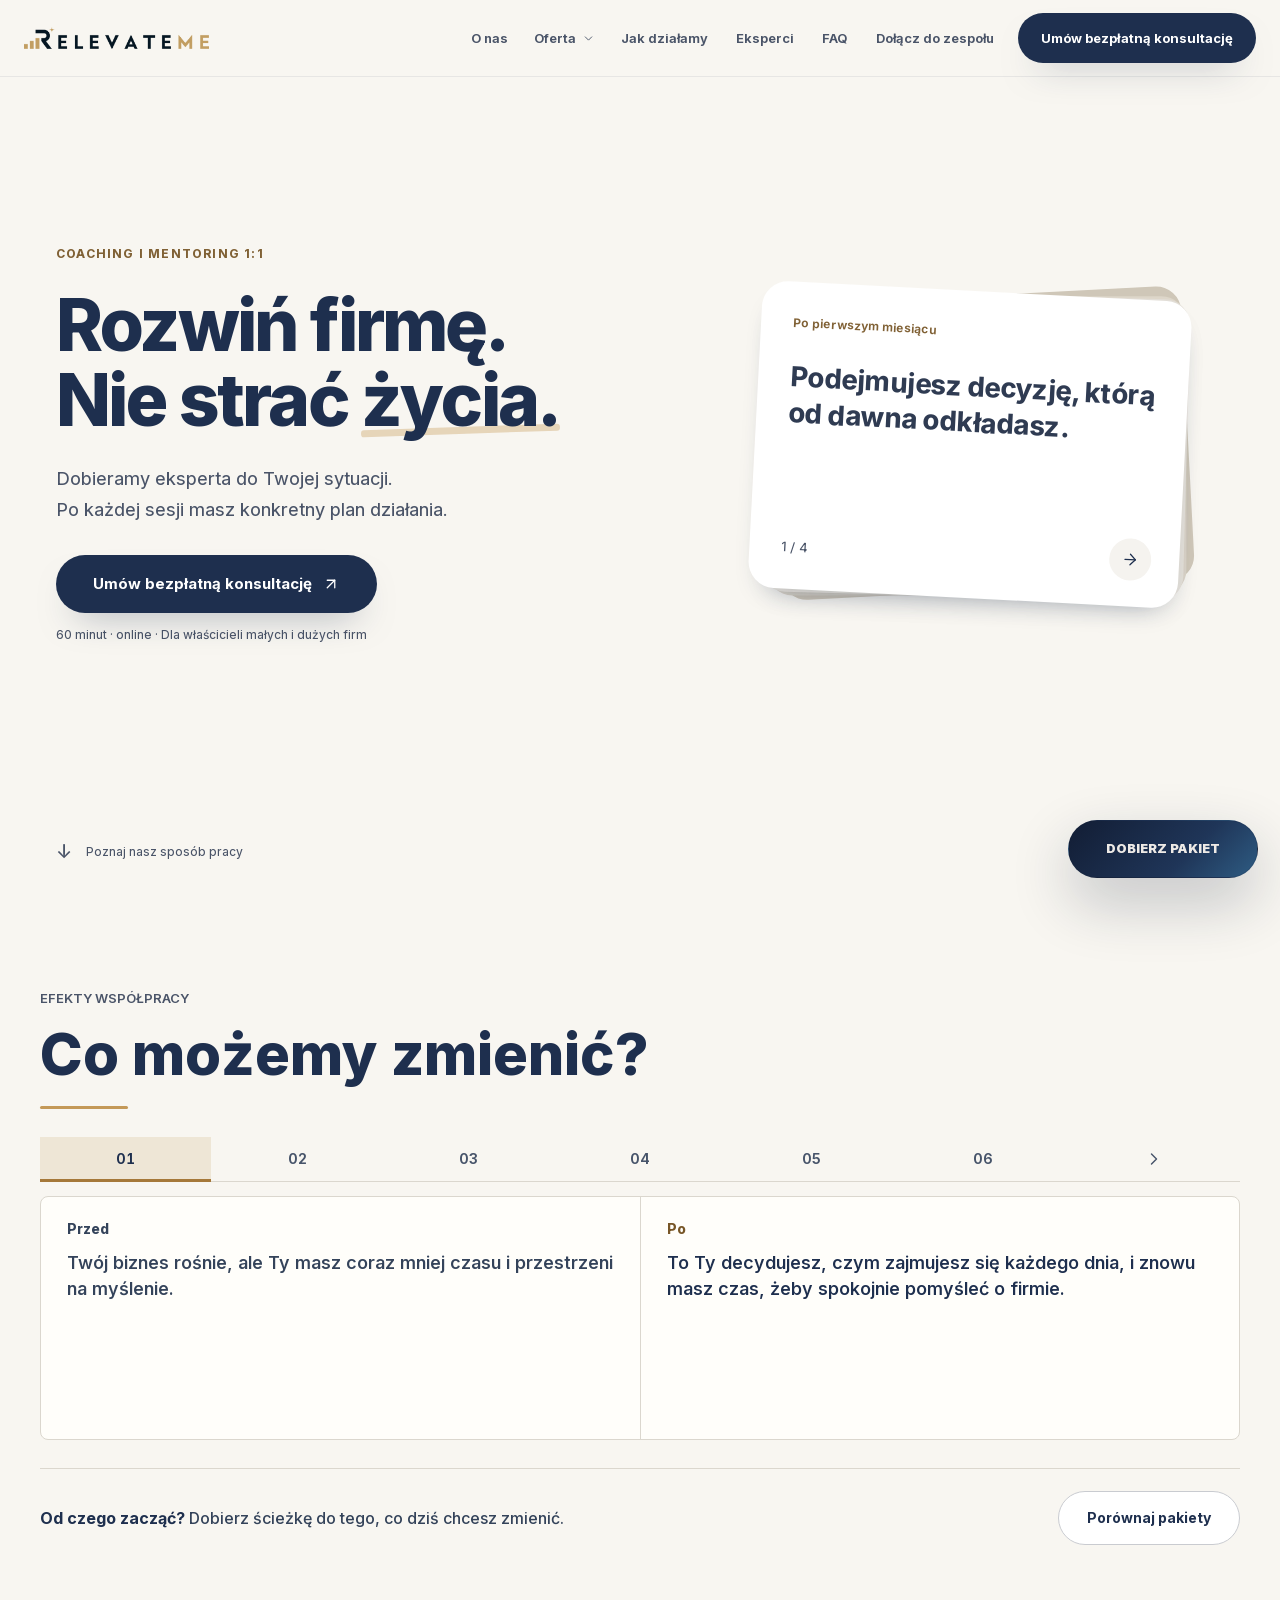
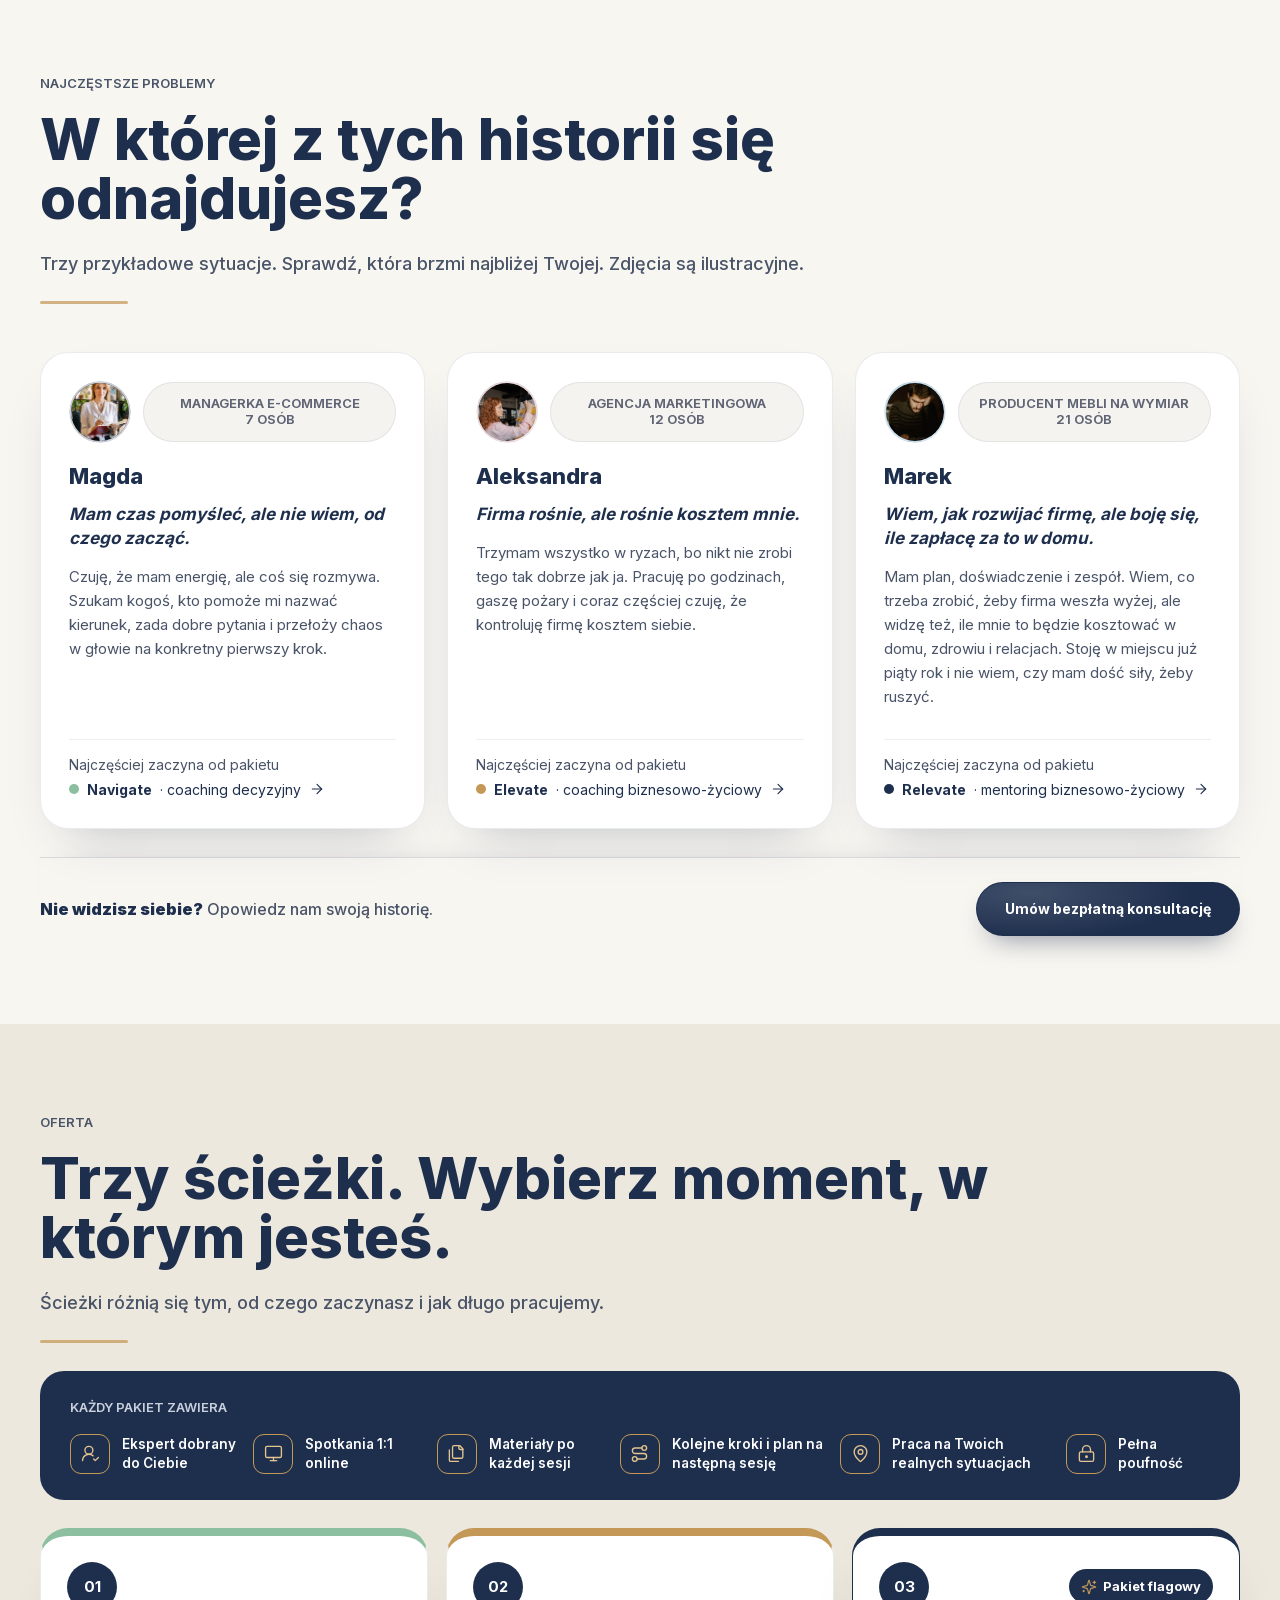
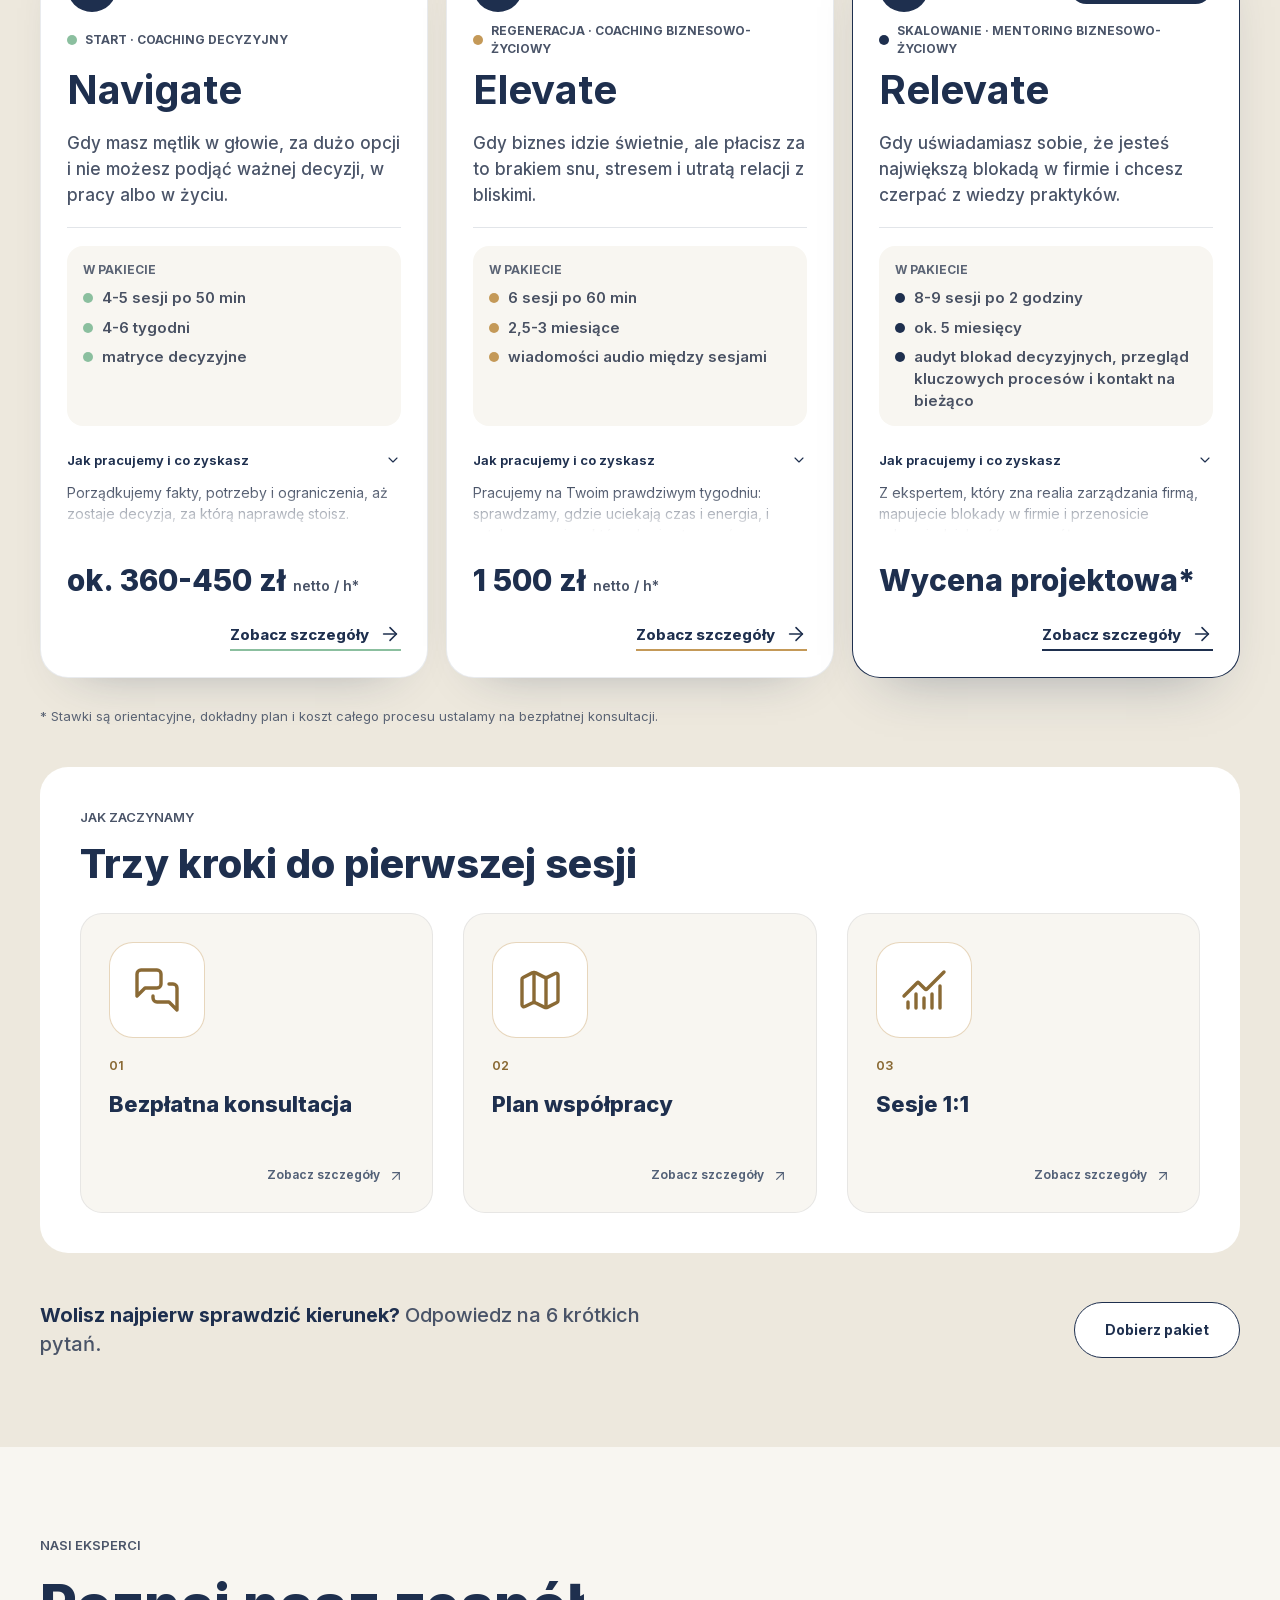
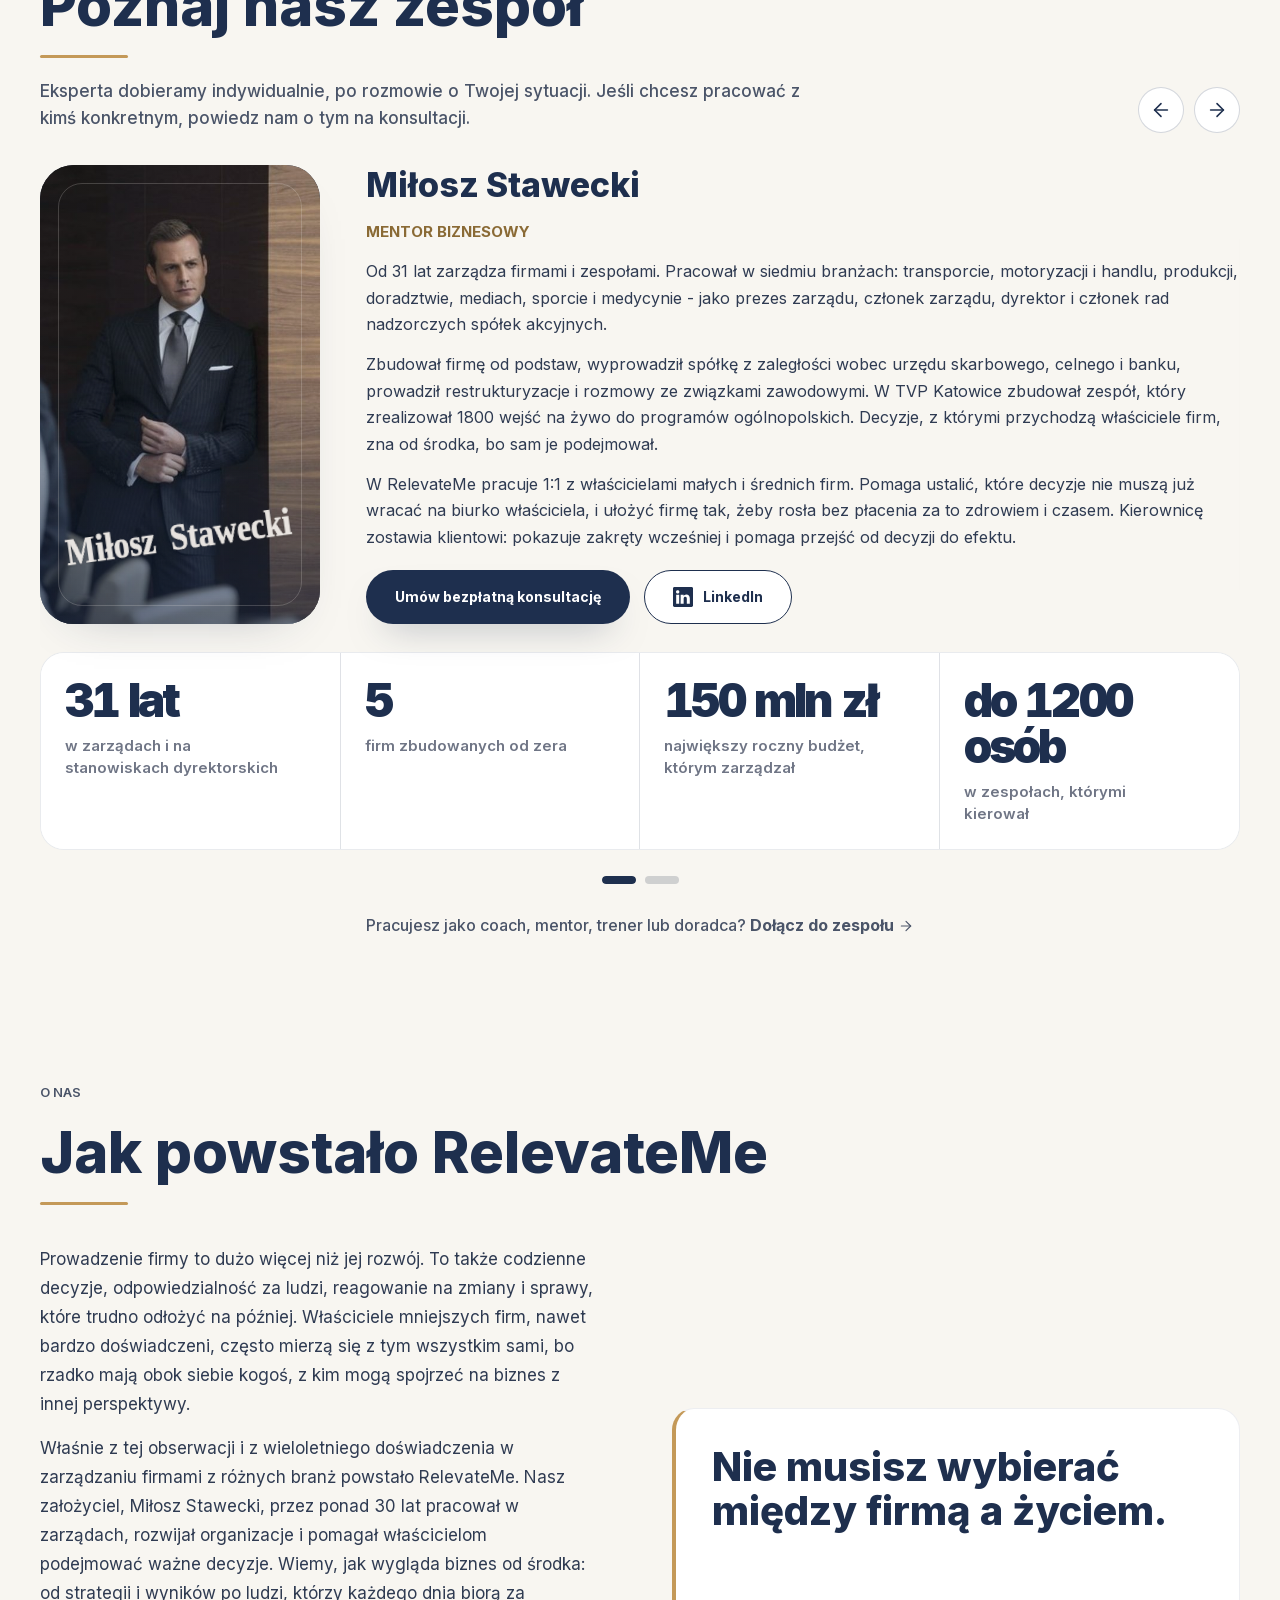
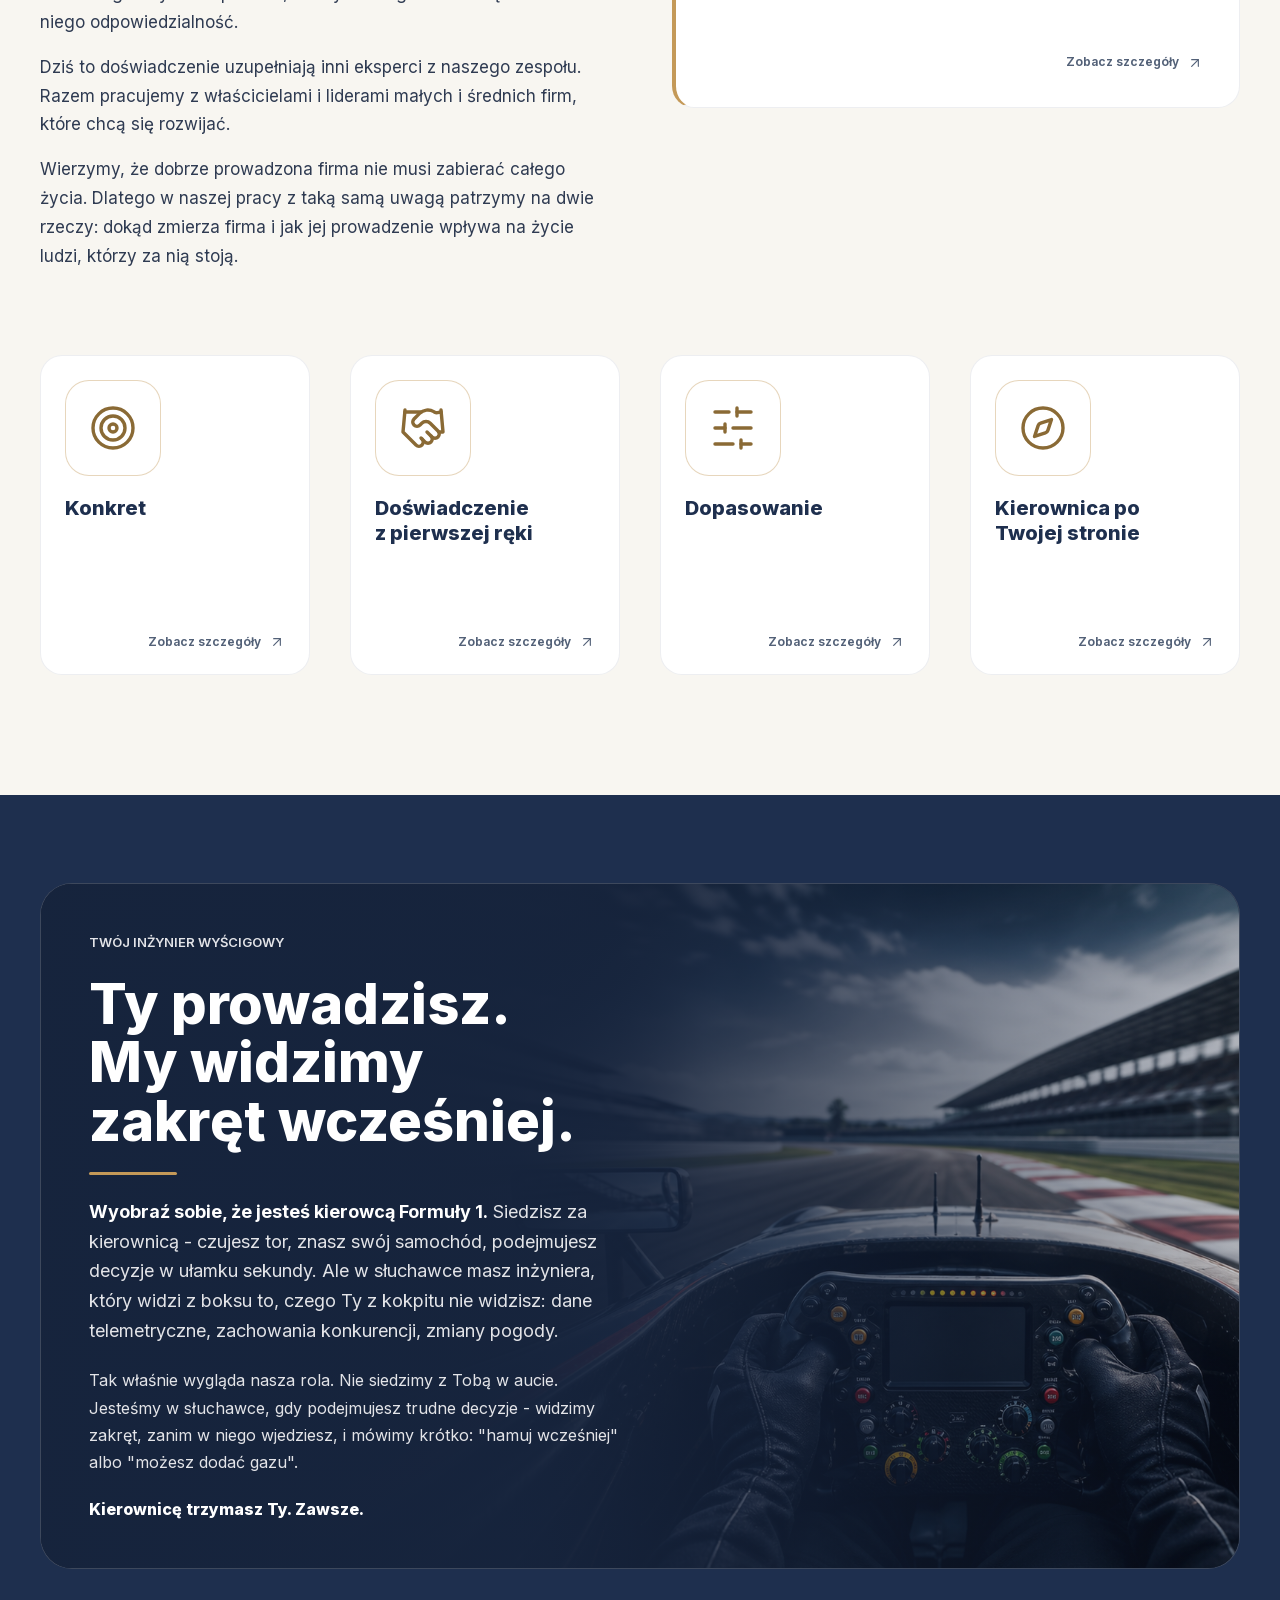
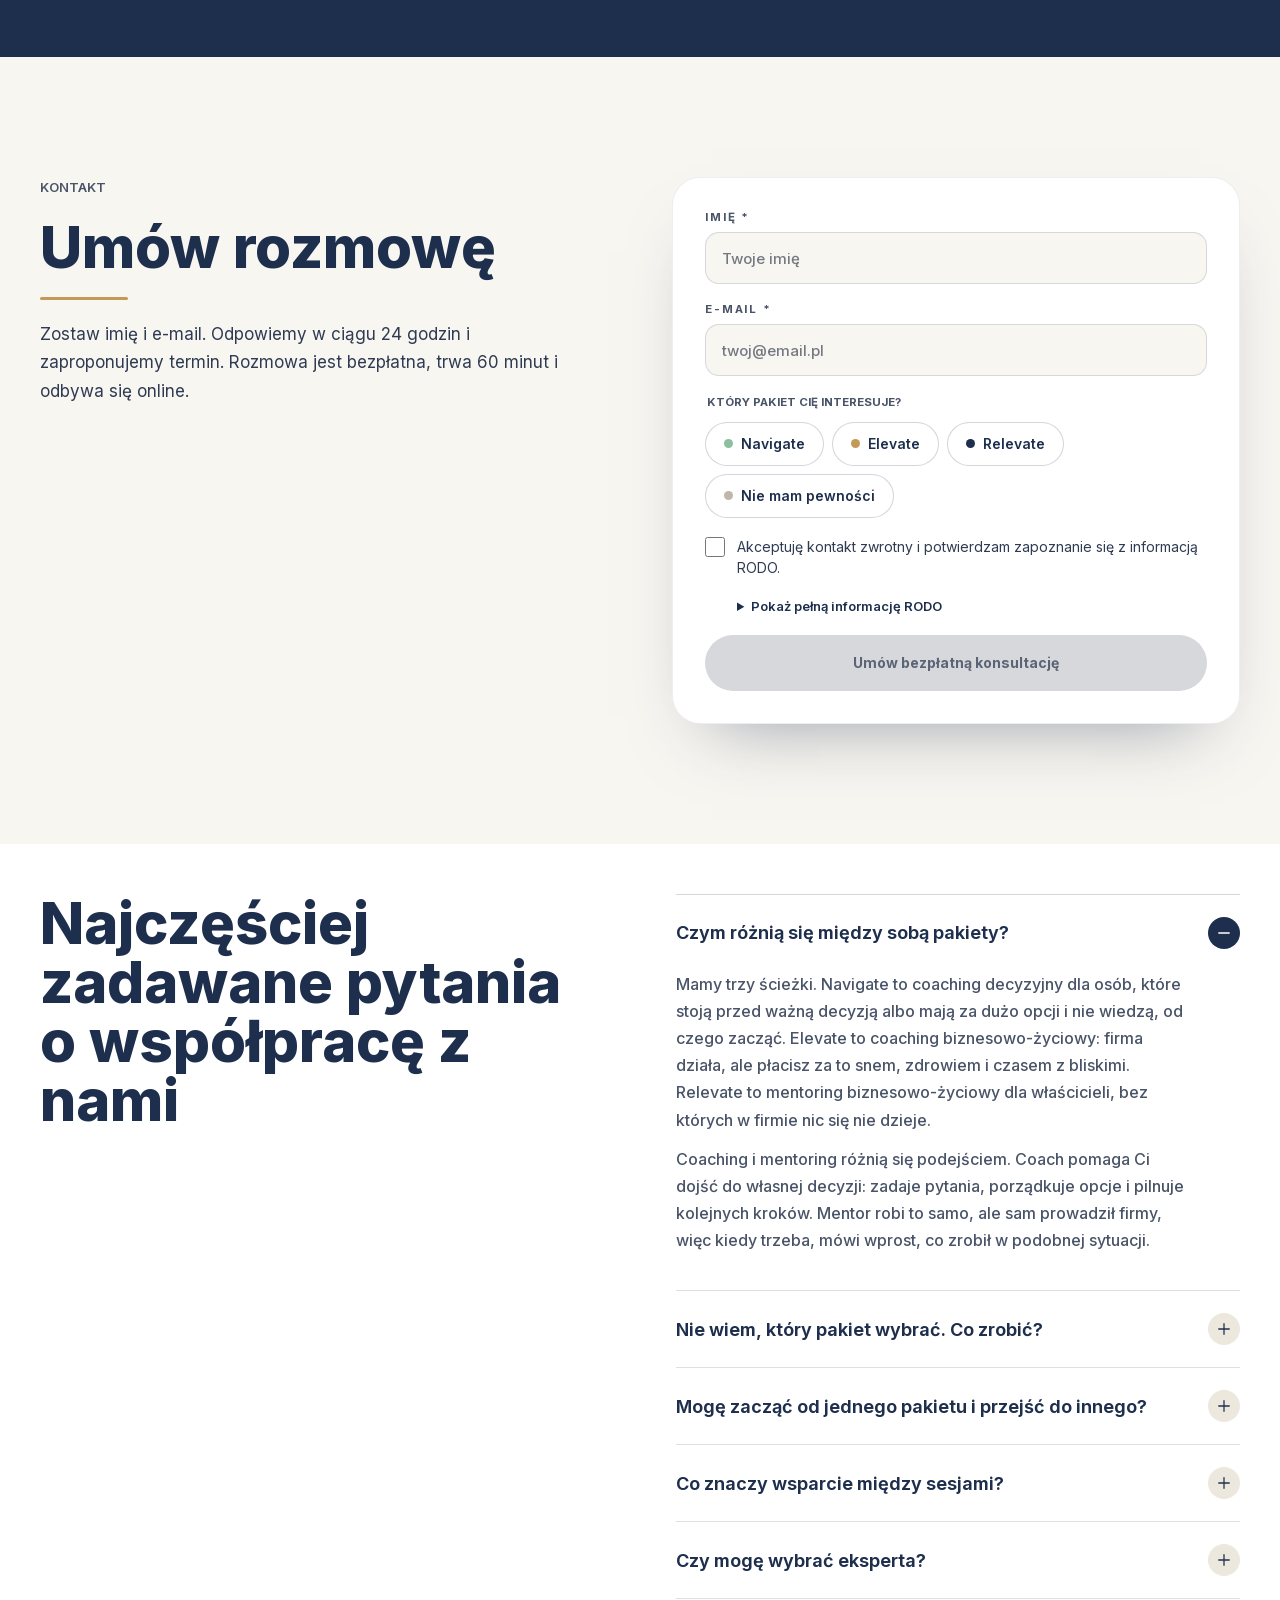
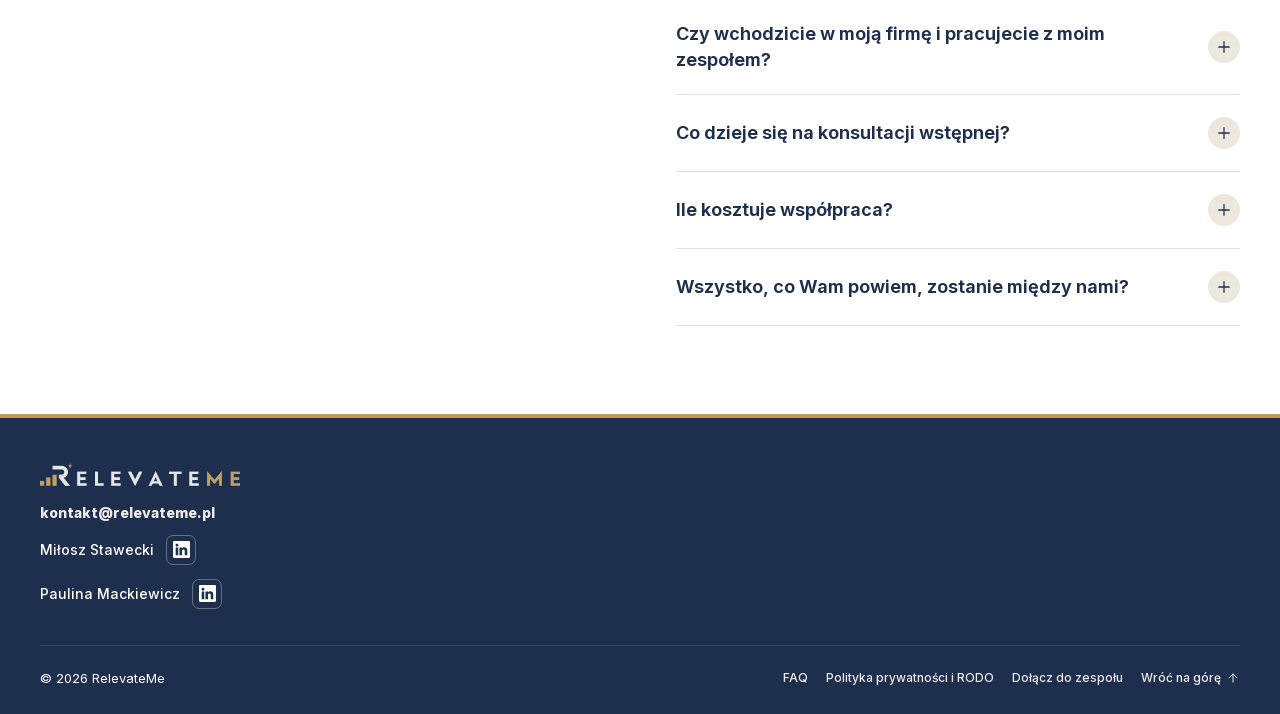
==== commit 909f8511: "Unify RelevateMe branding and refine package copy" ====
--- a/coaching/index.html
+++ b/coaching/index.html
@@ -7,7 +7,7 @@
   <meta name="viewport" content="width=device-width, initial-scale=1, viewport-fit=cover" />
   <meta name="theme-color" content="#eeeae6" />
 
-  <title>Relevateme — coaching i mentoring biznesowo-życiowy</title>
+  <title>RelevateMe — coaching i mentoring biznesowo-życiowy</title>
   <meta
     name="description"
     content="Coaching i mentoring biznesowo-życiowy dla osób, które chcą rozwijać firmę bez tracenia życia. Praca 1:1, konkretna mapa i decyzje dopasowane do Twojej sytuacji."
@@ -16,7 +16,7 @@
   <meta property="og:type" content="website" />
   <meta property="og:site_name" content="RelevateMe" />
   <meta property="og:locale" content="pl_PL" />
-  <meta property="og:title" content="Relevateme — coaching i mentoring biznesowo-życiowy" />
+  <meta property="og:title" content="RelevateMe — coaching i mentoring biznesowo-życiowy" />
   <meta property="og:description" content="Coaching i mentoring biznesowo-życiowy dla osób, które chcą rozwijać firmę bez tracenia życia. Praca 1:1, konkretna mapa i decyzje dopasowane do Twojej sytuacji." />
   <meta property="og:url" content="https://relevateme.pl/" />
   <meta property="og:image" content="https://relevateme.pl/pictures/relevateme-social-card-v1.png" />
@@ -31,7 +31,7 @@
   <link rel="preload" href="styles.css?v=paulina-20261106-v2" as="style" />
   <link rel="preload" href="pictures/f1-mobile-panorama.png" as="image" fetchpriority="high" />
   <link rel="stylesheet" href="styles.css?v=paulina-20261106-v2" />
-  <link rel="stylesheet" href="redesign.css?v=about-mobile-v1" />
+  <link rel="stylesheet" href="redesign.css?v=hero-scroll-about-v2" />
   <link rel="stylesheet" href="analytics.css?v=posthog-v2" />
 </head>
 
@@ -87,7 +87,7 @@
     <section class="hero" id="home">
       <div class="container hero__inner">
         <div class="hero__copy">
-          <div class="heroLogo reveal" aria-label="Relevateme">RELEVATE<span>ME</span></div>
+          <div class="heroLogo reveal" aria-label="RelevateMe">RELEVATE<span>ME</span></div>
 
           <p class="hero__kicker">Coaching i mentoring 1:1</p>
           <h1 class="hero__title reveal"><span>Rozwiń firmę.</span><span>Nie strać <em class="hero__life">życia.</em></span></h1>
@@ -432,11 +432,11 @@
   <script src="referral.js?v=referrals-v2"></script>
   <script src="analytics-config.js?v=cookieless-v1"></script>
   <script src="analytics.js?v=referrals-v2"></script>
-  <script src="content.js?v=mission-photos-v1"></script>
-  <script src="package-content.js?v=julka-v3"></script>
-  <script src="redesign-content.js?v=offer-copy-v1"></script>
+  <script src="content.js?v=copy-review-v1"></script>
+  <script src="package-content.js?v=copy-review-v1"></script>
+  <script src="redesign-content.js?v=copy-review-v1"></script>
   <script src="lucide.min.js"></script>
-  <script src="redesign.js?v=mission-photos-v1"></script>
+  <script src="redesign.js?v=copy-review-v1"></script>
   <script src="script.js?v=signals-arrows-v1"></script>
 </body>
 </html>
--- a/coaching/redesign.css
+++ b/coaching/redesign.css
@@ -747,7 +747,10 @@
   .redesign .expertsTrack{padding-bottom:12px}
   .redesign .expertsDots{margin-top:0;min-height:12px;align-items:center}
   .redesign .expertJoin{font-size:12px;line-height:1.5}
-  .aboutBalance .flipCard__front{min-height:260px}
+  .aboutBalance .flipCard__face{padding:16px 18px;gap:8px}
+  .aboutBalance .flipCard__front{min-height:132px}
+  .aboutBalance .flipCard__front .flipCard__title{font-size:22px;line-height:1.2}
+  .aboutBalance .flipCard__description{font-size:14px;line-height:1.45}
   .valuesGrid{grid-template-columns:minmax(0,1fr);gap:8px;padding-top:24px}
   .valuesGrid .flipCard__face{padding:12px 14px;gap:4px 12px;border-radius:12px}
   .valuesGrid .flipCard__front{display:grid;grid-template-columns:38px minmax(0,1fr);align-content:center;min-height:86px}
@@ -794,7 +797,7 @@
   .redesign .modalForm input:not([type=checkbox]):not([type=radio]),.redesign .modalForm textarea{font-size:16px}
 }
 @media(max-width:380px){.redesign .hero__title{font-size:38px}.redesign .hero__lead{padding:18px 20px}.redesign .quoteCard__face,.redesign .quoteCard__nextFace{padding:22px;gap:14px}.redesign .miniExpert{grid-template-columns:minmax(0,1fr)}}
-@media(max-width:380px){.redesign .hero__inner{width:calc(100% - 28px);column-gap:12px}.redesign .quoteCard,.redesign .quoteCard__face,.redesign .quoteCard__nextFace,.redesign .quoteCard__layer{min-height:236px;height:236px}.redesign .quoteCard::before{height:236px}.redesign .quoteCard__face,.redesign .quoteCard__nextFace{padding:14px 12px;gap:0}.redesign .quoteCard__text{font-size:15px}}
+@media(max-width:380px){.redesign .hero__inner,.redesign .hero__footer{width:calc(100% - 28px)}.redesign .hero__inner{column-gap:12px}.redesign .quoteCard,.redesign .quoteCard__face,.redesign .quoteCard__nextFace,.redesign .quoteCard__layer{min-height:236px;height:236px}.redesign .quoteCard::before{height:236px}.redesign .quoteCard__face,.redesign .quoteCard__nextFace{padding:14px 12px;gap:0}.redesign .quoteCard__text{font-size:15px}}
 
 /* Each layer ends exactly where the next layer rests after the handoff. */
 @keyframes mobileStackNextForward{from{transform:var(--deck-next);background-color:var(--card-next-bg);box-shadow:var(--card-stack-shadow);filter:brightness(.96) saturate(.96)}to{transform:var(--deck-front);background-color:var(--card-front-bg);box-shadow:var(--card-front-shadow);filter:brightness(1) saturate(1)}}
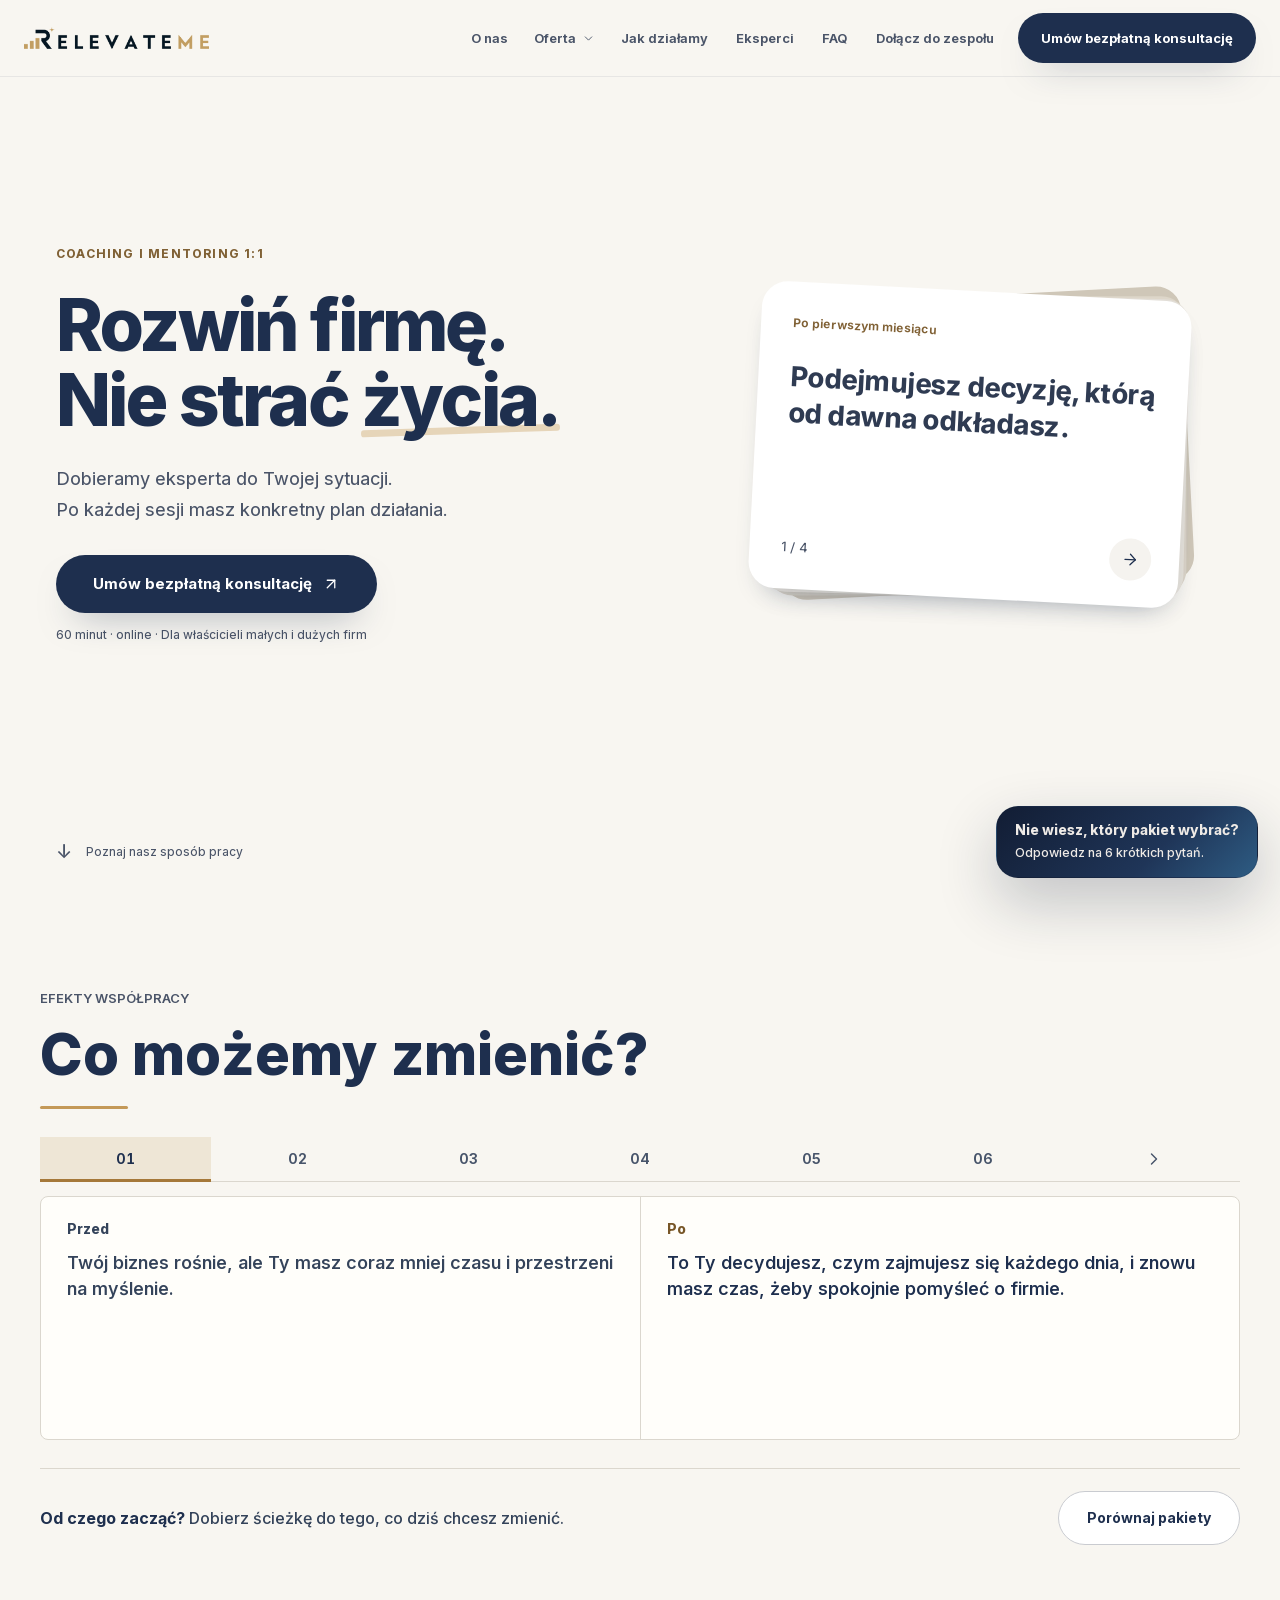
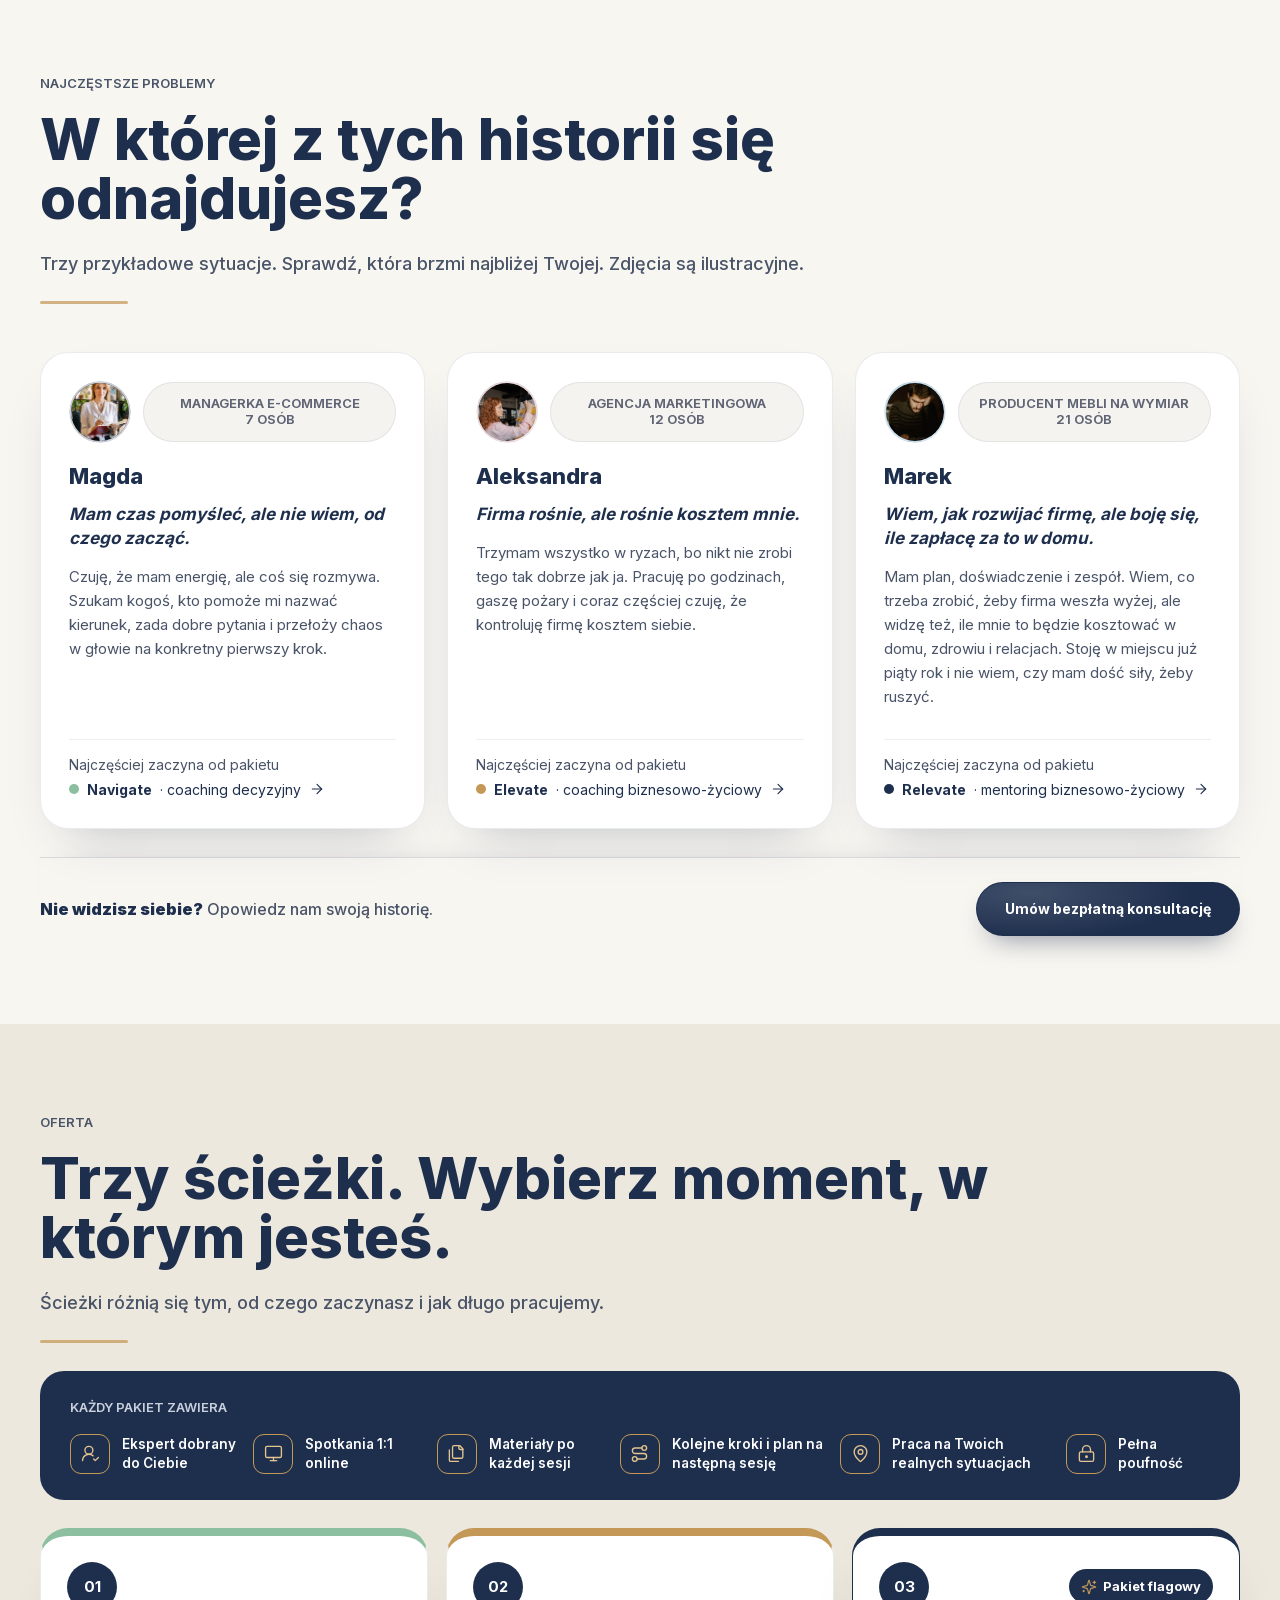
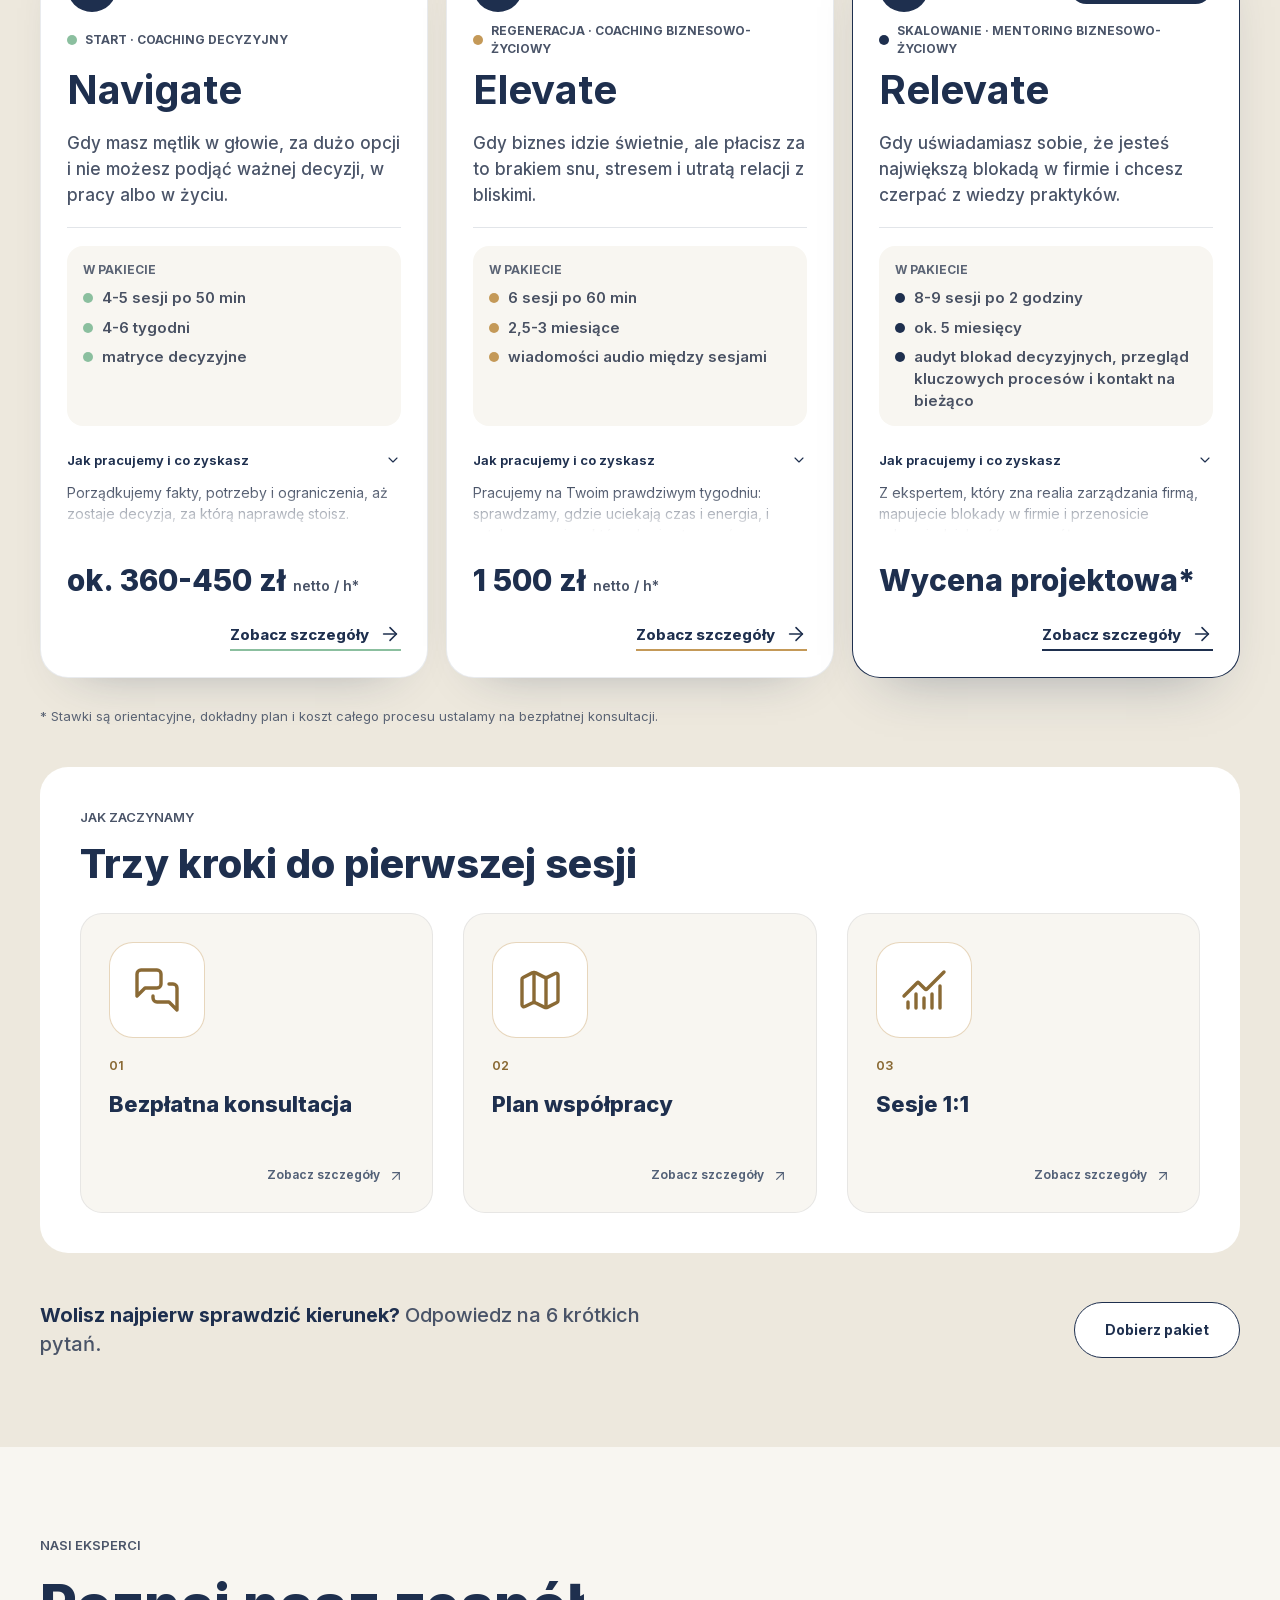
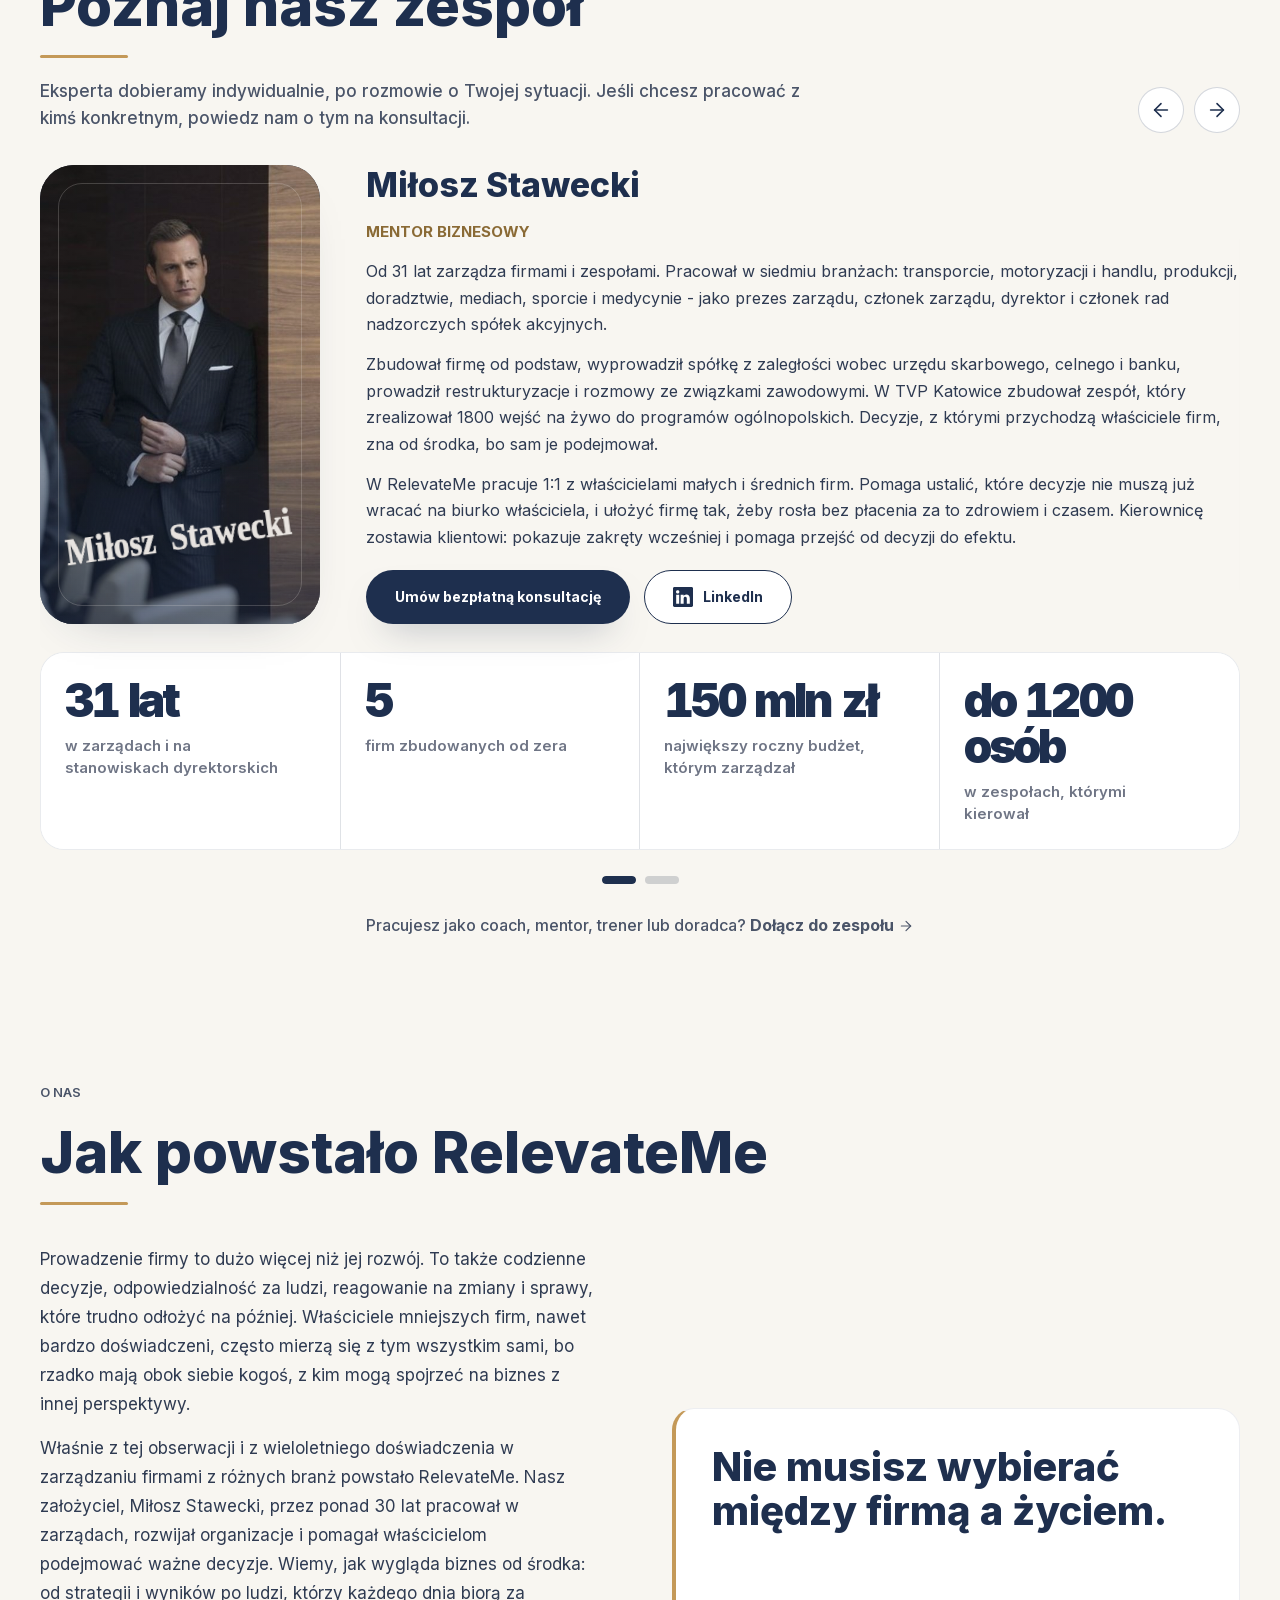
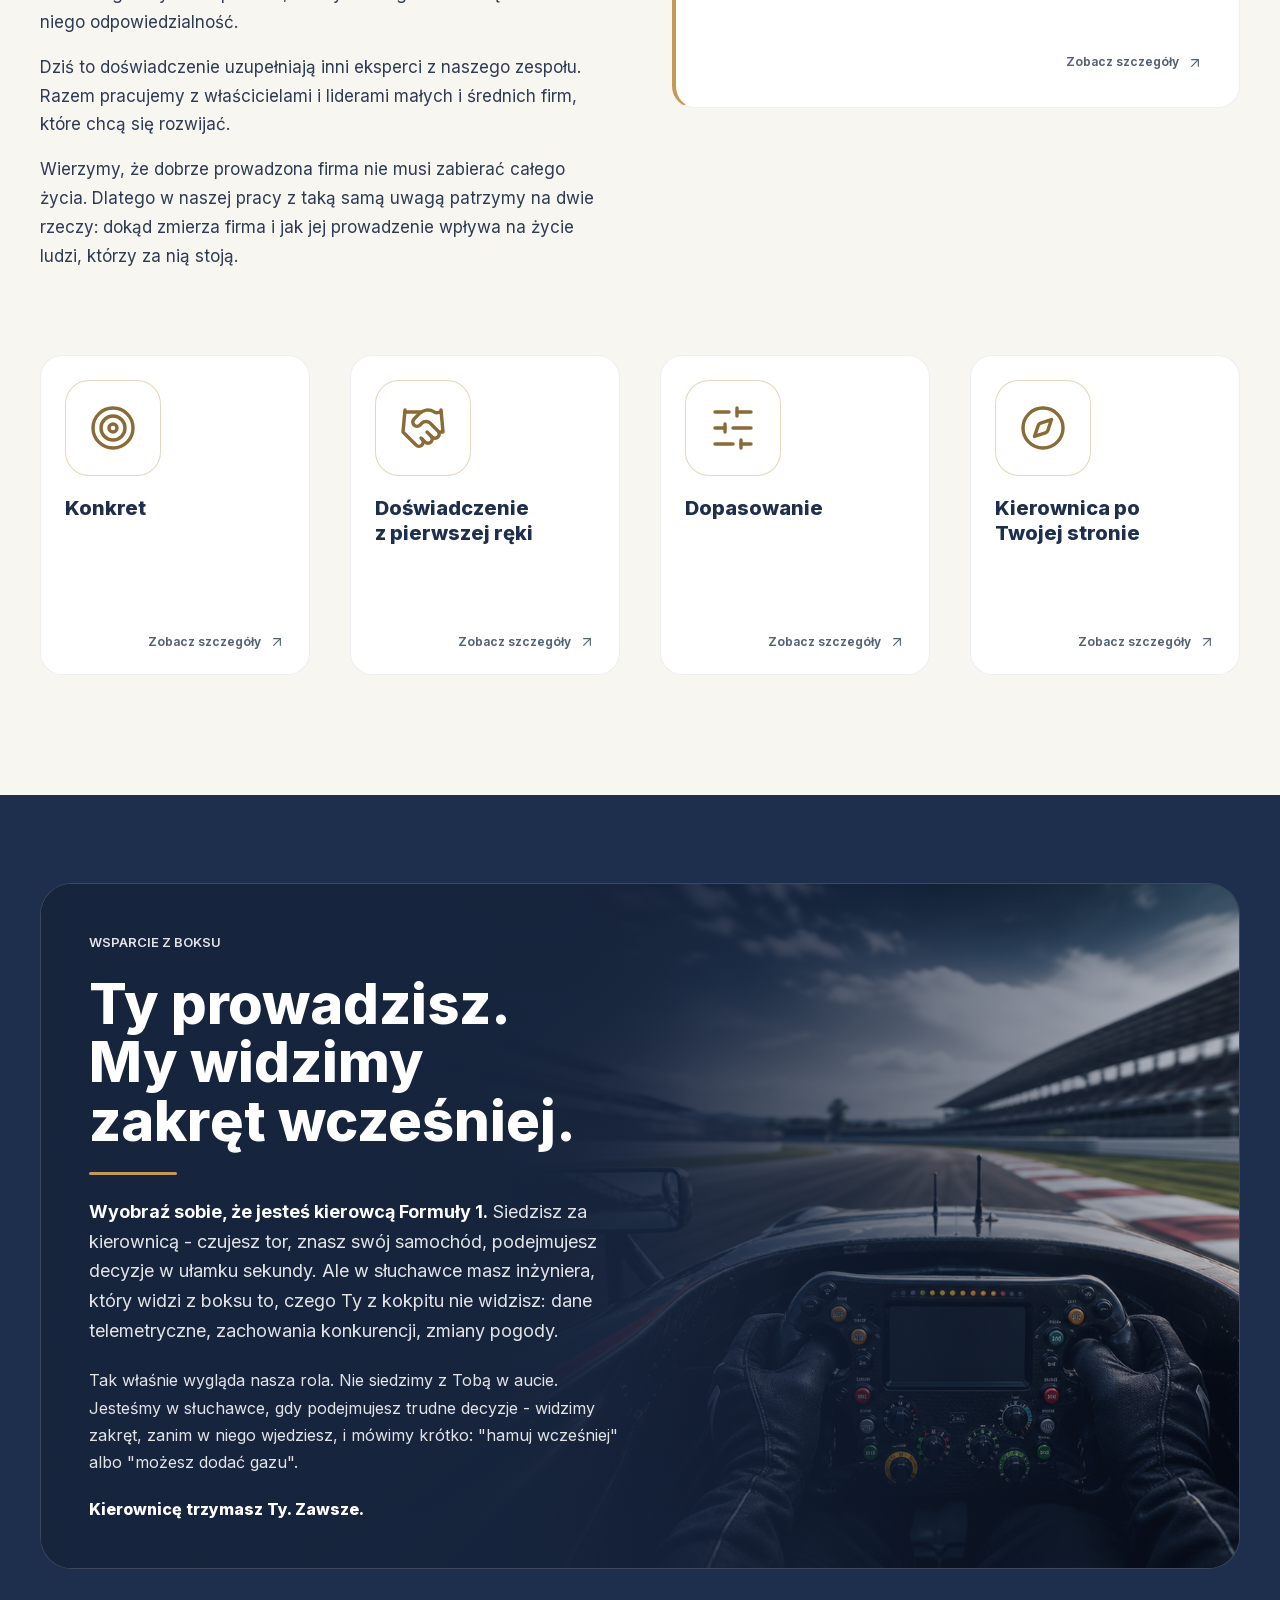
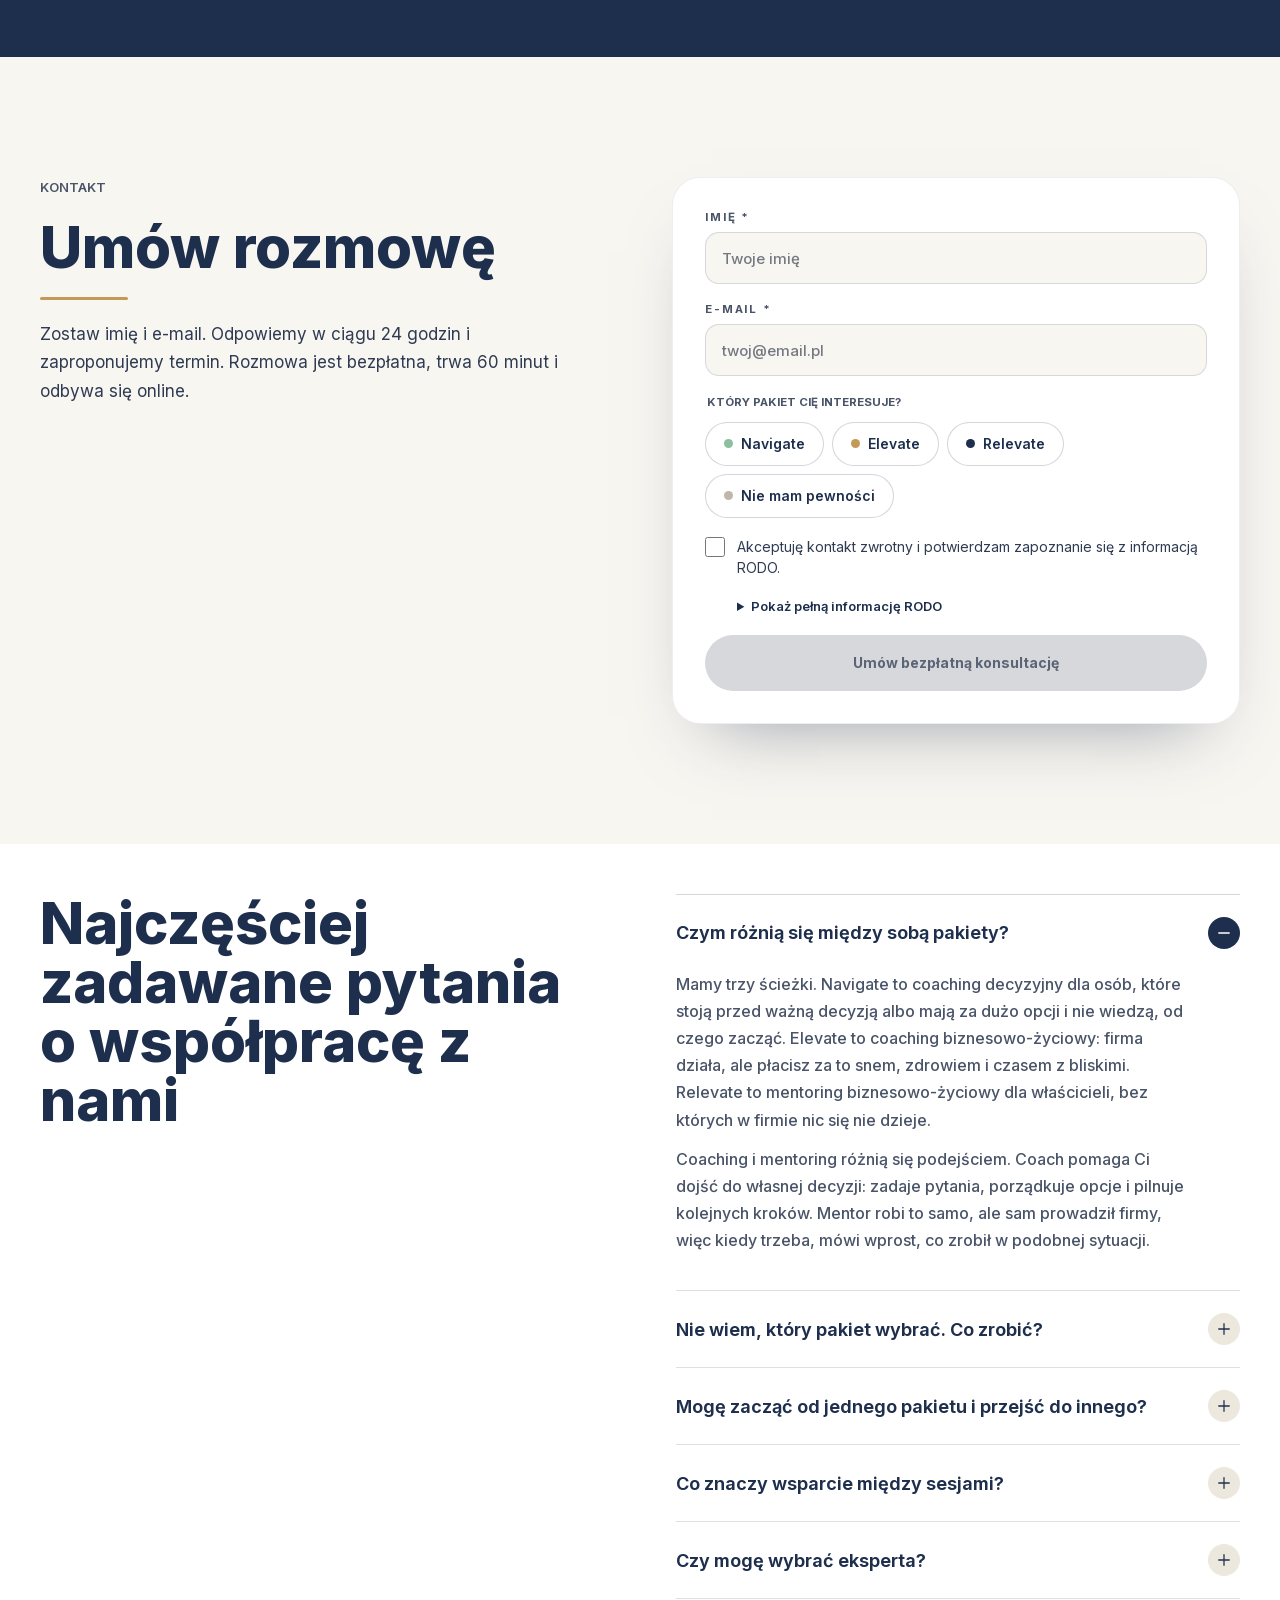
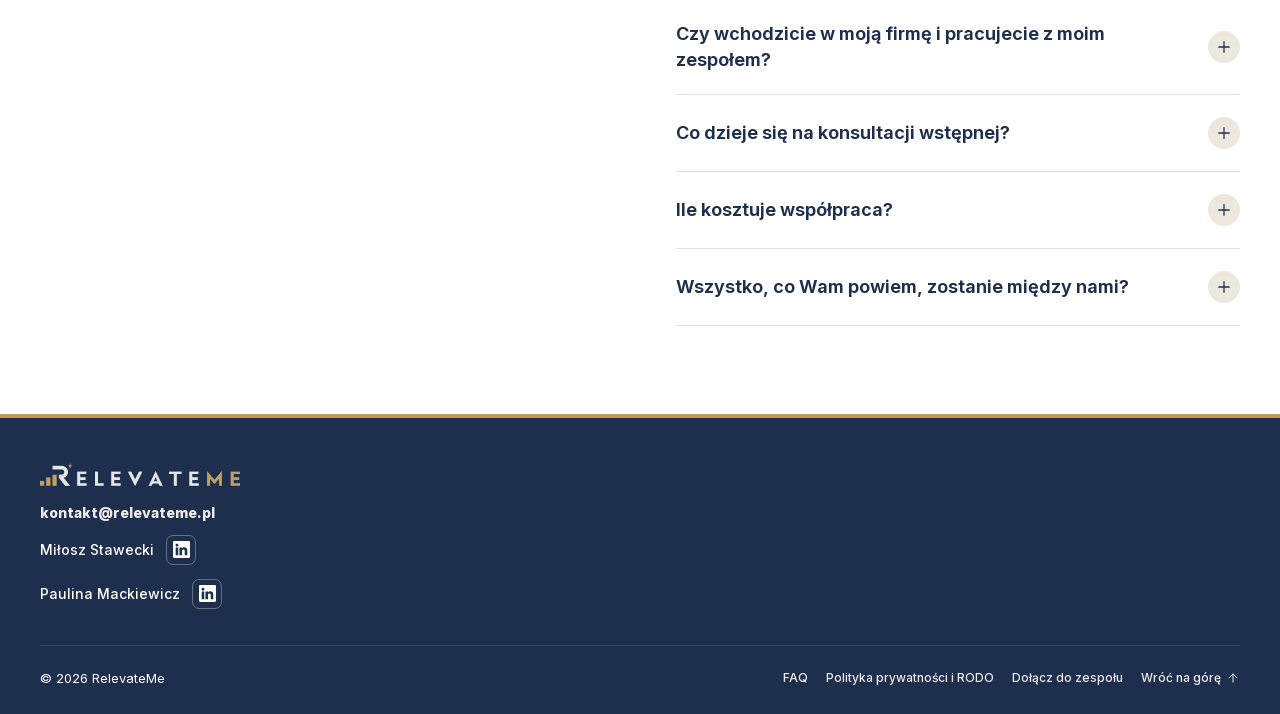
==== commit 83dfb9b9: "Revise racing label and render collaboration eyebrow directly" ====
--- a/coaching/index.html
+++ b/coaching/index.html
@@ -140,7 +140,7 @@
     <section class="section section--sand" id="sygnaly">
       <div class="container signals">
         <div class="signals__intro reveal">
-          <p class="eyebrow"></p>
+          <p class="eyebrow">Efekty współpracy</p>
           <h2></h2>
         </div>
 
@@ -432,9 +432,9 @@
   <script src="referral.js?v=referrals-v2"></script>
   <script src="analytics-config.js?v=cookieless-v1"></script>
   <script src="analytics.js?v=referrals-v2"></script>
-  <script src="content.js?v=copy-review-v1"></script>
+  <script src="content.js?v=copy-review-v2"></script>
   <script src="package-content.js?v=copy-review-v1"></script>
-  <script src="redesign-content.js?v=copy-review-v1"></script>
+  <script src="redesign-content.js?v=copy-review-v2"></script>
   <script src="lucide.min.js"></script>
   <script src="redesign.js?v=copy-review-v1"></script>
   <script src="script.js?v=signals-arrows-v1"></script>
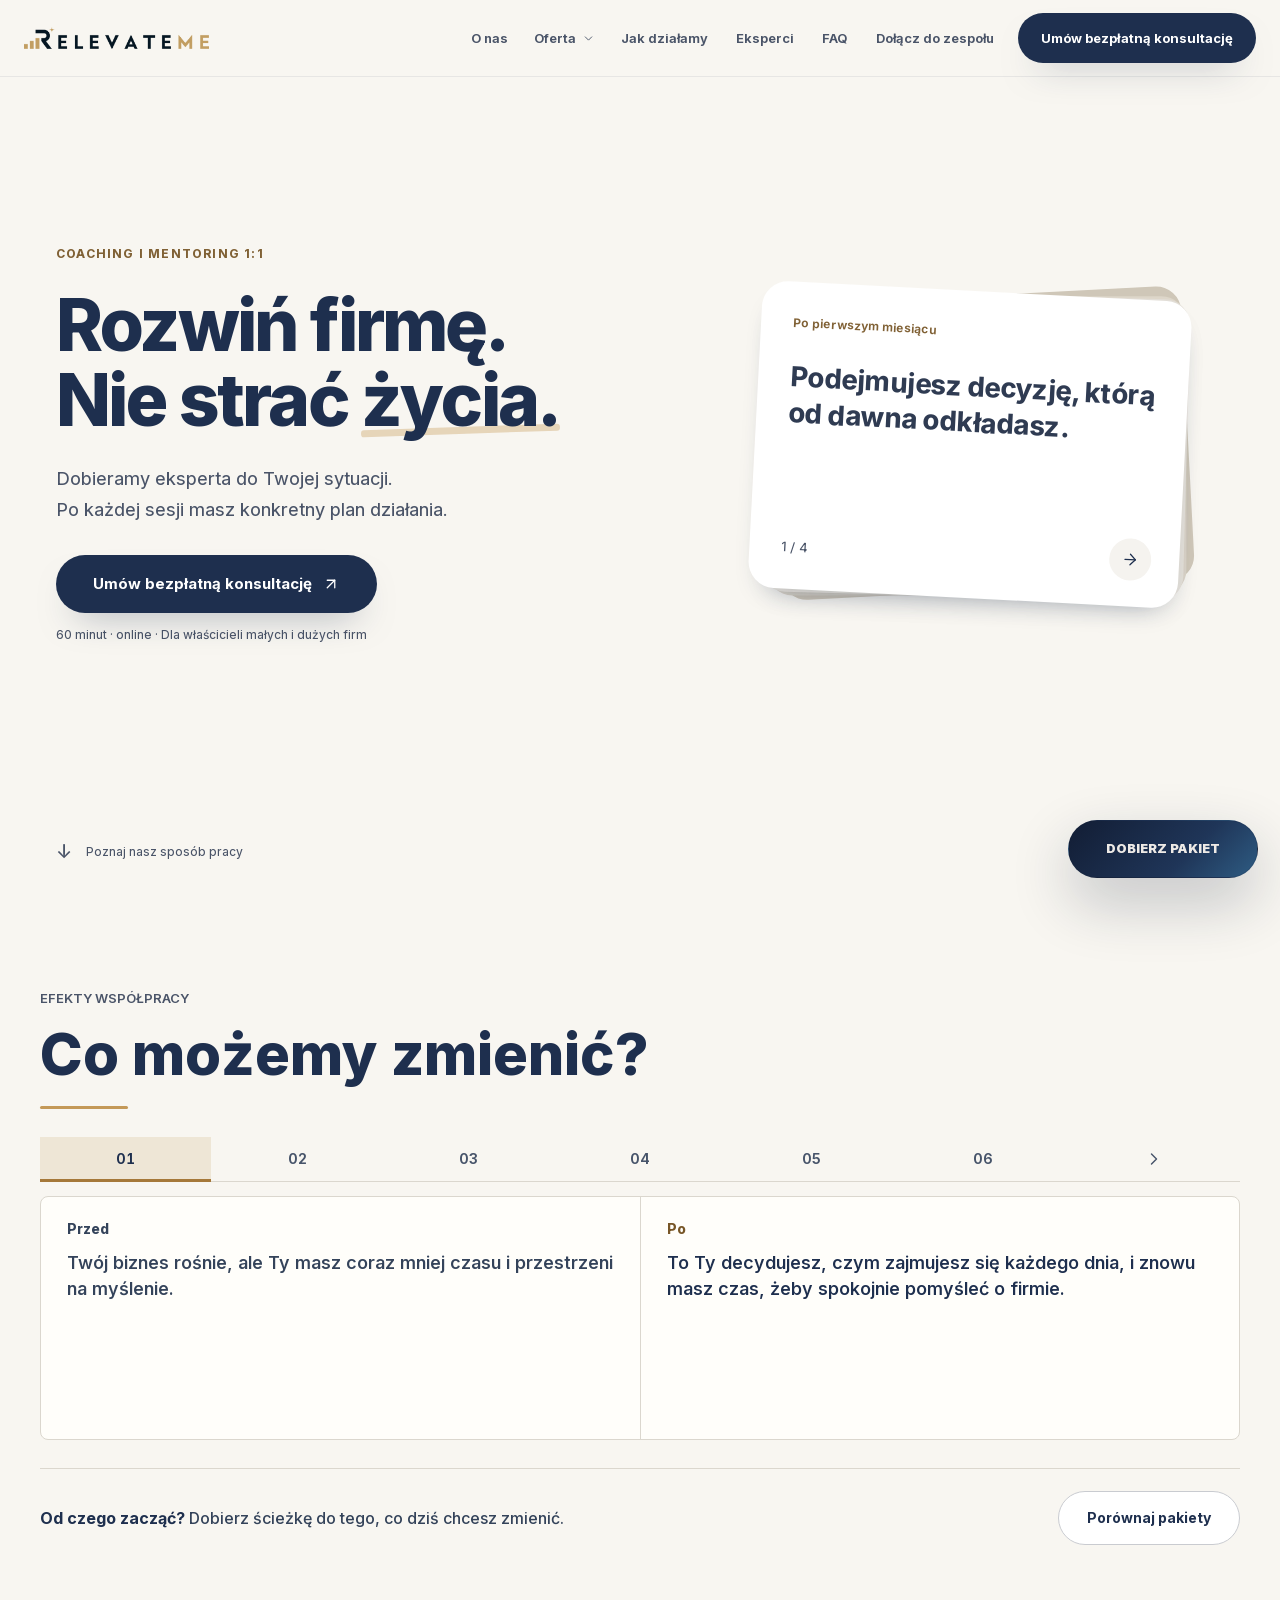
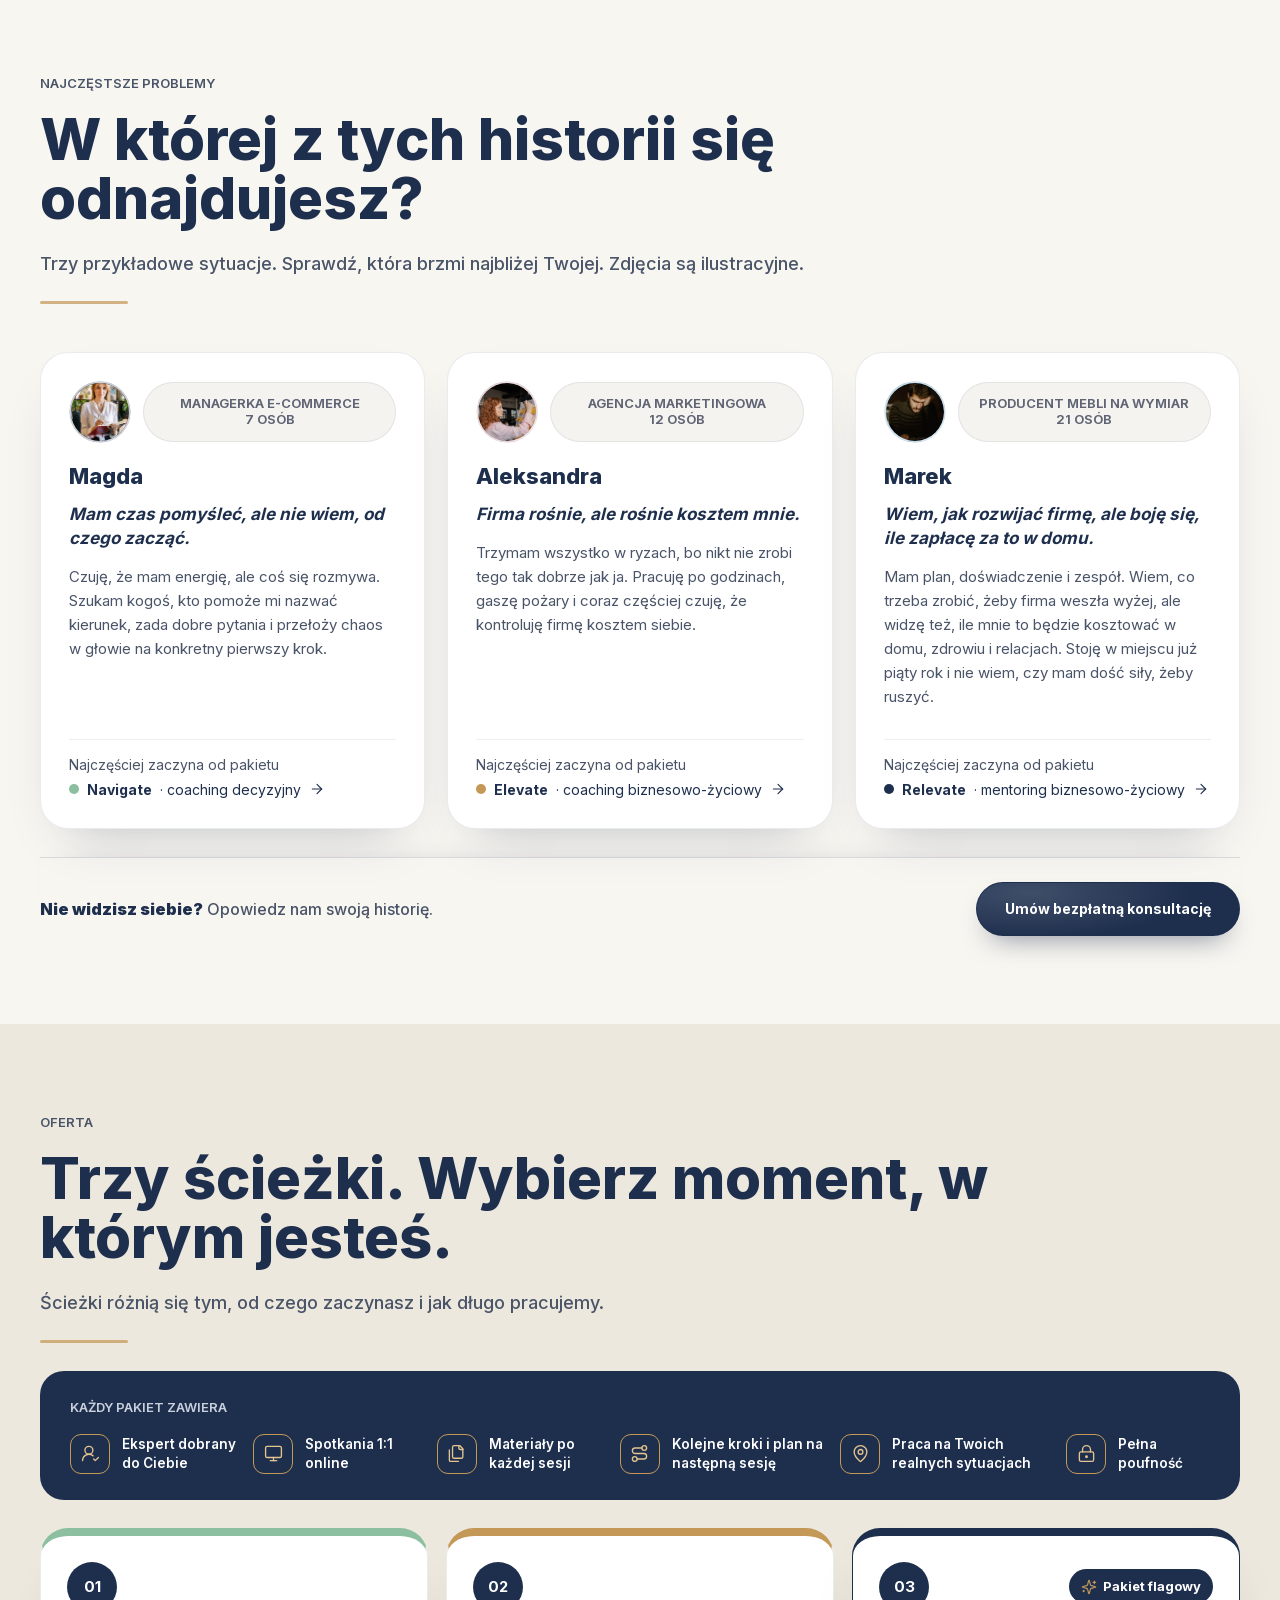
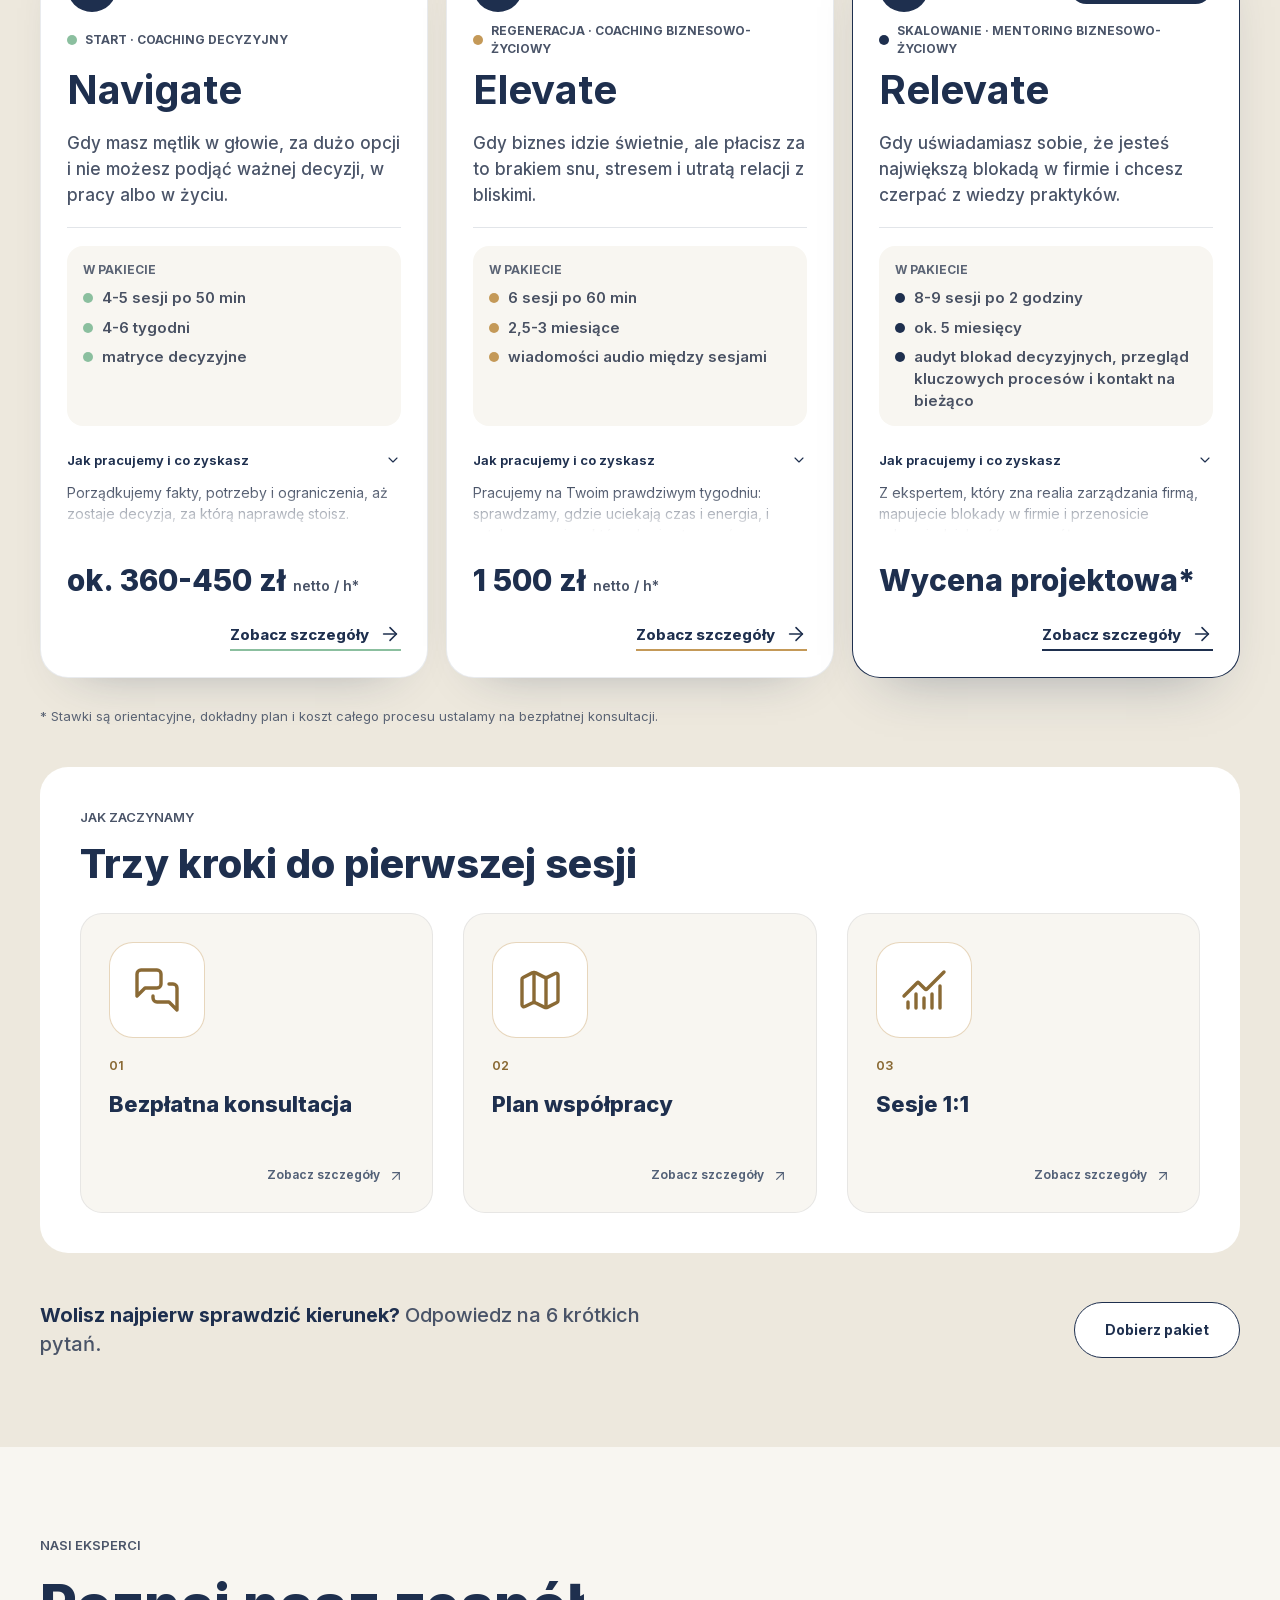
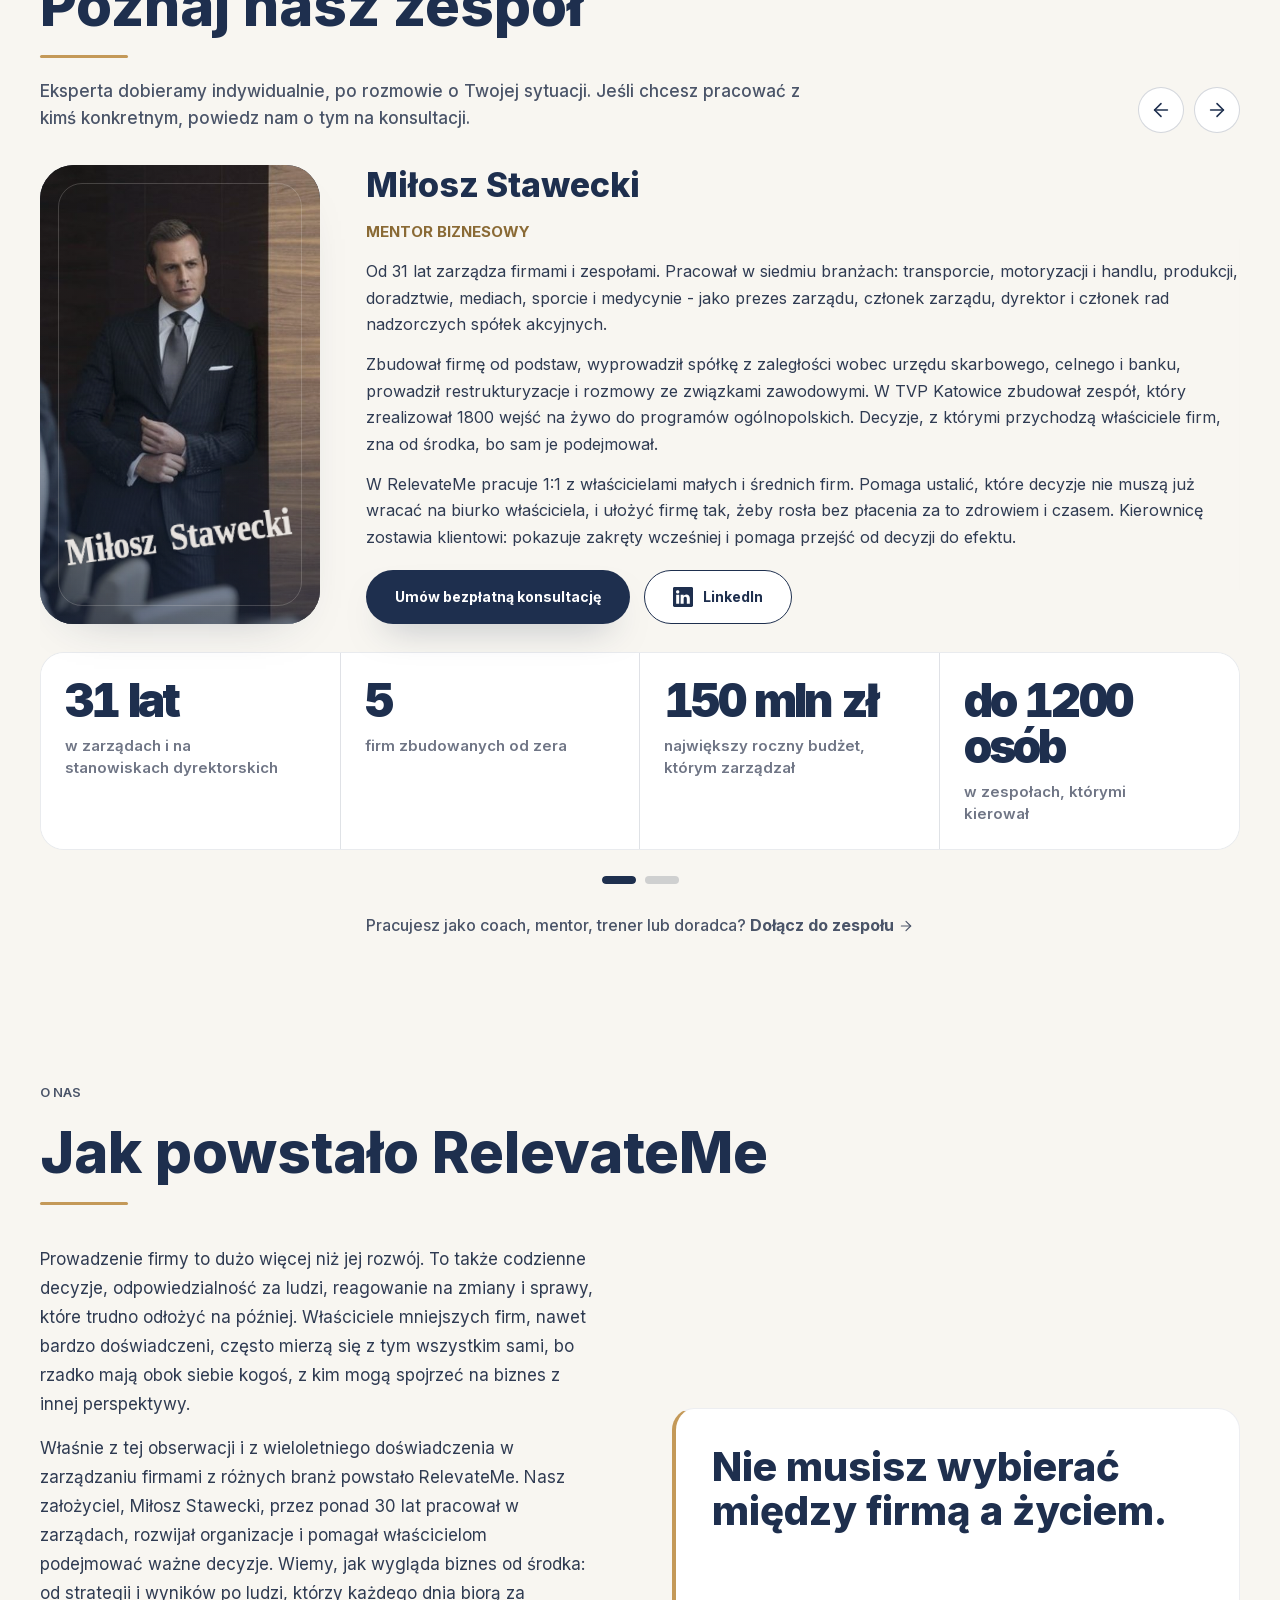
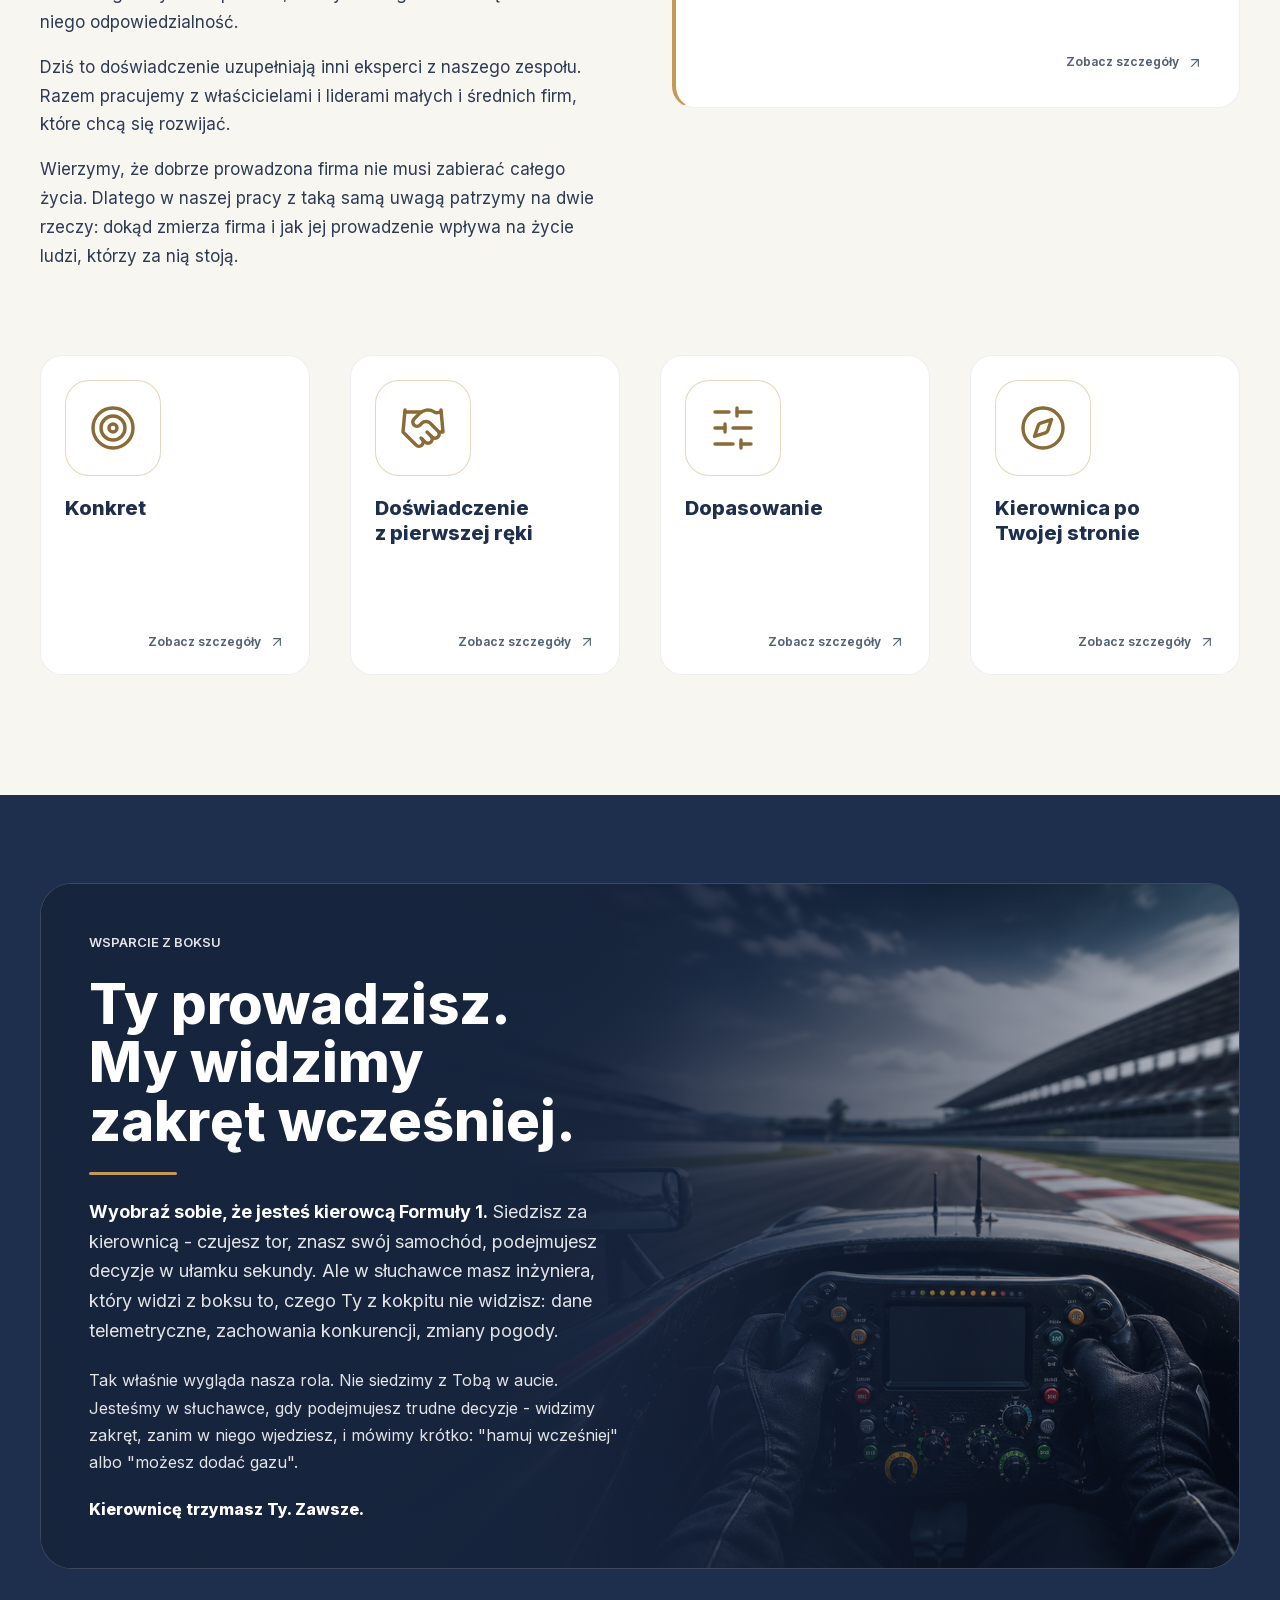
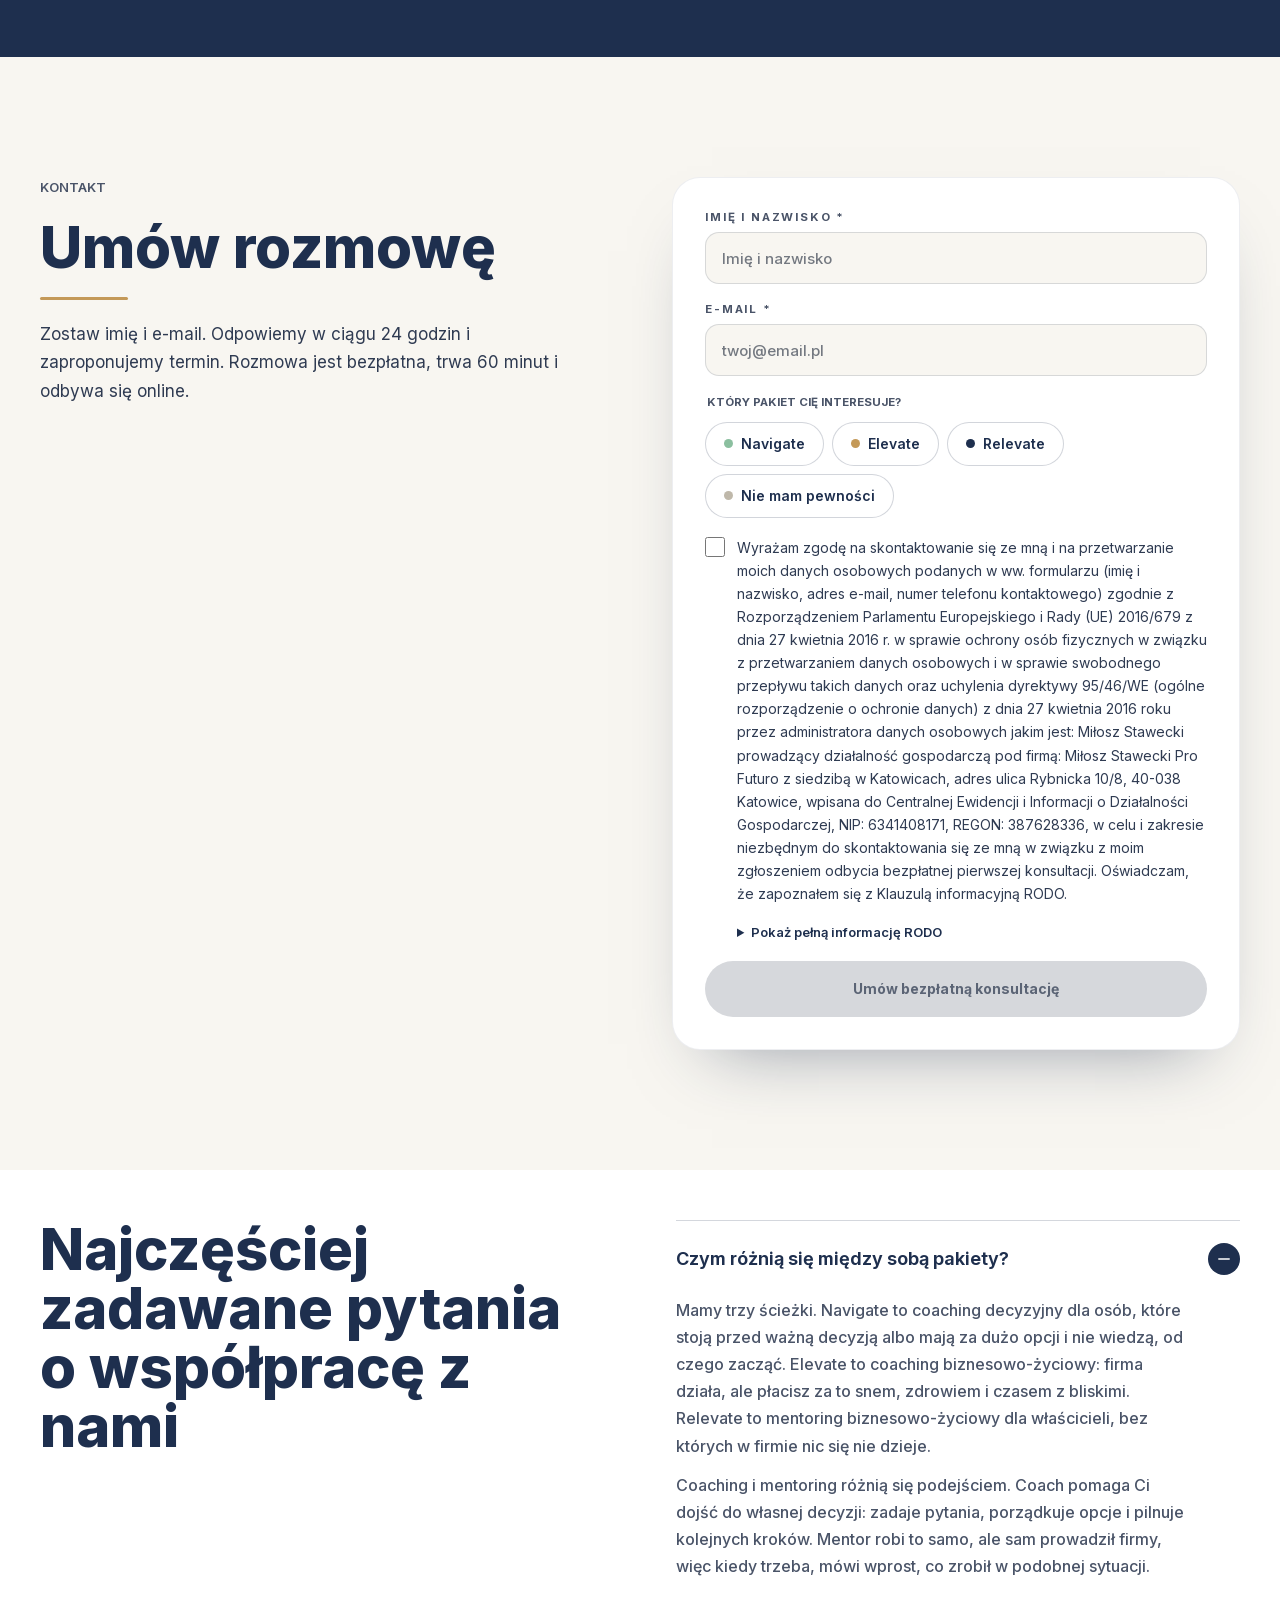
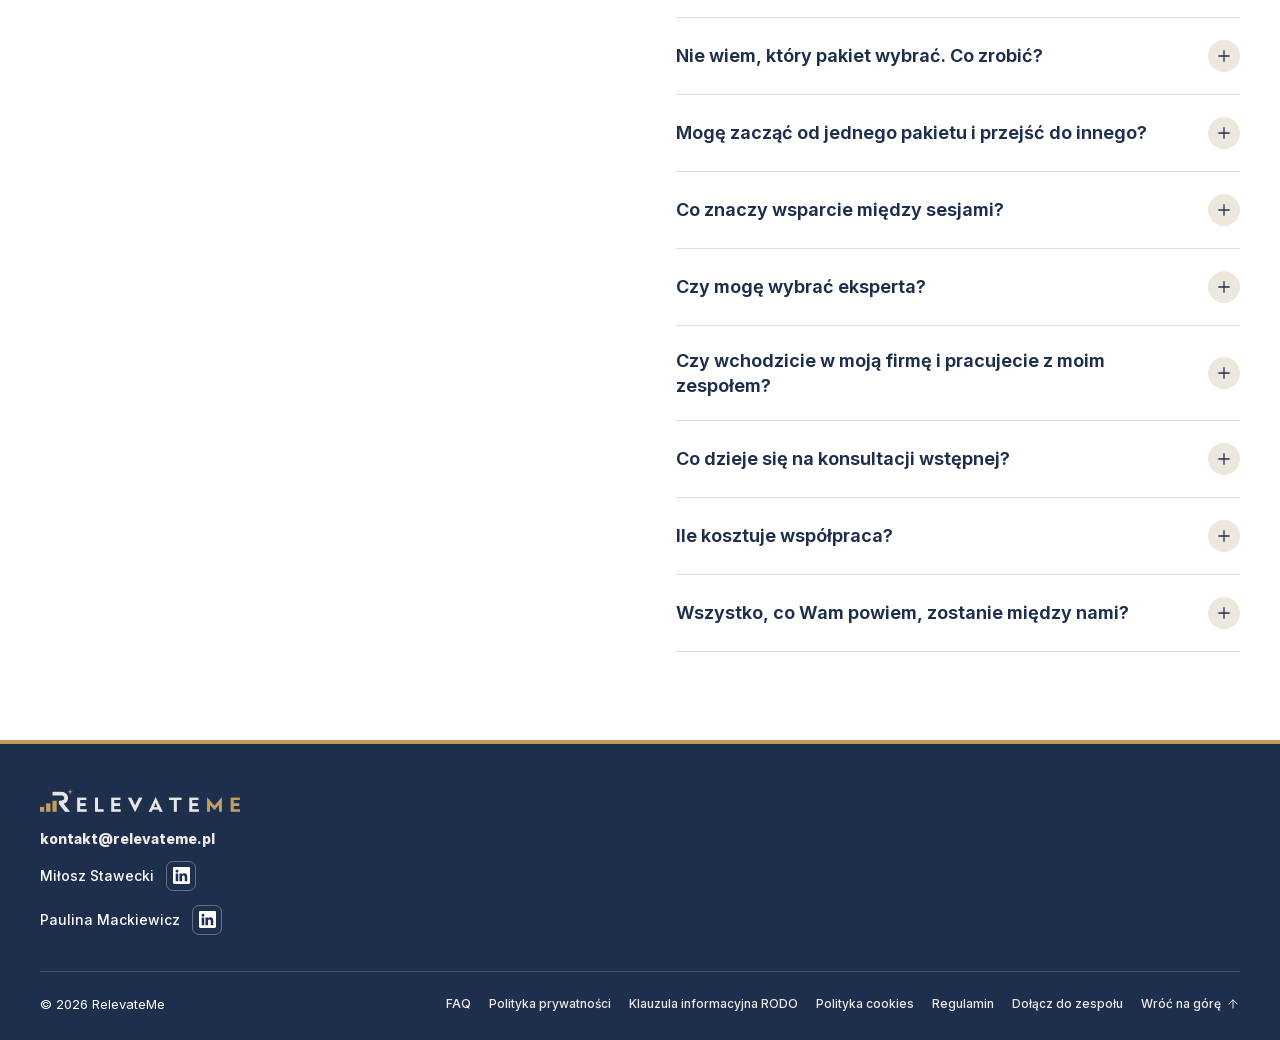
==== commit 106b834d: "Update legal documents and complete form consent from approved sources" ====
--- a/coaching/index.html
+++ b/coaching/index.html
@@ -33,6 +33,7 @@
   <link rel="stylesheet" href="styles.css?v=paulina-20261106-v2" />
   <link rel="stylesheet" href="redesign.css?v=hero-scroll-about-v2" />
   <link rel="stylesheet" href="analytics.css?v=posthog-v2" />
+  <link rel="stylesheet" href="legal.css?v=legal-20261125-v1" />
 </head>
 
 <body class="redesign">
@@ -434,9 +435,10 @@
   <script src="analytics.js?v=referrals-v2"></script>
   <script src="content.js?v=copy-review-v2"></script>
   <script src="package-content.js?v=copy-review-v1"></script>
-  <script src="redesign-content.js?v=copy-review-v2"></script>
+  <script src="legal-content.js?v=legal-20261125-v1"></script>
+  <script src="redesign-content.js?v=legal-20261125-v1"></script>
   <script src="lucide.min.js"></script>
-  <script src="redesign.js?v=copy-review-v1"></script>
-  <script src="script.js?v=signals-arrows-v1"></script>
+  <script src="redesign.js?v=legal-20261125-v1"></script>
+  <script src="script.js?v=legal-20261125-v1"></script>
 </body>
 </html>
--- a/coaching/legal.css
+++ b/coaching/legal.css
@@ -0,0 +1,29 @@
+@font-face{font-family:Inter;src:url('pictures/inter-latin.woff2') format('woff2');font-style:normal;font-weight:100 900;font-display:swap}
+@font-face{font-family:Inter;src:url('pictures/inter-latin-ext.woff2') format('woff2');font-style:normal;font-weight:100 900;font-display:swap;unicode-range:U+0100-024F}
+.legalPage{margin:0;background:#f8f6f1;color:#1e2f4e;font:16px/1.7 Inter,system-ui,sans-serif;letter-spacing:0}
+.legalPage *{box-sizing:border-box}
+.legalPage a,.legalLinks a,.legalDocument a{color:inherit;text-underline-offset:3px;overflow-wrap:anywhere}
+.legalPage a:focus-visible{outline:3px solid #416b9d;outline-offset:4px}
+.legalHeader{max-width:1200px;margin:auto;min-height:76px;padding:16px 24px;display:flex;align-items:center;justify-content:space-between;gap:24px;border-bottom:1px solid #1e2f4e20}
+.legalHeader img{display:block;max-width:100%;height:auto}
+.legalDocument{max-width:840px;margin:0 auto;padding:48px 24px 64px;overflow-wrap:anywhere}
+.legalDocument h1{font-size:30px;line-height:1.25;font-weight:750;margin:0 0 32px}
+.legalDocument h2{font-size:20px;line-height:1.4;font-weight:700;margin:32px 0 12px}
+.legalDocument p{margin:0 0 16px;font-size:16px;line-height:1.7;font-weight:400}
+.legalTable{max-width:100%;margin:20px 0;overflow-x:auto}
+.legalTable table{width:100%;border-collapse:collapse;font-size:14px;line-height:1.6;text-align:left}
+.legalTable th,.legalTable td{border:1px solid #1e2f4e30;padding:12px;vertical-align:top;overflow-wrap:anywhere}
+.legalTable th{font-weight:700;background:#1e2f4e08}
+.legalLinks{display:flex;flex-wrap:wrap;gap:12px 24px;font-size:14px;line-height:1.5}
+.legalLinks a[aria-current=page]{font-weight:700}
+.redesign .legalDocument{max-width:none;margin:0;padding:0}
+.redesign .legalDocument p{font-size:14px;line-height:1.65;font-weight:400;margin:0 0 16px;color:#2f3b52}
+.redesign .legalDocument h2{font-size:18px;line-height:1.4;font-weight:700;margin:28px 0 12px}
+.redesign .consentDetails>.legalDocument{padding:12px 0 0}
+.redesign .consentDetails .legalLinks{padding:12px 0;font-size:13px}
+.redesign .contactConsent span,.redesign .modalConsent span{min-width:0;font-size:14px;line-height:1.65;font-weight:400;overflow-wrap:anywhere}
+.redesign .footer__links{flex-wrap:wrap}
+.legalFooter{max-width:1200px;margin:auto;padding:24px;border-top:1px solid #1e2f4e20}
+.legalFooter>a{display:inline-block;margin-top:24px;font-size:14px}
+@media(max-width:480px){.legalDocument{padding:32px 20px 40px}.legalDocument h1{font-size:24px}.legalHeader,.legalFooter{padding:16px 20px}.legalHeader img{width:160px}.legalTable th,.legalTable td{padding:8px}}
+@media print{.legalHeader,.legalFooter{display:none}.legalPage{background:white;color:black}.legalDocument{max-width:none;padding:0}.legalDocument h2{break-after:avoid}.legalTable{overflow:visible}}
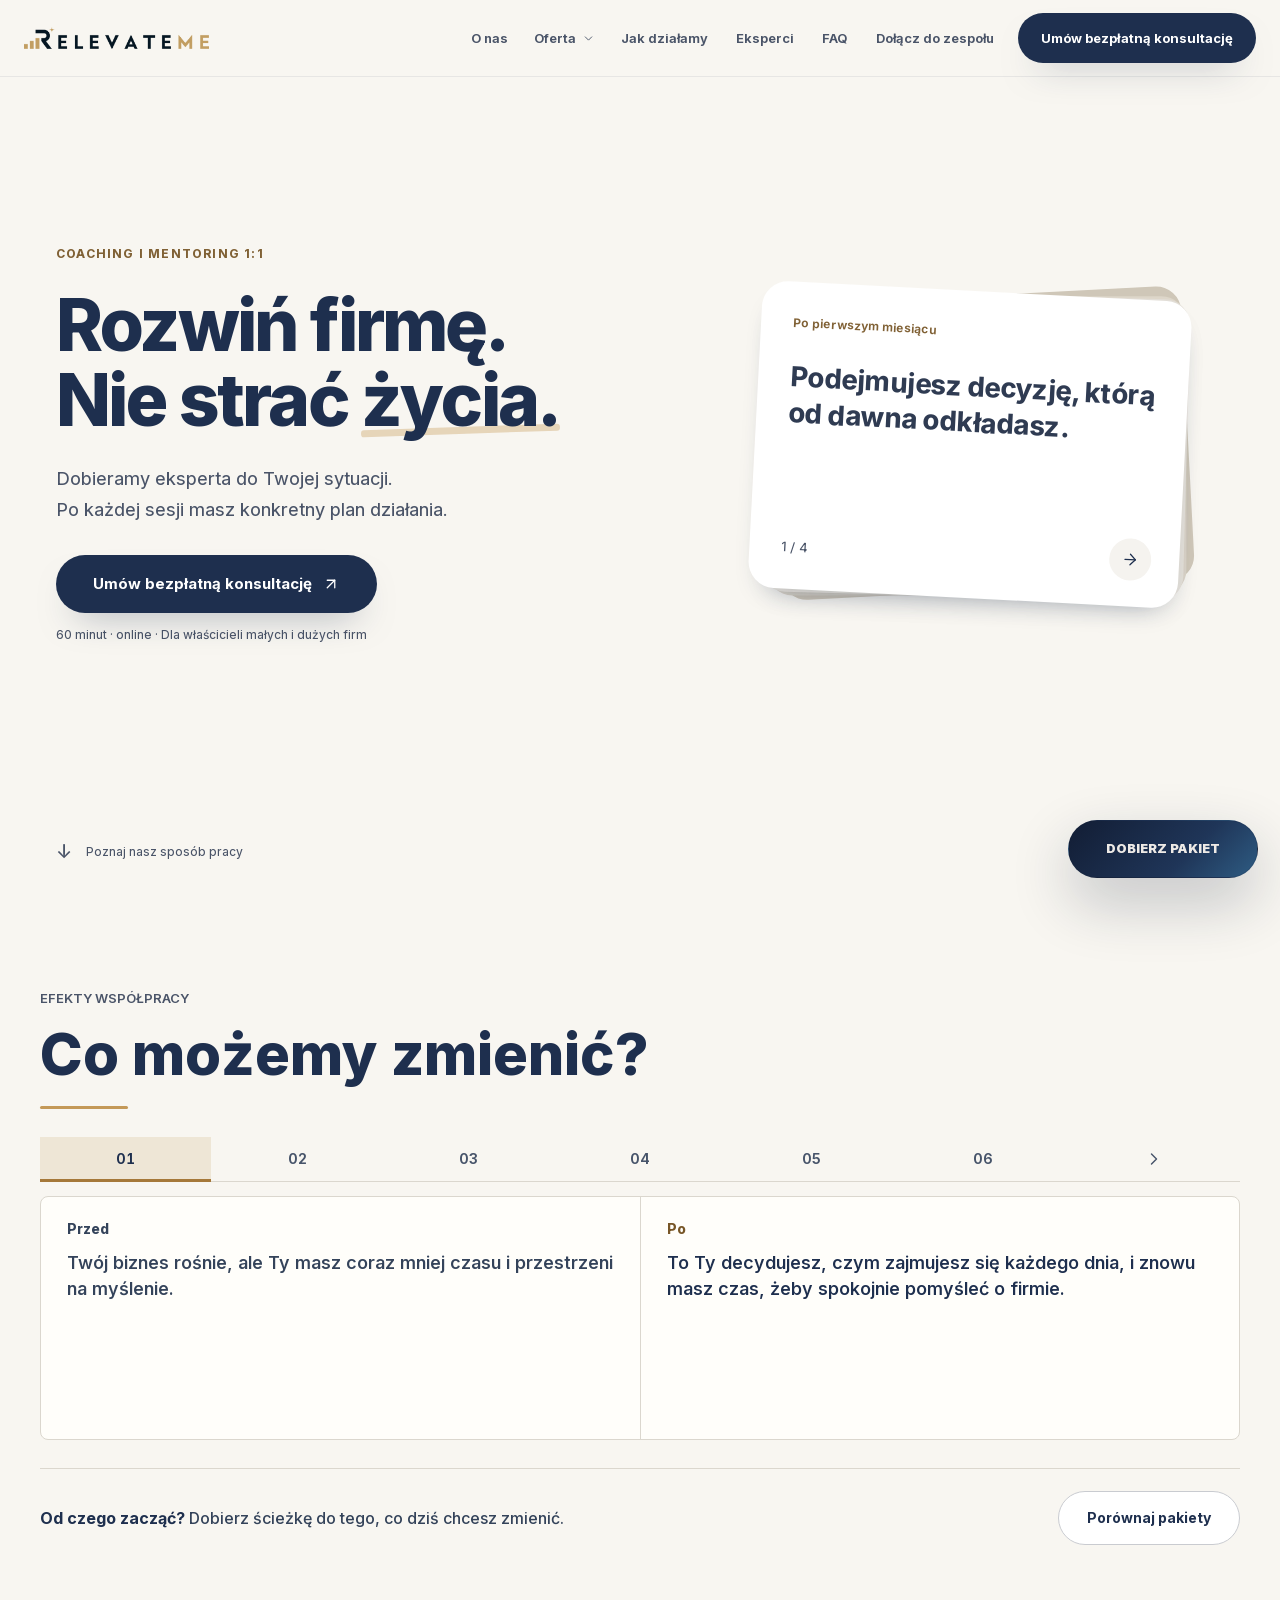
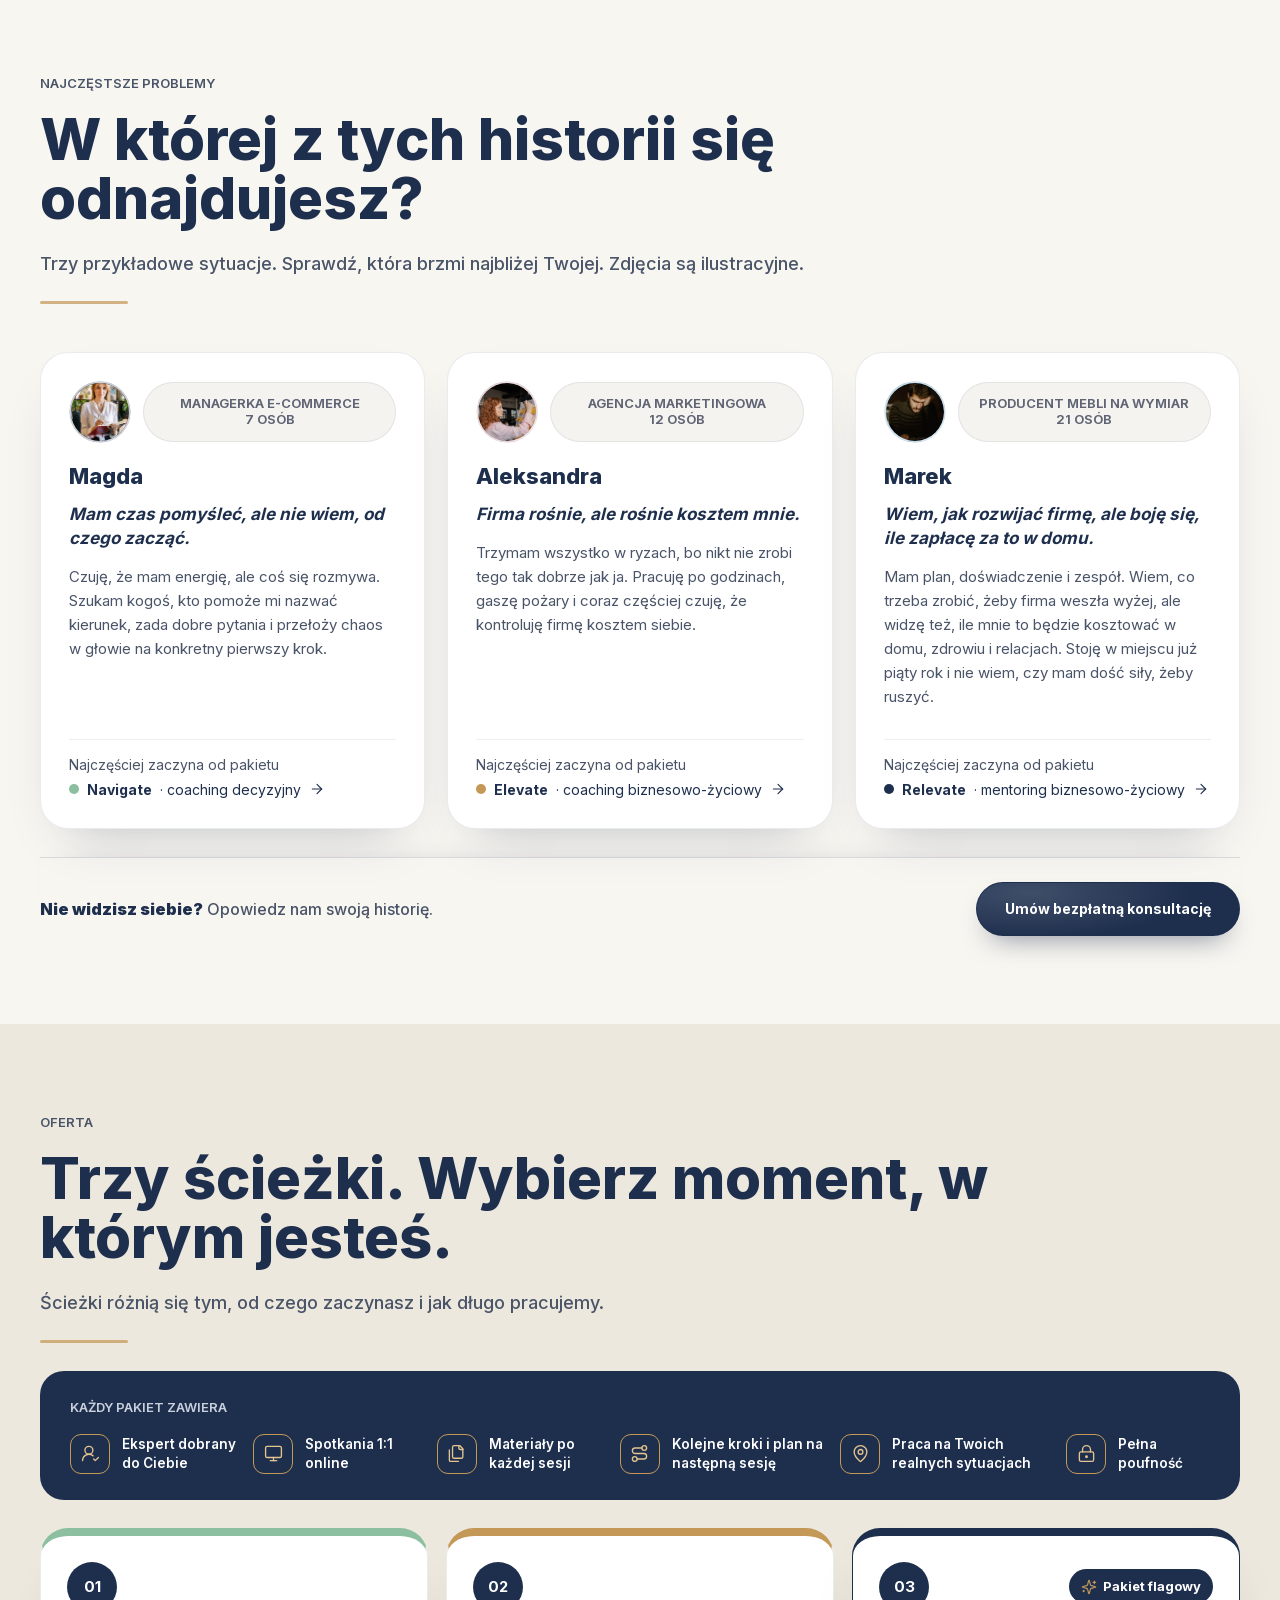
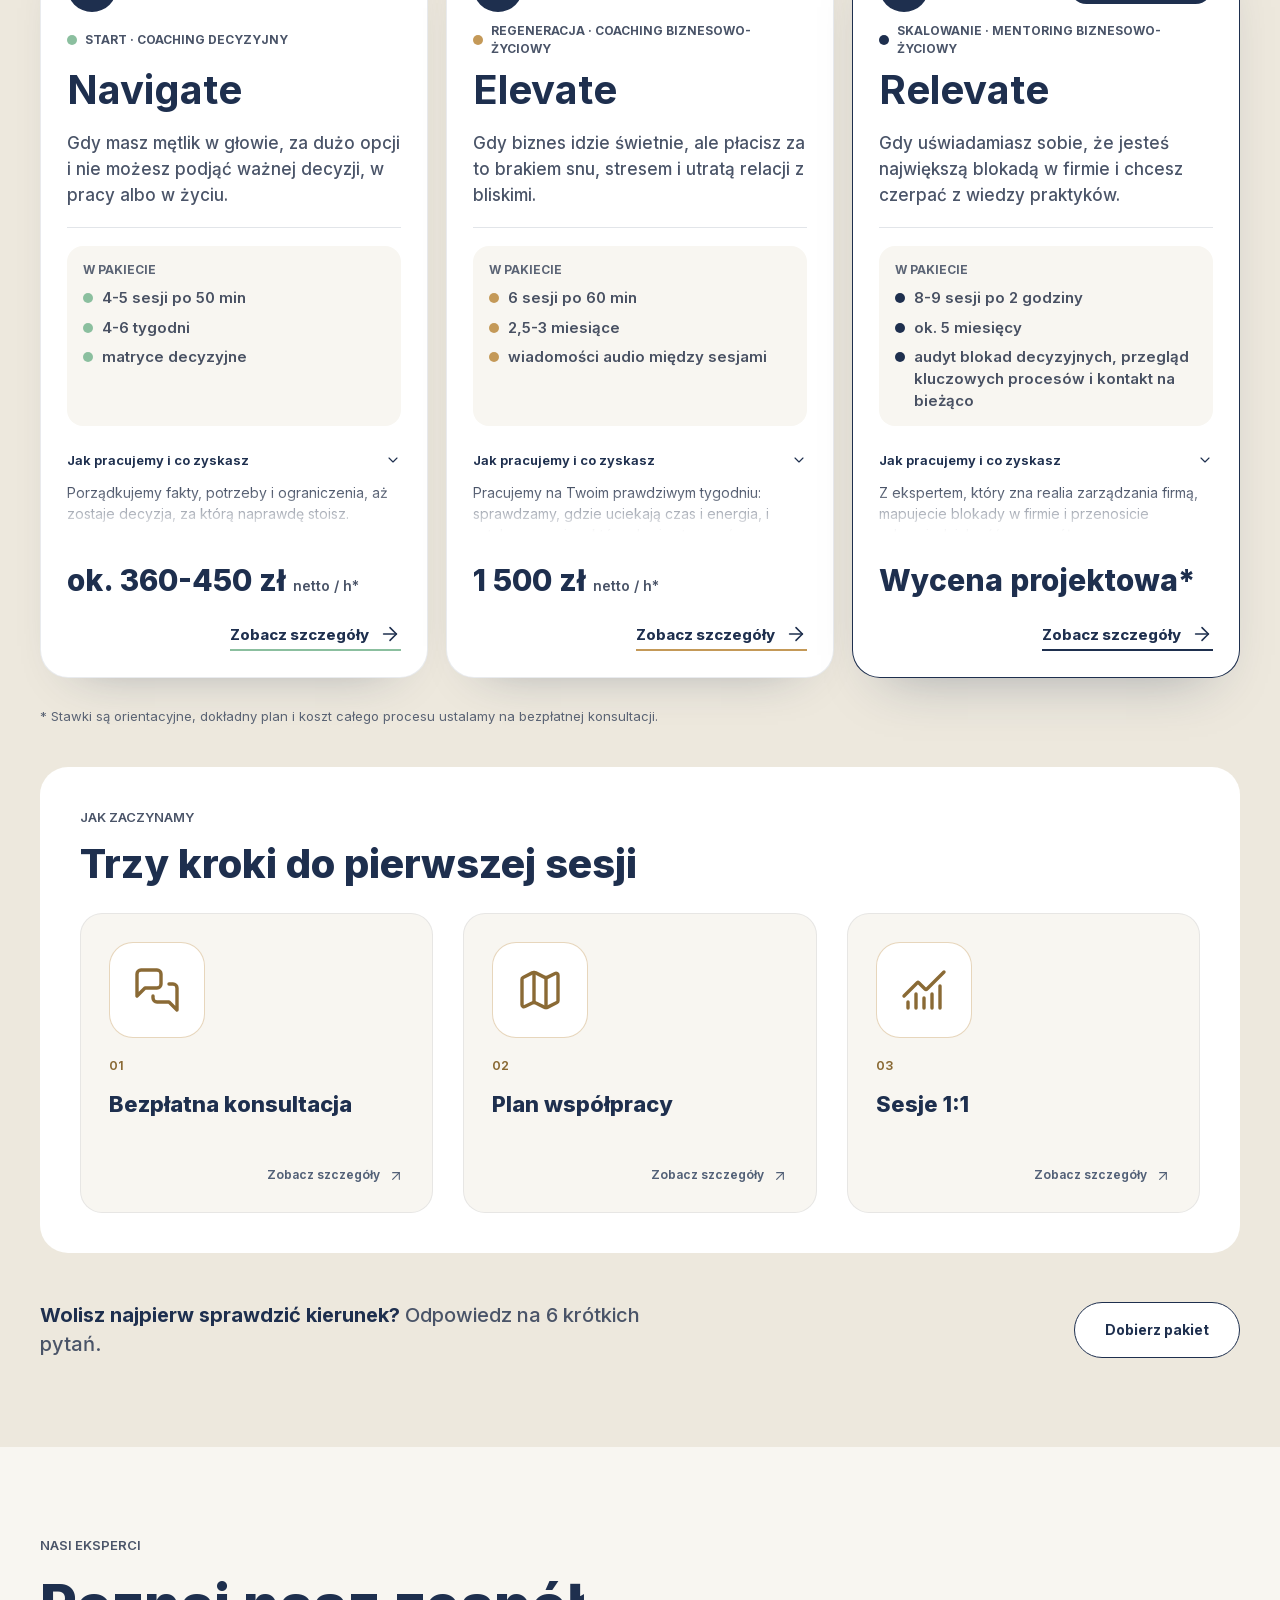
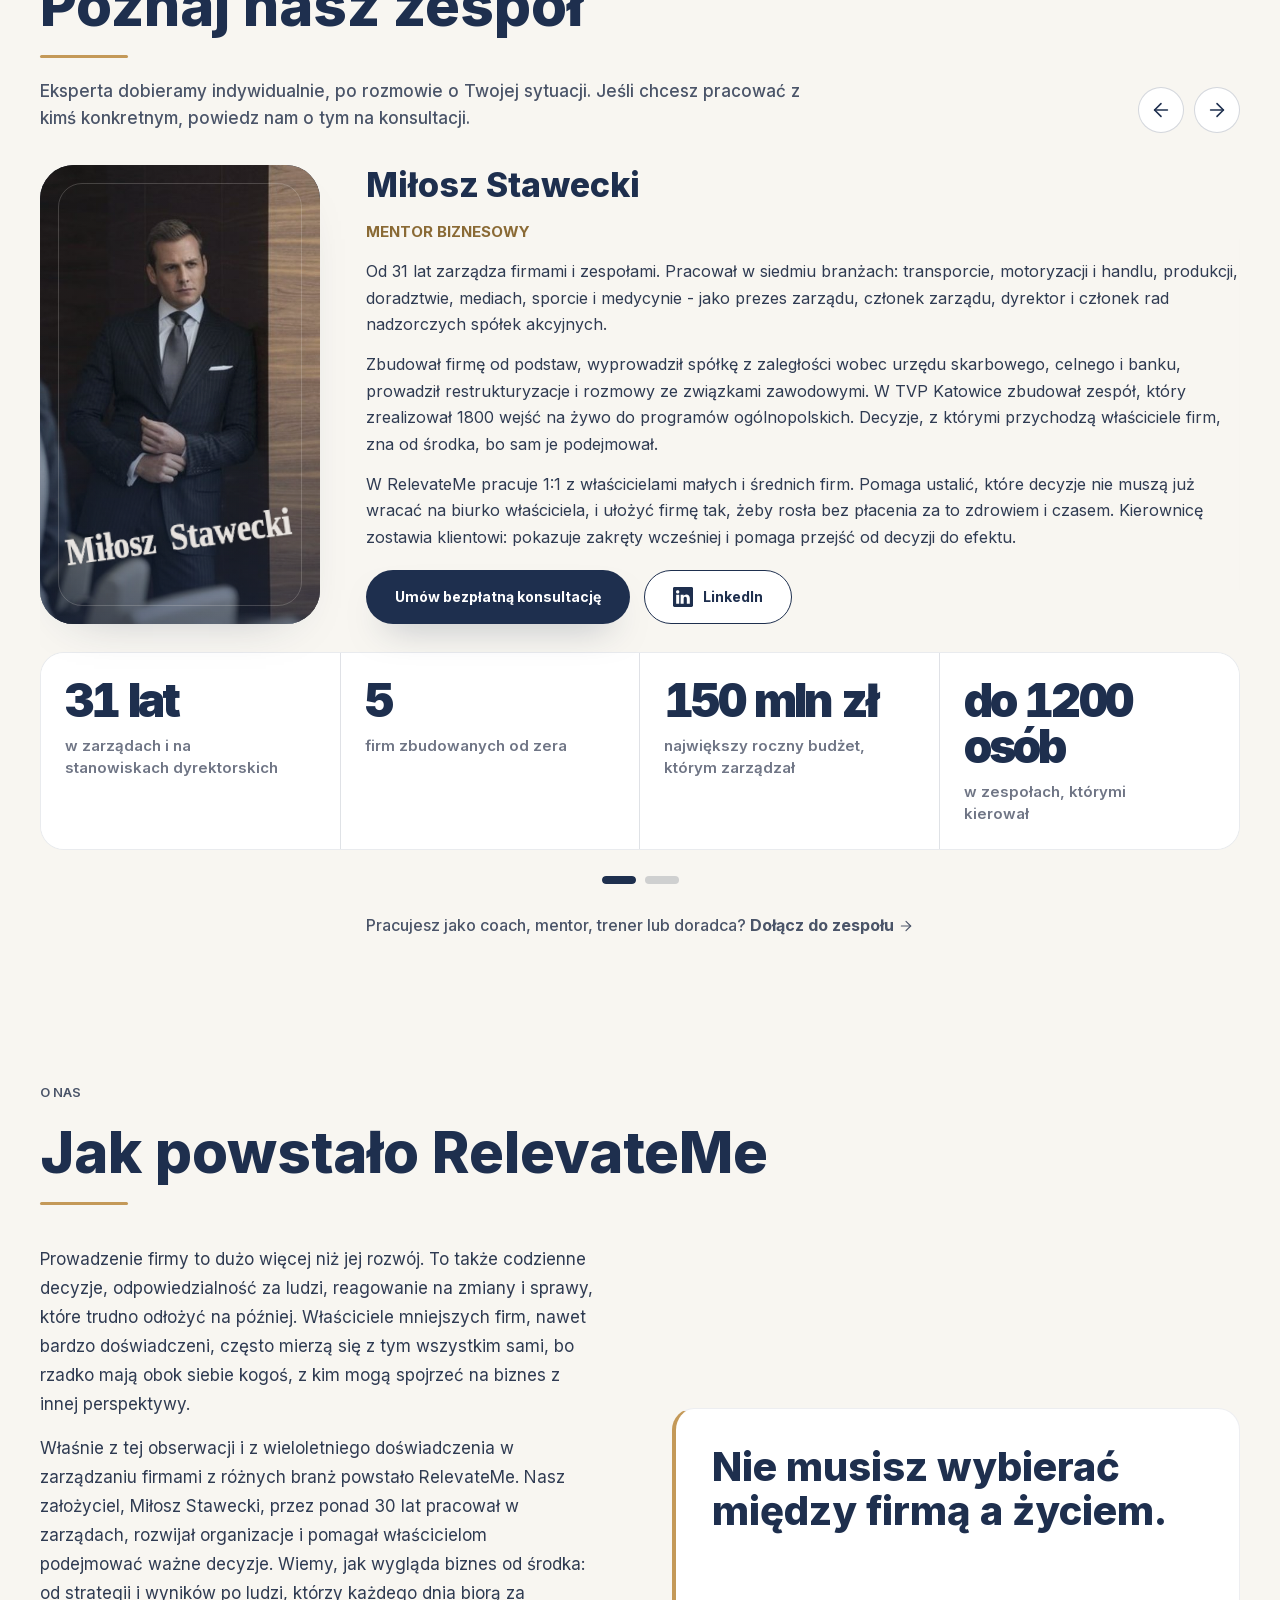
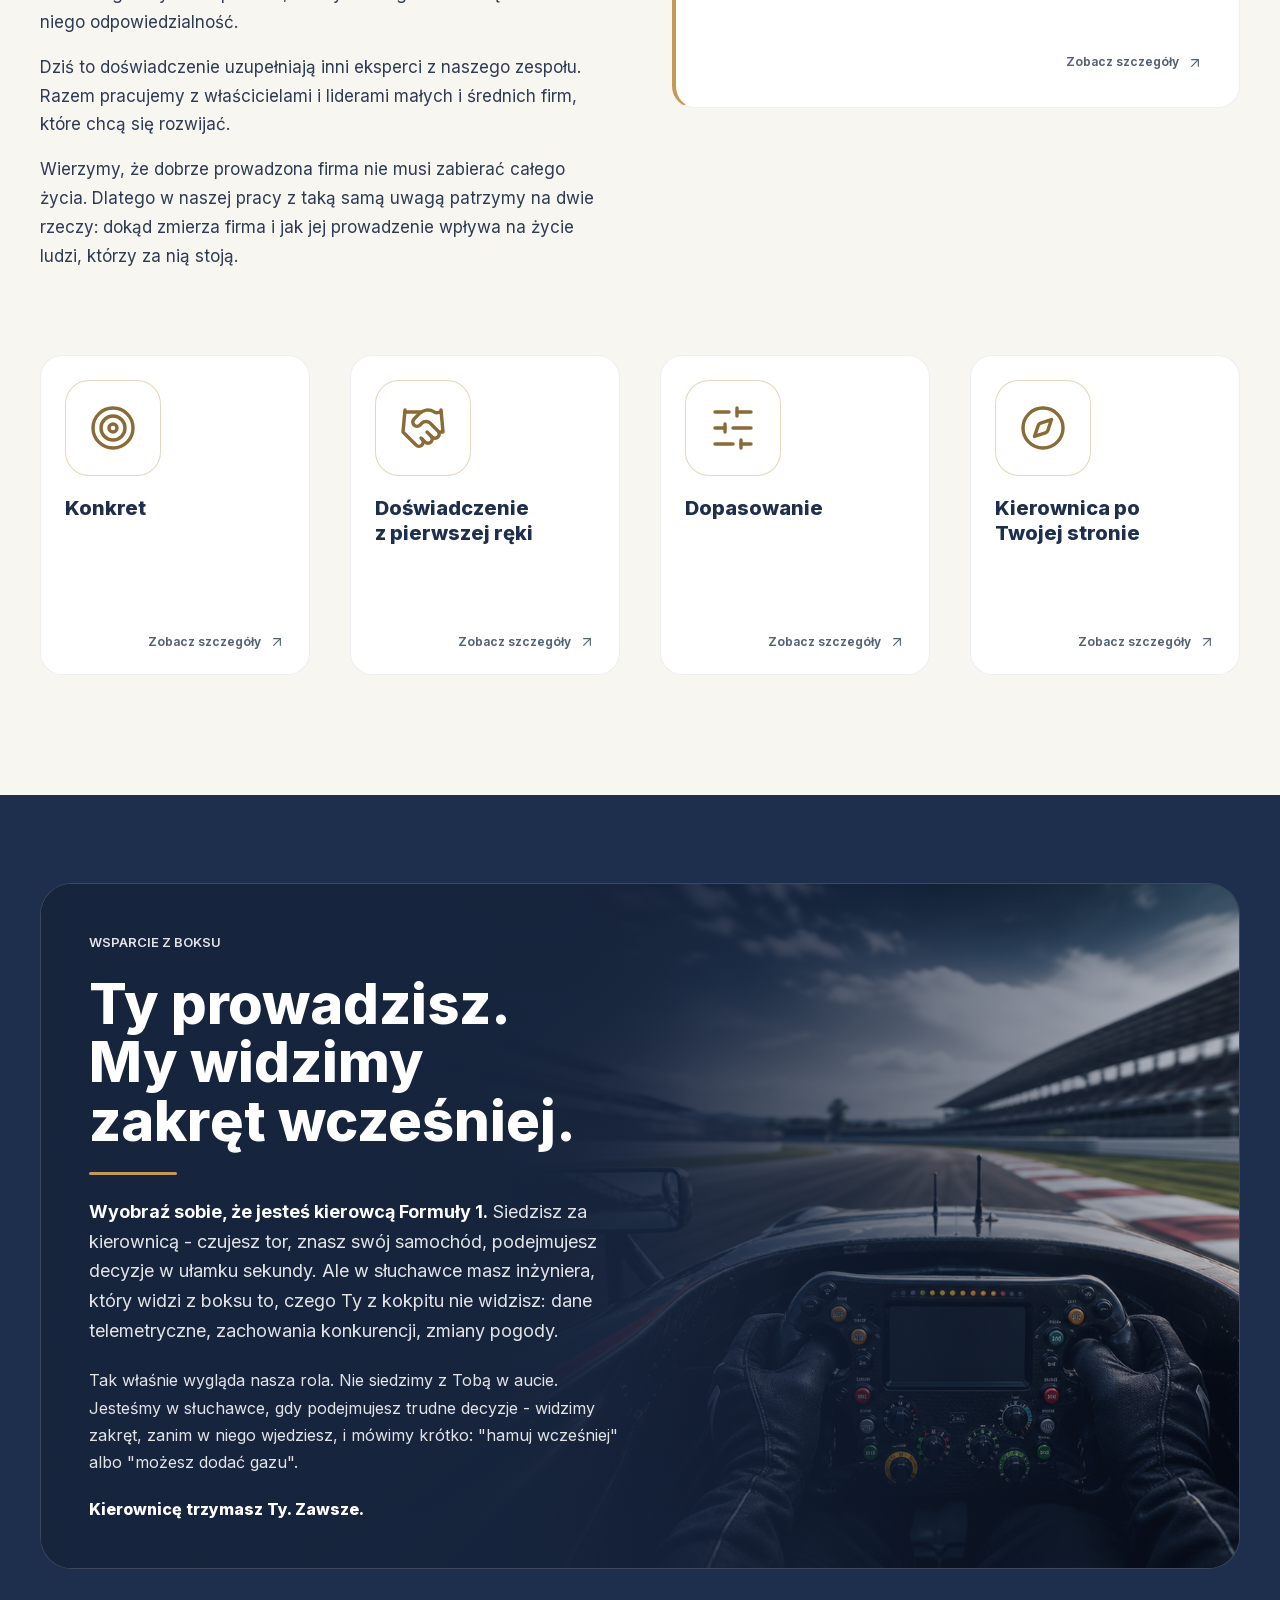
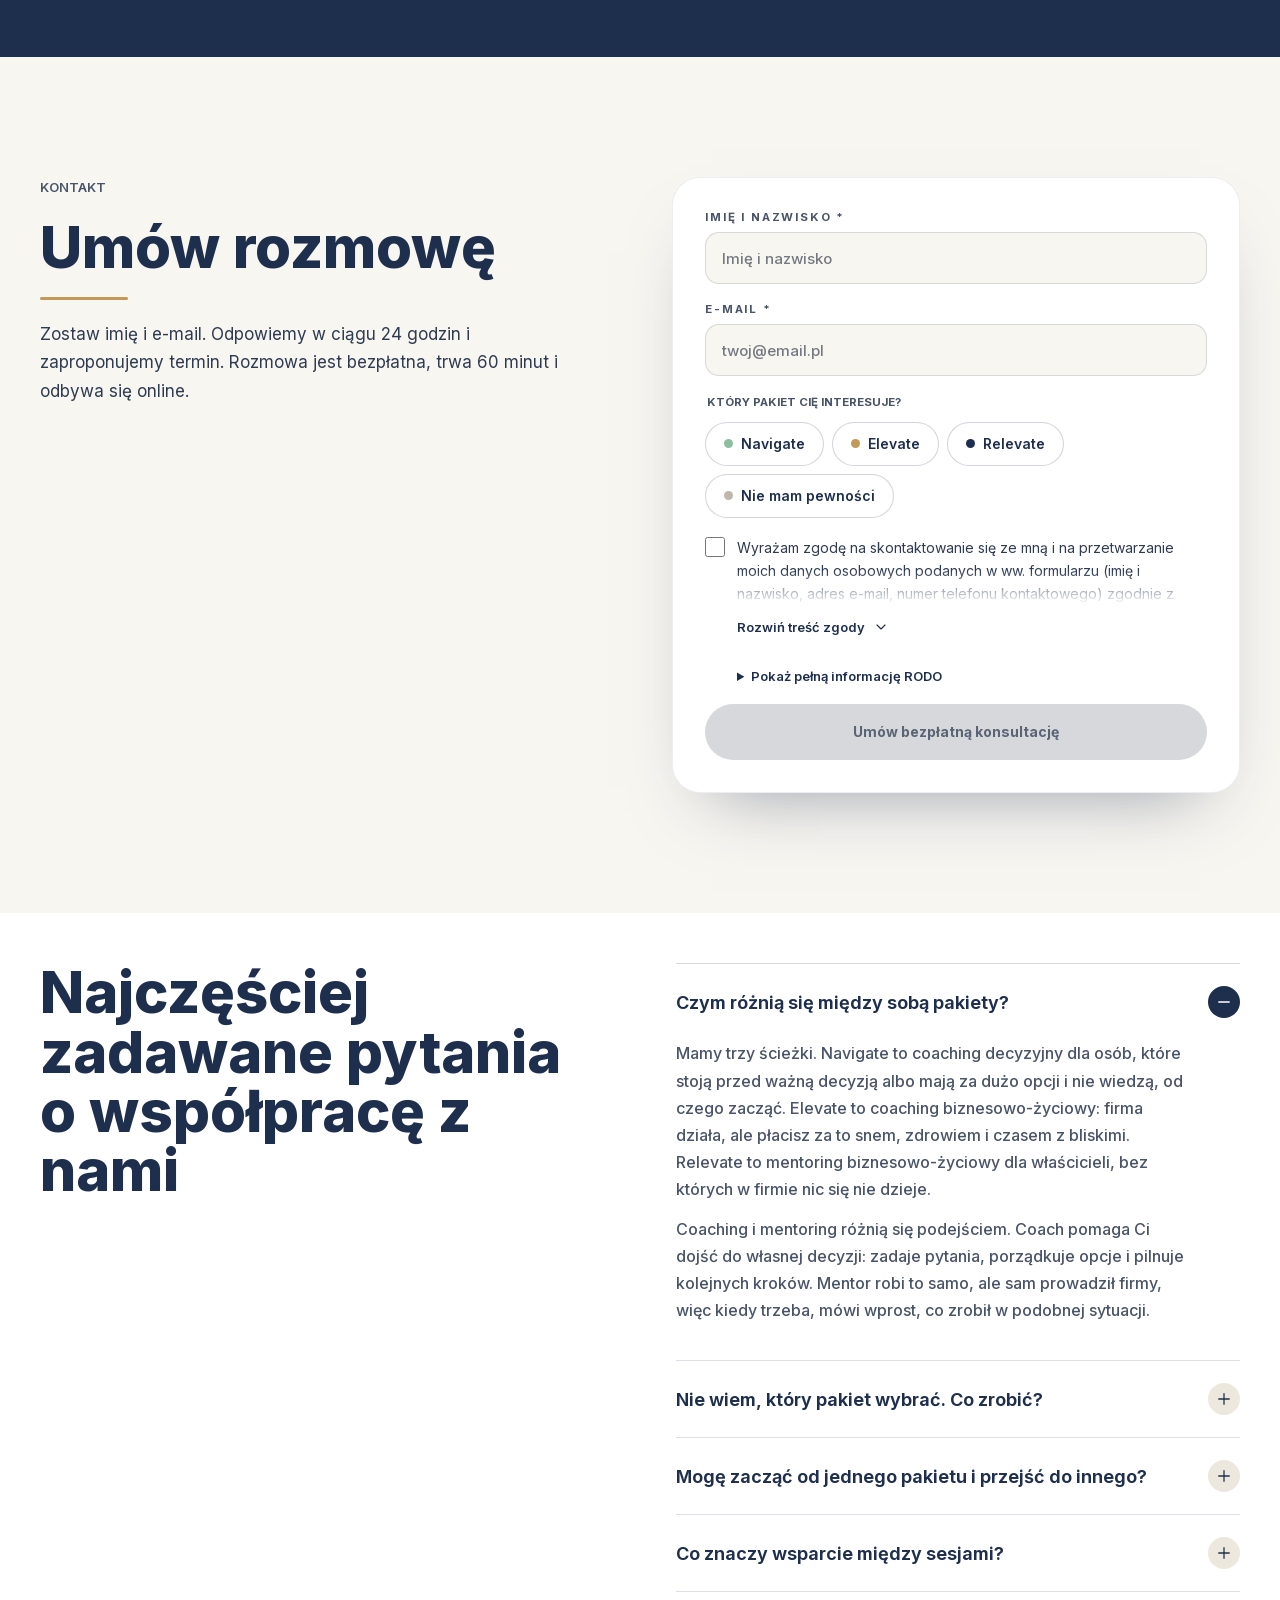
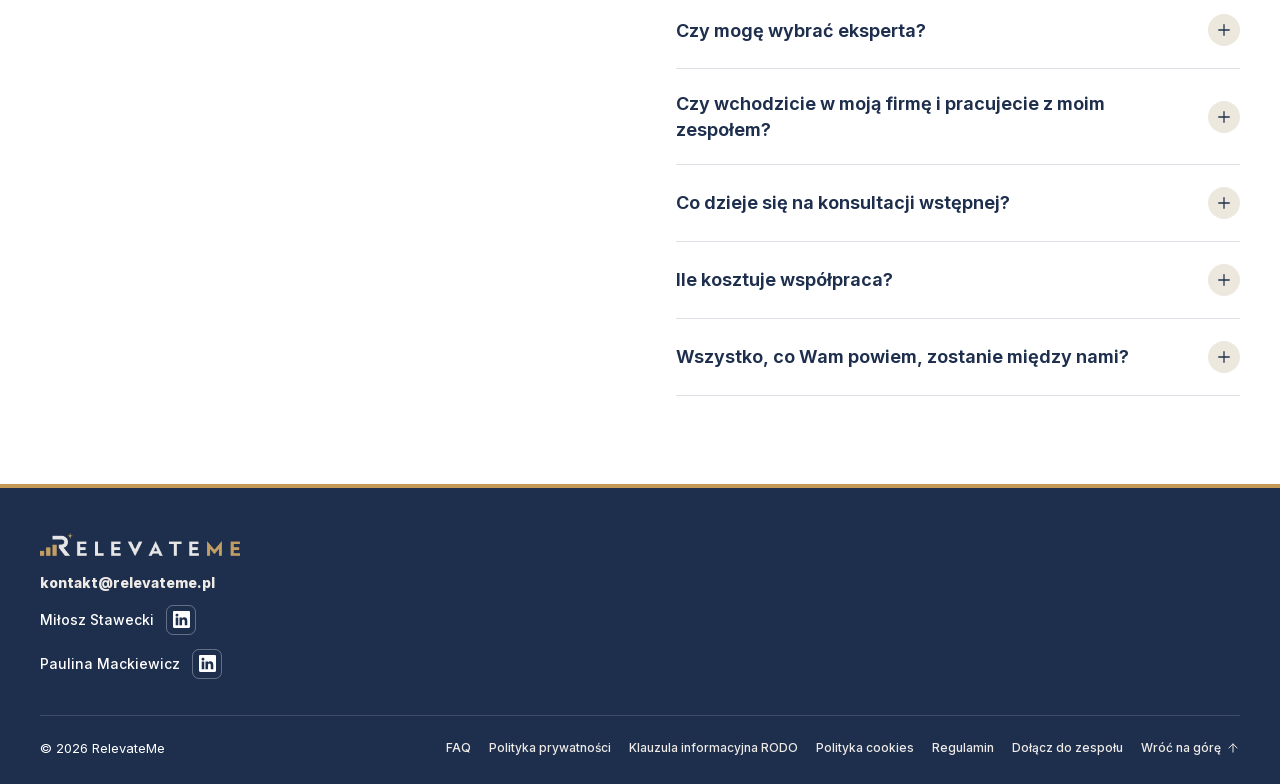
==== commit 53f22218: "Collapse long form consent behind a preview" ====
--- a/coaching/index.html
+++ b/coaching/index.html
@@ -33,7 +33,7 @@
   <link rel="stylesheet" href="styles.css?v=paulina-20261106-v2" />
   <link rel="stylesheet" href="redesign.css?v=hero-scroll-about-v2" />
   <link rel="stylesheet" href="analytics.css?v=posthog-v2" />
-  <link rel="stylesheet" href="legal.css?v=legal-20261125-v1" />
+  <link rel="stylesheet" href="legal.css?v=consent-preview-v1" />
 </head>
 
 <body class="redesign">
@@ -438,7 +438,7 @@
   <script src="legal-content.js?v=legal-20261125-v1"></script>
   <script src="redesign-content.js?v=legal-20261125-v1"></script>
   <script src="lucide.min.js"></script>
-  <script src="redesign.js?v=legal-20261125-v1"></script>
-  <script src="script.js?v=legal-20261125-v1"></script>
+  <script src="redesign.js?v=consent-preview-v1"></script>
+  <script src="script.js?v=consent-preview-v1"></script>
 </body>
 </html>
--- a/coaching/legal.css
+++ b/coaching/legal.css
@@ -22,6 +22,11 @@
 .redesign .consentDetails>.legalDocument{padding:12px 0 0}
 .redesign .consentDetails .legalLinks{padding:12px 0;font-size:13px}
 .redesign .contactConsent span,.redesign .modalConsent span{min-width:0;font-size:14px;line-height:1.65;font-weight:400;overflow-wrap:anywhere}
+.consentPreview:has(>.consentPreview__toggle[aria-expanded=false]) :is(.contactConsent,.modalConsent)>span{max-block-size:3lh;overflow:hidden;mask-image:linear-gradient(#000 50%,transparent)}
+.consentPreview__toggle{display:inline-flex;align-items:center;gap:8px;min-height:44px;margin:0 0 0 32px;padding:0;border:0;background:none;color:#1e2f4e;font:600 13px/1.4 Inter,system-ui,sans-serif;text-align:left;cursor:pointer}
+.consentPreview__toggle:hover>span{text-decoration:underline;text-underline-offset:3px}
+.redesign .consentPreview__toggle svg.lucide{width:16px;height:16px}
+.consentPreview__toggle[aria-expanded=true] svg{transform:rotate(180deg)}
 .redesign .footer__links{flex-wrap:wrap}
 .legalFooter{max-width:1200px;margin:auto;padding:24px;border-top:1px solid #1e2f4e20}
 .legalFooter>a{display:inline-block;margin-top:24px;font-size:14px}
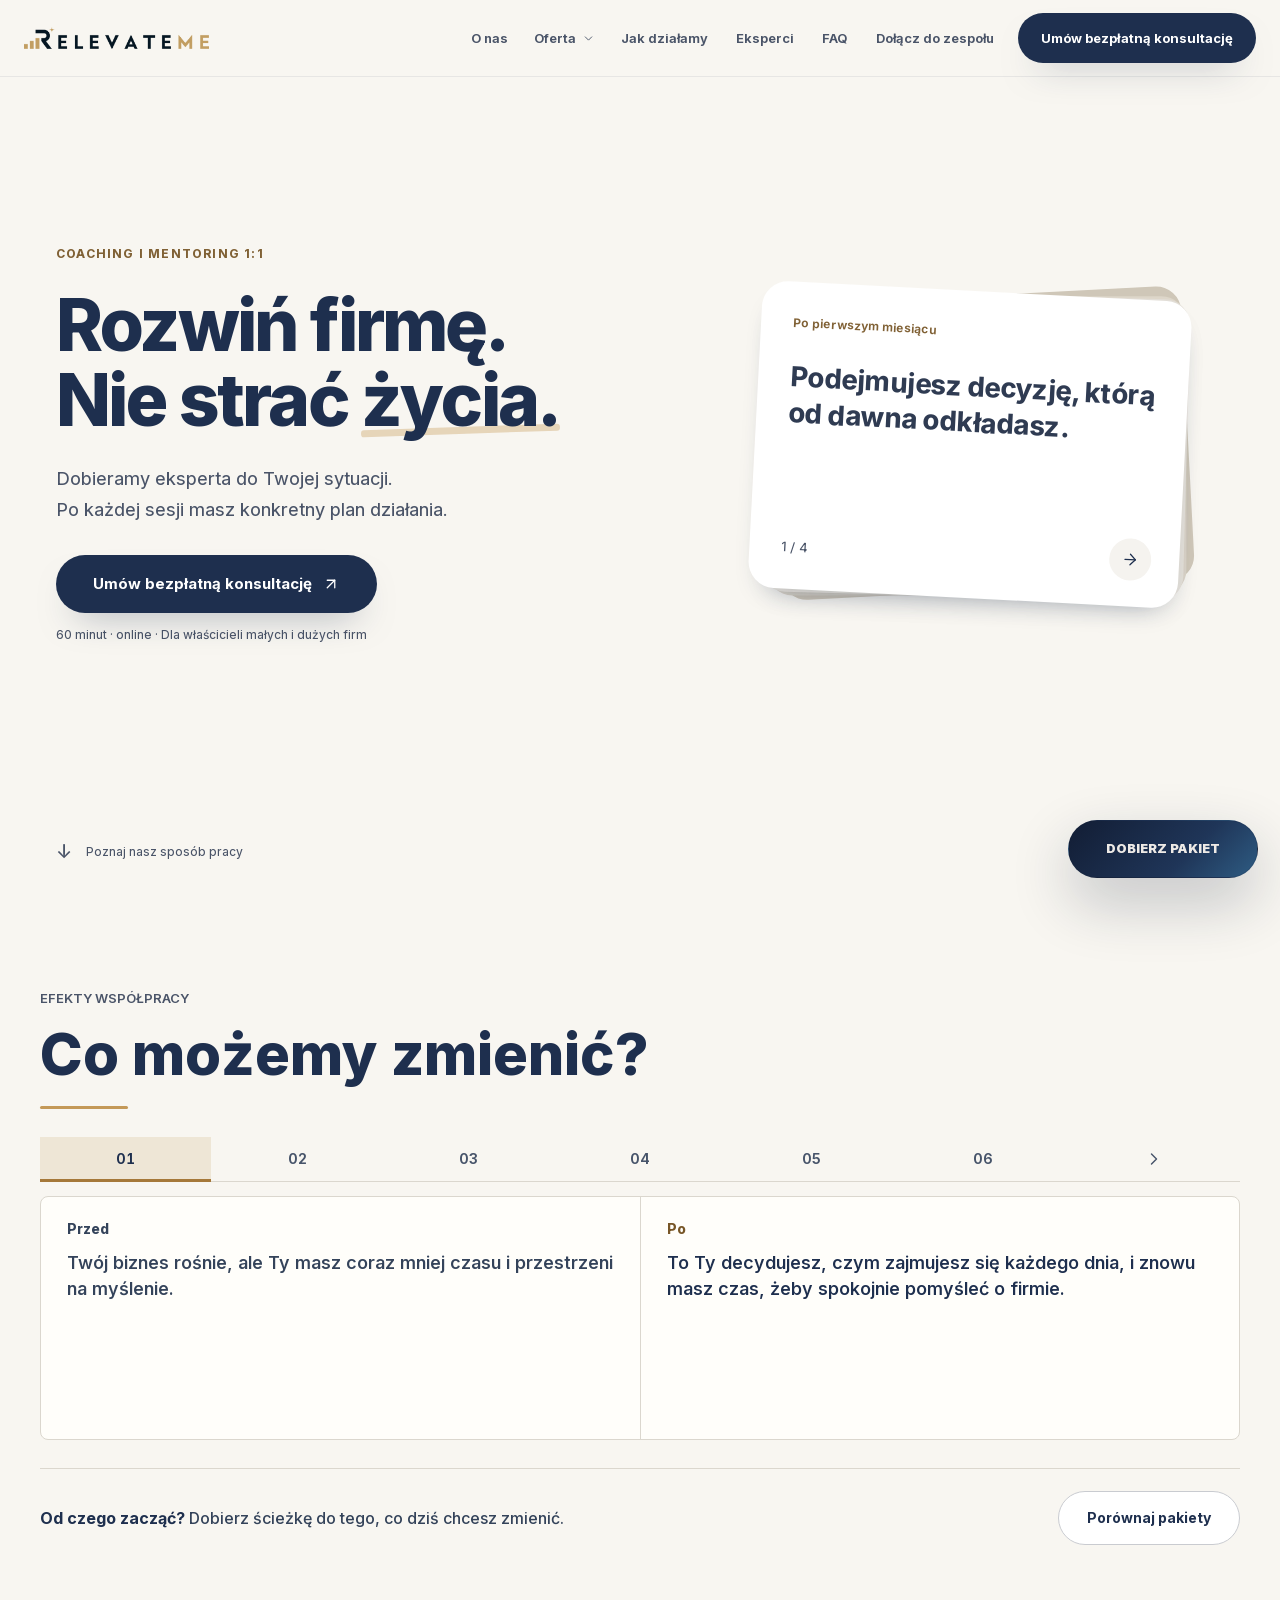
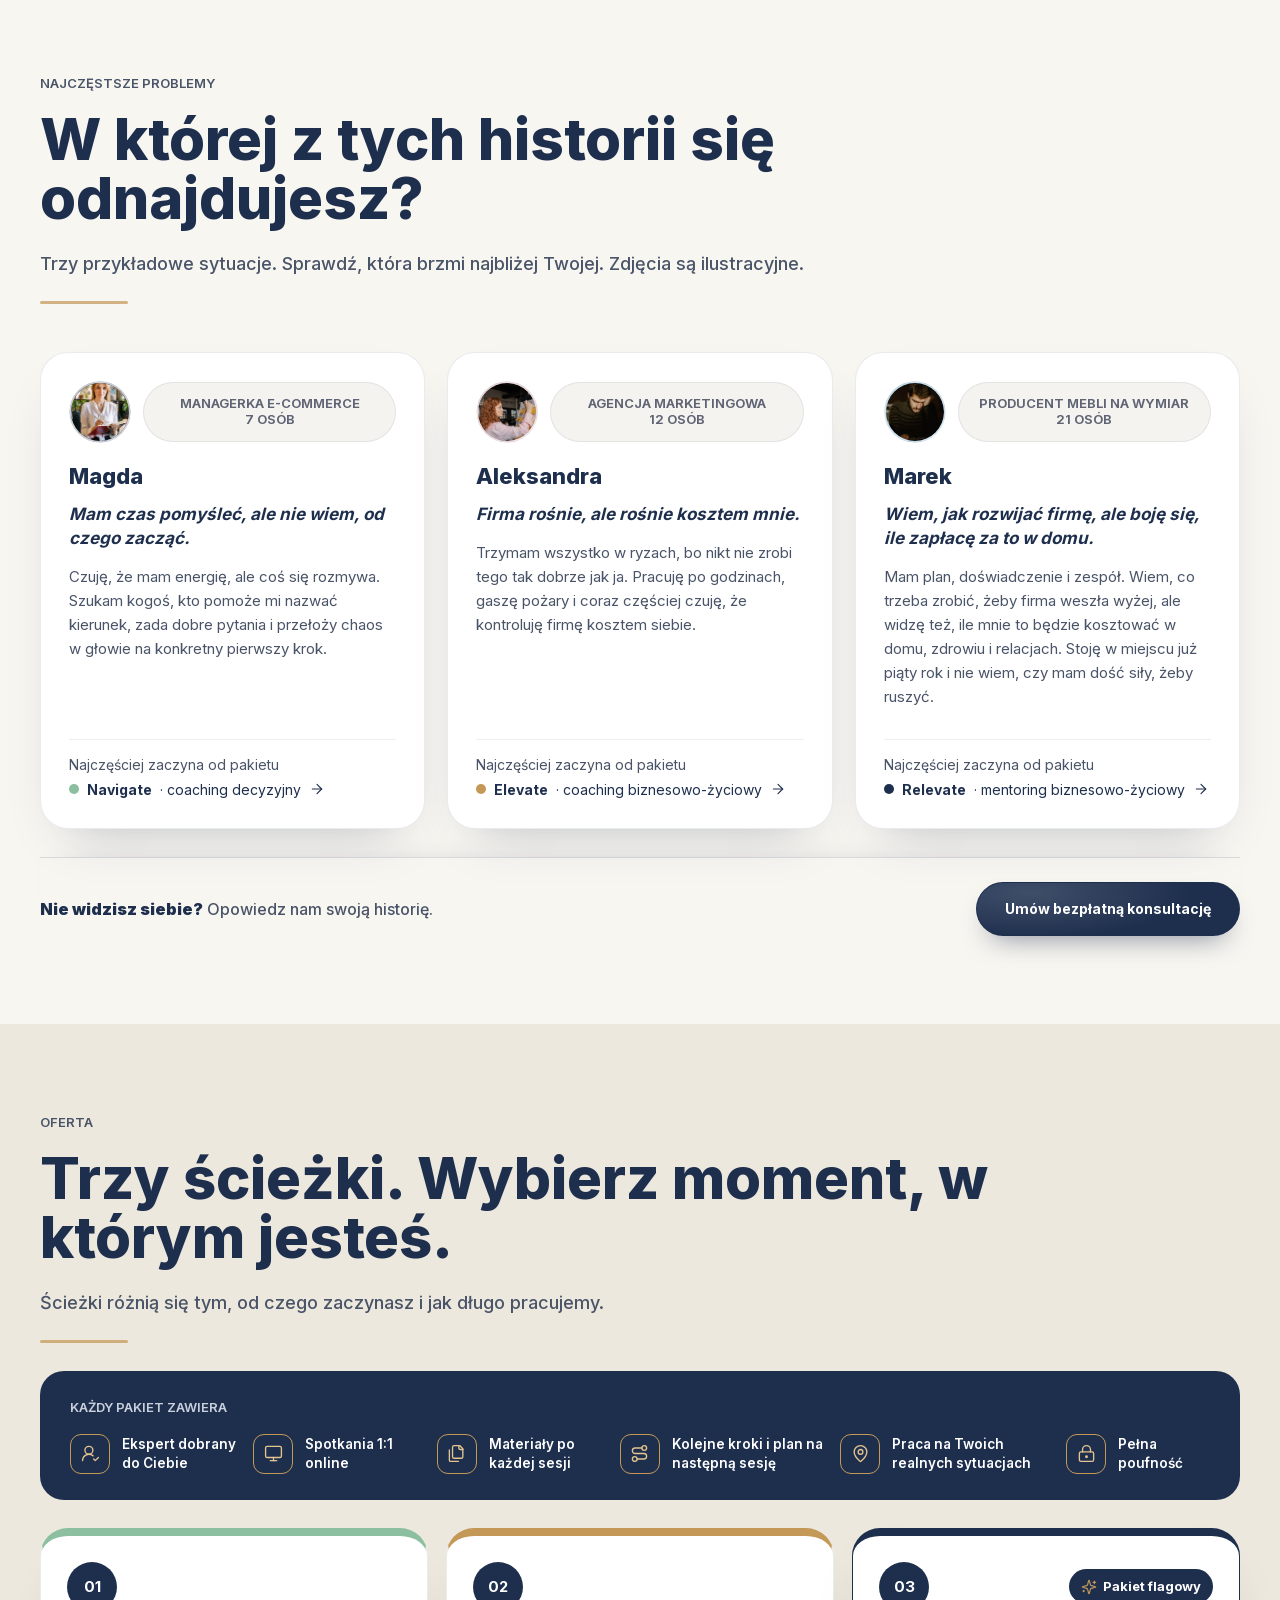
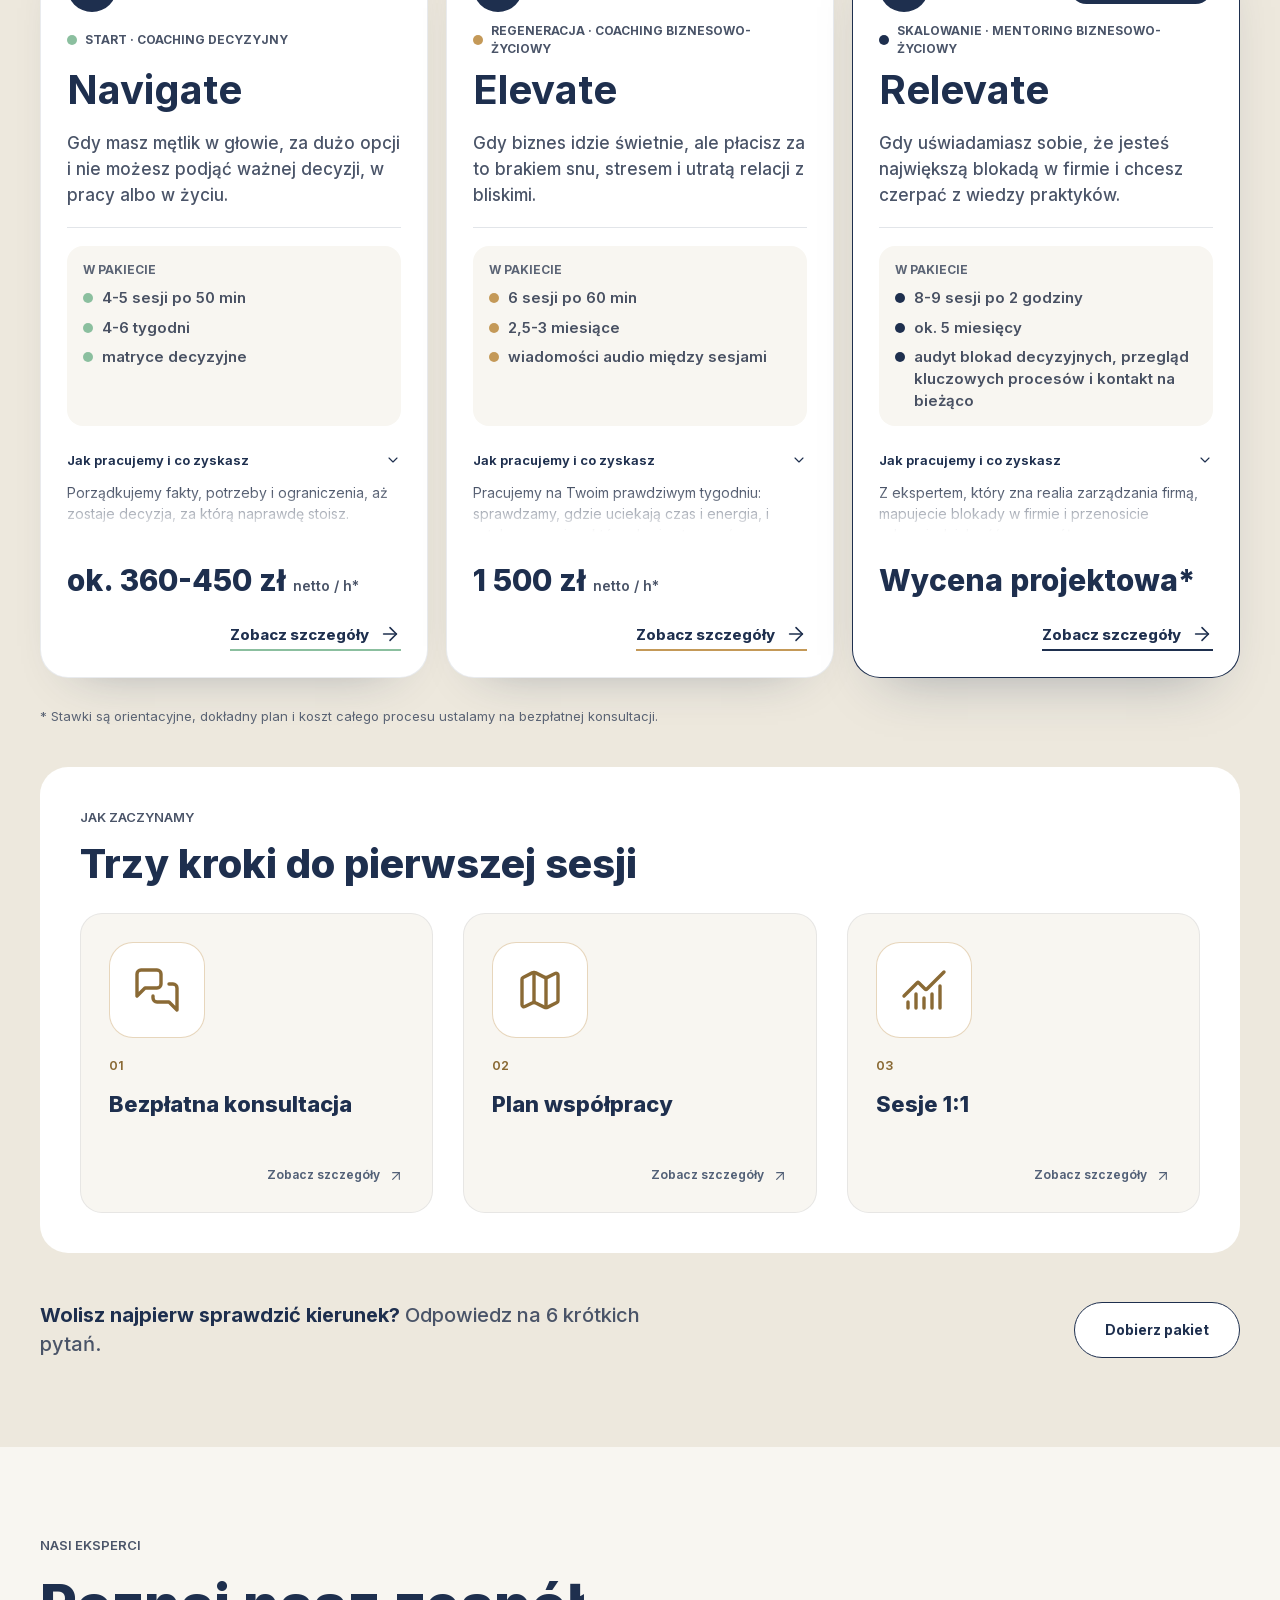
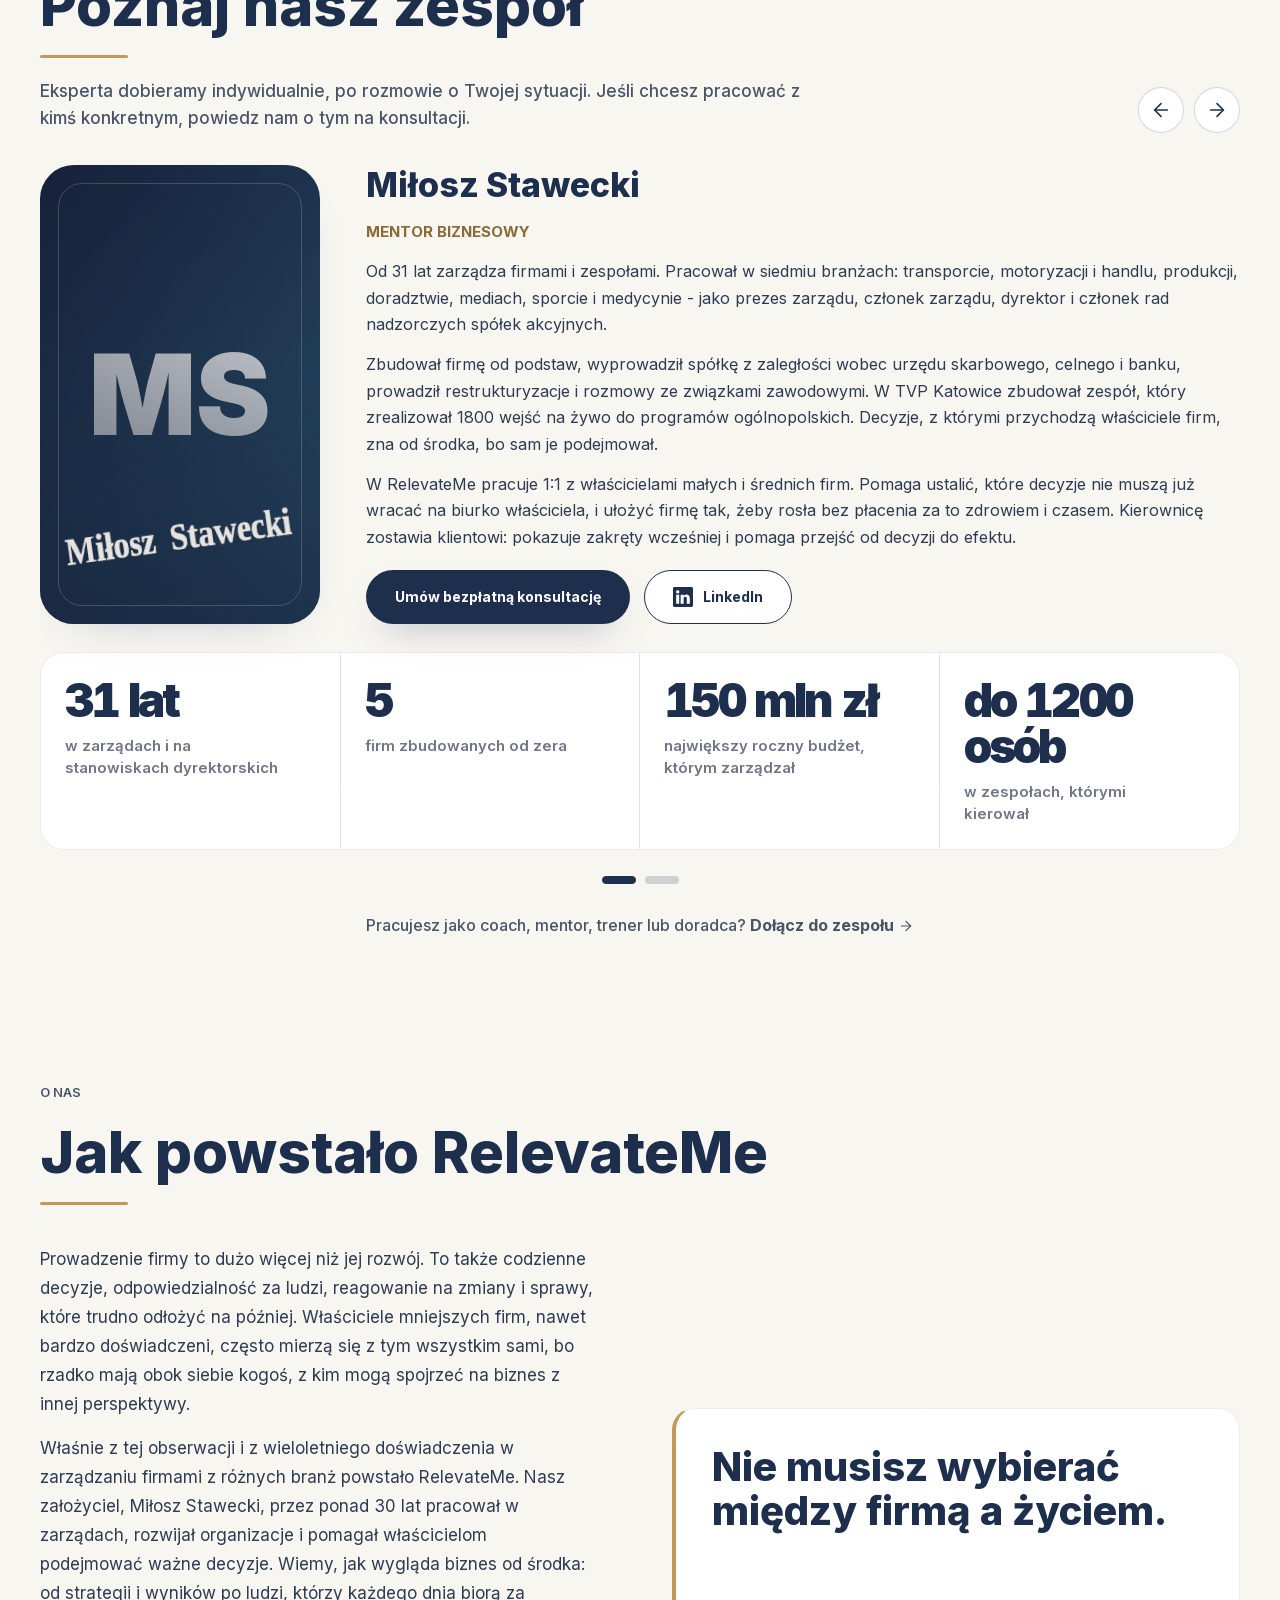
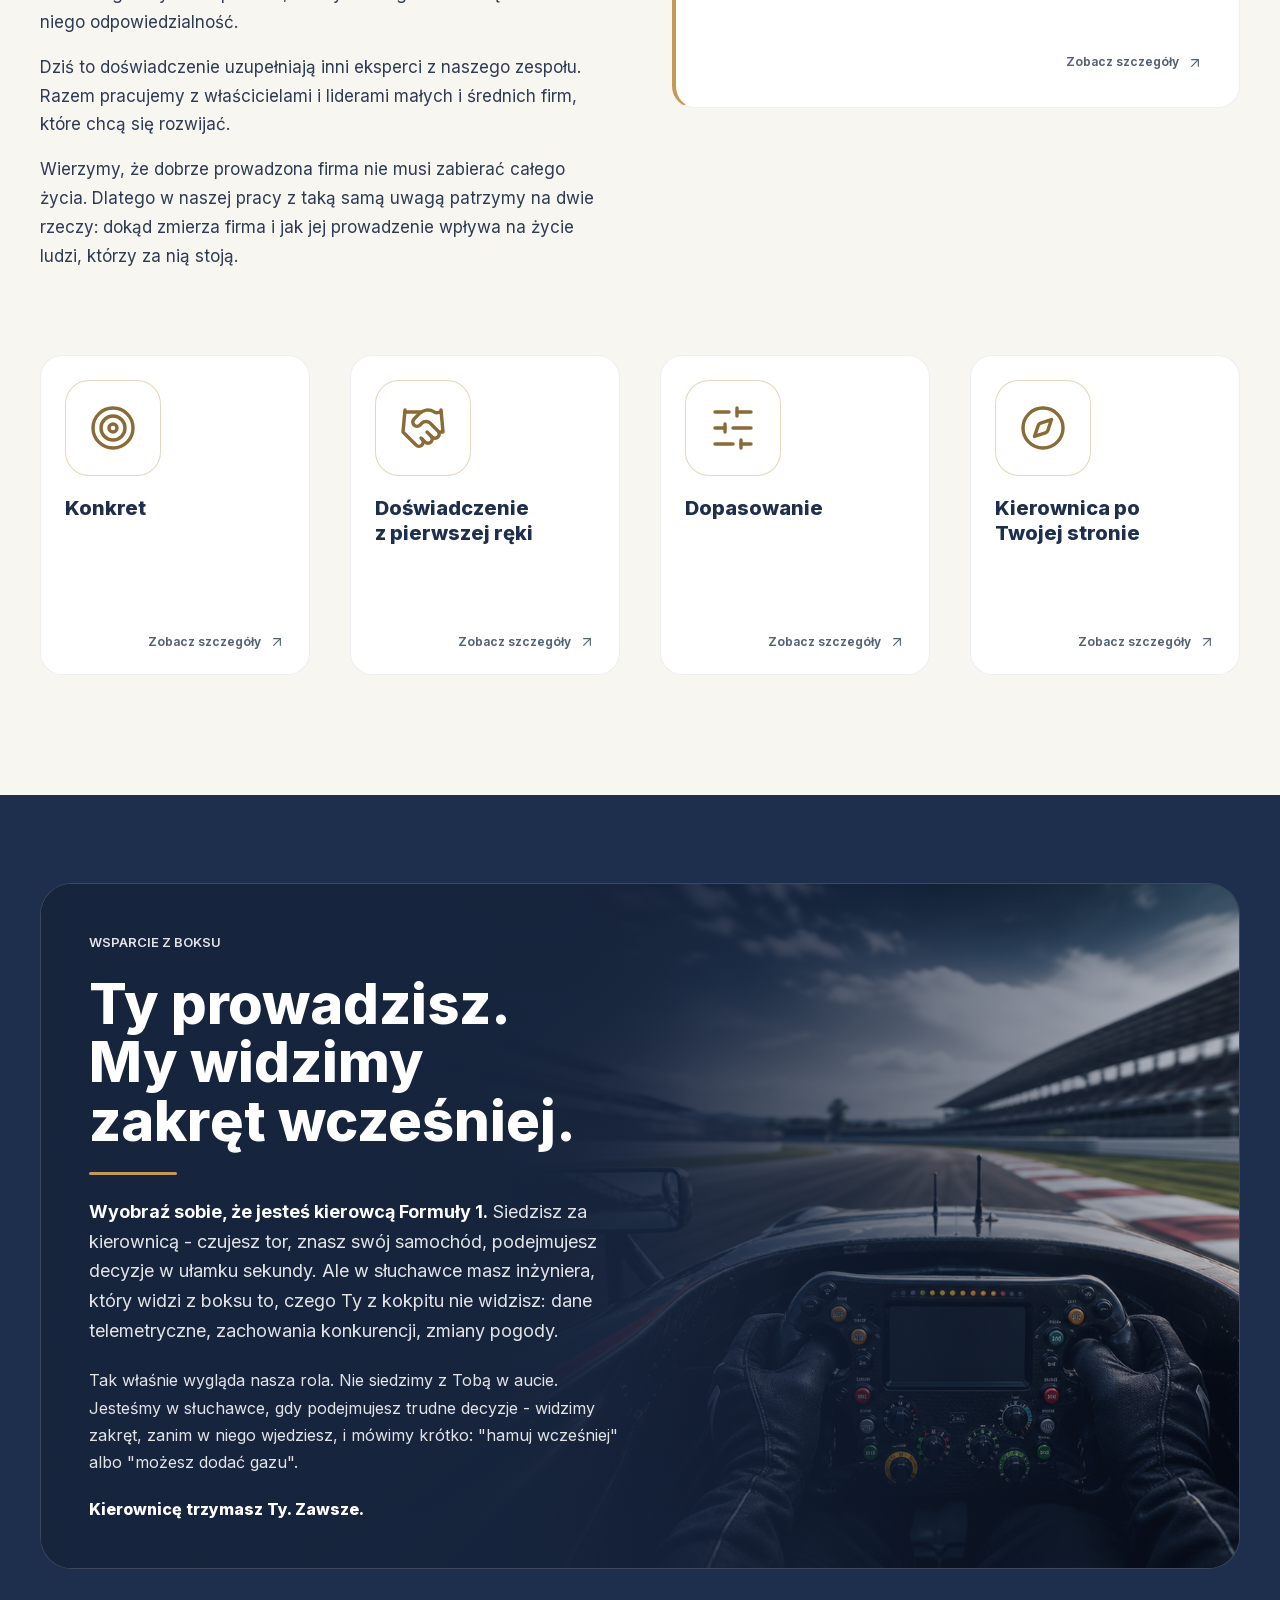
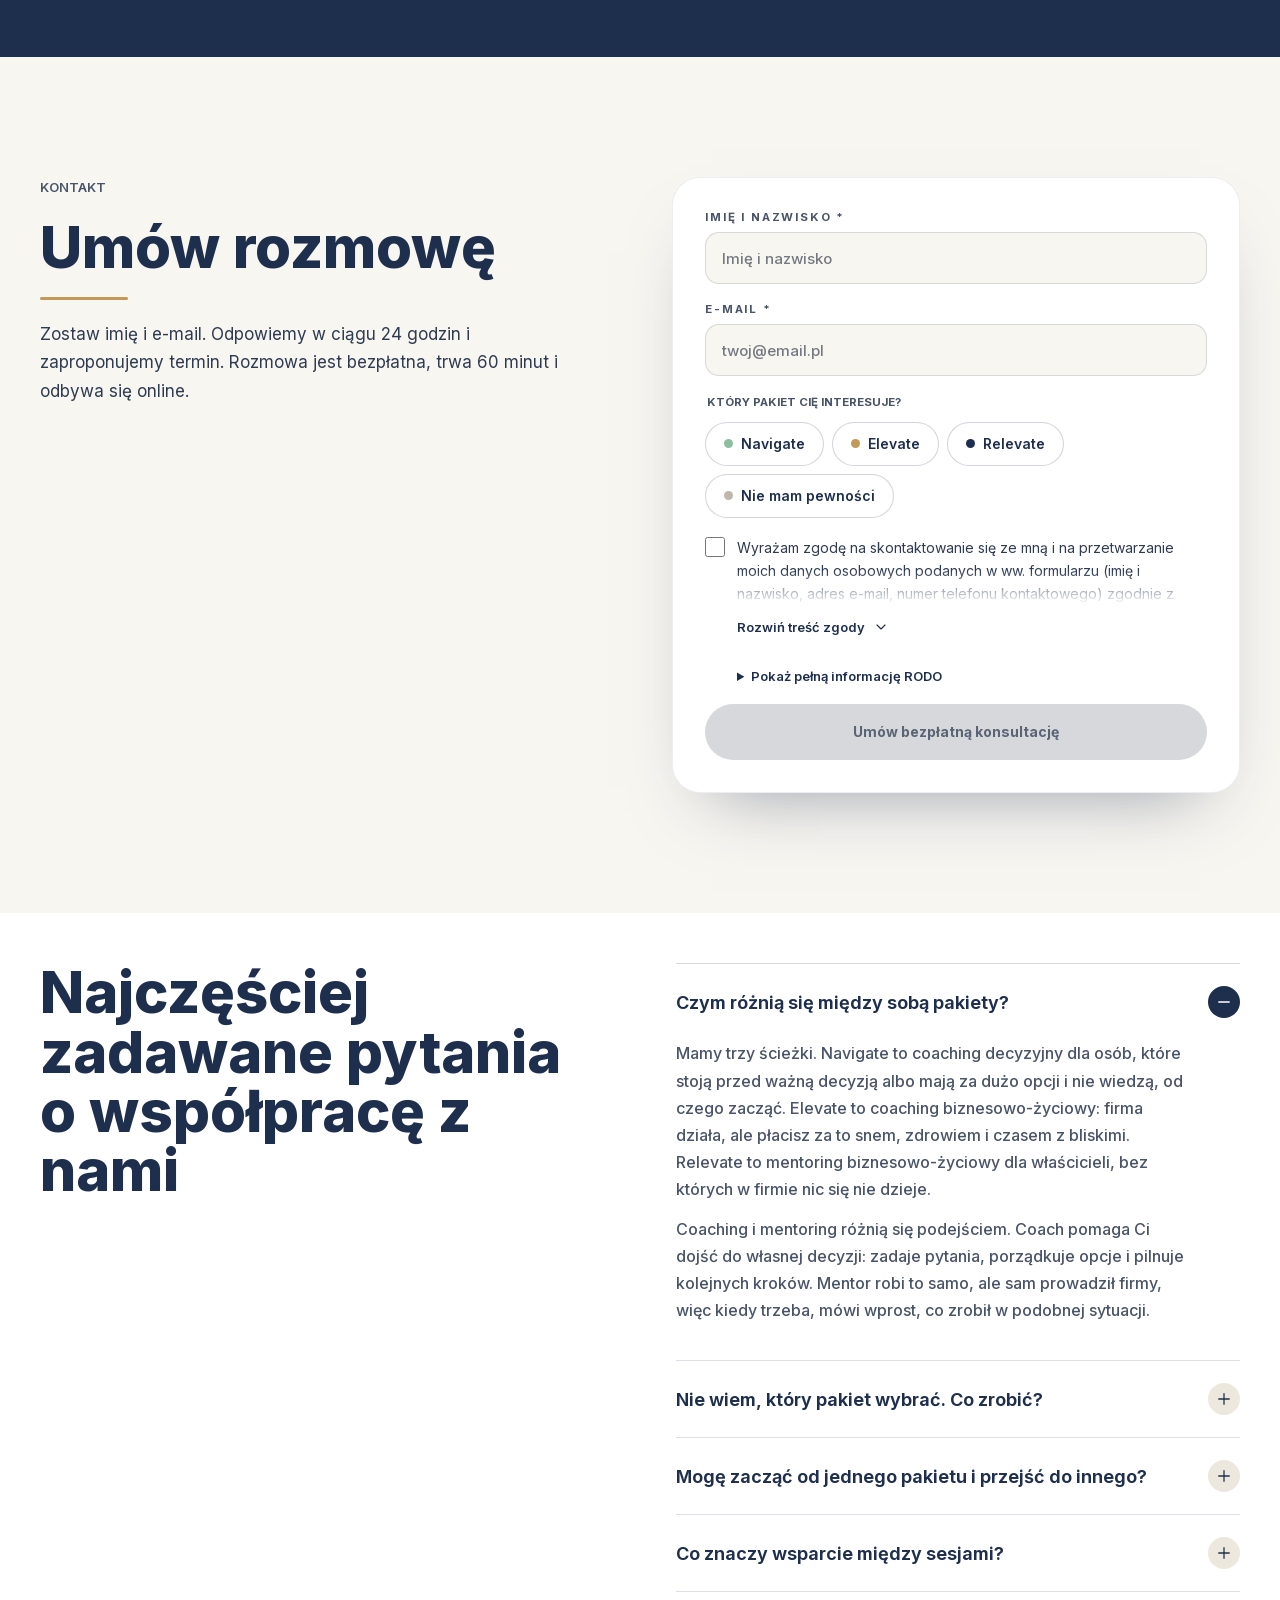
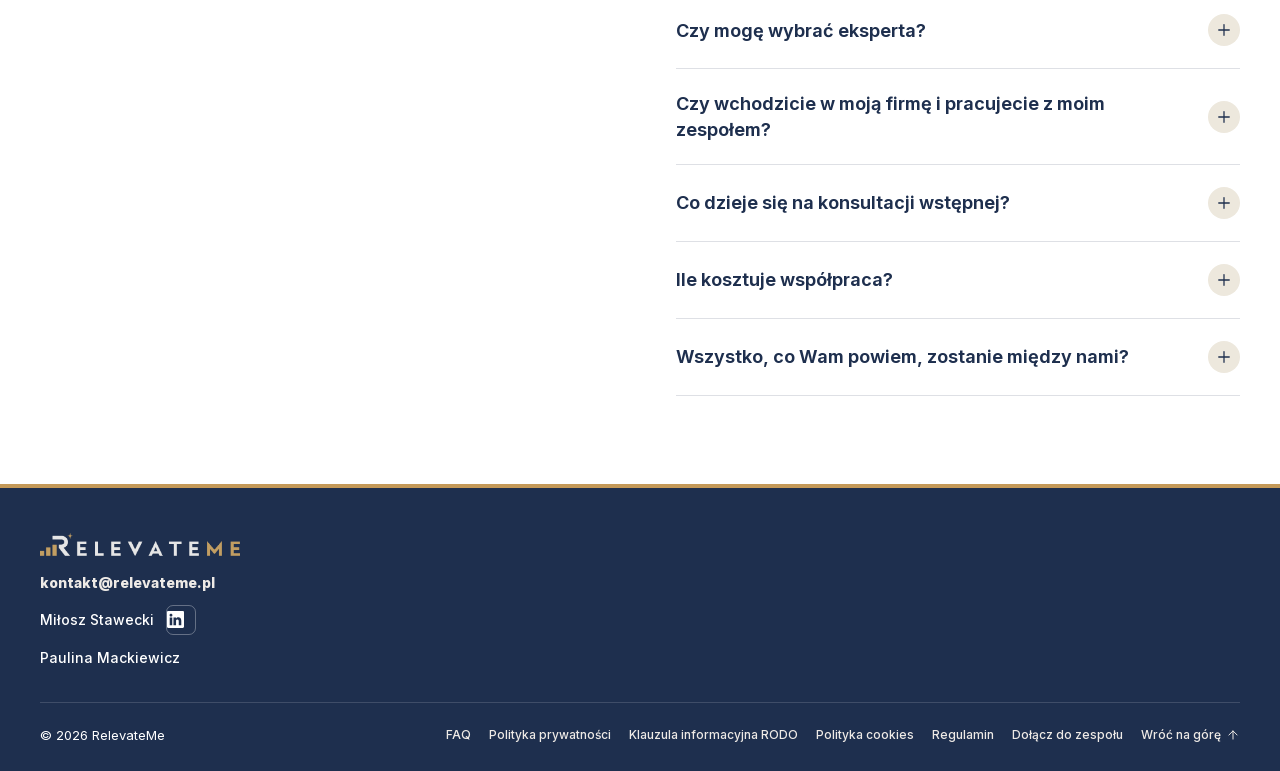
==== commit 4d9efd66: "Restore animated expert signatures with initials placeholders" ====
--- a/coaching/index.html
+++ b/coaching/index.html
@@ -33,7 +33,7 @@
   <link rel="stylesheet" href="styles.css?v=paulina-20261106-v2" />
   <link rel="stylesheet" href="redesign.css?v=hero-scroll-about-v2" />
   <link rel="stylesheet" href="analytics.css?v=posthog-v2" />
-  <link rel="stylesheet" href="legal.css?v=consent-preview-v1" />
+  <link rel="stylesheet" href="legal.css?v=consent-motion-v1" />
 </head>
 
 <body class="redesign">
@@ -433,12 +433,12 @@
   <script src="referral.js?v=referrals-v2"></script>
   <script src="analytics-config.js?v=cookieless-v1"></script>
   <script src="analytics.js?v=referrals-v2"></script>
-  <script src="content.js?v=copy-review-v2"></script>
+  <script src="content.js?v=expert-initials-v1"></script>
   <script src="package-content.js?v=copy-review-v1"></script>
   <script src="legal-content.js?v=legal-20261125-v1"></script>
-  <script src="redesign-content.js?v=legal-20261125-v1"></script>
+  <script src="redesign-content.js?v=mentor-linkedin-v1"></script>
   <script src="lucide.min.js"></script>
-  <script src="redesign.js?v=consent-preview-v1"></script>
-  <script src="script.js?v=consent-preview-v1"></script>
+  <script src="redesign.js?v=mentor-linkedin-v1"></script>
+  <script src="script.js?v=expert-signatures-v1"></script>
 </body>
 </html>
--- a/coaching/legal.css
+++ b/coaching/legal.css
@@ -22,11 +22,13 @@
 .redesign .consentDetails>.legalDocument{padding:12px 0 0}
 .redesign .consentDetails .legalLinks{padding:12px 0;font-size:13px}
 .redesign .contactConsent span,.redesign .modalConsent span{min-width:0;font-size:14px;line-height:1.65;font-weight:400;overflow-wrap:anywhere}
-.consentPreview:has(>.consentPreview__toggle[aria-expanded=false]) :is(.contactConsent,.modalConsent)>span{max-block-size:3lh;overflow:hidden;mask-image:linear-gradient(#000 50%,transparent)}
+.consentPreview :is(.contactConsent,.modalConsent)>span{overflow:hidden;mask:linear-gradient(#000 50%,transparent) top / 100% 210% no-repeat;transition:mask-size 280ms ease}
+.consentPreview:has(>.consentPreview__toggle[aria-expanded=false]) :is(.contactConsent,.modalConsent)>span{max-block-size:3lh;mask-size:100% 100%}
 .consentPreview__toggle{display:inline-flex;align-items:center;gap:8px;min-height:44px;margin:0 0 0 32px;padding:0;border:0;background:none;color:#1e2f4e;font:600 13px/1.4 Inter,system-ui,sans-serif;text-align:left;cursor:pointer}
 .consentPreview__toggle:hover>span{text-decoration:underline;text-underline-offset:3px}
-.redesign .consentPreview__toggle svg.lucide{width:16px;height:16px}
+.redesign .consentPreview__toggle svg.lucide{width:16px;height:16px;transition:transform 280ms ease}
 .consentPreview__toggle[aria-expanded=true] svg{transform:rotate(180deg)}
+@media(prefers-reduced-motion:reduce){.consentPreview :is(.contactConsent,.modalConsent)>span,.redesign .consentPreview__toggle svg.lucide{transition:none}}
 .redesign .footer__links{flex-wrap:wrap}
 .legalFooter{max-width:1200px;margin:auto;padding:24px;border-top:1px solid #1e2f4e20}
 .legalFooter>a{display:inline-block;margin-top:24px;font-size:14px}
